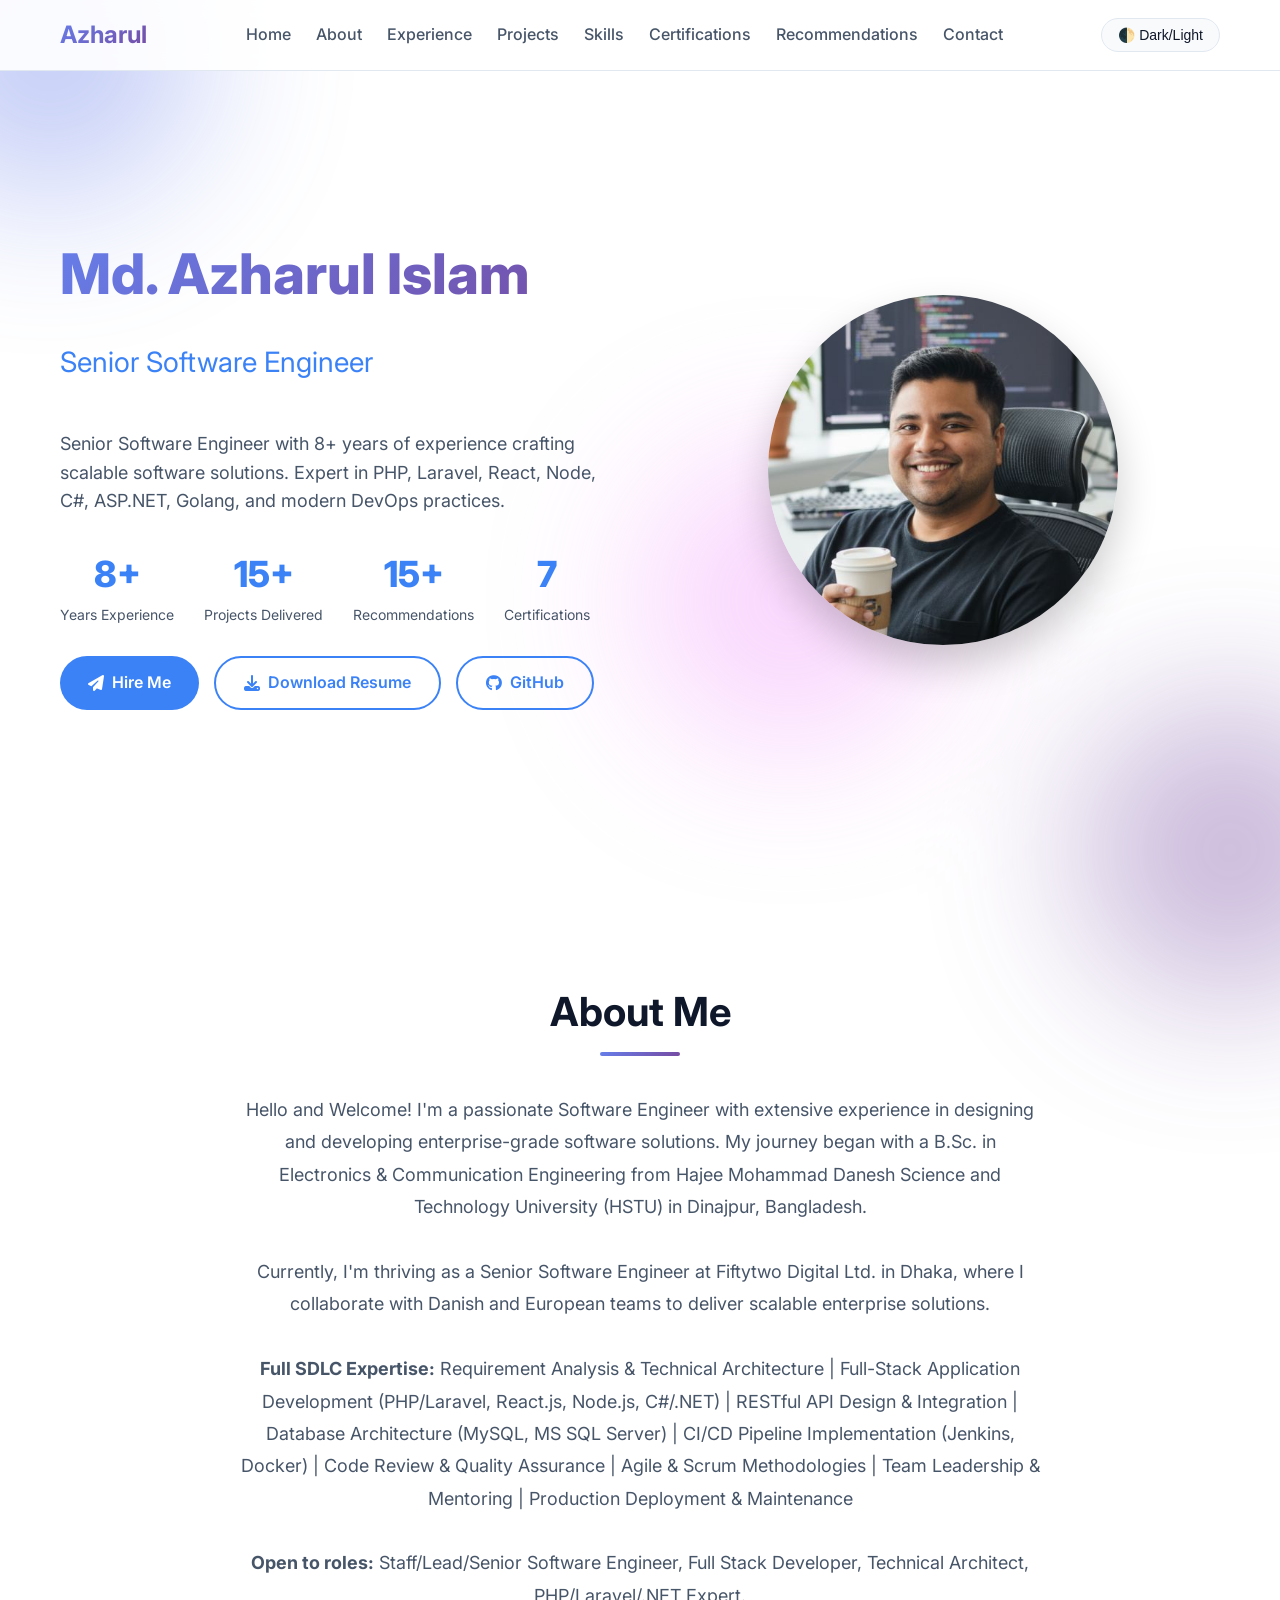
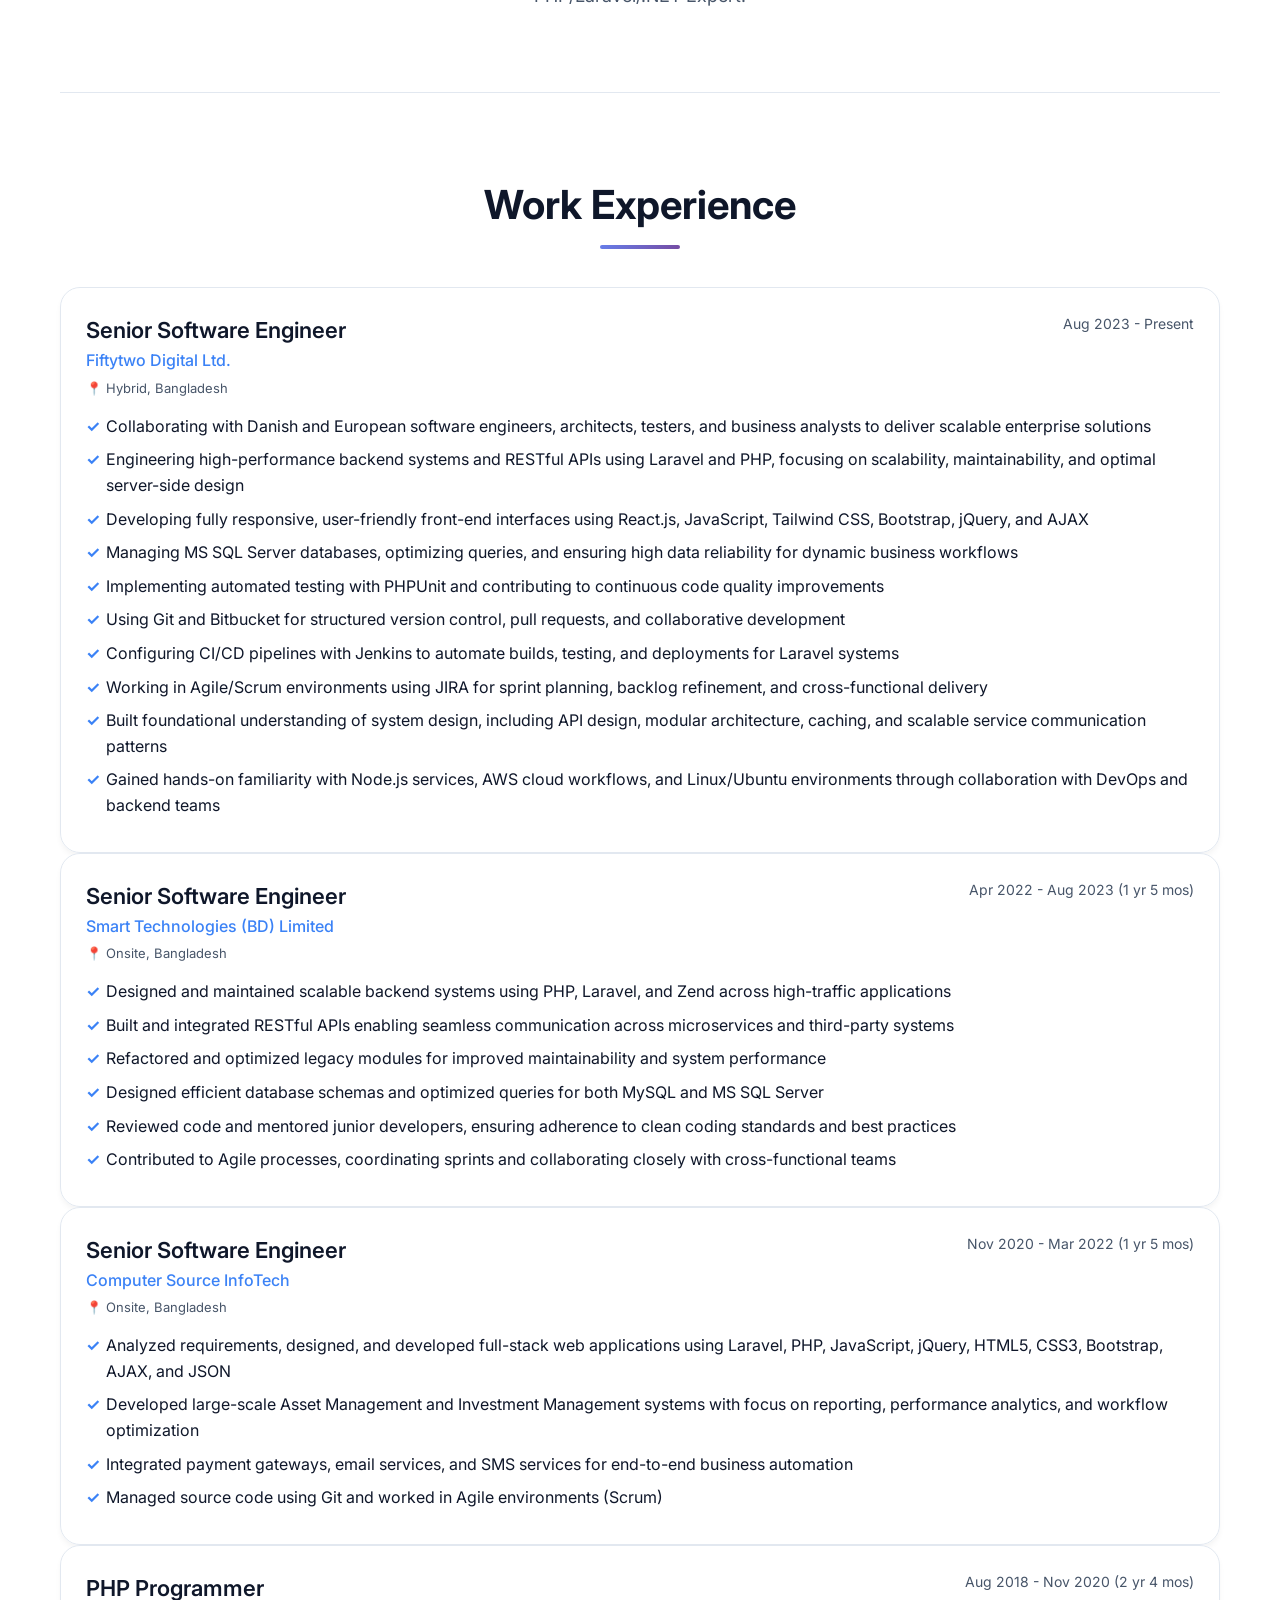
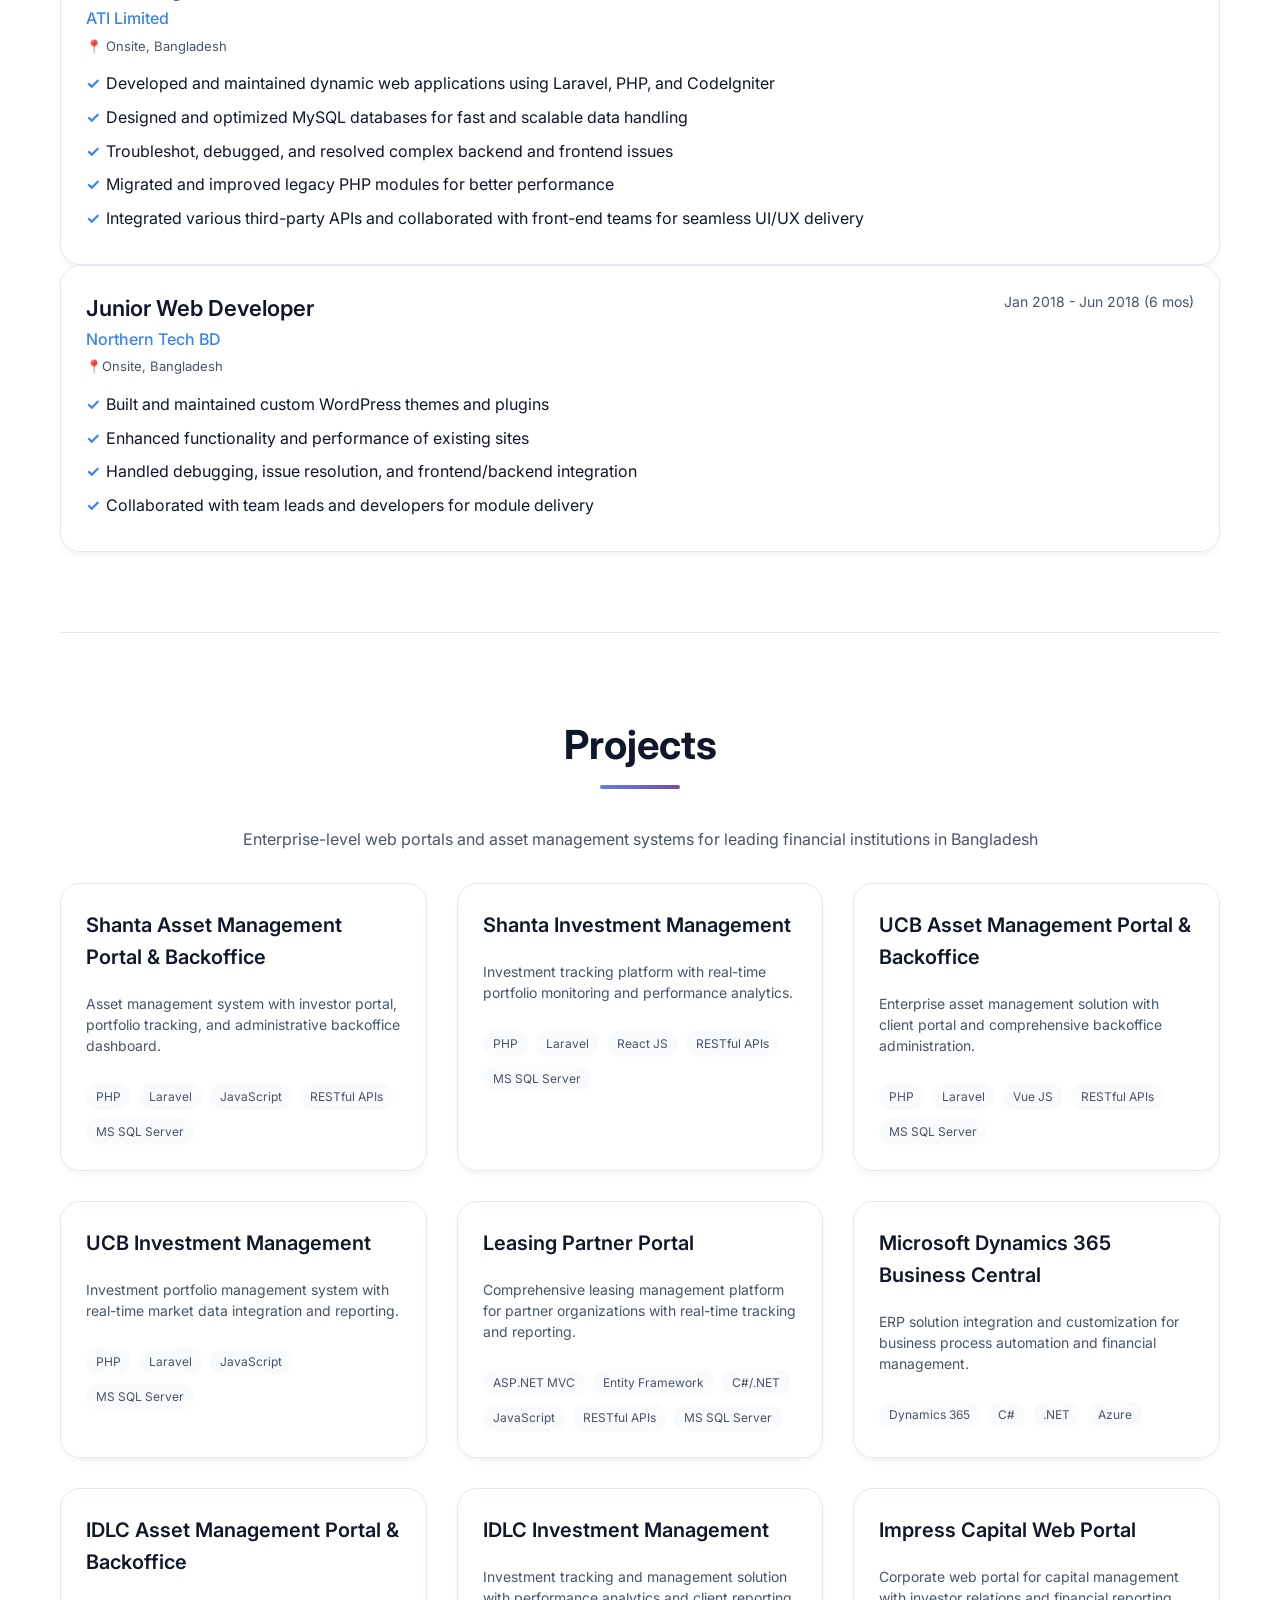
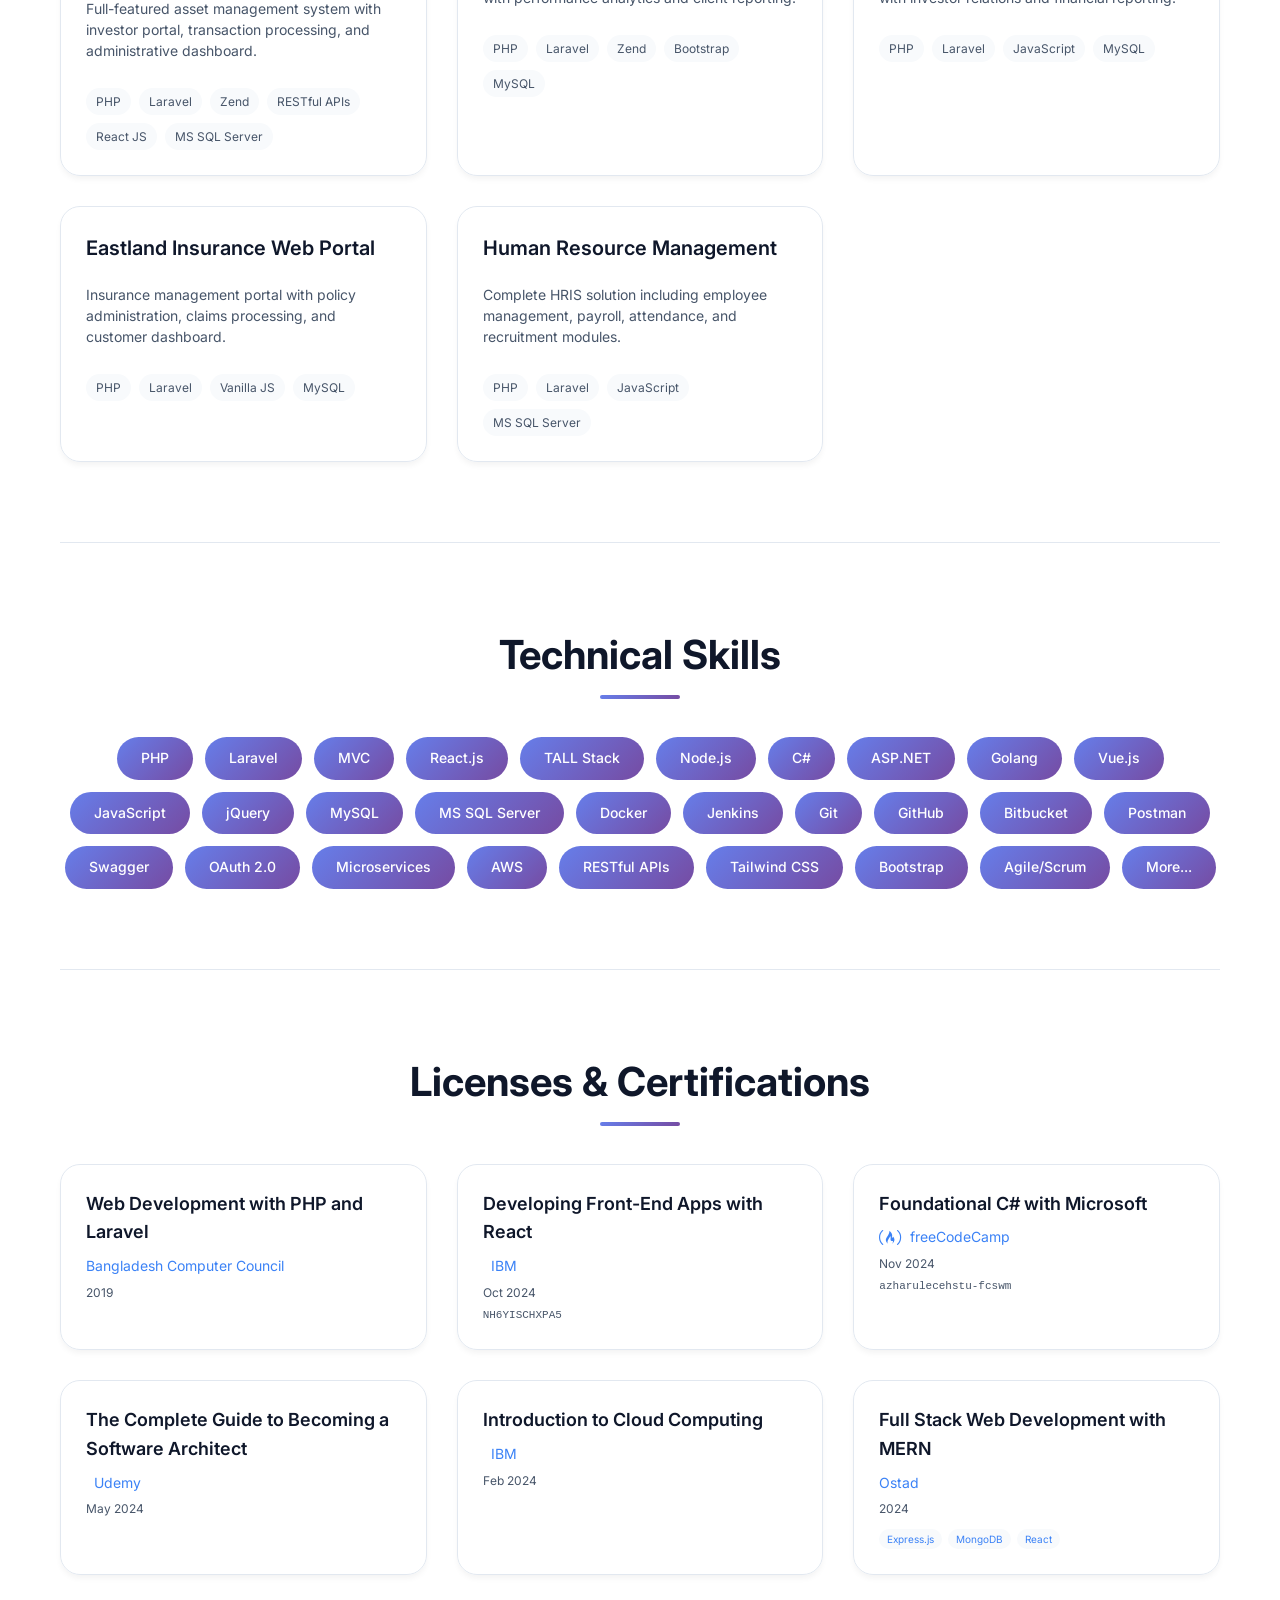
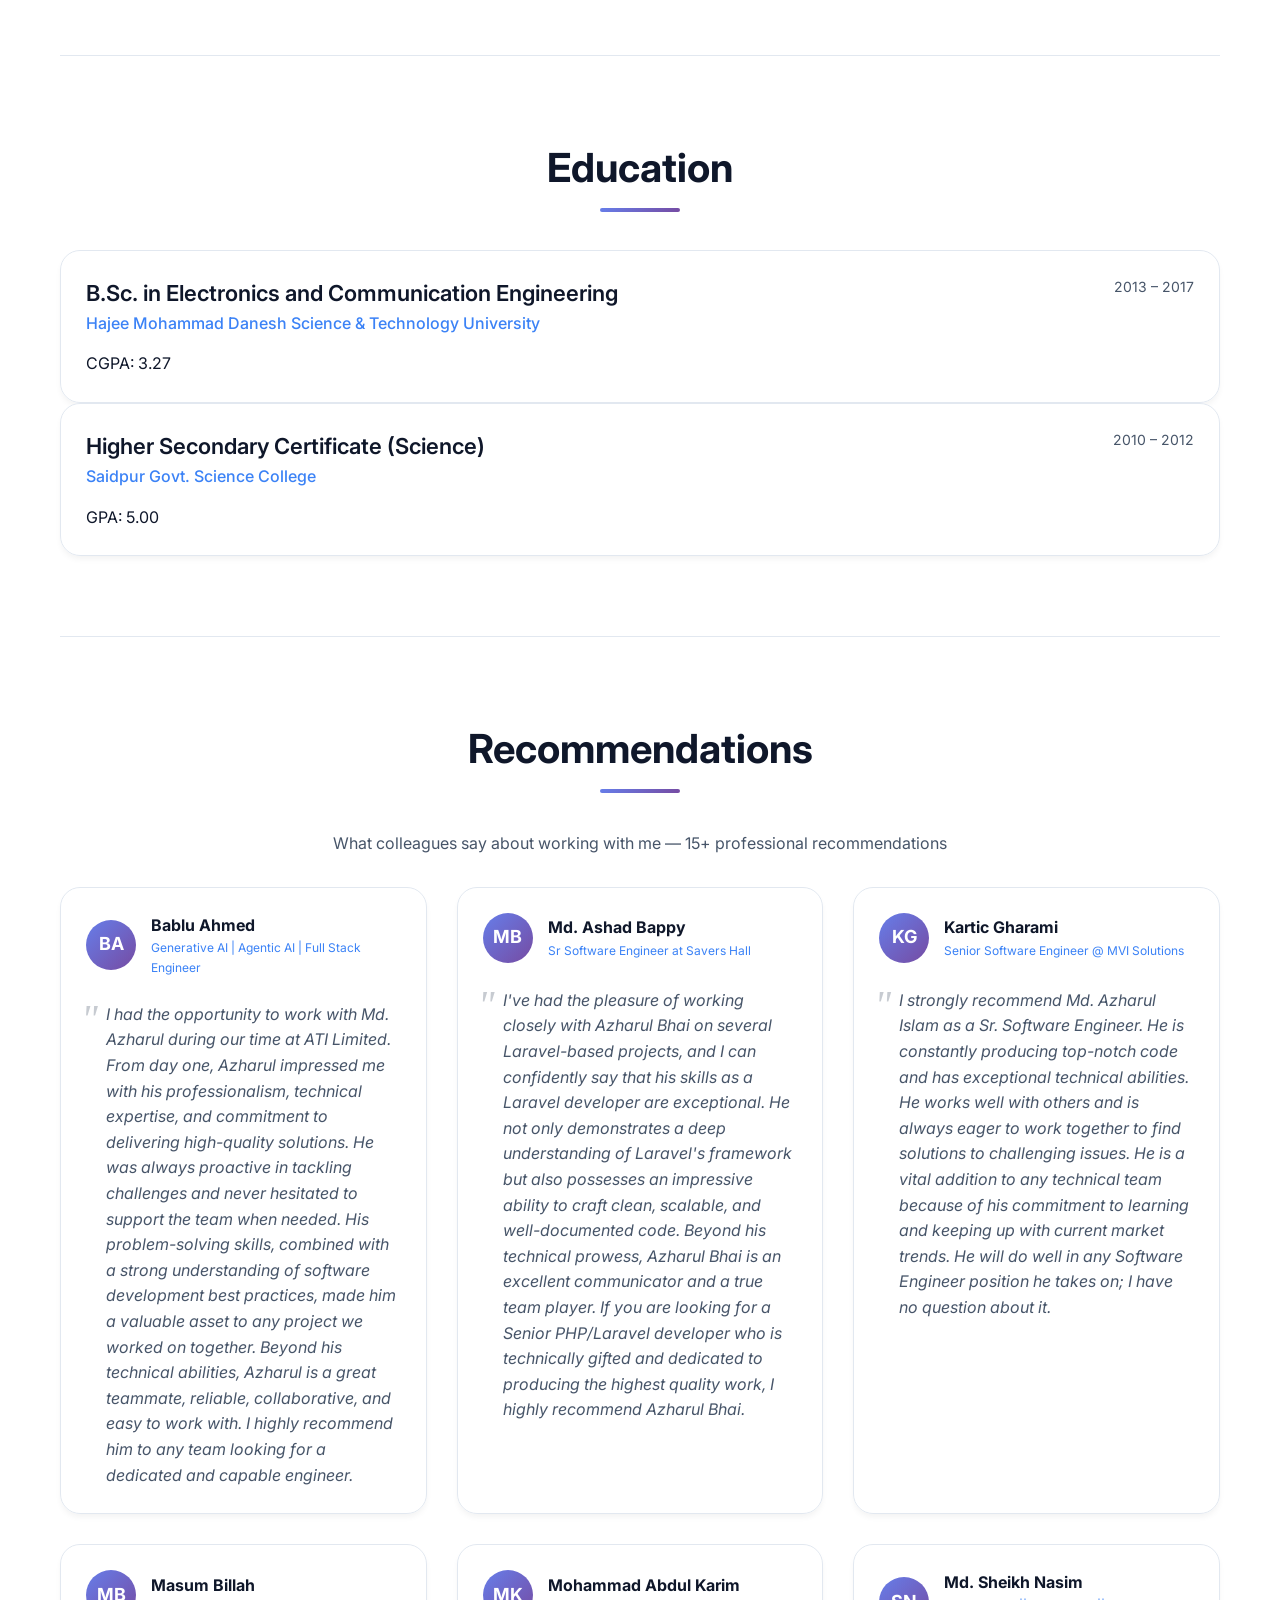
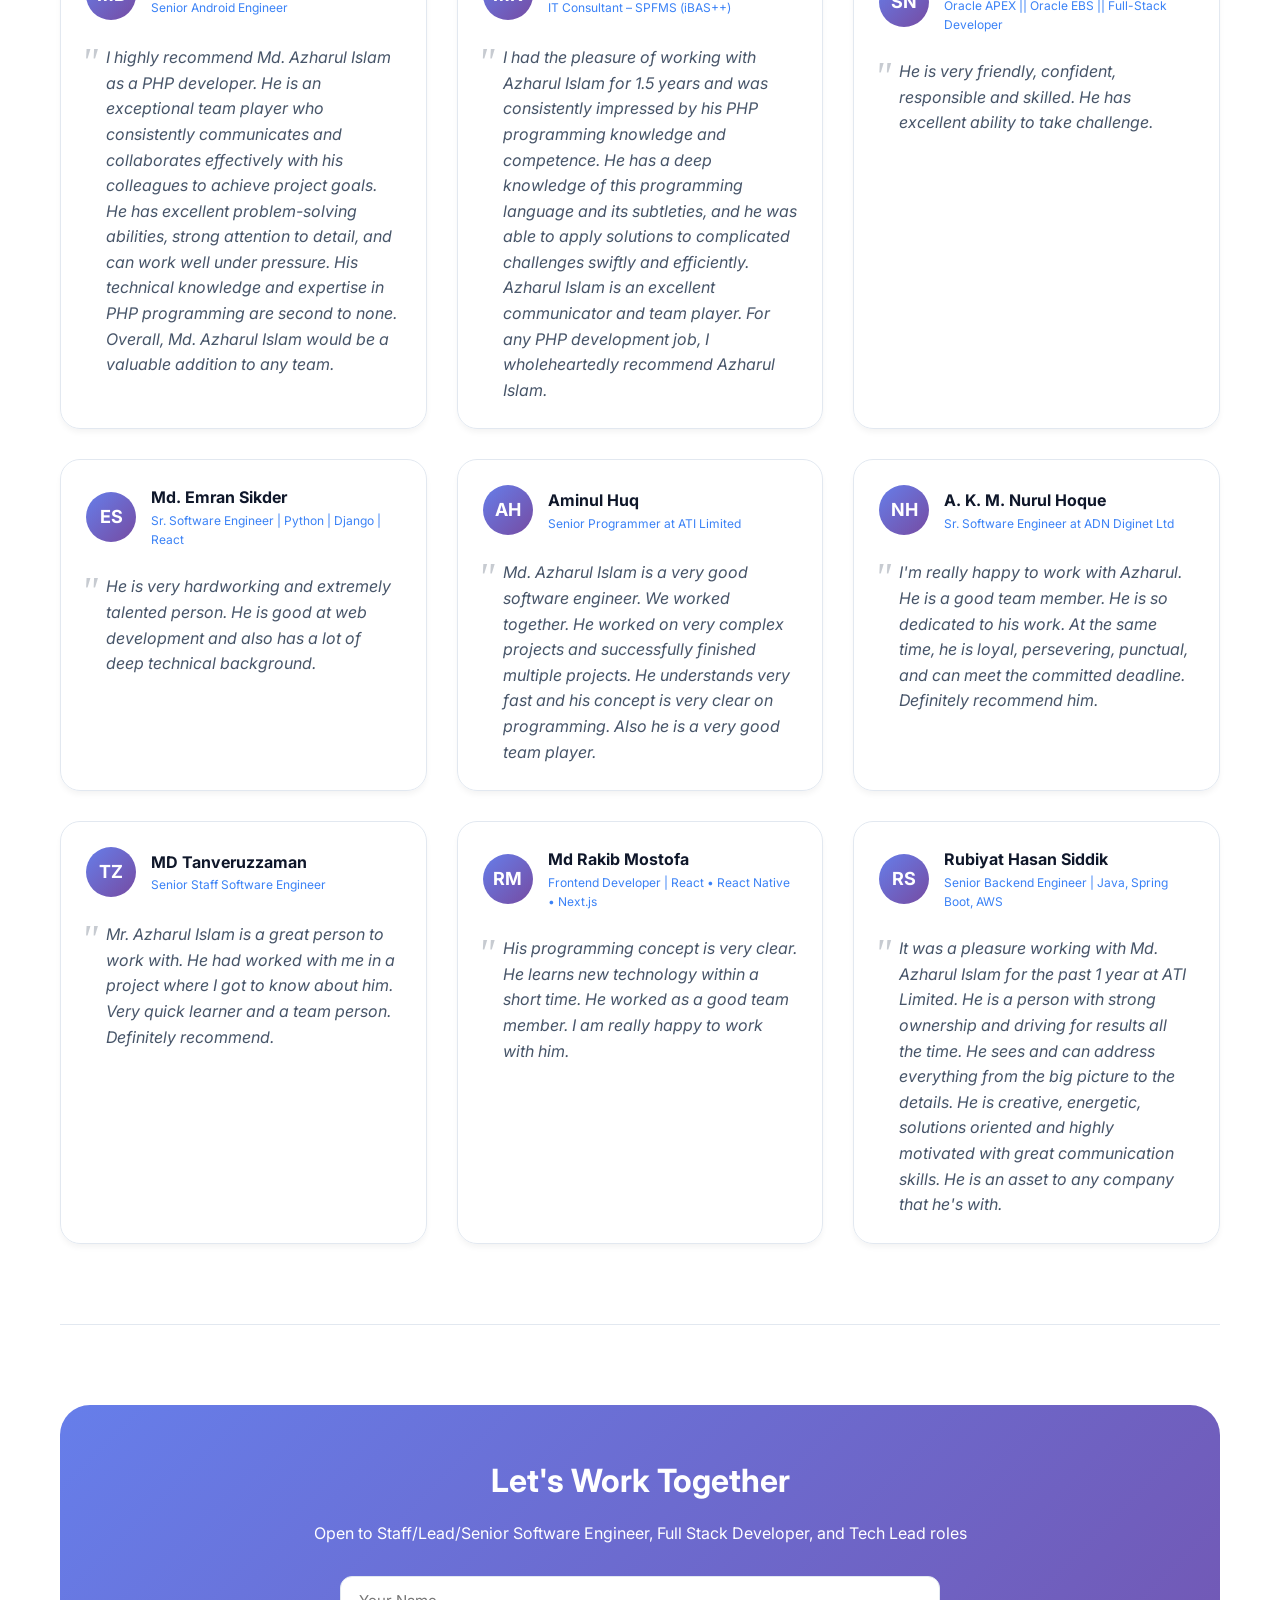
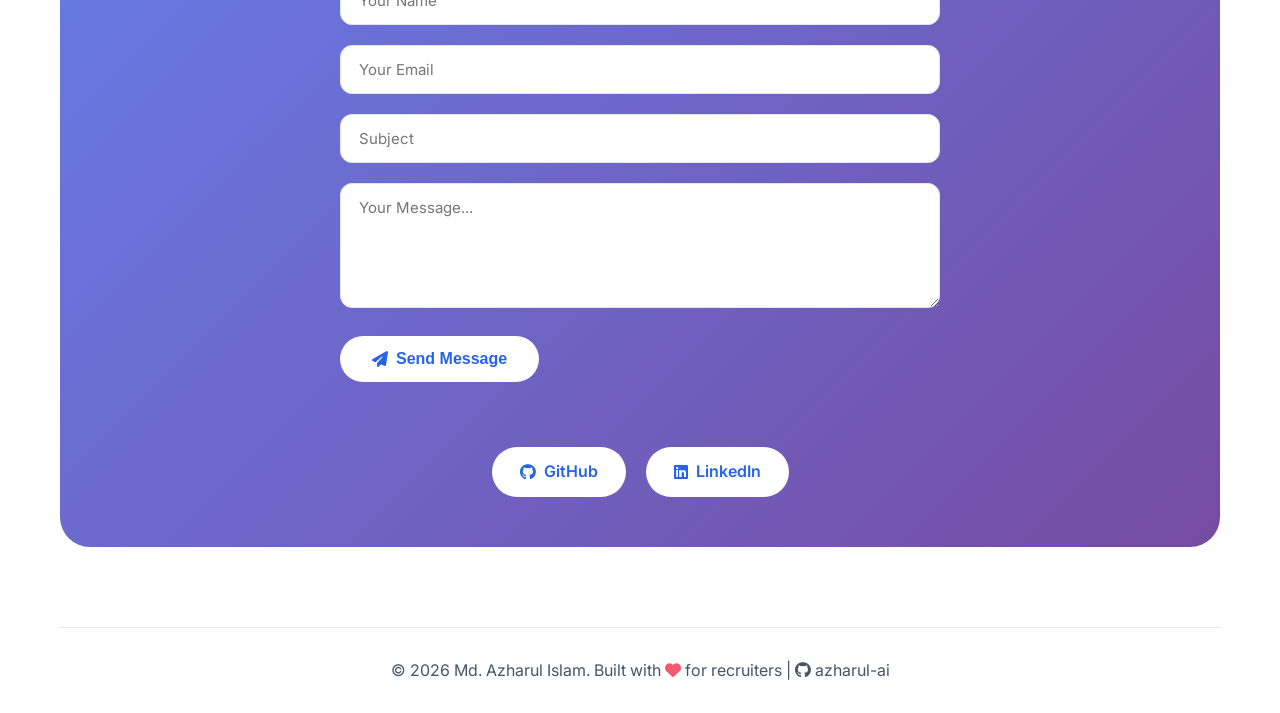
==== index.html @ 5092b9af "contact form added" ====
<!DOCTYPE html>
<html lang="en">
<head>
    <meta charset="UTF-8">
    <meta name="viewport" content="width=device-width, initial-scale=1.0">
    <meta name="description" content="Md. Azharul Islam - Senior Software Engineer Portfolio. 8+ years experience in PHP, Laravel, React, Node.js, C#, ASP.NET, Golang">
    <meta name="author" content="Md. Azharul Islam">
    <meta name="keywords" content="Senior Software Engineer, PHP, Laravel, React, Full Stack Developer, Dhaka, Bangladesh, C#, ASP.NET, Golang">
    <title>Md. Azharul Islam | Senior Software Engineer | 8+ Years Experience</title>

    <!-- Google tag (gtag.js) -->
    <script async src="https://www.googletagmanager.com/gtag/js?id=G-3KF1Z0ENSP"></script>
    <script>
        window.dataLayer = window.dataLayer || [];
        function gtag(){dataLayer.push(arguments);}
        gtag('js', new Date());

        gtag('config', 'G-3KF1Z0ENSP');
    </script>

    <link href="https://fonts.googleapis.com/css2?family=Inter:wght@300;400;500;600;700;800&display=swap" rel="stylesheet">
    <link rel="stylesheet" href="https://cdnjs.cloudflare.com/ajax/libs/font-awesome/6.4.0/css/all.min.css">
    <style>
        * {
            margin: 0;
            padding: 0;
            box-sizing: border-box;
        }

        html {
            scroll-behavior: smooth;
        }

        :root {
            --bg-primary: #ffffff;
            --bg-secondary: #f8fafc;
            --text-primary: #0f172a;
            --text-secondary: #475569;
            --accent: #3b82f6;
            --accent-glow: rgba(59,130,246,0.3);
            --accent-dark: #2563eb;
            --border: #e2e8f0;
            --card-bg: rgba(255,255,255,0.9);
            --shadow-sm: 0 4px 6px -1px rgba(0,0,0,0.05);
            --shadow-md: 0 10px 25px -5px rgba(0,0,0,0.08);
            --shadow-lg: 0 20px 40px -12px rgba(0,0,0,0.1);
            --gradient-1: linear-gradient(135deg, #667eea 0%, #764ba2 100%);
            --gradient-2: linear-gradient(135deg, #f093fb 0%, #f5576c 100%);
            --gradient-3: linear-gradient(135deg, #4facfe 0%, #00f2fe 100%);
        }

        [data-theme="dark"] {
            --bg-primary: #0f172a;
            --bg-secondary: #1e293b;
            --text-primary: #f1f5f9;
            --text-secondary: #94a3b8;
            --accent: #60a5fa;
            --accent-dark: #3b82f6;
            --border: #334155;
            --card-bg: rgba(30,41,59,0.95);
            --shadow-sm: 0 4px 6px -1px rgba(0,0,0,0.2);
            --shadow-md: 0 10px 25px -5px rgba(0,0,0,0.3);
        }

        body {
            font-family: 'Inter', sans-serif;
            background: var(--bg-primary);
            color: var(--text-primary);
            line-height: 1.6;
            transition: all 0.3s ease;
        }

        /* Animated Background */
        .animated-bg {
            position: fixed;
            top: 0;
            left: 0;
            width: 100%;
            height: 100%;
            z-index: -1;
            opacity: 0.4;
        }

        .animated-bg span {
            position: absolute;
            width: 300px;
            height: 300px;
            border-radius: 50%;
            filter: blur(80px);
            animation: float 20s infinite;
        }

        @keyframes float {
            0%, 100% { transform: translate(0, 0) scale(1); }
            33% { transform: translate(30px, -30px) scale(1.1); }
            66% { transform: translate(-20px, 20px) scale(0.9); }
        }

        .animated-bg span:nth-child(1) { background: #667eea; top: -100px; left: -100px; animation-delay: 0s; }
        .animated-bg span:nth-child(2) { background: #764ba2; bottom: -100px; right: -100px; animation-delay: 5s; }
        .animated-bg span:nth-child(3) { background: #f093fb; top: 50%; left: 50%; animation-delay: 10s; }

        /* Navigation */
        .navbar {
            position: fixed;
            top: 0;
            left: 0;
            width: 100%;
            background: var(--card-bg);
            backdrop-filter: blur(10px);
            border-bottom: 1px solid var(--border);
            z-index: 1000;
            padding: 1rem 0;
            transition: all 0.3s;
        }

        .nav-container {
            max-width: 1200px;
            margin: 0 auto;
            padding: 0 20px;
            display: flex;
            justify-content: space-between;
            align-items: center;
            flex-wrap: wrap;
            gap: 15px;
        }

        .logo {
            font-size: 1.5rem;
            font-weight: 700;
            background: var(--gradient-1);
            -webkit-background-clip: text;
            background-clip: text;
            color: transparent;
        }

        .nav-links {
            display: flex;
            gap: 25px;
            flex-wrap: wrap;
        }

        .nav-links a {
            color: var(--text-secondary);
            text-decoration: none;
            font-weight: 500;
            transition: color 0.3s;
        }

        .nav-links a:hover {
            color: var(--accent);
        }

        .theme-toggle {
            background: var(--bg-secondary);
            border: 1px solid var(--border);
            border-radius: 50px;
            padding: 8px 16px;
            cursor: pointer;
            font-size: 14px;
            font-weight: 500;
            color: var(--text-primary);
            transition: all 0.3s;
        }

        .container {
            max-width: 1200px;
            margin: 0 auto;
            padding: 0 20px;
        }

        /* Hero Section */
        .hero {
            min-height: 100vh;
            display: flex;
            align-items: center;
            padding: 100px 0 60px;
        }

        .hero-content {
            display: grid;
            grid-template-columns: 1fr 1fr;
            gap: 50px;
            align-items: center;
        }

        .hero-text h1 {
            font-size: 56px;
            font-weight: 800;
            margin-bottom: 20px;
            background: var(--gradient-1);
            -webkit-background-clip: text;
            background-clip: text;
            color: transparent;
        }

        .typed-text {
            font-size: 28px;
            color: var(--accent);
            margin-bottom: 20px;
            min-height: 70px;
        }

        .hero-description {
            font-size: 18px;
            color: var(--text-secondary);
            margin-bottom: 30px;
        }

        .hero-stats {
            display: flex;
            gap: 30px;
            margin-bottom: 30px;
            flex-wrap: wrap;
        }

        .stat {
            text-align: center;
        }

        .stat-number {
            font-size: 36px;
            font-weight: 800;
            color: var(--accent);
        }

        .stat-label {
            font-size: 14px;
            color: var(--text-secondary);
        }

        .hero-buttons {
            display: flex;
            gap: 15px;
            flex-wrap: wrap;
        }

        .btn-primary {
            background: var(--accent);
            color: white;
            padding: 12px 28px;
            border-radius: 40px;
            text-decoration: none;
            font-weight: 600;
            transition: all 0.3s;
            display: inline-flex;
            align-items: center;
            gap: 8px;
        }

        .btn-primary:hover {
            background: var(--accent-dark);
            transform: translateY(-2px);
            box-shadow: 0 10px 25px var(--accent-glow);
        }

        .btn-outline {
            border: 2px solid var(--accent);
            color: var(--accent);
            padding: 12px 28px;
            border-radius: 40px;
            text-decoration: none;
            font-weight: 600;
            transition: all 0.3s;
            display: inline-flex;
            align-items: center;
            gap: 8px;
            background: transparent;
        }

        .btn-outline:hover {
            background: var(--accent);
            color: white;
            transform: translateY(-2px);
        }

        .hero-image {
            position: relative;
        }

        .profile-circle {
            width: 350px;
            height: 350px;
            border-radius: 50%;
            margin: 0 auto;
            animation: pulse 3s infinite;
            box-shadow: 0 20px 40px rgba(0,0,0,0.2);
            overflow: hidden;
            position: relative;
        }

        .profile-circle img {
            width: 100%;
            height: 500px;
            object-fit: cover;
            object-position: center;
            transition: transform 0.3s ease;
        }

        .profile-circle img:hover {
            transform: scale(1.02);
        }

        @keyframes pulse {
            0%, 100% { transform: scale(1); box-shadow: 0 20px 40px rgba(0,0,0,0.2); }
            50% { transform: scale(1.02); box-shadow: 0 30px 50px var(--accent-glow); }
        }

        /* Section Styles */
        .section {
            padding: 80px 0;
            border-bottom: 1px solid var(--border);
        }

        .section-title {
            font-size: 40px;
            font-weight: 700;
            margin-bottom: 50px;
            text-align: center;
            position: relative;
        }

        .section-title::after {
            content: '';
            position: absolute;
            bottom: -12px;
            left: 50%;
            transform: translateX(-50%);
            width: 80px;
            height: 4px;
            background: var(--gradient-1);
            border-radius: 2px;
        }

        /* Cards */
        .experience-item, .project-card, .cert-card, .testimonial-card {
            background: var(--card-bg);
            backdrop-filter: blur(10px);
            border: 1px solid var(--border);
            border-radius: 20px;
            padding: 25px;
            transition: all 0.3s;
            box-shadow: var(--shadow-sm);
        }

        .experience-item:hover, .project-card:hover, .testimonial-card:hover, .cert-card:hover {
            transform: translateY(-5px);
            box-shadow: var(--shadow-lg);
            border-color: var(--accent);
        }

        .exp-header {
            display: flex;
            justify-content: space-between;
            flex-wrap: wrap;
            margin-bottom: 15px;
        }

        .exp-title {
            font-size: 22px;
            font-weight: 600;
        }

        .exp-company {
            color: var(--accent);
            font-weight: 500;
        }

        .exp-date {
            color: var(--text-secondary);
            font-size: 14px;
        }

        .exp-location {
            color: var(--text-secondary);
            font-size: 13px;
            margin-top: 4px;
        }

        .exp-duties {
            list-style: none;
            margin-top: 15px;
        }

        .exp-duties li {
            margin-bottom: 8px;
            padding-left: 20px;
            position: relative;
        }

        .exp-duties li::before {
            content: '✓';
            position: absolute;
            left: 0;
            color: var(--accent);
            font-weight: bold;
        }

        .projects-grid, .testimonials-grid, .cert-grid {
            display: grid;
            grid-template-columns: repeat(auto-fill, minmax(350px, 1fr));
            gap: 30px;
        }

        .project-title {
            font-size: 20px;
            font-weight: 600;
            margin-bottom: 12px;
        }

        .project-description {
            font-size: 14px;
            color: var(--text-secondary);
            line-height: 1.5;
            margin-top: 8px;
            margin-bottom: 12px;
        }

        .project-card {
            display: flex;
            flex-direction: column;
            transition: all 0.3s ease;
        }

        .project-card:hover .project-title {
            color: var(--accent);
        }

        .project-skills {
            display: flex;
            flex-wrap: wrap;
            gap: 8px;
            margin-top: 15px;
        }

        .skill-tag {
            background: var(--bg-secondary);
            color: var(--text-secondary);
            padding: 4px 10px;
            border-radius: 15px;
            font-size: 12px;
        }

        .skills-cloud {
            display: flex;
            flex-wrap: wrap;
            gap: 12px;
            justify-content: center;
        }

        .skill-badge {
            background: var(--gradient-1);
            color: white;
            padding: 10px 24px;
            border-radius: 40px;
            font-size: 14px;
            font-weight: 500;
            transition: all 0.3s;
            cursor: default;
        }

        .skill-badge:hover {
            transform: scale(1.05);
            box-shadow: 0 5px 15px var(--accent-glow);
        }

        /* Testimonial with Avatar */
        .testimonial-card {
            display: flex;
            flex-direction: column;
        }

        .testimonial-avatar {
            display: flex;
            align-items: center;
            gap: 15px;
            margin-bottom: 15px;
        }

        .avatar-circle {
            width: 50px;
            height: 50px;
            background: var(--gradient-1);
            border-radius: 50%;
            display: flex;
            align-items: center;
            justify-content: center;
            font-weight: bold;
            font-size: 18px;
            color: white;
        }

        .avatar-info {
            flex: 1;
        }

        .testimonial-author {
            font-weight: 700;
            font-size: 16px;
        }

        .testimonial-title {
            font-size: 12px;
            color: var(--accent);
        }

        .testimonial-relationship {
            font-size: 11px;
            color: var(--text-secondary);
            margin-top: 2px;
        }

        .testimonial-text {
            font-style: italic;
            color: var(--text-secondary);
            line-height: 1.6;
            margin-top: 10px;
            position: relative;
            padding-left: 20px;
        }

        .testimonial-text::before {
            content: '"';
            font-size: 40px;
            position: absolute;
            left: -5px;
            top: -15px;
            opacity: 0.3;
            font-family: serif;
        }

        .cert-title {
            font-weight: 600;
            font-size: 18px;
            margin-bottom: 8px;
        }

        .cert-issuer {
            color: var(--accent);
            font-size: 14px;
            display: flex;
            align-items: center;
            gap: 8px;
            margin-bottom: 5px;
        }

        .cert-issuer i {
            font-size: 20px;
        }

        .cert-date {
            color: var(--text-secondary);
            font-size: 12px;
            margin-top: 5px;
        }

        .cert-id {
            color: var(--text-secondary);
            font-size: 11px;
            margin-top: 5px;
            font-family: monospace;
        }

        .cert-skills {
            display: flex;
            flex-wrap: wrap;
            gap: 6px;
            margin-top: 10px;
        }

        .cert-skill-tag {
            background: var(--bg-secondary);
            color: var(--accent);
            padding: 2px 8px;
            border-radius: 12px;
            font-size: 10px;
        }

        /* About Text */
        .about-text {
            max-width: 800px;
            margin: 0 auto;
            text-align: center;
            color: var(--text-secondary);
            font-size: 18px;
            line-height: 1.8;
        }

        /* Contact Section */
        .contact-section {
            text-align: center;
            background: var(--gradient-1);
            border-radius: 30px;
            padding: 50px;
            color: white;
        }

        .contact-section h2 {
            font-size: 32px;
            margin-bottom: 15px;
        }

        .contact-buttons {
            display: flex;
            justify-content: center;
            gap: 20px;
            flex-wrap: wrap;
            margin-top: 30px;
        }

        .contact-btn {
            background: white;
            color: var(--accent-dark);
            padding: 12px 28px;
            border-radius: 40px;
            text-decoration: none;
            font-weight: 600;
            transition: all 0.3s;
            display: inline-flex;
            align-items: center;
            gap: 8px;
        }

        .contact-btn:hover {
            transform: translateY(-3px);
            box-shadow: 0 10px 25px rgba(0,0,0,0.2);
        }

        /* Contact Form Styles */
        .contact-form {
            max-width: 600px;
            margin: 30px auto 0;
            text-align: left;
        }

        .form-group {
            margin-bottom: 20px;
        }

        .form-group input,
        .form-group textarea {
            width: 100%;
            padding: 14px 18px;
            background: var(--bg-primary);
            border: 1px solid var(--border);
            border-radius: 12px;
            color: var(--text-primary);
            font-family: inherit;
            font-size: 15px;
            transition: all 0.3s ease;
        }

        .form-group input:focus,
        .form-group textarea:focus {
            outline: none;
            border-color: var(--accent);
            box-shadow: 0 0 0 3px var(--accent-glow);
        }

        .submit-btn {
            background: white;
            color: var(--accent-dark);
            padding: 14px 32px;
            border-radius: 40px;
            border: none;
            font-weight: 600;
            font-size: 16px;
            cursor: pointer;
            transition: all 0.3s;
            display: inline-flex;
            align-items: center;
            gap: 8px;
        }

        .submit-btn:hover {
            transform: translateY(-2px);
            box-shadow: 0 5px 15px rgba(0,0,0,0.2);
        }

        .submit-btn:disabled {
            opacity: 0.6;
            cursor: not-allowed;
            transform: none;
        }

        .form-status {
            margin-top: 15px;
            padding: 10px;
            border-radius: 8px;
            font-size: 14px;
            text-align: center;
        }

        .form-status.success {
            background: rgba(34, 197, 94, 0.1);
            color: #22c55e;
            border: 1px solid #22c55e;
        }

        .form-status.error {
            background: rgba(239, 68, 68, 0.1);
            color: #ef4444;
            border: 1px solid #ef4444;
        }

        /* Footer */
        .footer {
            text-align: center;
            padding: 30px 0;
            color: var(--text-secondary);
        }

        /* Responsive */
        @media (max-width: 768px) {
            .hero-content {
                grid-template-columns: 1fr;
                text-align: center;
            }
            .hero-text h1 {
                font-size: 36px;
            }
            .typed-text {
                font-size: 22px;
            }
            .hero-stats {
                justify-content: center;
            }
            .hero-buttons {
                justify-content: center;
            }
            .profile-circle {
                width: 250px;
                height: 250px;
                font-size: 70px;
            }
            .section-title {
                font-size: 32px;
            }
            .nav-links {
                display: none;
            }
        }

        @media print {
            .navbar, .theme-toggle, .hero-buttons, .contact-buttons, .animated-bg {
                display: none;
            }
        }
    </style>
</head>
<body>
    <div class="animated-bg">
        <span></span>
        <span></span>
        <span></span>
    </div>

    <!-- Navigation -->
    <nav class="navbar">
        <div class="nav-container">
            <div class="logo">Azharul</div>
            <div class="nav-links">
                <a href="#home">Home</a>
                <a href="#about">About</a>
                <a href="#experience">Experience</a>
                <a href="#projects">Projects</a>
                <a href="#skills">Skills</a>
                <a href="#certifications">Certifications</a>
                <a href="#recommendations">Recommendations</a>
                <a href="#contact">Contact</a>
            </div>
            <button class="theme-toggle" onclick="toggleTheme()">🌓 Dark/Light</button>
        </div>
    </nav>

    <div class="container">
        <!-- Hero Section -->
        <section id="home" class="hero">
            <div class="hero-content">
                <div class="hero-text">
                    <h1>Md. Azharul Islam</h1>
                    <div class="typed-text" id="typed-text"></div>
                    <p class="hero-description">Senior Software Engineer with 8+ years of experience crafting scalable software solutions. Expert in PHP, Laravel, React, Node, C#, ASP.NET, Golang, and modern DevOps practices.</p>
                    <div class="hero-stats">
                        <div class="stat">
                            <div class="stat-number">8+</div>
                            <div class="stat-label">Years Experience</div>
                        </div>
                        <div class="stat">
                            <div class="stat-number">15+</div>
                            <div class="stat-label">Projects Delivered</div>
                        </div>
                        <div class="stat">
                            <div class="stat-number">15+</div>
                            <div class="stat-label">Recommendations</div>
                        </div>
                        <div class="stat">
                            <div class="stat-number">7</div>
                            <div class="stat-label">Certifications</div>
                        </div>
                    </div>
                    <div class="hero-buttons">
                        <a href="#contact" class="btn-primary"><i class="fas fa-paper-plane"></i> Hire Me</a>
                        <a href="#" class="btn-outline" id="resume-btn"><i class="fas fa-download"></i> Download Resume</a>
                        <a href="https://github.com/azharul-ai" target="_blank" class="btn-outline"><i class="fab fa-github"></i> GitHub</a>
                    </div>
                </div>
                <div class="hero-image">
                    <div class="profile-circle">
                        <img src="images/profile.jpg" onerror="this.onerror=null; this.parentElement.innerHTML='AI'; this.parentElement.style.background='var(--gradient-1)'; this.parentElement.style.display='flex'; this.parentElement.style.alignItems='center'; this.parentElement.style.justifyContent='center'; this.parentElement.style.fontSize='100px'; this.parentElement.style.fontWeight='bold';" alt="Md. Azharul Islam - Senior Software Engineer">
                    </div>
                </div>
            </div>
        </section>

        <!-- About Section -->
        <!-- About Section -->
        <section id="about" class="section">
            <h2 class="section-title">About Me</h2>
            <div class="about-text">
                <p>Hello and Welcome! I'm a passionate Software Engineer with extensive experience in designing and developing enterprise-grade software solutions. My journey began with a B.Sc. in Electronics & Communication Engineering from Hajee Mohammad Danesh Science and Technology University (HSTU) in Dinajpur, Bangladesh.</p>
                <br>
                <p>Currently, I'm thriving as a Senior Software Engineer at Fiftytwo Digital Ltd. in Dhaka, where I collaborate with Danish and European teams to deliver scalable enterprise solutions.</p>
                <br>
                <p><strong>Full SDLC Expertise:</strong> Requirement Analysis & Technical Architecture | Full-Stack Application Development (PHP/Laravel, React.js, Node.js, C#/.NET) | RESTful API Design & Integration | Database Architecture (MySQL, MS SQL Server) | CI/CD Pipeline Implementation (Jenkins, Docker) | Code Review & Quality Assurance | Agile & Scrum Methodologies | Team Leadership & Mentoring | Production Deployment & Maintenance</p>
                <br>
                <p><strong>Open to roles:</strong> Staff/Lead/Senior Software Engineer, Full Stack Developer, Technical Architect, PHP/Laravel/.NET Expert.</p>
            </div>
        </section>

        <!-- Experience Section - UPDATED WITH DETAILED DESCRIPTIONS -->
        <section id="experience" class="section">
            <h2 class="section-title">Work Experience</h2>
            
            <div class="experience-item">
                <div class="exp-header">
                    <div>
                        <div class="exp-title">Senior Software Engineer</div>
                        <div class="exp-company">Fiftytwo Digital Ltd.</div>
                        <div class="exp-location">📍 Hybrid, Bangladesh</div>
                    </div>
                    <div class="exp-date">Aug 2023 - Present</div>
                </div>
                <ul class="exp-duties">
                    <li>Collaborating with Danish and European software engineers, architects, testers, and business analysts to deliver scalable enterprise solutions</li>
                    <li>Engineering high-performance backend systems and RESTful APIs using Laravel and PHP, focusing on scalability, maintainability, and optimal server-side design</li>
                    <li>Developing fully responsive, user-friendly front-end interfaces using React.js, JavaScript, Tailwind CSS, Bootstrap, jQuery, and AJAX</li>
                    <li>Managing MS SQL Server databases, optimizing queries, and ensuring high data reliability for dynamic business workflows</li>
                    <li>Implementing automated testing with PHPUnit and contributing to continuous code quality improvements</li>
                    <li>Using Git and Bitbucket for structured version control, pull requests, and collaborative development</li>
                    <li>Configuring CI/CD pipelines with Jenkins to automate builds, testing, and deployments for Laravel systems</li>
                    <li>Working in Agile/Scrum environments using JIRA for sprint planning, backlog refinement, and cross-functional delivery</li>
                    <li>Built foundational understanding of system design, including API design, modular architecture, caching, and scalable service communication patterns</li>
                    <li>Gained hands-on familiarity with Node.js services, AWS cloud workflows, and Linux/Ubuntu environments through collaboration with DevOps and backend teams</li>
                </ul>
            </div>

            <div class="experience-item">
                <div class="exp-header">
                    <div>
                        <div class="exp-title">Senior Software Engineer</div>
                        <div class="exp-company">Smart Technologies (BD) Limited</div>
                        <div class="exp-location">📍 Onsite, Bangladesh</div>
                    </div>
                    <div class="exp-date">Apr 2022 - Aug 2023 (1 yr 5 mos)</div>
                </div>
                <ul class="exp-duties">
                    <li>Designed and maintained scalable backend systems using PHP, Laravel, and Zend across high-traffic applications</li>
                    <li>Built and integrated RESTful APIs enabling seamless communication across microservices and third-party systems</li>
                    <li>Refactored and optimized legacy modules for improved maintainability and system performance</li>
                    <li>Designed efficient database schemas and optimized queries for both MySQL and MS SQL Server</li>
                    <li>Reviewed code and mentored junior developers, ensuring adherence to clean coding standards and best practices</li>
                    <li>Contributed to Agile processes, coordinating sprints and collaborating closely with cross-functional teams</li>
                </ul>
            </div>

            <div class="experience-item">
                <div class="exp-header">
                    <div>
                        <div class="exp-title">Senior Software Engineer</div>
                        <div class="exp-company">Computer Source InfoTech</div>
                        <div class="exp-location">📍 Onsite, Bangladesh</div>
                    </div>
                    <div class="exp-date">Nov 2020 - Mar 2022 (1 yr 5 mos)</div>
                </div>
                <ul class="exp-duties">
                    <li>Analyzed requirements, designed, and developed full-stack web applications using Laravel, PHP, JavaScript, jQuery, HTML5, CSS3, Bootstrap, AJAX, and JSON</li>
                    <li>Developed large-scale Asset Management and Investment Management systems with focus on reporting, performance analytics, and workflow optimization</li>
                    <li>Integrated payment gateways, email services, and SMS services for end-to-end business automation</li>
                    <li>Managed source code using Git and worked in Agile environments (Scrum)</li>
                </ul>
            </div>

            <div class="experience-item">
                <div class="exp-header">
                    <div>
                        <div class="exp-title">PHP Programmer</div>
                        <div class="exp-company">ATI Limited</div>
                        <div class="exp-location">📍 Onsite, Bangladesh</div>
                    </div>
                    <div class="exp-date">Aug 2018 - Nov 2020 (2 yr 4 mos)</div>
                </div>
                <ul class="exp-duties">
                    <li>Developed and maintained dynamic web applications using Laravel, PHP, and CodeIgniter</li>
                    <li>Designed and optimized MySQL databases for fast and scalable data handling</li>
                    <li>Troubleshot, debugged, and resolved complex backend and frontend issues</li>
                    <li>Migrated and improved legacy PHP modules for better performance</li>
                    <li>Integrated various third-party APIs and collaborated with front-end teams for seamless UI/UX delivery</li>
                </ul>
            </div>

            <div class="experience-item">
                <div class="exp-header">
                    <div>
                        <div class="exp-title">Junior Web Developer</div>
                        <div class="exp-company">Northern Tech BD</div>
                        <div class="exp-location">📍Onsite, Bangladesh</div>
                    </div>
                    <div class="exp-date">Jan 2018 - Jun 2018 (6 mos)</div>
                </div>
                <ul class="exp-duties">
                    <li>Built and maintained custom WordPress themes and plugins</li>
                    <li>Enhanced functionality and performance of existing sites</li>
                    <li>Handled debugging, issue resolution, and frontend/backend integration</li>
                    <li>Collaborated with team leads and developers for module delivery</li>
                </ul>
            </div>
        </section>

        <!-- Projects Section -->
        <!-- Projects Section - UPDATED WITH ENTERPRISE PROJECTS -->
        <section id="projects" class="section">
            <h2 class="section-title">Projects</h2>
            <p style="text-align: center; margin-bottom: 30px; max-width: 800px; margin-left: auto; margin-right: auto; color: var(--text-secondary);">
                Enterprise-level web portals and asset management systems for leading financial institutions in Bangladesh
            </p>
            <div class="projects-grid">               

                <!-- Shanta Asset Management Portal and Backoffice -->
                <div class="project-card">
                    <div class="project-title">Shanta Asset Management Portal & Backoffice</div>
                    <div class="project-description">Asset management system with investor portal, portfolio tracking, and administrative backoffice dashboard.</div>
                    <div class="project-skills">
                        <span class="skill-tag">PHP</span>
                        <span class="skill-tag">Laravel</span>
                        <span class="skill-tag">JavaScript</span>
                        <span class="skill-tag">RESTful APIs</span>
                        <span class="skill-tag">MS SQL Server</span>
                    </div>
                </div>

                <!-- Shanta Investment Management -->
                <div class="project-card">
                    <div class="project-title">Shanta Investment Management</div>
                    <div class="project-description">Investment tracking platform with real-time portfolio monitoring and performance analytics.</div>
                    <div class="project-skills">
                        <span class="skill-tag">PHP</span>
                        <span class="skill-tag">Laravel</span>
                        <span class="skill-tag">React JS</span>
                        <span class="skill-tag">RESTful APIs</span>
                        <span class="skill-tag">MS SQL Server</span>
                    </div>
                </div>

                <!-- UCB Asset Management Portal and Backoffice -->
                <div class="project-card">
                    <div class="project-title">UCB Asset Management Portal & Backoffice</div>
                    <div class="project-description">Enterprise asset management solution with client portal and comprehensive backoffice administration.</div>
                    <div class="project-skills">
                        <span class="skill-tag">PHP</span>
                        <span class="skill-tag">Laravel</span>
                        <span class="skill-tag">Vue JS</span>
                        <span class="skill-tag">RESTful APIs</span>
                        <span class="skill-tag">MS SQL Server</span>
                    </div>
                </div>

                <!-- UCB Investment Management -->
                <div class="project-card">
                    <div class="project-title">UCB Investment Management</div>
                    <div class="project-description">Investment portfolio management system with real-time market data integration and reporting.</div>
                    <div class="project-skills">
                        <span class="skill-tag">PHP</span>
                        <span class="skill-tag">Laravel</span>
                        <span class="skill-tag">JavaScript</span>
                        <span class="skill-tag">MS SQL Server</span>
                    </div>
                </div>

                <!-- Leasing Partner Portal -->
                <div class="project-card">
                    <div class="project-title">Leasing Partner Portal</div>
                    <div class="project-description">Comprehensive leasing management platform for partner organizations with real-time tracking and reporting.</div>
                    <div class="project-skills">
                        <span class="skill-tag">ASP.NET MVC</span>
                        <span class="skill-tag">Entity Framework</span>
                        <span class="skill-tag">C#/.NET</span>
                        <span class="skill-tag">JavaScript</span>
                        <span class="skill-tag">RESTful APIs</span>
                        <span class="skill-tag">MS SQL Server</span>
                    </div>
                </div>

                <!-- Microsoft Dynamics 365 Business Central -->
                <div class="project-card">
                    <div class="project-title">Microsoft Dynamics 365 Business Central</div>
                    <div class="project-description">ERP solution integration and customization for business process automation and financial management.</div>
                    <div class="project-skills">
                        <span class="skill-tag">Dynamics 365</span>
                        <span class="skill-tag">C#</span>
                        <span class="skill-tag">.NET</span>
                        <span class="skill-tag">Azure</span>
                    </div>
                </div>

                <!-- IDLC Asset Management Portal and Backoffice -->
                <div class="project-card">
                    <div class="project-title">IDLC Asset Management Portal & Backoffice</div>
                    <div class="project-description">Full-featured asset management system with investor portal, transaction processing, and administrative dashboard.</div>
                    <div class="project-skills">
                        <span class="skill-tag">PHP</span>
                        <span class="skill-tag">Laravel</span>
                        <span class="skill-tag">Zend</span>
                        <span class="skill-tag">RESTful APIs</span>
                        <span class="skill-tag">React JS</span>
                        <span class="skill-tag">MS SQL Server</span>
                    </div>
                </div>

                <!-- IDLC Investment Management -->
                <div class="project-card">
                    <div class="project-title">IDLC Investment Management</div>
                    <div class="project-description">Investment tracking and management solution with performance analytics and client reporting.</div>
                    <div class="project-skills">
                        <span class="skill-tag">PHP</span>
                        <span class="skill-tag">Laravel</span>
                        <span class="skill-tag">Zend</span>
                        <span class="skill-tag">Bootstrap</span>
                        <span class="skill-tag">MySQL</span>
                    </div>
                </div>

                <!-- Impress Capital Web Portal -->
                <div class="project-card">
                    <div class="project-title">Impress Capital Web Portal</div>
                    <div class="project-description">Corporate web portal for capital management with investor relations and financial reporting.</div>
                    <div class="project-skills">
                        <span class="skill-tag">PHP</span>
                        <span class="skill-tag">Laravel</span>
                        <span class="skill-tag">JavaScript</span>
                        <span class="skill-tag">MySQL</span>
                    </div>
                </div>

                <!-- Eastland Insurance Web Portal -->
                <div class="project-card">
                    <div class="project-title">Eastland Insurance Web Portal</div>
                    <div class="project-description">Insurance management portal with policy administration, claims processing, and customer dashboard.</div>
                    <div class="project-skills">
                        <span class="skill-tag">PHP</span>
                        <span class="skill-tag">Laravel</span>
                        <span class="skill-tag">Vanilla JS</span>
                        <span class="skill-tag">MySQL</span>
                    </div>
                </div>

                <!-- Human Resource Management -->
                <div class="project-card">
                    <div class="project-title">Human Resource Management</div>
                    <div class="project-description">Complete HRIS solution including employee management, payroll, attendance, and recruitment modules.</div>
                    <div class="project-skills">
                        <span class="skill-tag">PHP</span>
                        <span class="skill-tag">Laravel</span>
                        <span class="skill-tag">JavaScript</span>
                        <span class="skill-tag">MS SQL Server</span>
                    </div>
                </div>
            </div>
        </section>

        <!-- Skills Section -->
        <section id="skills" class="section">
            <h2 class="section-title">Technical Skills</h2>
            <div class="skills-cloud">
                <span class="skill-badge">PHP</span><span class="skill-badge">Laravel</span><span class="skill-badge">MVC</span>
                <span class="skill-badge">React.js</span><span class="skill-badge">TALL Stack</span>
                <span class="skill-badge">Node.js</span><span class="skill-badge">C#</span><span class="skill-badge">ASP.NET</span>
                <span class="skill-badge">Golang</span><span class="skill-badge">Vue.js</span><span class="skill-badge">JavaScript</span>
                <span class="skill-badge">jQuery</span><span class="skill-badge">MySQL</span><span class="skill-badge">MS SQL Server</span>
                <span class="skill-badge">Docker</span><span class="skill-badge">Jenkins</span><span class="skill-badge">Git</span>
                <span class="skill-badge">GitHub</span><span class="skill-badge">Bitbucket</span><span class="skill-badge">Postman</span>
                <span class="skill-badge">Swagger</span><span class="skill-badge">OAuth 2.0</span><span class="skill-badge">Microservices</span>
                <span class="skill-badge">AWS</span><span class="skill-badge">RESTful APIs</span><span class="skill-badge">Tailwind CSS</span>
                <span class="skill-badge">Bootstrap</span><span class="skill-badge">Agile/Scrum</span><span class="skill-badge">More...</span>
            </div>
        </section>

        <!-- Certifications Section -->
        <section id="certifications" class="section">
            <h2 class="section-title">Licenses & Certifications</h2>
            <div class="cert-grid">
                <div class="cert-card"><div class="cert-title">Web Development with PHP and Laravel</div><div class="cert-issuer">Bangladesh Computer Council</div><div class="cert-date">2019</div></div>
                <div class="cert-card"><div class="cert-title">Developing Front-End Apps with React</div><div class="cert-issuer"><i class="fab fa-ibm"></i> IBM</div><div class="cert-date">Oct 2024</div><div class="cert-id">NH6YISCHXPA5</div></div>
                <div class="cert-card"><div class="cert-title">Foundational C# with Microsoft</div><div class="cert-issuer"><i class="fab fa-free-code-camp"></i> freeCodeCamp</div><div class="cert-date">Nov 2024</div><div class="cert-id">azharulecehstu-fcswm</div></div>
                <div class="cert-card"><div class="cert-title">The Complete Guide to Becoming a Software Architect</div><div class="cert-issuer"><i class="fab fa-udemy"></i> Udemy</div><div class="cert-date">May 2024</div></div>
                <div class="cert-card"><div class="cert-title">Introduction to Cloud Computing</div><div class="cert-issuer"><i class="fab fa-ibm"></i> IBM</div><div class="cert-date">Feb 2024</div></div>
                <div class="cert-card"><div class="cert-title">Full Stack Web Development with MERN</div><div class="cert-issuer">Ostad</div><div class="cert-date">2024</div><div class="cert-skills"><span class="cert-skill-tag">Express.js</span><span class="cert-skill-tag">MongoDB</span><span class="cert-skill-tag">React</span></div></div>
            </div>
        </section>

        <!-- Education Section -->
        <section class="section">
            <h2 class="section-title">Education</h2>
            <div class="experience-item">
                <div class="exp-header"><div><div class="exp-title">B.Sc. in Electronics and Communication Engineering</div><div class="exp-company">Hajee Mohammad Danesh Science & Technology University</div></div><div class="exp-date">2013 – 2017</div></div>
                <div>CGPA: 3.27</div>
            </div>
            <div class="experience-item">
                <div class="exp-header"><div><div class="exp-title">Higher Secondary Certificate (Science)</div><div class="exp-company">Saidpur Govt. Science College</div></div><div class="exp-date">2010 – 2012</div></div>
                <div>GPA: 5.00</div>
            </div>
        </section>

        <!-- Recommendations Section - FULL CONTENT WITH AVATARS -->
        <section id="recommendations" class="section">
            <h2 class="section-title">Recommendations</h2>
            <p style="text-align: center; margin-bottom: 30px; color: var(--text-secondary);">What colleagues say about working with me — 15+ professional recommendations</p>
            <div class="testimonials-grid">
                <!-- Bablu Ahmed -->
                <div class="testimonial-card">
                    <div class="testimonial-avatar">
                        <div class="avatar-circle">BA</div>
                        <div class="avatar-info">
                            <div class="testimonial-author">Bablu Ahmed</div>
                            <div class="testimonial-title">Generative AI | Agentic AI | Full Stack Engineer</div>
                        </div>
                    </div>
                    <div class="testimonial-text">I had the opportunity to work with Md. Azharul during our time at ATI Limited. From day one, Azharul impressed me with his professionalism, technical expertise, and commitment to delivering high-quality solutions. He was always proactive in tackling challenges and never hesitated to support the team when needed. His problem-solving skills, combined with a strong understanding of software development best practices, made him a valuable asset to any project we worked on together. Beyond his technical abilities, Azharul is a great teammate, reliable, collaborative, and easy to work with. I highly recommend him to any team looking for a dedicated and capable engineer.</div>
                </div>
                <!-- Md. Ashad Bappy -->
                <div class="testimonial-card">
                    <div class="testimonial-avatar">
                        <div class="avatar-circle">MB</div>
                        <div class="avatar-info">
                            <div class="testimonial-author">Md. Ashad Bappy</div>
                            <div class="testimonial-title">Sr Software Engineer at Savers Hall</div>
                        </div>
                    </div>
                    <div class="testimonial-text">I've had the pleasure of working closely with Azharul Bhai on several Laravel-based projects, and I can confidently say that his skills as a Laravel developer are exceptional. He not only demonstrates a deep understanding of Laravel's framework but also possesses an impressive ability to craft clean, scalable, and well-documented code. Beyond his technical prowess, Azharul Bhai is an excellent communicator and a true team player. If you are looking for a Senior PHP/Laravel developer who is technically gifted and dedicated to producing the highest quality work, I highly recommend Azharul Bhai.</div>
                </div>
                <!-- Kartic Gharami -->
                <div class="testimonial-card">
                    <div class="testimonial-avatar">
                        <div class="avatar-circle">KG</div>
                        <div class="avatar-info">
                            <div class="testimonial-author">Kartic Gharami</div>
                            <div class="testimonial-title">Senior Software Engineer @ MVI Solutions</div>
                        </div>
                    </div>
                    <div class="testimonial-text">I strongly recommend Md. Azharul Islam as a Sr. Software Engineer. He is constantly producing top-notch code and has exceptional technical abilities. He works well with others and is always eager to work together to find solutions to challenging issues. He is a vital addition to any technical team because of his commitment to learning and keeping up with current market trends. He will do well in any Software Engineer position he takes on; I have no question about it.</div>
                </div>
                <!-- Masum Billah -->
                <div class="testimonial-card">
                    <div class="testimonial-avatar">
                        <div class="avatar-circle">MB</div>
                        <div class="avatar-info">
                            <div class="testimonial-author">Masum Billah</div>
                            <div class="testimonial-title">Senior Android Engineer</div>
                        </div>
                    </div>
                    <div class="testimonial-text">I highly recommend Md. Azharul Islam as a PHP developer. He is an exceptional team player who consistently communicates and collaborates effectively with his colleagues to achieve project goals. He has excellent problem-solving abilities, strong attention to detail, and can work well under pressure. His technical knowledge and expertise in PHP programming are second to none. Overall, Md. Azharul Islam would be a valuable addition to any team.</div>
                </div>
                <!-- Mohammad Abdul Karim -->
                <div class="testimonial-card">
                    <div class="testimonial-avatar">
                        <div class="avatar-circle">MK</div>
                        <div class="avatar-info">
                            <div class="testimonial-author">Mohammad Abdul Karim</div>
                            <div class="testimonial-title">IT Consultant – SPFMS (iBAS++)</div>
                        </div>
                    </div>
                    <div class="testimonial-text">I had the pleasure of working with Azharul Islam for 1.5 years and was consistently impressed by his PHP programming knowledge and competence. He has a deep knowledge of this programming language and its subtleties, and he was able to apply solutions to complicated challenges swiftly and efficiently. Azharul Islam is an excellent communicator and team player. For any PHP development job, I wholeheartedly recommend Azharul Islam.</div>
                </div>
                <!-- Md. Sheikh Nasim -->
                <div class="testimonial-card">
                    <div class="testimonial-avatar">
                        <div class="avatar-circle">SN</div>
                        <div class="avatar-info">
                            <div class="testimonial-author">Md. Sheikh Nasim</div>
                            <div class="testimonial-title">Oracle APEX || Oracle EBS || Full-Stack Developer</div>
                        </div>
                    </div>
                    <div class="testimonial-text">He is very friendly, confident, responsible and skilled. He has excellent ability to take challenge.</div>
                </div>
                <!-- Md. Emran Sikder -->
                <div class="testimonial-card">
                    <div class="testimonial-avatar">
                        <div class="avatar-circle">ES</div>
                        <div class="avatar-info">
                            <div class="testimonial-author">Md. Emran Sikder</div>
                            <div class="testimonial-title">Sr. Software Engineer | Python | Django | React</div>
                        </div>
                    </div>
                    <div class="testimonial-text">He is very hardworking and extremely talented person. He is good at web development and also has a lot of deep technical background.</div>
                </div>
                <!-- Aminul Huq -->
                <div class="testimonial-card">
                    <div class="testimonial-avatar">
                        <div class="avatar-circle">AH</div>
                        <div class="avatar-info">
                            <div class="testimonial-author">Aminul Huq</div>
                            <div class="testimonial-title">Senior Programmer at ATI Limited</div>
                        </div>
                    </div>
                    <div class="testimonial-text">Md. Azharul Islam is a very good software engineer. We worked together. He worked on very complex projects and successfully finished multiple projects. He understands very fast and his concept is very clear on programming. Also he is a very good team player.</div>
                </div>
                <!-- A. K. M. Nurul Hoque -->
                <div class="testimonial-card">
                    <div class="testimonial-avatar">
                        <div class="avatar-circle">NH</div>
                        <div class="avatar-info">
                            <div class="testimonial-author">A. K. M. Nurul Hoque</div>
                            <div class="testimonial-title">Sr. Software Engineer at ADN Diginet Ltd</div>
                        </div>
                    </div>
                    <div class="testimonial-text">I'm really happy to work with Azharul. He is a good team member. He is so dedicated to his work. At the same time, he is loyal, persevering, punctual, and can meet the committed deadline. Definitely recommend him.</div>
                </div>
                <!-- MD Tanveruzzaman -->
                <div class="testimonial-card">
                    <div class="testimonial-avatar">
                        <div class="avatar-circle">TZ</div>
                        <div class="avatar-info">
                            <div class="testimonial-author">MD Tanveruzzaman</div>
                            <div class="testimonial-title">Senior Staff Software Engineer</div>
                        </div>
                    </div>
                    <div class="testimonial-text">Mr. Azharul Islam is a great person to work with. He had worked with me in a project where I got to know about him. Very quick learner and a team person. Definitely recommend.</div>
                </div>
                <!-- Md Rakib Mostofa -->
                <div class="testimonial-card">
                    <div class="testimonial-avatar">
                        <div class="avatar-circle">RM</div>
                        <div class="avatar-info">
                            <div class="testimonial-author">Md Rakib Mostofa</div>
                            <div class="testimonial-title">Frontend Developer | React • React Native • Next.js</div>
                        </div>
                    </div>
                    <div class="testimonial-text">His programming concept is very clear. He learns new technology within a short time. He worked as a good team member. I am really happy to work with him.</div>
                </div>
                <!-- Rubiyat Hasan Siddik -->
                <div class="testimonial-card">
                    <div class="testimonial-avatar">
                        <div class="avatar-circle">RS</div>
                        <div class="avatar-info">
                            <div class="testimonial-author">Rubiyat Hasan Siddik</div>
                            <div class="testimonial-title">Senior Backend Engineer | Java, Spring Boot, AWS</div>
                        </div>
                    </div>
                    <div class="testimonial-text">It was a pleasure working with Md. Azharul Islam for the past 1 year at ATI Limited. He is a person with strong ownership and driving for results all the time. He sees and can address everything from the big picture to the details. He is creative, energetic, solutions oriented and highly motivated with great communication skills. He is an asset to any company that he's with.</div>
                </div>
            </div>
        </section>

        <!-- Contact Section with Working Form -->
        <section id="contact" class="section">
            <div class="contact-section">
                <h2>Let's Work Together</h2>
                <p>Open to Staff/Lead/Senior Software Engineer, Full Stack Developer, and Tech Lead roles</p>
                
                <!-- Contact Form -->
                <form id="contact-form" action="https://formspree.io/f/xeevpqda" method="POST" class="contact-form">
                    <!-- Formspree required hidden input -->
                    <input type="hidden" name="_subject" value="New Portfolio Message from Azharul's Site">
                    
                    <!-- Optional: Redirect after success -->
                    <input type="hidden" name="_next" value="https://azharul-ai.github.io?success=true">
                    
                    <div class="form-group">
                        <input type="text" name="name" placeholder="Your Name" required>
                    </div>
                    <div class="form-group">
                        <input type="email" name="email" placeholder="Your Email" required>
                    </div>
                    <div class="form-group">
                        <input type="text" name="_subject" placeholder="Subject" required>
                    </div>
                    <div class="form-group">
                        <textarea name="message" rows="5" placeholder="Your Message..." required></textarea>
                    </div>
                    <button type="submit" class="submit-btn" id="submit-btn">
                        <i class="fas fa-paper-plane"></i> Send Message
                    </button>
                    <div id="form-status" class="form-status"></div>
                </form>
                
                <div class="contact-buttons">
                    <a href="https://github.com/azharul-ai" target="_blank" class="contact-btn"><i class="fab fa-github"></i> GitHub</a>
                    <a href="https://www.linkedin.com/in/imazi/" target="_blank" class="contact-btn"><i class="fab fa-linkedin"></i> LinkedIn</a>
                </div>
            </div>
        </section>
    </div>

    <footer class="footer">
        <p>© 2026 Md. Azharul Islam. Built with <i class="fas fa-heart" style="color: #f5576c;"></i> for recruiters | <i class="fab fa-github"></i> azharul-ai</p>
    </footer>

    <script>
        // Typing Animation
        const titles = ["Senior Software Engineer", "PHP & Laravel Expert", "React & Node.js Developer", "Full Stack Architect"];
        let idx = 0, charIdx = 0, isDeleting = false;
        const typedEl = document.getElementById('typed-text');
        function typeEffect() {
            const current = titles[idx];
            if (isDeleting) { typedEl.textContent = current.substring(0, charIdx - 1); charIdx--; }
            else { typedEl.textContent = current.substring(0, charIdx + 1); charIdx++; }
            if (!isDeleting && charIdx === current.length) { isDeleting = true; setTimeout(typeEffect, 2000); return; }
            if (isDeleting && charIdx === 0) { isDeleting = false; idx = (idx + 1) % titles.length; setTimeout(typeEffect, 500); return; }
            setTimeout(typeEffect, isDeleting ? 50 : 100);
        }
        typeEffect();

        function toggleTheme() {
            const html = document.documentElement;
            const current = html.getAttribute('data-theme');
            if (current === 'dark') { html.removeAttribute('data-theme'); localStorage.setItem('theme', 'light'); }
            else { html.setAttribute('data-theme', 'dark'); localStorage.setItem('theme', 'dark'); }
        }
        if (localStorage.getItem('theme') === 'dark') document.documentElement.setAttribute('data-theme', 'dark');

        document.querySelectorAll('.nav-links a').forEach(anchor => {
            anchor.addEventListener('click', function(e) {
                e.preventDefault();
                const target = document.querySelector(this.getAttribute('href'));
                if (target) target.scrollIntoView({ behavior: 'smooth' });
            });
        });
        document.getElementById('resume-btn')?.addEventListener('click', (e) => { e.preventDefault(); alert('📄 Resume PDF available upon request. Connect on LinkedIn!'); });
        document.getElementById('email-btn')?.addEventListener('click', (e) => { e.preventDefault(); alert('📧 Reach me at: azharul.ece.hstu@gmail.com'); });
    </script>

    <script>
        // Contact Form AJAX Submission
        const contactForm = document.getElementById('contact-form');
        const formStatus = document.getElementById('form-status');
        const submitBtn = document.getElementById('submit-btn');

        if (contactForm) {
            contactForm.addEventListener('submit', async (e) => {
                e.preventDefault();
                
                // Show loading state
                submitBtn.disabled = true;
                submitBtn.innerHTML = '<i class="fas fa-spinner fa-spin"></i> Sending...';
                formStatus.innerHTML = '';
                
                // Collect form data
                const formData = new FormData(contactForm);
                
                try {
                    const response = await fetch(contactForm.action, {
                        method: 'POST',
                        body: formData,
                        headers: {
                            'Accept': 'application/json'
                        }
                    });
                    
                    if (response.ok) {
                        // Success
                        formStatus.innerHTML = '✅ Message sent successfully! I\'ll get back to you soon.';
                        formStatus.className = 'form-status success';
                        contactForm.reset();
                        
                        // Optional: Track with Google Analytics
                        if (typeof gtag !== 'undefined') {
                            gtag('event', 'form_submit', {
                                'event_category': 'contact',
                                'event_label': 'portfolio_contact'
                            });
                        }
                    } else {
                        // Error
                        const errorData = await response.json();
                        throw new Error(errorData.error || 'Something went wrong');
                    }
                } catch (error) {
                    formStatus.innerHTML = '❌ Oops! Something went wrong. Please email me directly at azharul.cehstu@gmail.com';
                    formStatus.className = 'form-status error';
                    console.error('Form submission error:', error);
                } finally {
                    // Reset button
                    submitBtn.disabled = false;
                    submitBtn.innerHTML = '<i class="fas fa-paper-plane"></i> Send Message';
                    
                    // Auto-hide status after 5 seconds
                    setTimeout(() => {
                        formStatus.innerHTML = '';
                        formStatus.className = 'form-status';
                    }, 5000);
                }
            });
        }
    </script>
</body>
</html>
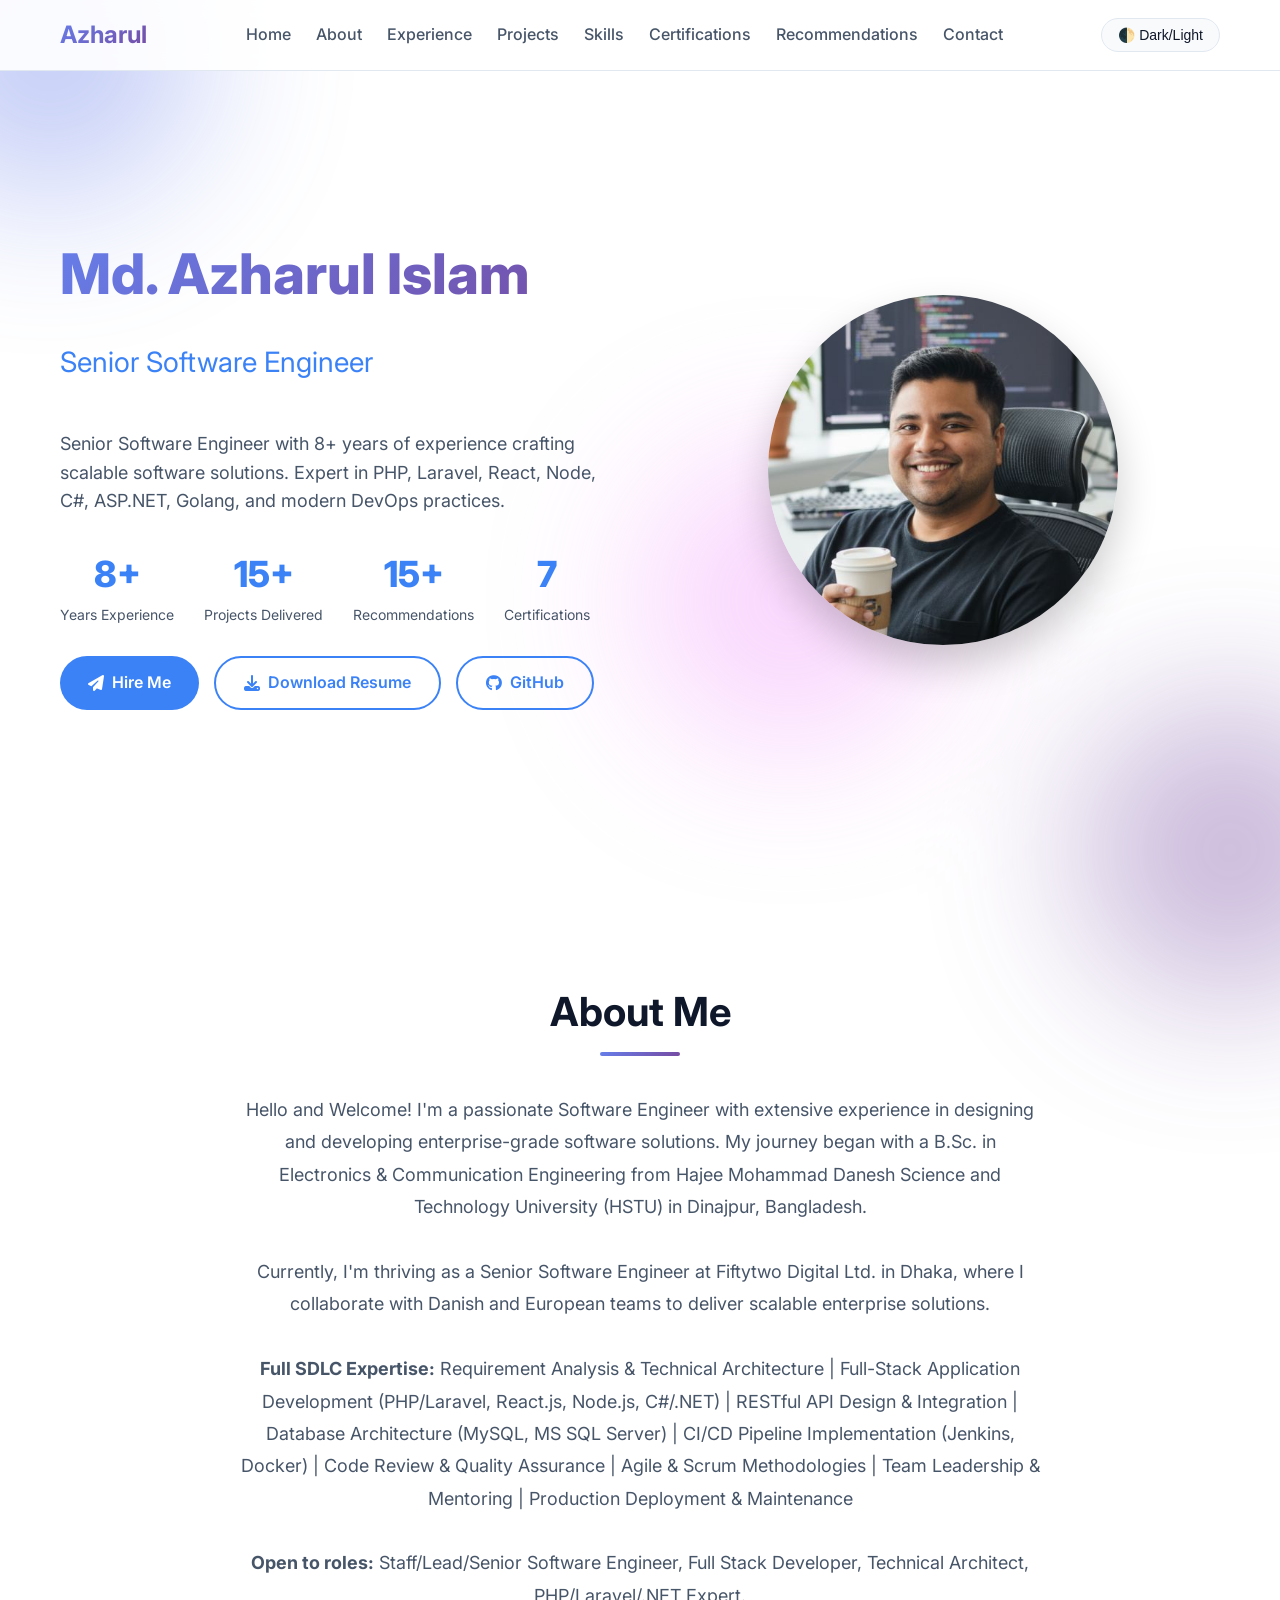
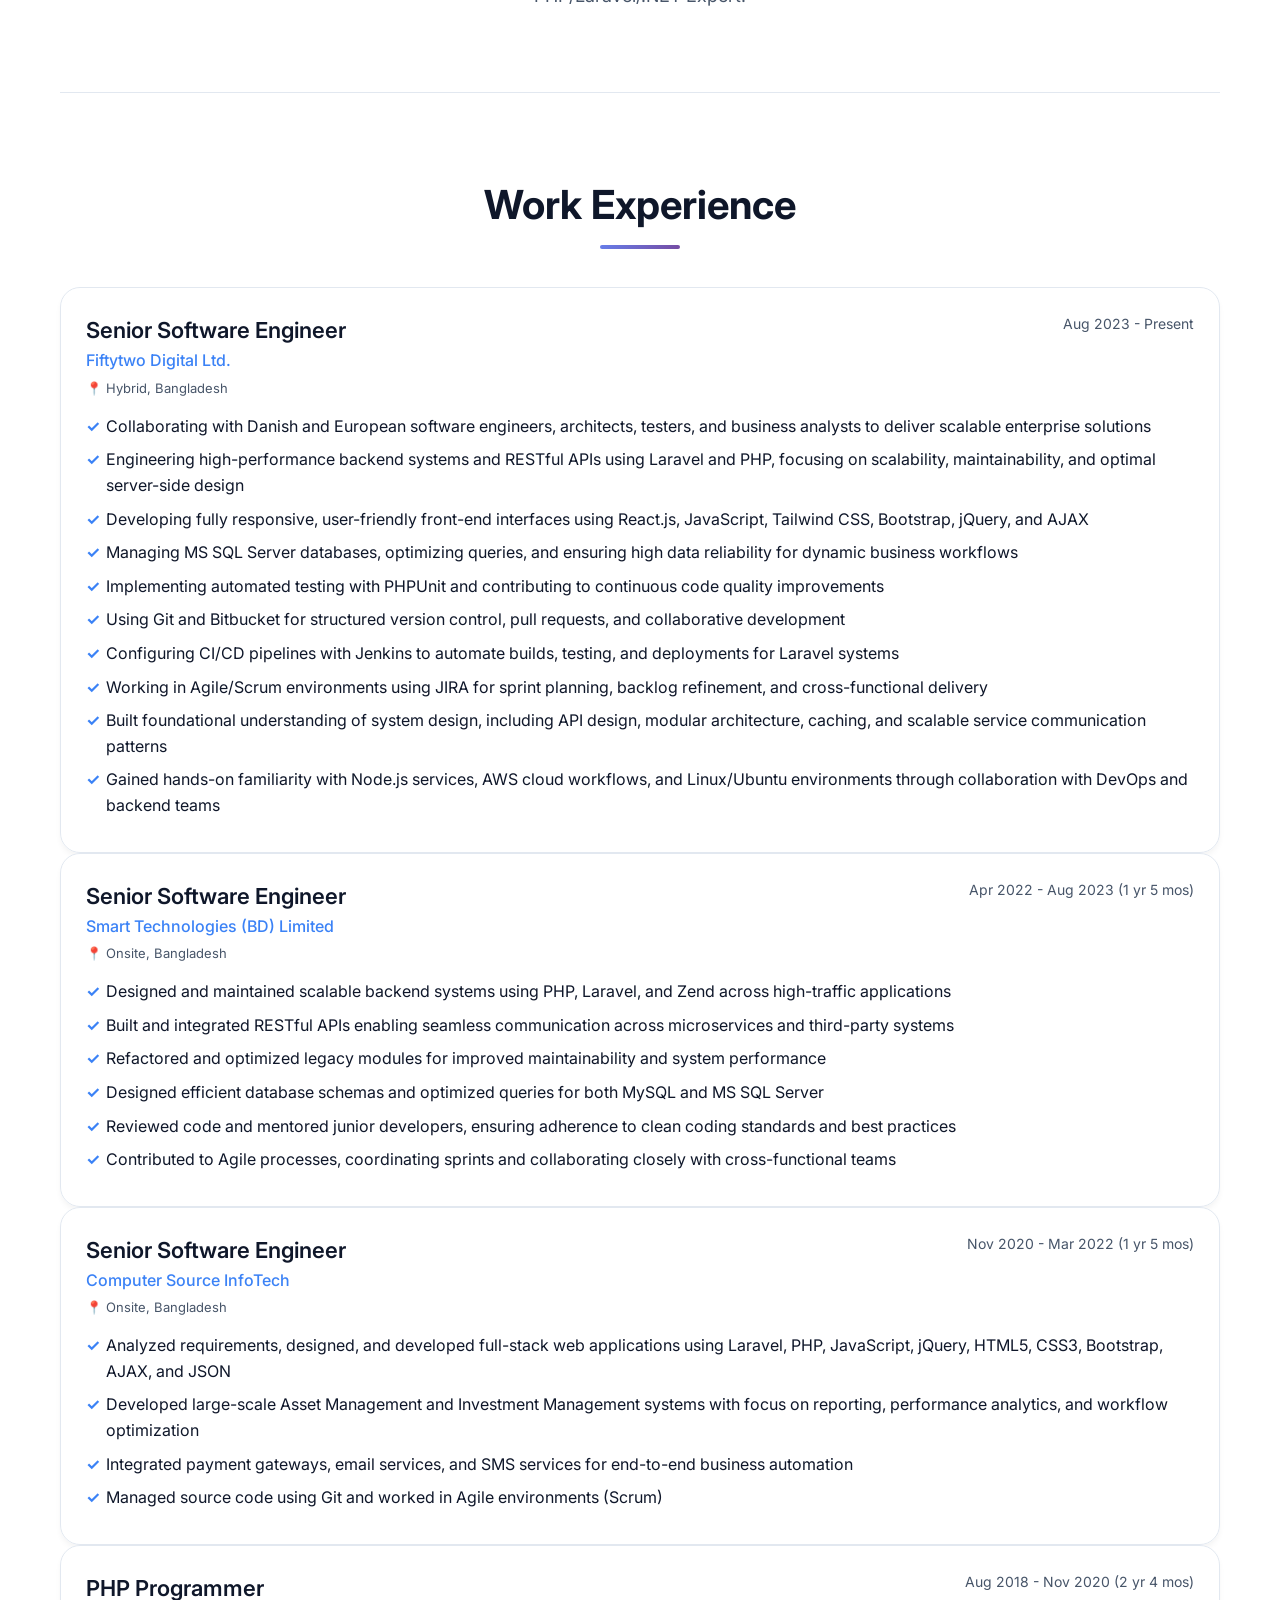
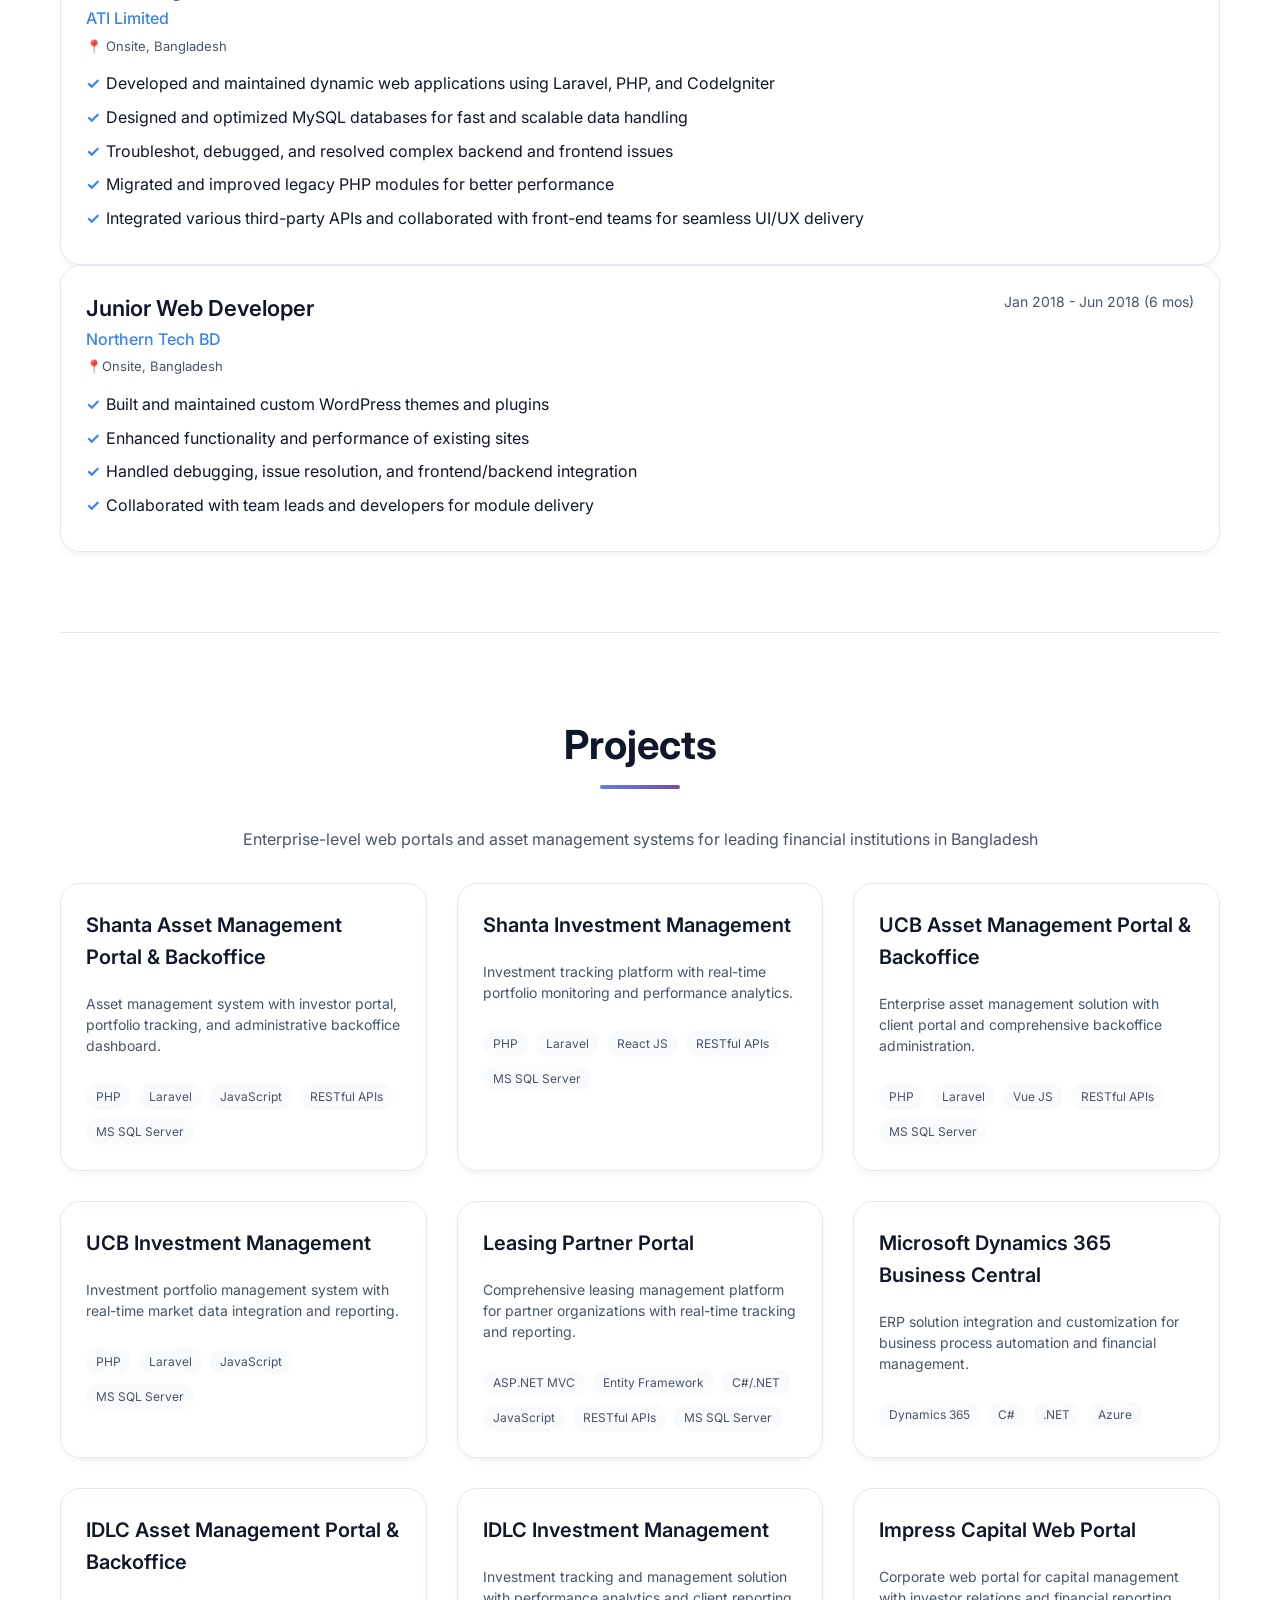
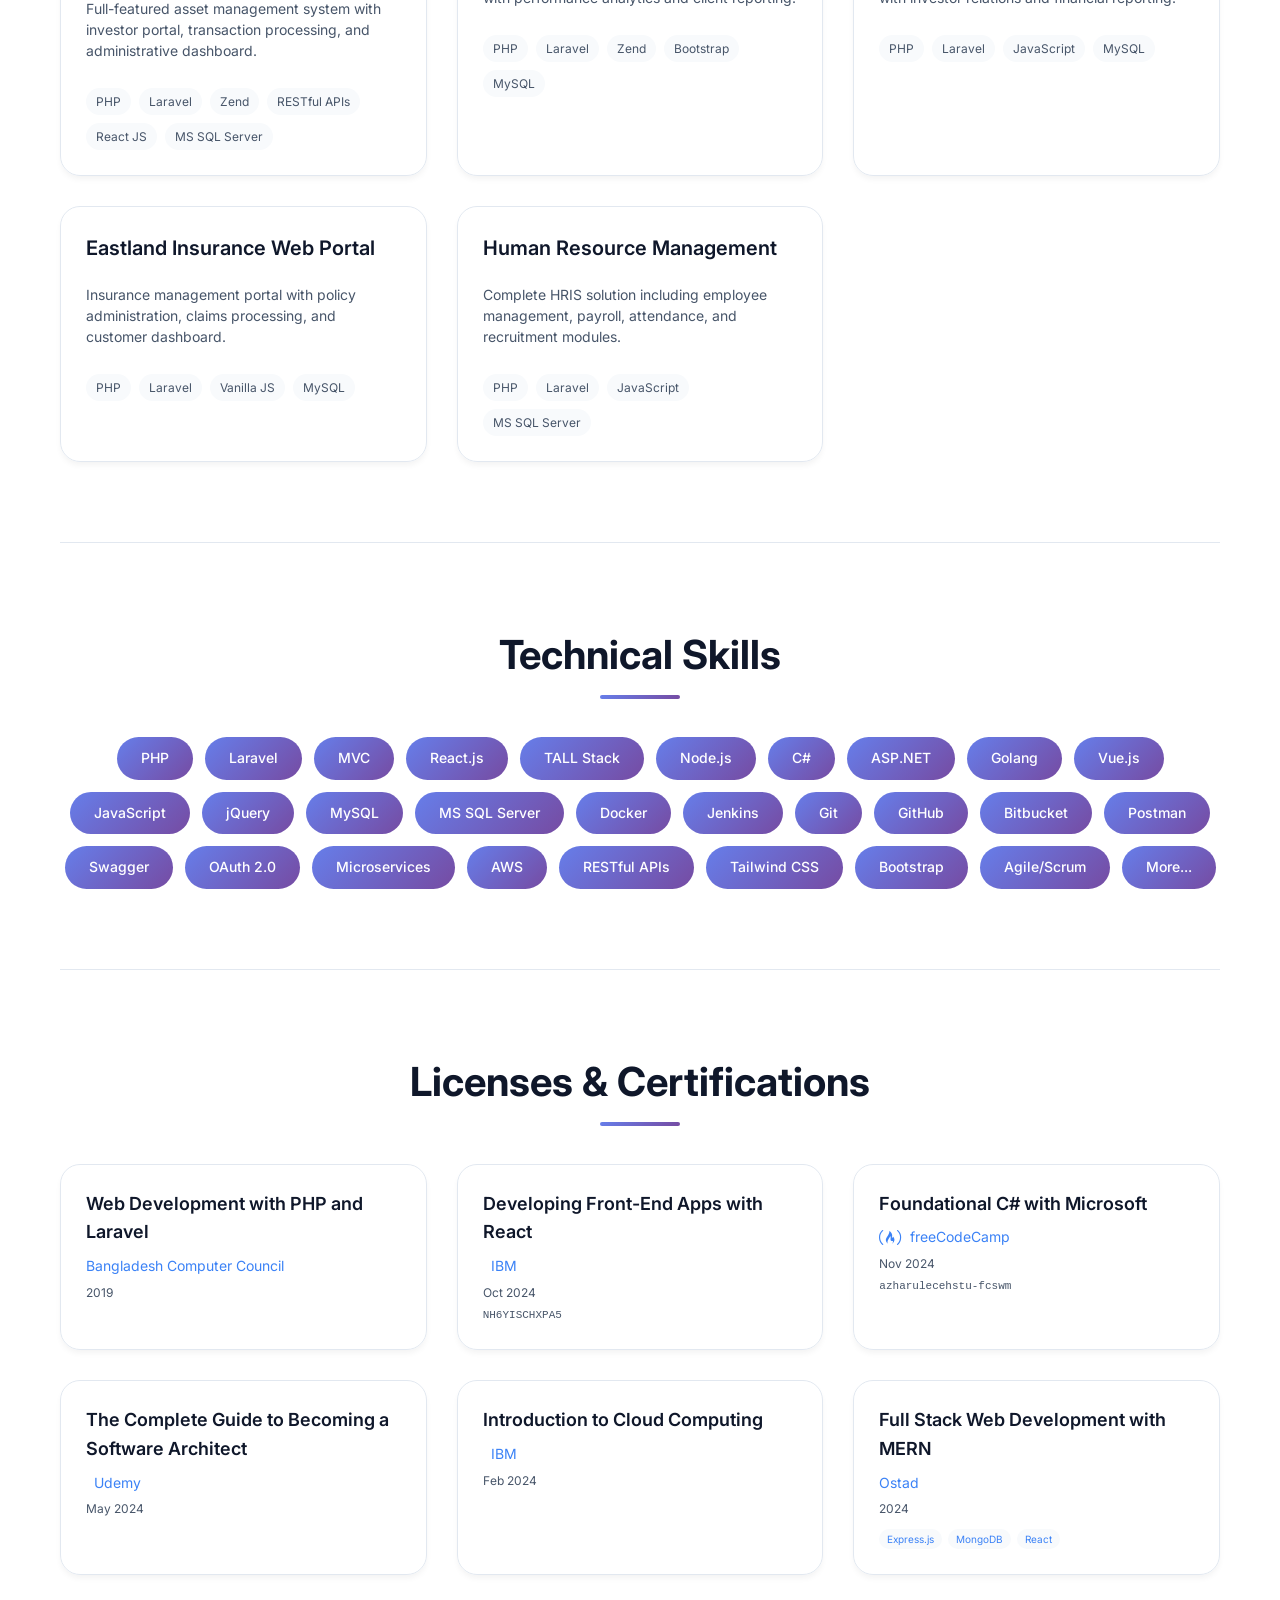
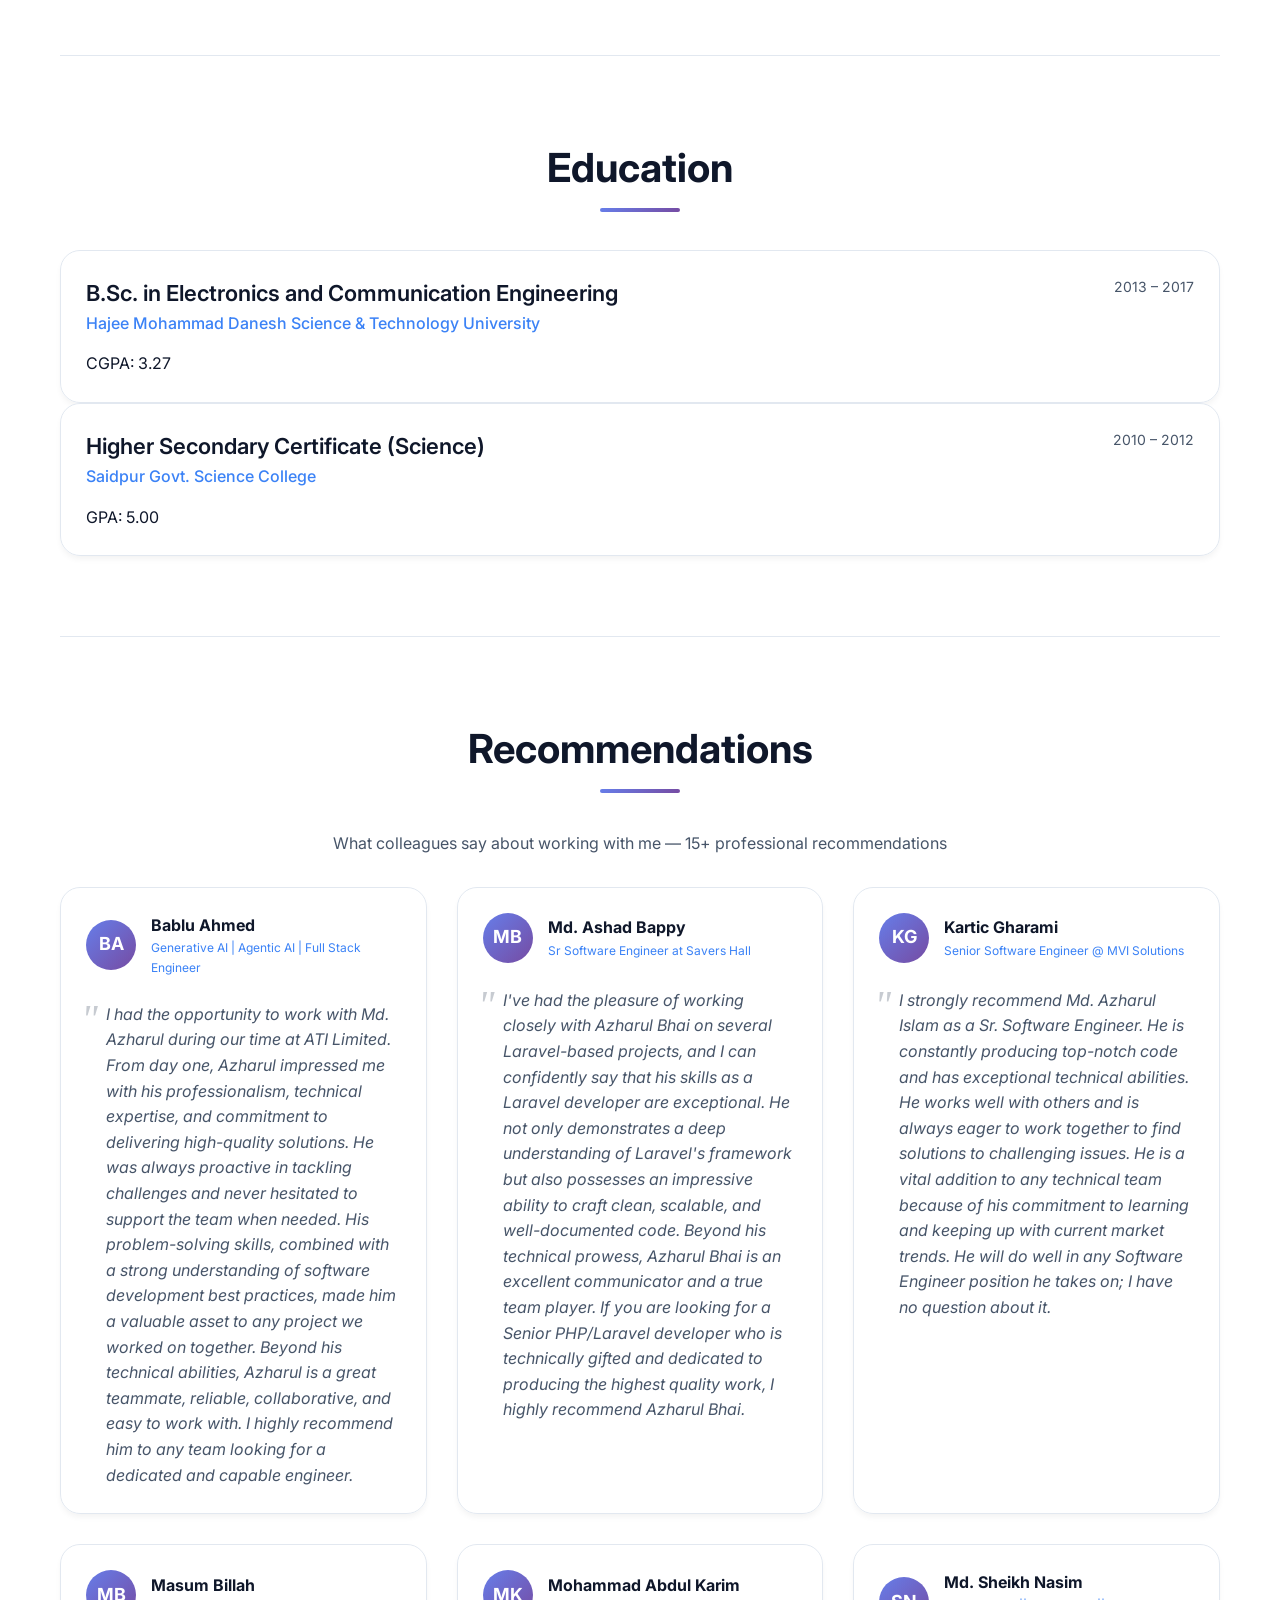
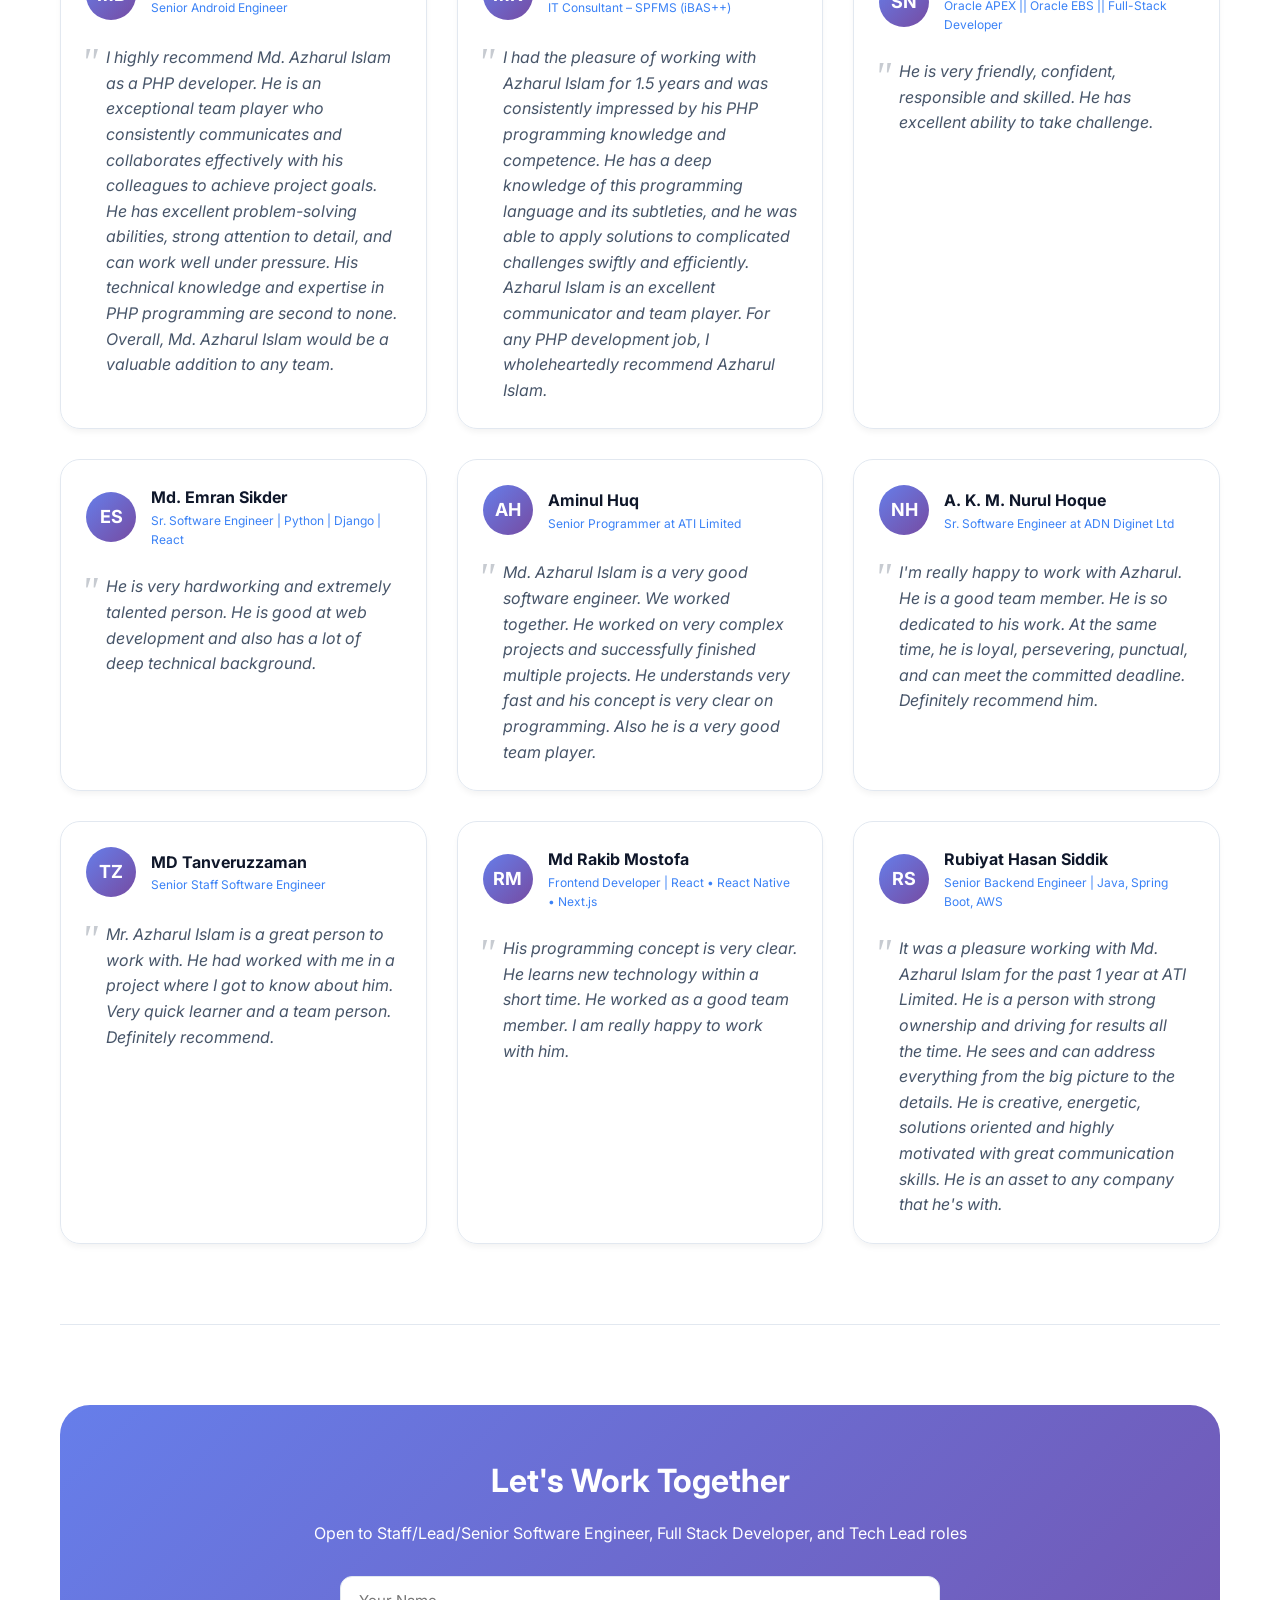
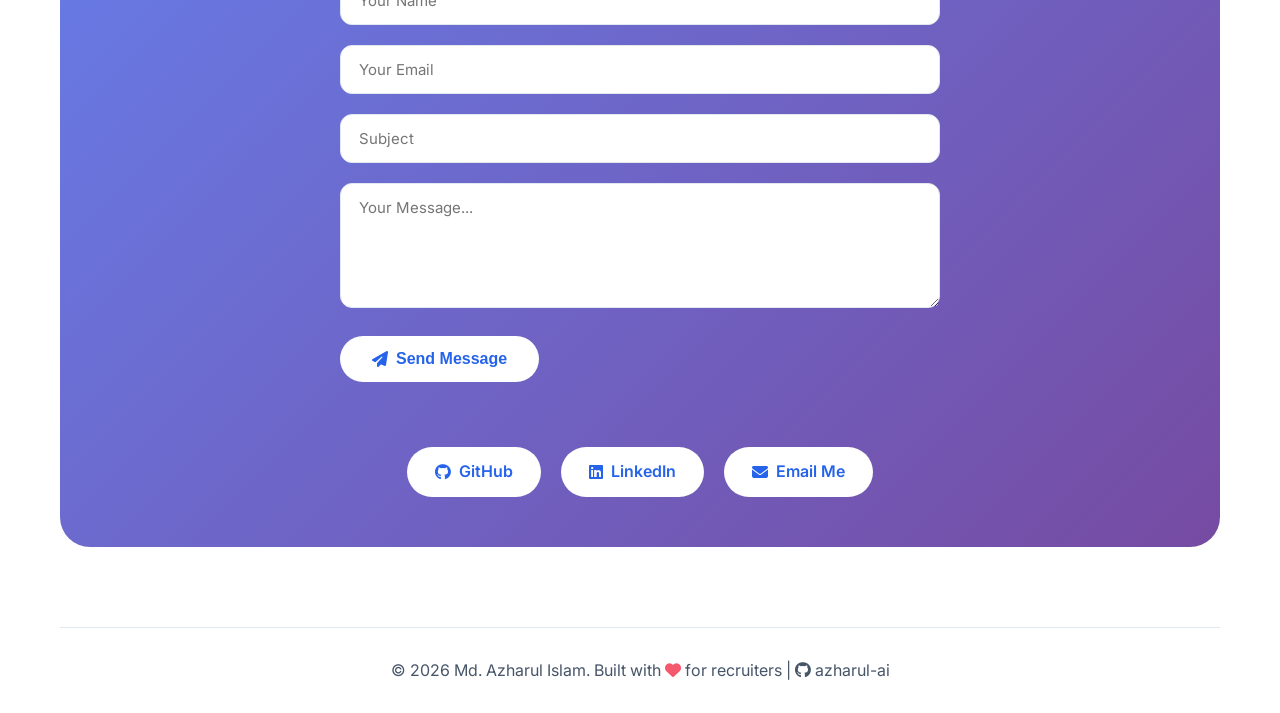
==== commit 4cbbcda0: "feat: event tracking implement" ====
--- a/index.html
+++ b/index.html
@@ -20,733 +20,7 @@
 
     <link href="https://fonts.googleapis.com/css2?family=Inter:wght@300;400;500;600;700;800&display=swap" rel="stylesheet">
     <link rel="stylesheet" href="https://cdnjs.cloudflare.com/ajax/libs/font-awesome/6.4.0/css/all.min.css">
-    <style>
-        * {
-            margin: 0;
-            padding: 0;
-            box-sizing: border-box;
-        }
-
-        html {
-            scroll-behavior: smooth;
-        }
-
-        :root {
-            --bg-primary: #ffffff;
-            --bg-secondary: #f8fafc;
-            --text-primary: #0f172a;
-            --text-secondary: #475569;
-            --accent: #3b82f6;
-            --accent-glow: rgba(59,130,246,0.3);
-            --accent-dark: #2563eb;
-            --border: #e2e8f0;
-            --card-bg: rgba(255,255,255,0.9);
-            --shadow-sm: 0 4px 6px -1px rgba(0,0,0,0.05);
-            --shadow-md: 0 10px 25px -5px rgba(0,0,0,0.08);
-            --shadow-lg: 0 20px 40px -12px rgba(0,0,0,0.1);
-            --gradient-1: linear-gradient(135deg, #667eea 0%, #764ba2 100%);
-            --gradient-2: linear-gradient(135deg, #f093fb 0%, #f5576c 100%);
-            --gradient-3: linear-gradient(135deg, #4facfe 0%, #00f2fe 100%);
-        }
-
-        [data-theme="dark"] {
-            --bg-primary: #0f172a;
-            --bg-secondary: #1e293b;
-            --text-primary: #f1f5f9;
-            --text-secondary: #94a3b8;
-            --accent: #60a5fa;
-            --accent-dark: #3b82f6;
-            --border: #334155;
-            --card-bg: rgba(30,41,59,0.95);
-            --shadow-sm: 0 4px 6px -1px rgba(0,0,0,0.2);
-            --shadow-md: 0 10px 25px -5px rgba(0,0,0,0.3);
-        }
-
-        body {
-            font-family: 'Inter', sans-serif;
-            background: var(--bg-primary);
-            color: var(--text-primary);
-            line-height: 1.6;
-            transition: all 0.3s ease;
-        }
-
-        /* Animated Background */
-        .animated-bg {
-            position: fixed;
-            top: 0;
-            left: 0;
-            width: 100%;
-            height: 100%;
-            z-index: -1;
-            opacity: 0.4;
-        }
-
-        .animated-bg span {
-            position: absolute;
-            width: 300px;
-            height: 300px;
-            border-radius: 50%;
-            filter: blur(80px);
-            animation: float 20s infinite;
-        }
-
-        @keyframes float {
-            0%, 100% { transform: translate(0, 0) scale(1); }
-            33% { transform: translate(30px, -30px) scale(1.1); }
-            66% { transform: translate(-20px, 20px) scale(0.9); }
-        }
-
-        .animated-bg span:nth-child(1) { background: #667eea; top: -100px; left: -100px; animation-delay: 0s; }
-        .animated-bg span:nth-child(2) { background: #764ba2; bottom: -100px; right: -100px; animation-delay: 5s; }
-        .animated-bg span:nth-child(3) { background: #f093fb; top: 50%; left: 50%; animation-delay: 10s; }
-
-        /* Navigation */
-        .navbar {
-            position: fixed;
-            top: 0;
-            left: 0;
-            width: 100%;
-            background: var(--card-bg);
-            backdrop-filter: blur(10px);
-            border-bottom: 1px solid var(--border);
-            z-index: 1000;
-            padding: 1rem 0;
-            transition: all 0.3s;
-        }
-
-        .nav-container {
-            max-width: 1200px;
-            margin: 0 auto;
-            padding: 0 20px;
-            display: flex;
-            justify-content: space-between;
-            align-items: center;
-            flex-wrap: wrap;
-            gap: 15px;
-        }
-
-        .logo {
-            font-size: 1.5rem;
-            font-weight: 700;
-            background: var(--gradient-1);
-            -webkit-background-clip: text;
-            background-clip: text;
-            color: transparent;
-        }
-
-        .nav-links {
-            display: flex;
-            gap: 25px;
-            flex-wrap: wrap;
-        }
-
-        .nav-links a {
-            color: var(--text-secondary);
-            text-decoration: none;
-            font-weight: 500;
-            transition: color 0.3s;
-        }
-
-        .nav-links a:hover {
-            color: var(--accent);
-        }
-
-        .theme-toggle {
-            background: var(--bg-secondary);
-            border: 1px solid var(--border);
-            border-radius: 50px;
-            padding: 8px 16px;
-            cursor: pointer;
-            font-size: 14px;
-            font-weight: 500;
-            color: var(--text-primary);
-            transition: all 0.3s;
-        }
-
-        .container {
-            max-width: 1200px;
-            margin: 0 auto;
-            padding: 0 20px;
-        }
-
-        /* Hero Section */
-        .hero {
-            min-height: 100vh;
-            display: flex;
-            align-items: center;
-            padding: 100px 0 60px;
-        }
-
-        .hero-content {
-            display: grid;
-            grid-template-columns: 1fr 1fr;
-            gap: 50px;
-            align-items: center;
-        }
-
-        .hero-text h1 {
-            font-size: 56px;
-            font-weight: 800;
-            margin-bottom: 20px;
-            background: var(--gradient-1);
-            -webkit-background-clip: text;
-            background-clip: text;
-            color: transparent;
-        }
-
-        .typed-text {
-            font-size: 28px;
-            color: var(--accent);
-            margin-bottom: 20px;
-            min-height: 70px;
-        }
-
-        .hero-description {
-            font-size: 18px;
-            color: var(--text-secondary);
-            margin-bottom: 30px;
-        }
-
-        .hero-stats {
-            display: flex;
-            gap: 30px;
-            margin-bottom: 30px;
-            flex-wrap: wrap;
-        }
-
-        .stat {
-            text-align: center;
-        }
-
-        .stat-number {
-            font-size: 36px;
-            font-weight: 800;
-            color: var(--accent);
-        }
-
-        .stat-label {
-            font-size: 14px;
-            color: var(--text-secondary);
-        }
-
-        .hero-buttons {
-            display: flex;
-            gap: 15px;
-            flex-wrap: wrap;
-        }
-
-        .btn-primary {
-            background: var(--accent);
-            color: white;
-            padding: 12px 28px;
-            border-radius: 40px;
-            text-decoration: none;
-            font-weight: 600;
-            transition: all 0.3s;
-            display: inline-flex;
-            align-items: center;
-            gap: 8px;
-        }
-
-        .btn-primary:hover {
-            background: var(--accent-dark);
-            transform: translateY(-2px);
-            box-shadow: 0 10px 25px var(--accent-glow);
-        }
-
-        .btn-outline {
-            border: 2px solid var(--accent);
-            color: var(--accent);
-            padding: 12px 28px;
-            border-radius: 40px;
-            text-decoration: none;
-            font-weight: 600;
-            transition: all 0.3s;
-            display: inline-flex;
-            align-items: center;
-            gap: 8px;
-            background: transparent;
-        }
-
-        .btn-outline:hover {
-            background: var(--accent);
-            color: white;
-            transform: translateY(-2px);
-        }
-
-        .hero-image {
-            position: relative;
-        }
-
-        .profile-circle {
-            width: 350px;
-            height: 350px;
-            border-radius: 50%;
-            margin: 0 auto;
-            animation: pulse 3s infinite;
-            box-shadow: 0 20px 40px rgba(0,0,0,0.2);
-            overflow: hidden;
-            position: relative;
-        }
-
-        .profile-circle img {
-            width: 100%;
-            height: 500px;
-            object-fit: cover;
-            object-position: center;
-            transition: transform 0.3s ease;
-        }
-
-        .profile-circle img:hover {
-            transform: scale(1.02);
-        }
-
-        @keyframes pulse {
-            0%, 100% { transform: scale(1); box-shadow: 0 20px 40px rgba(0,0,0,0.2); }
-            50% { transform: scale(1.02); box-shadow: 0 30px 50px var(--accent-glow); }
-        }
-
-        /* Section Styles */
-        .section {
-            padding: 80px 0;
-            border-bottom: 1px solid var(--border);
-        }
-
-        .section-title {
-            font-size: 40px;
-            font-weight: 700;
-            margin-bottom: 50px;
-            text-align: center;
-            position: relative;
-        }
-
-        .section-title::after {
-            content: '';
-            position: absolute;
-            bottom: -12px;
-            left: 50%;
-            transform: translateX(-50%);
-            width: 80px;
-            height: 4px;
-            background: var(--gradient-1);
-            border-radius: 2px;
-        }
-
-        /* Cards */
-        .experience-item, .project-card, .cert-card, .testimonial-card {
-            background: var(--card-bg);
-            backdrop-filter: blur(10px);
-            border: 1px solid var(--border);
-            border-radius: 20px;
-            padding: 25px;
-            transition: all 0.3s;
-            box-shadow: var(--shadow-sm);
-        }
-
-        .experience-item:hover, .project-card:hover, .testimonial-card:hover, .cert-card:hover {
-            transform: translateY(-5px);
-            box-shadow: var(--shadow-lg);
-            border-color: var(--accent);
-        }
-
-        .exp-header {
-            display: flex;
-            justify-content: space-between;
-            flex-wrap: wrap;
-            margin-bottom: 15px;
-        }
-
-        .exp-title {
-            font-size: 22px;
-            font-weight: 600;
-        }
-
-        .exp-company {
-            color: var(--accent);
-            font-weight: 500;
-        }
-
-        .exp-date {
-            color: var(--text-secondary);
-            font-size: 14px;
-        }
-
-        .exp-location {
-            color: var(--text-secondary);
-            font-size: 13px;
-            margin-top: 4px;
-        }
-
-        .exp-duties {
-            list-style: none;
-            margin-top: 15px;
-        }
-
-        .exp-duties li {
-            margin-bottom: 8px;
-            padding-left: 20px;
-            position: relative;
-        }
-
-        .exp-duties li::before {
-            content: '✓';
-            position: absolute;
-            left: 0;
-            color: var(--accent);
-            font-weight: bold;
-        }
-
-        .projects-grid, .testimonials-grid, .cert-grid {
-            display: grid;
-            grid-template-columns: repeat(auto-fill, minmax(350px, 1fr));
-            gap: 30px;
-        }
-
-        .project-title {
-            font-size: 20px;
-            font-weight: 600;
-            margin-bottom: 12px;
-        }
-
-        .project-description {
-            font-size: 14px;
-            color: var(--text-secondary);
-            line-height: 1.5;
-            margin-top: 8px;
-            margin-bottom: 12px;
-        }
-
-        .project-card {
-            display: flex;
-            flex-direction: column;
-            transition: all 0.3s ease;
-        }
-
-        .project-card:hover .project-title {
-            color: var(--accent);
-        }
-
-        .project-skills {
-            display: flex;
-            flex-wrap: wrap;
-            gap: 8px;
-            margin-top: 15px;
-        }
-
-        .skill-tag {
-            background: var(--bg-secondary);
-            color: var(--text-secondary);
-            padding: 4px 10px;
-            border-radius: 15px;
-            font-size: 12px;
-        }
-
-        .skills-cloud {
-            display: flex;
-            flex-wrap: wrap;
-            gap: 12px;
-            justify-content: center;
-        }
-
-        .skill-badge {
-            background: var(--gradient-1);
-            color: white;
-            padding: 10px 24px;
-            border-radius: 40px;
-            font-size: 14px;
-            font-weight: 500;
-            transition: all 0.3s;
-            cursor: default;
-        }
-
-        .skill-badge:hover {
-            transform: scale(1.05);
-            box-shadow: 0 5px 15px var(--accent-glow);
-        }
-
-        /* Testimonial with Avatar */
-        .testimonial-card {
-            display: flex;
-            flex-direction: column;
-        }
-
-        .testimonial-avatar {
-            display: flex;
-            align-items: center;
-            gap: 15px;
-            margin-bottom: 15px;
-        }
-
-        .avatar-circle {
-            width: 50px;
-            height: 50px;
-            background: var(--gradient-1);
-            border-radius: 50%;
-            display: flex;
-            align-items: center;
-            justify-content: center;
-            font-weight: bold;
-            font-size: 18px;
-            color: white;
-        }
-
-        .avatar-info {
-            flex: 1;
-        }
-
-        .testimonial-author {
-            font-weight: 700;
-            font-size: 16px;
-        }
-
-        .testimonial-title {
-            font-size: 12px;
-            color: var(--accent);
-        }
-
-        .testimonial-relationship {
-            font-size: 11px;
-            color: var(--text-secondary);
-            margin-top: 2px;
-        }
-
-        .testimonial-text {
-            font-style: italic;
-            color: var(--text-secondary);
-            line-height: 1.6;
-            margin-top: 10px;
-            position: relative;
-            padding-left: 20px;
-        }
-
-        .testimonial-text::before {
-            content: '"';
-            font-size: 40px;
-            position: absolute;
-            left: -5px;
-            top: -15px;
-            opacity: 0.3;
-            font-family: serif;
-        }
-
-        .cert-title {
-            font-weight: 600;
-            font-size: 18px;
-            margin-bottom: 8px;
-        }
-
-        .cert-issuer {
-            color: var(--accent);
-            font-size: 14px;
-            display: flex;
-            align-items: center;
-            gap: 8px;
-            margin-bottom: 5px;
-        }
-
-        .cert-issuer i {
-            font-size: 20px;
-        }
-
-        .cert-date {
-            color: var(--text-secondary);
-            font-size: 12px;
-            margin-top: 5px;
-        }
-
-        .cert-id {
-            color: var(--text-secondary);
-            font-size: 11px;
-            margin-top: 5px;
-            font-family: monospace;
-        }
-
-        .cert-skills {
-            display: flex;
-            flex-wrap: wrap;
-            gap: 6px;
-            margin-top: 10px;
-        }
-
-        .cert-skill-tag {
-            background: var(--bg-secondary);
-            color: var(--accent);
-            padding: 2px 8px;
-            border-radius: 12px;
-            font-size: 10px;
-        }
-
-        /* About Text */
-        .about-text {
-            max-width: 800px;
-            margin: 0 auto;
-            text-align: center;
-            color: var(--text-secondary);
-            font-size: 18px;
-            line-height: 1.8;
-        }
-
-        /* Contact Section */
-        .contact-section {
-            text-align: center;
-            background: var(--gradient-1);
-            border-radius: 30px;
-            padding: 50px;
-            color: white;
-        }
-
-        .contact-section h2 {
-            font-size: 32px;
-            margin-bottom: 15px;
-        }
-
-        .contact-buttons {
-            display: flex;
-            justify-content: center;
-            gap: 20px;
-            flex-wrap: wrap;
-            margin-top: 30px;
-        }
-
-        .contact-btn {
-            background: white;
-            color: var(--accent-dark);
-            padding: 12px 28px;
-            border-radius: 40px;
-            text-decoration: none;
-            font-weight: 600;
-            transition: all 0.3s;
-            display: inline-flex;
-            align-items: center;
-            gap: 8px;
-        }
-
-        .contact-btn:hover {
-            transform: translateY(-3px);
-            box-shadow: 0 10px 25px rgba(0,0,0,0.2);
-        }
-
-        /* Contact Form Styles */
-        .contact-form {
-            max-width: 600px;
-            margin: 30px auto 0;
-            text-align: left;
-        }
-
-        .form-group {
-            margin-bottom: 20px;
-        }
-
-        .form-group input,
-        .form-group textarea {
-            width: 100%;
-            padding: 14px 18px;
-            background: var(--bg-primary);
-            border: 1px solid var(--border);
-            border-radius: 12px;
-            color: var(--text-primary);
-            font-family: inherit;
-            font-size: 15px;
-            transition: all 0.3s ease;
-        }
-
-        .form-group input:focus,
-        .form-group textarea:focus {
-            outline: none;
-            border-color: var(--accent);
-            box-shadow: 0 0 0 3px var(--accent-glow);
-        }
-
-        .submit-btn {
-            background: white;
-            color: var(--accent-dark);
-            padding: 14px 32px;
-            border-radius: 40px;
-            border: none;
-            font-weight: 600;
-            font-size: 16px;
-            cursor: pointer;
-            transition: all 0.3s;
-            display: inline-flex;
-            align-items: center;
-            gap: 8px;
-        }
-
-        .submit-btn:hover {
-            transform: translateY(-2px);
-            box-shadow: 0 5px 15px rgba(0,0,0,0.2);
-        }
-
-        .submit-btn:disabled {
-            opacity: 0.6;
-            cursor: not-allowed;
-            transform: none;
-        }
-
-        .form-status {
-            margin-top: 15px;
-            padding: 10px;
-            border-radius: 8px;
-            font-size: 14px;
-            text-align: center;
-        }
-
-        .form-status.success {
-            background: rgba(34, 197, 94, 0.1);
-            color: #22c55e;
-            border: 1px solid #22c55e;
-        }
-
-        .form-status.error {
-            background: rgba(239, 68, 68, 0.1);
-            color: #ef4444;
-            border: 1px solid #ef4444;
-        }
-
-        /* Footer */
-        .footer {
-            text-align: center;
-            padding: 30px 0;
-            color: var(--text-secondary);
-        }
-
-        /* Responsive */
-        @media (max-width: 768px) {
-            .hero-content {
-                grid-template-columns: 1fr;
-                text-align: center;
-            }
-            .hero-text h1 {
-                font-size: 36px;
-            }
-            .typed-text {
-                font-size: 22px;
-            }
-            .hero-stats {
-                justify-content: center;
-            }
-            .hero-buttons {
-                justify-content: center;
-            }
-            .profile-circle {
-                width: 250px;
-                height: 250px;
-                font-size: 70px;
-            }
-            .section-title {
-                font-size: 32px;
-            }
-            .nav-links {
-                display: none;
-            }
-        }
-
-        @media print {
-            .navbar, .theme-toggle, .hero-buttons, .contact-buttons, .animated-bg {
-                display: none;
-            }
-        }
-    </style>
+    <link rel="stylesheet" href="css/style.css">
 </head>
 <body>
     <div class="animated-bg">
@@ -1296,6 +570,7 @@
                 <div class="contact-buttons">
                     <a href="https://github.com/azharul-ai" target="_blank" class="contact-btn"><i class="fab fa-github"></i> GitHub</a>
                     <a href="https://www.linkedin.com/in/imazi/" target="_blank" class="contact-btn"><i class="fab fa-linkedin"></i> LinkedIn</a>
+                     <a href="#" class="contact-btn" id="email-btn"><i class="fas fa-envelope"></i> Email Me</a>
                 </div>
             </div>
         </section>
@@ -1305,102 +580,7 @@
         <p>© 2026 Md. Azharul Islam. Built with <i class="fas fa-heart" style="color: #f5576c;"></i> for recruiters | <i class="fab fa-github"></i> azharul-ai</p>
     </footer>
 
-    <script>
-        // Typing Animation
-        const titles = ["Senior Software Engineer", "PHP & Laravel Expert", "React & Node.js Developer", "Full Stack Architect"];
-        let idx = 0, charIdx = 0, isDeleting = false;
-        const typedEl = document.getElementById('typed-text');
-        function typeEffect() {
-            const current = titles[idx];
-            if (isDeleting) { typedEl.textContent = current.substring(0, charIdx - 1); charIdx--; }
-            else { typedEl.textContent = current.substring(0, charIdx + 1); charIdx++; }
-            if (!isDeleting && charIdx === current.length) { isDeleting = true; setTimeout(typeEffect, 2000); return; }
-            if (isDeleting && charIdx === 0) { isDeleting = false; idx = (idx + 1) % titles.length; setTimeout(typeEffect, 500); return; }
-            setTimeout(typeEffect, isDeleting ? 50 : 100);
-        }
-        typeEffect();
-
-        function toggleTheme() {
-            const html = document.documentElement;
-            const current = html.getAttribute('data-theme');
-            if (current === 'dark') { html.removeAttribute('data-theme'); localStorage.setItem('theme', 'light'); }
-            else { html.setAttribute('data-theme', 'dark'); localStorage.setItem('theme', 'dark'); }
-        }
-        if (localStorage.getItem('theme') === 'dark') document.documentElement.setAttribute('data-theme', 'dark');
-
-        document.querySelectorAll('.nav-links a').forEach(anchor => {
-            anchor.addEventListener('click', function(e) {
-                e.preventDefault();
-                const target = document.querySelector(this.getAttribute('href'));
-                if (target) target.scrollIntoView({ behavior: 'smooth' });
-            });
-        });
-        document.getElementById('resume-btn')?.addEventListener('click', (e) => { e.preventDefault(); alert('📄 Resume PDF available upon request. Connect on LinkedIn!'); });
-        document.getElementById('email-btn')?.addEventListener('click', (e) => { e.preventDefault(); alert('📧 Reach me at: azharul.ece.hstu@gmail.com'); });
-    </script>
-
-    <script>
-        // Contact Form AJAX Submission
-        const contactForm = document.getElementById('contact-form');
-        const formStatus = document.getElementById('form-status');
-        const submitBtn = document.getElementById('submit-btn');
-
-        if (contactForm) {
-            contactForm.addEventListener('submit', async (e) => {
-                e.preventDefault();
-                
-                // Show loading state
-                submitBtn.disabled = true;
-                submitBtn.innerHTML = '<i class="fas fa-spinner fa-spin"></i> Sending...';
-                formStatus.innerHTML = '';
-                
-                // Collect form data
-                const formData = new FormData(contactForm);
-                
-                try {
-                    const response = await fetch(contactForm.action, {
-                        method: 'POST',
-                        body: formData,
-                        headers: {
-                            'Accept': 'application/json'
-                        }
-                    });
-                    
-                    if (response.ok) {
-                        // Success
-                        formStatus.innerHTML = '✅ Message sent successfully! I\'ll get back to you soon.';
-                        formStatus.className = 'form-status success';
-                        contactForm.reset();
-                        
-                        // Optional: Track with Google Analytics
-                        if (typeof gtag !== 'undefined') {
-                            gtag('event', 'form_submit', {
-                                'event_category': 'contact',
-                                'event_label': 'portfolio_contact'
-                            });
-                        }
-                    } else {
-                        // Error
-                        const errorData = await response.json();
-                        throw new Error(errorData.error || 'Something went wrong');
-                    }
-                } catch (error) {
-                    formStatus.innerHTML = '❌ Oops! Something went wrong. Please email me directly at azharul.cehstu@gmail.com';
-                    formStatus.className = 'form-status error';
-                    console.error('Form submission error:', error);
-                } finally {
-                    // Reset button
-                    submitBtn.disabled = false;
-                    submitBtn.innerHTML = '<i class="fas fa-paper-plane"></i> Send Message';
-                    
-                    // Auto-hide status after 5 seconds
-                    setTimeout(() => {
-                        formStatus.innerHTML = '';
-                        formStatus.className = 'form-status';
-                    }, 5000);
-                }
-            });
-        }
-    </script>
+    <script src="js/script.js"></script>
+    
 </body>
 </html>
--- a/css/style.css
+++ b/css/style.css
@@ -0,0 +1,726 @@
+
+* {
+    margin: 0;
+    padding: 0;
+    box-sizing: border-box;
+}
+
+html {
+    scroll-behavior: smooth;
+}
+
+:root {
+    --bg-primary: #ffffff;
+    --bg-secondary: #f8fafc;
+    --text-primary: #0f172a;
+    --text-secondary: #475569;
+    --accent: #3b82f6;
+    --accent-glow: rgba(59,130,246,0.3);
+    --accent-dark: #2563eb;
+    --border: #e2e8f0;
+    --card-bg: rgba(255,255,255,0.9);
+    --shadow-sm: 0 4px 6px -1px rgba(0,0,0,0.05);
+    --shadow-md: 0 10px 25px -5px rgba(0,0,0,0.08);
+    --shadow-lg: 0 20px 40px -12px rgba(0,0,0,0.1);
+    --gradient-1: linear-gradient(135deg, #667eea 0%, #764ba2 100%);
+    --gradient-2: linear-gradient(135deg, #f093fb 0%, #f5576c 100%);
+    --gradient-3: linear-gradient(135deg, #4facfe 0%, #00f2fe 100%);
+}
+
+[data-theme="dark"] {
+    --bg-primary: #0f172a;
+    --bg-secondary: #1e293b;
+    --text-primary: #f1f5f9;
+    --text-secondary: #94a3b8;
+    --accent: #60a5fa;
+    --accent-dark: #3b82f6;
+    --border: #334155;
+    --card-bg: rgba(30,41,59,0.95);
+    --shadow-sm: 0 4px 6px -1px rgba(0,0,0,0.2);
+    --shadow-md: 0 10px 25px -5px rgba(0,0,0,0.3);
+}
+
+body {
+    font-family: 'Inter', sans-serif;
+    background: var(--bg-primary);
+    color: var(--text-primary);
+    line-height: 1.6;
+    transition: all 0.3s ease;
+}
+
+/* Animated Background */
+.animated-bg {
+    position: fixed;
+    top: 0;
+    left: 0;
+    width: 100%;
+    height: 100%;
+    z-index: -1;
+    opacity: 0.4;
+}
+
+.animated-bg span {
+    position: absolute;
+    width: 300px;
+    height: 300px;
+    border-radius: 50%;
+    filter: blur(80px);
+    animation: float 20s infinite;
+}
+
+@keyframes float {
+    0%, 100% { transform: translate(0, 0) scale(1); }
+    33% { transform: translate(30px, -30px) scale(1.1); }
+    66% { transform: translate(-20px, 20px) scale(0.9); }
+}
+
+.animated-bg span:nth-child(1) { background: #667eea; top: -100px; left: -100px; animation-delay: 0s; }
+.animated-bg span:nth-child(2) { background: #764ba2; bottom: -100px; right: -100px; animation-delay: 5s; }
+.animated-bg span:nth-child(3) { background: #f093fb; top: 50%; left: 50%; animation-delay: 10s; }
+
+/* Navigation */
+.navbar {
+    position: fixed;
+    top: 0;
+    left: 0;
+    width: 100%;
+    background: var(--card-bg);
+    backdrop-filter: blur(10px);
+    border-bottom: 1px solid var(--border);
+    z-index: 1000;
+    padding: 1rem 0;
+    transition: all 0.3s;
+}
+
+.nav-container {
+    max-width: 1200px;
+    margin: 0 auto;
+    padding: 0 20px;
+    display: flex;
+    justify-content: space-between;
+    align-items: center;
+    flex-wrap: wrap;
+    gap: 15px;
+}
+
+.logo {
+    font-size: 1.5rem;
+    font-weight: 700;
+    background: var(--gradient-1);
+    -webkit-background-clip: text;
+    background-clip: text;
+    color: transparent;
+}
+
+.nav-links {
+    display: flex;
+    gap: 25px;
+    flex-wrap: wrap;
+}
+
+.nav-links a {
+    color: var(--text-secondary);
+    text-decoration: none;
+    font-weight: 500;
+    transition: color 0.3s;
+}
+
+.nav-links a:hover {
+    color: var(--accent);
+}
+
+.theme-toggle {
+    background: var(--bg-secondary);
+    border: 1px solid var(--border);
+    border-radius: 50px;
+    padding: 8px 16px;
+    cursor: pointer;
+    font-size: 14px;
+    font-weight: 500;
+    color: var(--text-primary);
+    transition: all 0.3s;
+}
+
+.container {
+    max-width: 1200px;
+    margin: 0 auto;
+    padding: 0 20px;
+}
+
+/* Hero Section */
+.hero {
+    min-height: 100vh;
+    display: flex;
+    align-items: center;
+    padding: 100px 0 60px;
+}
+
+.hero-content {
+    display: grid;
+    grid-template-columns: 1fr 1fr;
+    gap: 50px;
+    align-items: center;
+}
+
+.hero-text h1 {
+    font-size: 56px;
+    font-weight: 800;
+    margin-bottom: 20px;
+    background: var(--gradient-1);
+    -webkit-background-clip: text;
+    background-clip: text;
+    color: transparent;
+}
+
+.typed-text {
+    font-size: 28px;
+    color: var(--accent);
+    margin-bottom: 20px;
+    min-height: 70px;
+}
+
+.hero-description {
+    font-size: 18px;
+    color: var(--text-secondary);
+    margin-bottom: 30px;
+}
+
+.hero-stats {
+    display: flex;
+    gap: 30px;
+    margin-bottom: 30px;
+    flex-wrap: wrap;
+}
+
+.stat {
+    text-align: center;
+}
+
+.stat-number {
+    font-size: 36px;
+    font-weight: 800;
+    color: var(--accent);
+}
+
+.stat-label {
+    font-size: 14px;
+    color: var(--text-secondary);
+}
+
+.hero-buttons {
+    display: flex;
+    gap: 15px;
+    flex-wrap: wrap;
+}
+
+.btn-primary {
+    background: var(--accent);
+    color: white;
+    padding: 12px 28px;
+    border-radius: 40px;
+    text-decoration: none;
+    font-weight: 600;
+    transition: all 0.3s;
+    display: inline-flex;
+    align-items: center;
+    gap: 8px;
+}
+
+.btn-primary:hover {
+    background: var(--accent-dark);
+    transform: translateY(-2px);
+    box-shadow: 0 10px 25px var(--accent-glow);
+}
+
+.btn-outline {
+    border: 2px solid var(--accent);
+    color: var(--accent);
+    padding: 12px 28px;
+    border-radius: 40px;
+    text-decoration: none;
+    font-weight: 600;
+    transition: all 0.3s;
+    display: inline-flex;
+    align-items: center;
+    gap: 8px;
+    background: transparent;
+}
+
+.btn-outline:hover {
+    background: var(--accent);
+    color: white;
+    transform: translateY(-2px);
+}
+
+.hero-image {
+    position: relative;
+}
+
+.profile-circle {
+    width: 350px;
+    height: 350px;
+    border-radius: 50%;
+    margin: 0 auto;
+    animation: pulse 3s infinite;
+    box-shadow: 0 20px 40px rgba(0,0,0,0.2);
+    overflow: hidden;
+    position: relative;
+}
+
+.profile-circle img {
+    width: 100%;
+    height: 500px;
+    object-fit: cover;
+    object-position: center;
+    transition: transform 0.3s ease;
+}
+
+.profile-circle img:hover {
+    transform: scale(1.02);
+}
+
+@keyframes pulse {
+    0%, 100% { transform: scale(1); box-shadow: 0 20px 40px rgba(0,0,0,0.2); }
+    50% { transform: scale(1.02); box-shadow: 0 30px 50px var(--accent-glow); }
+}
+
+/* Section Styles */
+.section {
+    padding: 80px 0;
+    border-bottom: 1px solid var(--border);
+}
+
+.section-title {
+    font-size: 40px;
+    font-weight: 700;
+    margin-bottom: 50px;
+    text-align: center;
+    position: relative;
+}
+
+.section-title::after {
+    content: '';
+    position: absolute;
+    bottom: -12px;
+    left: 50%;
+    transform: translateX(-50%);
+    width: 80px;
+    height: 4px;
+    background: var(--gradient-1);
+    border-radius: 2px;
+}
+
+/* Cards */
+.experience-item, .project-card, .cert-card, .testimonial-card {
+    background: var(--card-bg);
+    backdrop-filter: blur(10px);
+    border: 1px solid var(--border);
+    border-radius: 20px;
+    padding: 25px;
+    transition: all 0.3s;
+    box-shadow: var(--shadow-sm);
+}
+
+.experience-item:hover, .project-card:hover, .testimonial-card:hover, .cert-card:hover {
+    transform: translateY(-5px);
+    box-shadow: var(--shadow-lg);
+    border-color: var(--accent);
+}
+
+.exp-header {
+    display: flex;
+    justify-content: space-between;
+    flex-wrap: wrap;
+    margin-bottom: 15px;
+}
+
+.exp-title {
+    font-size: 22px;
+    font-weight: 600;
+}
+
+.exp-company {
+    color: var(--accent);
+    font-weight: 500;
+}
+
+.exp-date {
+    color: var(--text-secondary);
+    font-size: 14px;
+}
+
+.exp-location {
+    color: var(--text-secondary);
+    font-size: 13px;
+    margin-top: 4px;
+}
+
+.exp-duties {
+    list-style: none;
+    margin-top: 15px;
+}
+
+.exp-duties li {
+    margin-bottom: 8px;
+    padding-left: 20px;
+    position: relative;
+}
+
+.exp-duties li::before {
+    content: '✓';
+    position: absolute;
+    left: 0;
+    color: var(--accent);
+    font-weight: bold;
+}
+
+.projects-grid, .testimonials-grid, .cert-grid {
+    display: grid;
+    grid-template-columns: repeat(auto-fill, minmax(350px, 1fr));
+    gap: 30px;
+}
+
+.project-title {
+    font-size: 20px;
+    font-weight: 600;
+    margin-bottom: 12px;
+}
+
+.project-description {
+    font-size: 14px;
+    color: var(--text-secondary);
+    line-height: 1.5;
+    margin-top: 8px;
+    margin-bottom: 12px;
+}
+
+.project-card {
+    display: flex;
+    flex-direction: column;
+    transition: all 0.3s ease;
+}
+
+.project-card:hover .project-title {
+    color: var(--accent);
+}
+
+.project-skills {
+    display: flex;
+    flex-wrap: wrap;
+    gap: 8px;
+    margin-top: 15px;
+}
+
+.skill-tag {
+    background: var(--bg-secondary);
+    color: var(--text-secondary);
+    padding: 4px 10px;
+    border-radius: 15px;
+    font-size: 12px;
+}
+
+.skills-cloud {
+    display: flex;
+    flex-wrap: wrap;
+    gap: 12px;
+    justify-content: center;
+}
+
+.skill-badge {
+    background: var(--gradient-1);
+    color: white;
+    padding: 10px 24px;
+    border-radius: 40px;
+    font-size: 14px;
+    font-weight: 500;
+    transition: all 0.3s;
+    cursor: default;
+}
+
+.skill-badge:hover {
+    transform: scale(1.05);
+    box-shadow: 0 5px 15px var(--accent-glow);
+}
+
+/* Testimonial with Avatar */
+.testimonial-card {
+    display: flex;
+    flex-direction: column;
+}
+
+.testimonial-avatar {
+    display: flex;
+    align-items: center;
+    gap: 15px;
+    margin-bottom: 15px;
+}
+
+.avatar-circle {
+    width: 50px;
+    height: 50px;
+    background: var(--gradient-1);
+    border-radius: 50%;
+    display: flex;
+    align-items: center;
+    justify-content: center;
+    font-weight: bold;
+    font-size: 18px;
+    color: white;
+}
+
+.avatar-info {
+    flex: 1;
+}
+
+.testimonial-author {
+    font-weight: 700;
+    font-size: 16px;
+}
+
+.testimonial-title {
+    font-size: 12px;
+    color: var(--accent);
+}
+
+.testimonial-relationship {
+    font-size: 11px;
+    color: var(--text-secondary);
+    margin-top: 2px;
+}
+
+.testimonial-text {
+    font-style: italic;
+    color: var(--text-secondary);
+    line-height: 1.6;
+    margin-top: 10px;
+    position: relative;
+    padding-left: 20px;
+}
+
+.testimonial-text::before {
+    content: '"';
+    font-size: 40px;
+    position: absolute;
+    left: -5px;
+    top: -15px;
+    opacity: 0.3;
+    font-family: serif;
+}
+
+.cert-title {
+    font-weight: 600;
+    font-size: 18px;
+    margin-bottom: 8px;
+}
+
+.cert-issuer {
+    color: var(--accent);
+    font-size: 14px;
+    display: flex;
+    align-items: center;
+    gap: 8px;
+    margin-bottom: 5px;
+}
+
+.cert-issuer i {
+    font-size: 20px;
+}
+
+.cert-date {
+    color: var(--text-secondary);
+    font-size: 12px;
+    margin-top: 5px;
+}
+
+.cert-id {
+    color: var(--text-secondary);
+    font-size: 11px;
+    margin-top: 5px;
+    font-family: monospace;
+}
+
+.cert-skills {
+    display: flex;
+    flex-wrap: wrap;
+    gap: 6px;
+    margin-top: 10px;
+}
+
+.cert-skill-tag {
+    background: var(--bg-secondary);
+    color: var(--accent);
+    padding: 2px 8px;
+    border-radius: 12px;
+    font-size: 10px;
+}
+
+/* About Text */
+.about-text {
+    max-width: 800px;
+    margin: 0 auto;
+    text-align: center;
+    color: var(--text-secondary);
+    font-size: 18px;
+    line-height: 1.8;
+}
+
+/* Contact Section */
+.contact-section {
+    text-align: center;
+    background: var(--gradient-1);
+    border-radius: 30px;
+    padding: 50px;
+    color: white;
+}
+
+.contact-section h2 {
+    font-size: 32px;
+    margin-bottom: 15px;
+}
+
+.contact-buttons {
+    display: flex;
+    justify-content: center;
+    gap: 20px;
+    flex-wrap: wrap;
+    margin-top: 30px;
+}
+
+.contact-btn {
+    background: white;
+    color: var(--accent-dark);
+    padding: 12px 28px;
+    border-radius: 40px;
+    text-decoration: none;
+    font-weight: 600;
+    transition: all 0.3s;
+    display: inline-flex;
+    align-items: center;
+    gap: 8px;
+}
+
+.contact-btn:hover {
+    transform: translateY(-3px);
+    box-shadow: 0 10px 25px rgba(0,0,0,0.2);
+}
+
+/* Contact Form Styles */
+.contact-form {
+    max-width: 600px;
+    margin: 30px auto 0;
+    text-align: left;
+}
+
+.form-group {
+    margin-bottom: 20px;
+}
+
+.form-group input,
+.form-group textarea {
+    width: 100%;
+    padding: 14px 18px;
+    background: var(--bg-primary);
+    border: 1px solid var(--border);
+    border-radius: 12px;
+    color: var(--text-primary);
+    font-family: inherit;
+    font-size: 15px;
+    transition: all 0.3s ease;
+}
+
+.form-group input:focus,
+.form-group textarea:focus {
+    outline: none;
+    border-color: var(--accent);
+    box-shadow: 0 0 0 3px var(--accent-glow);
+}
+
+.submit-btn {
+    background: white;
+    color: var(--accent-dark);
+    padding: 14px 32px;
+    border-radius: 40px;
+    border: none;
+    font-weight: 600;
+    font-size: 16px;
+    cursor: pointer;
+    transition: all 0.3s;
+    display: inline-flex;
+    align-items: center;
+    gap: 8px;
+}
+
+.submit-btn:hover {
+    transform: translateY(-2px);
+    box-shadow: 0 5px 15px rgba(0,0,0,0.2);
+}
+
+.submit-btn:disabled {
+    opacity: 0.6;
+    cursor: not-allowed;
+    transform: none;
+}
+
+.form-status {
+    margin-top: 15px;
+    padding: 10px;
+    border-radius: 8px;
+    font-size: 14px;
+    text-align: center;
+}
+
+.form-status.success {
+    background: rgba(34, 197, 94, 0.1);
+    color: #22c55e;
+    border: 1px solid #22c55e;
+}
+
+.form-status.error {
+    background: rgba(239, 68, 68, 0.1);
+    color: #ef4444;
+    border: 1px solid #ef4444;
+}
+
+/* Footer */
+.footer {
+    text-align: center;
+    padding: 30px 0;
+    color: var(--text-secondary);
+}
+
+/* Responsive */
+@media (max-width: 768px) {
+    .hero-content {
+        grid-template-columns: 1fr;
+        text-align: center;
+    }
+    .hero-text h1 {
+        font-size: 36px;
+    }
+    .typed-text {
+        font-size: 22px;
+    }
+    .hero-stats {
+        justify-content: center;
+    }
+    .hero-buttons {
+        justify-content: center;
+    }
+    .profile-circle {
+        width: 250px;
+        height: 250px;
+        font-size: 70px;
+    }
+    .section-title {
+        font-size: 32px;
+    }
+    .nav-links {
+        display: none;
+    }
+}
+
+@media print {
+    .navbar, .theme-toggle, .hero-buttons, .contact-buttons, .animated-bg {
+        display: none;
+    }
+}
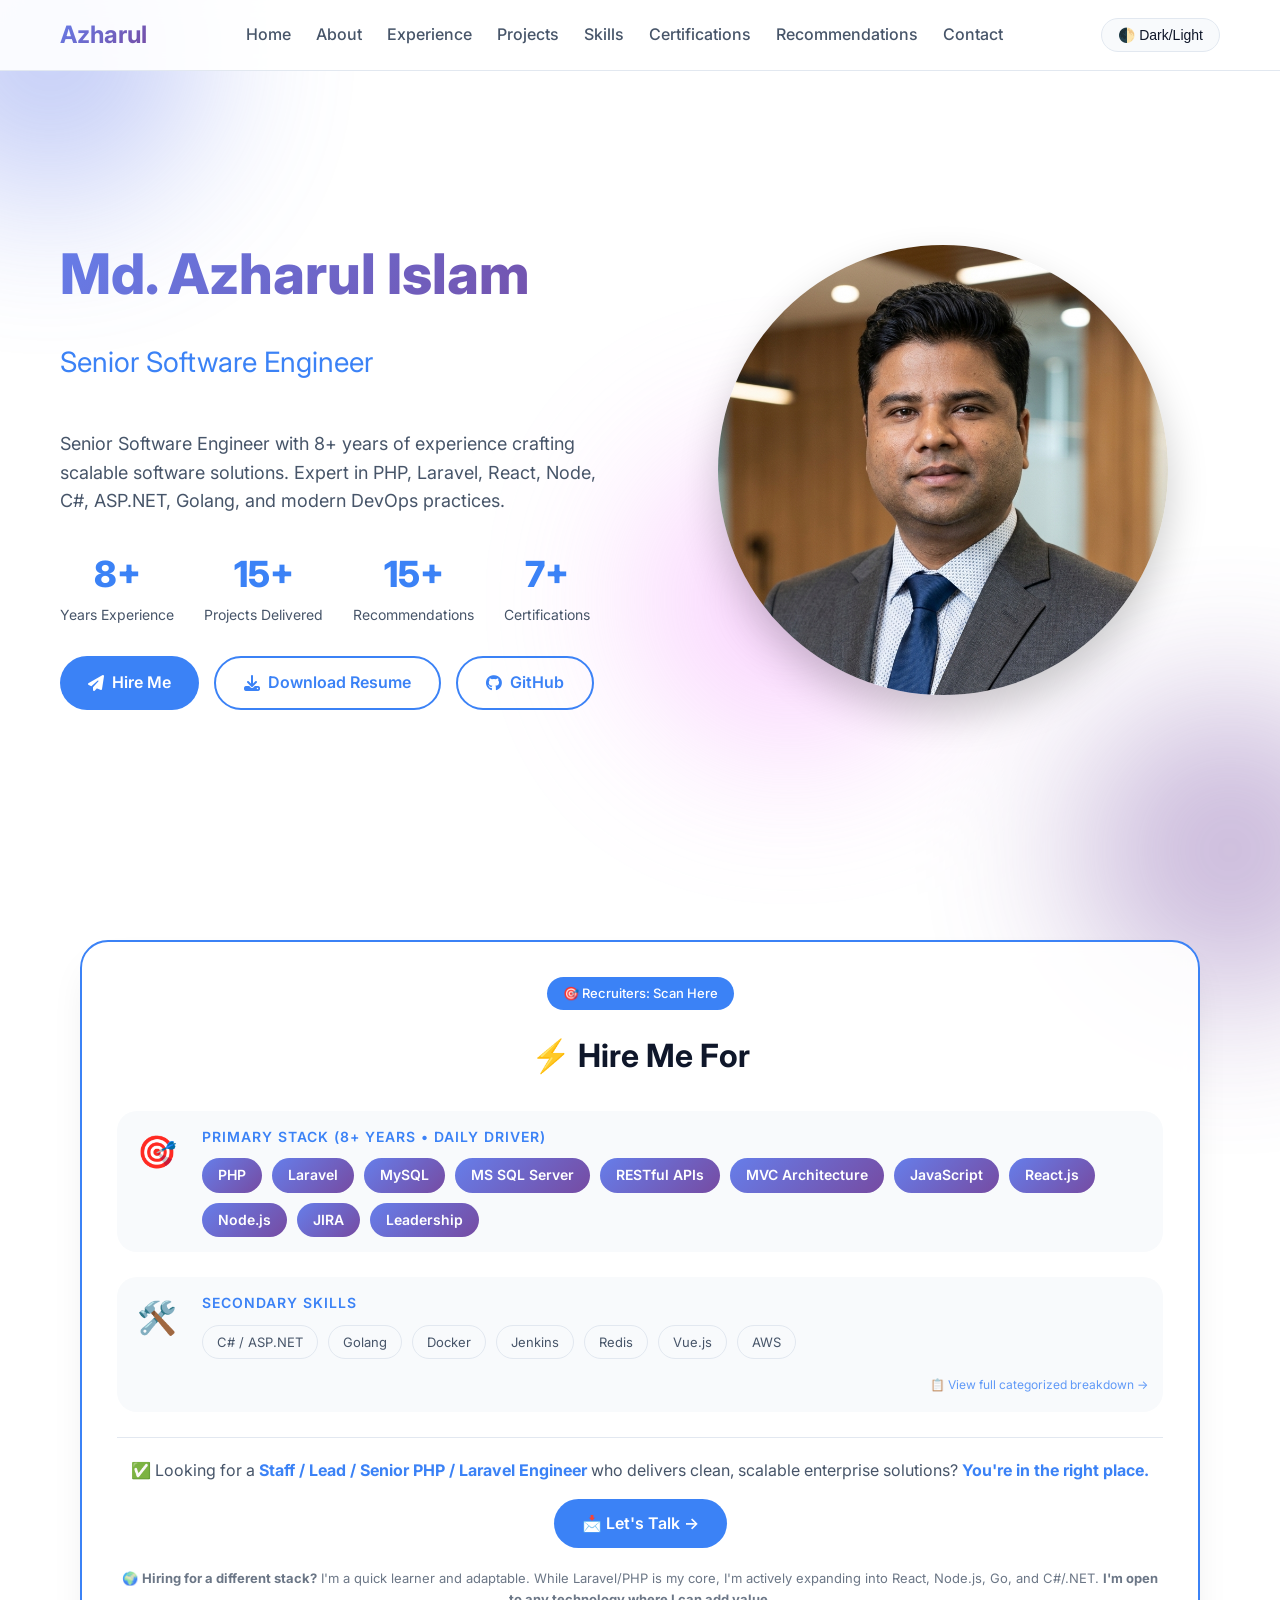
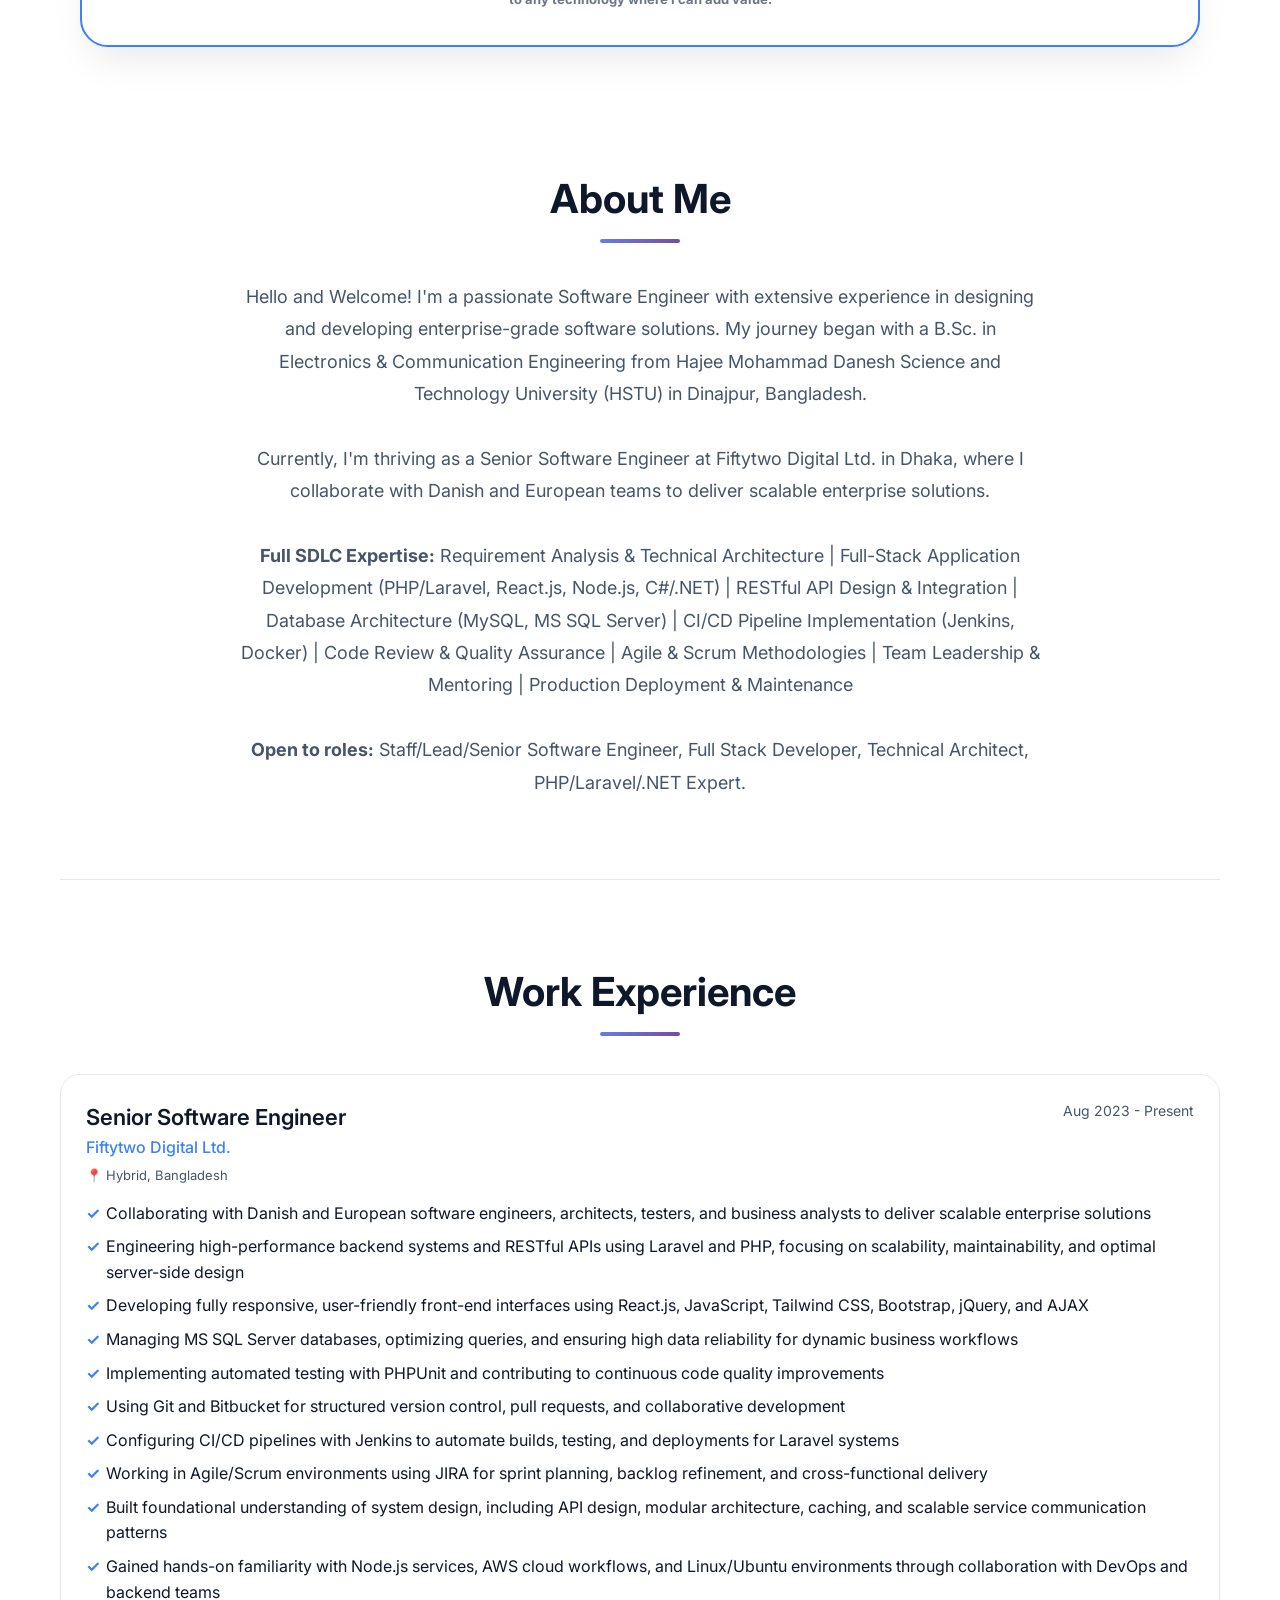
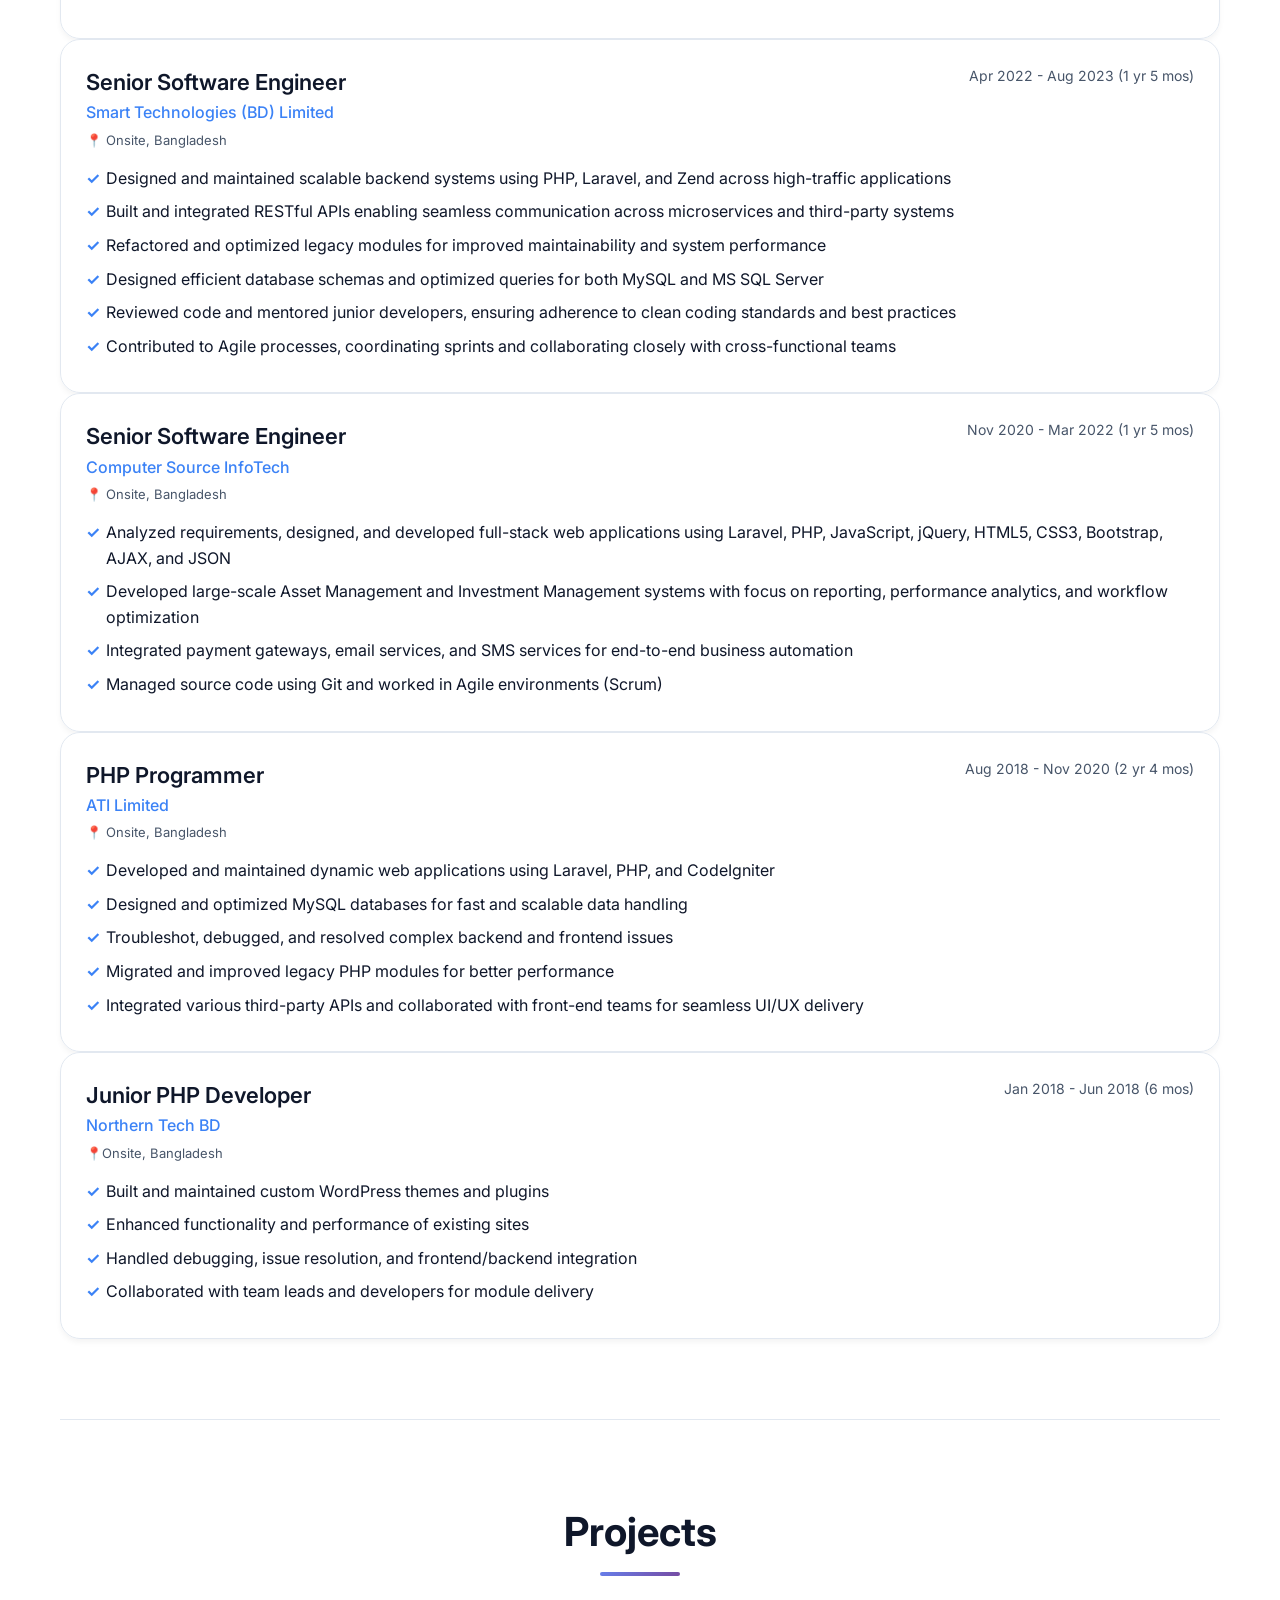
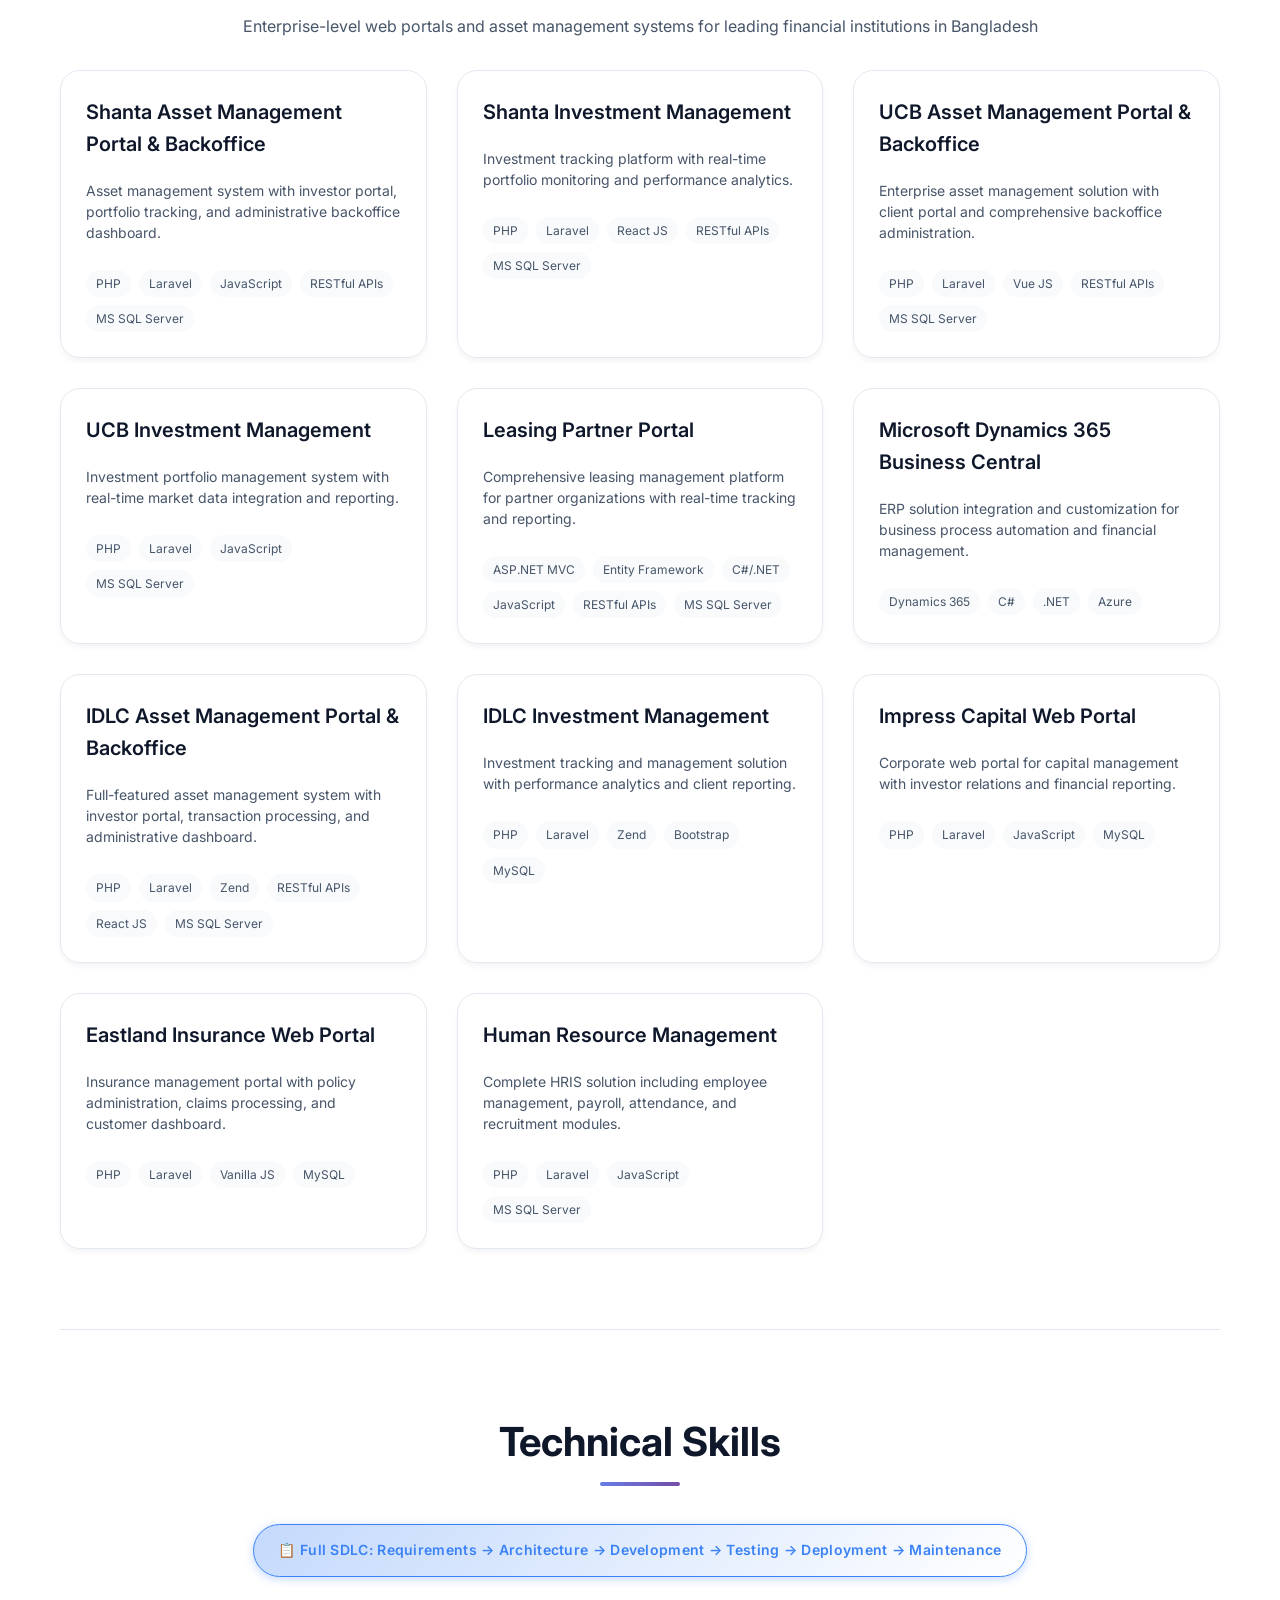
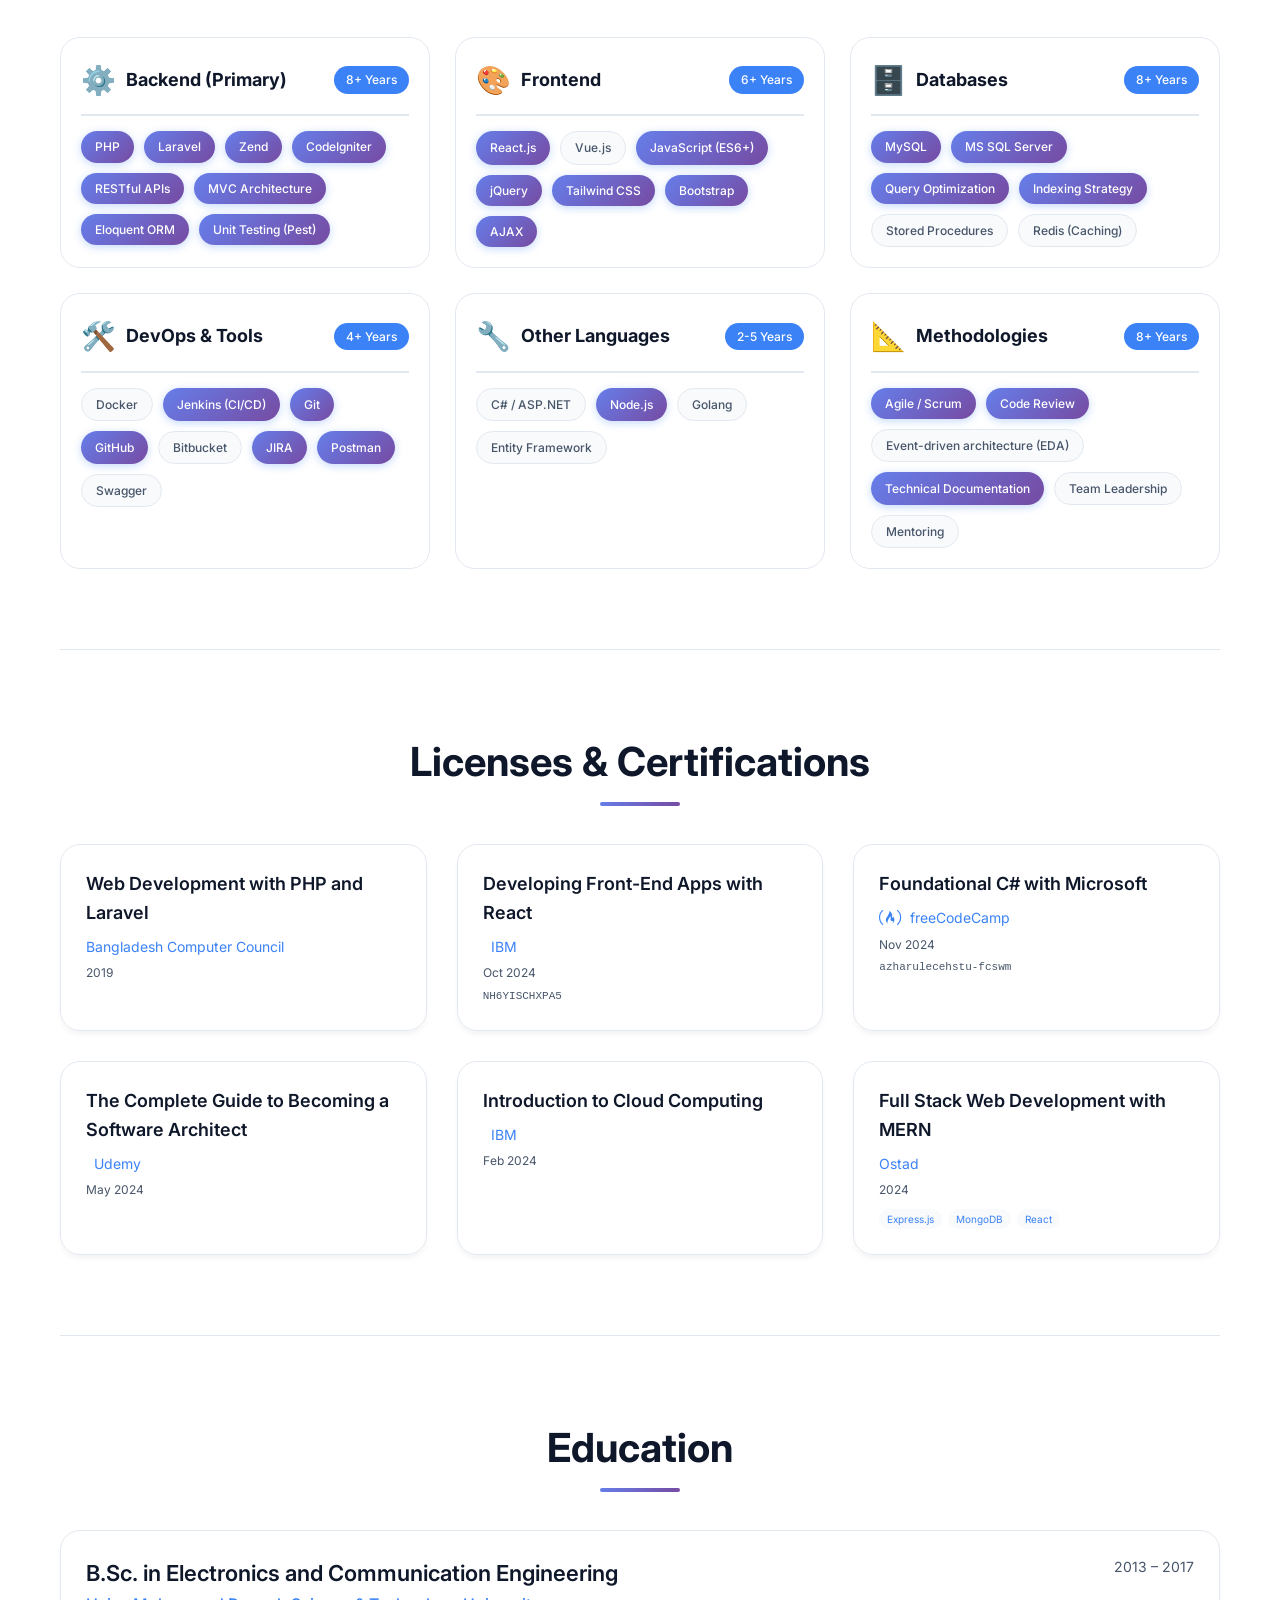
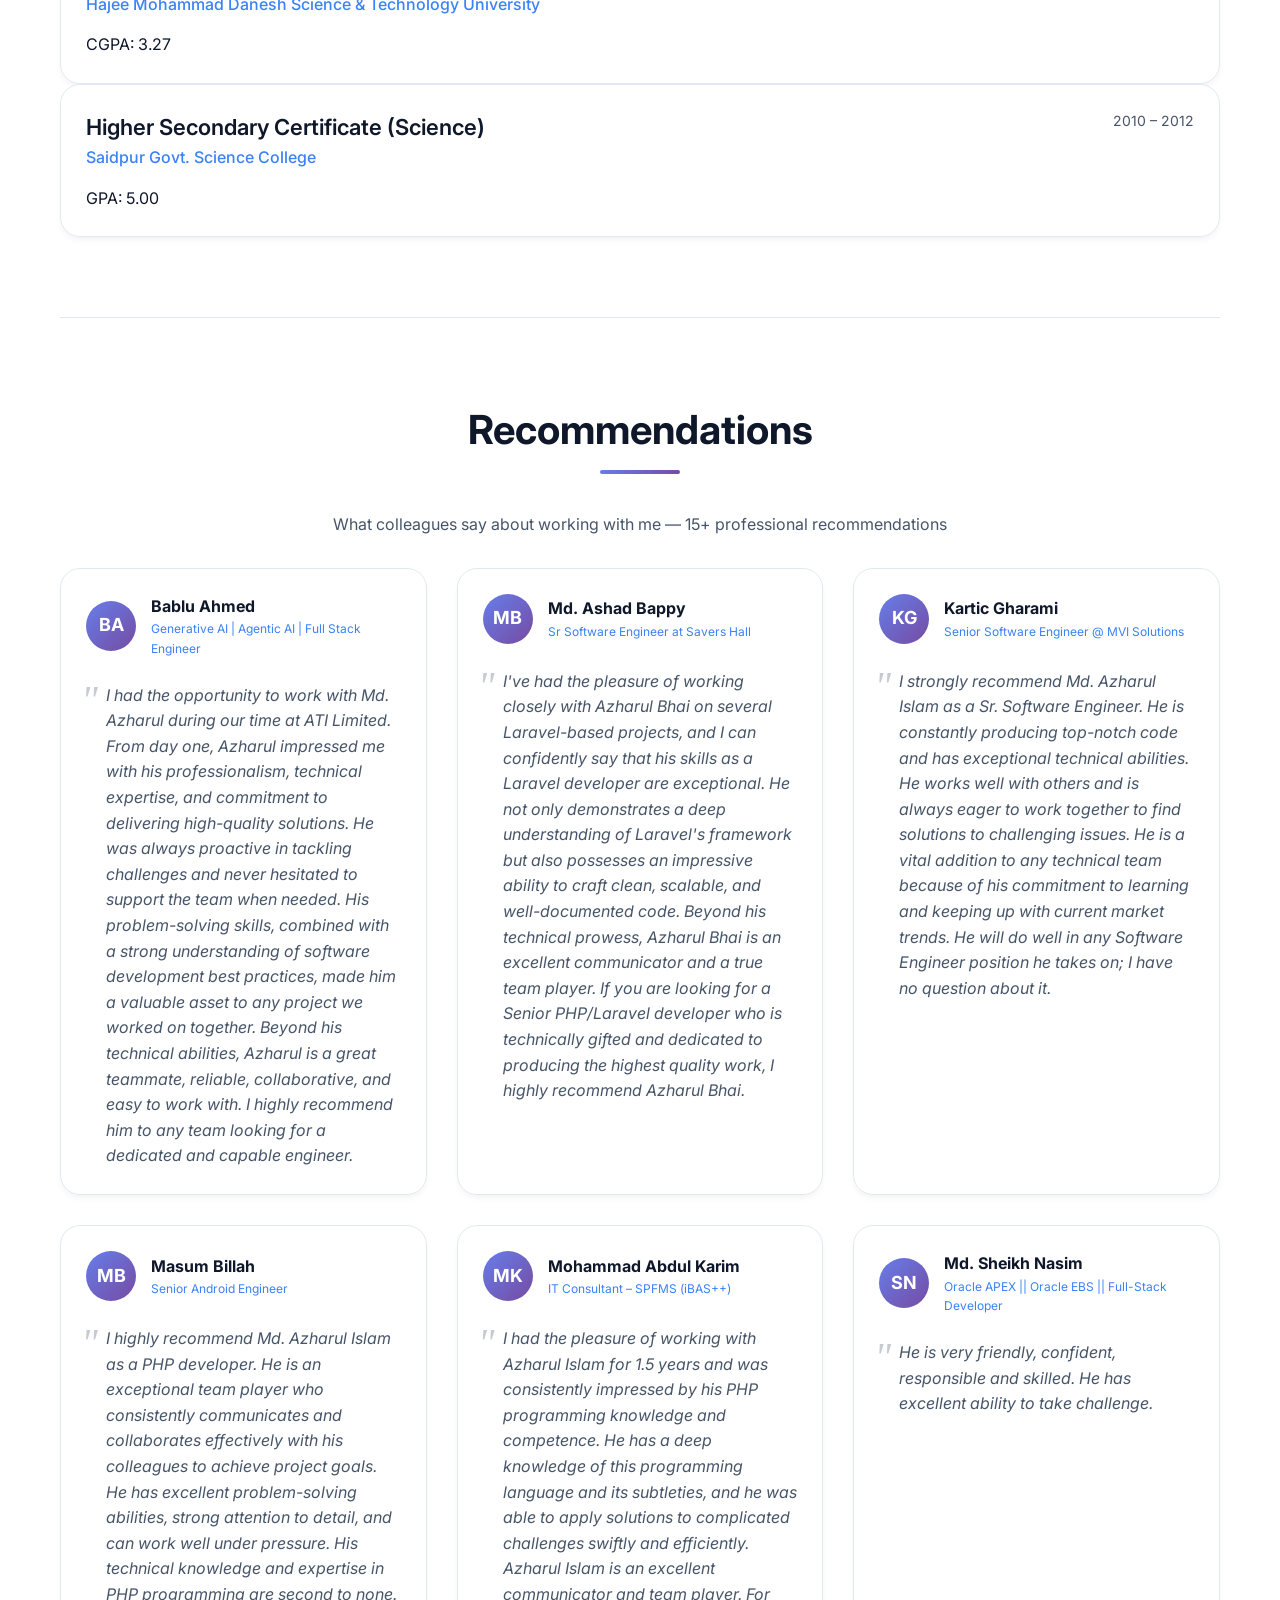
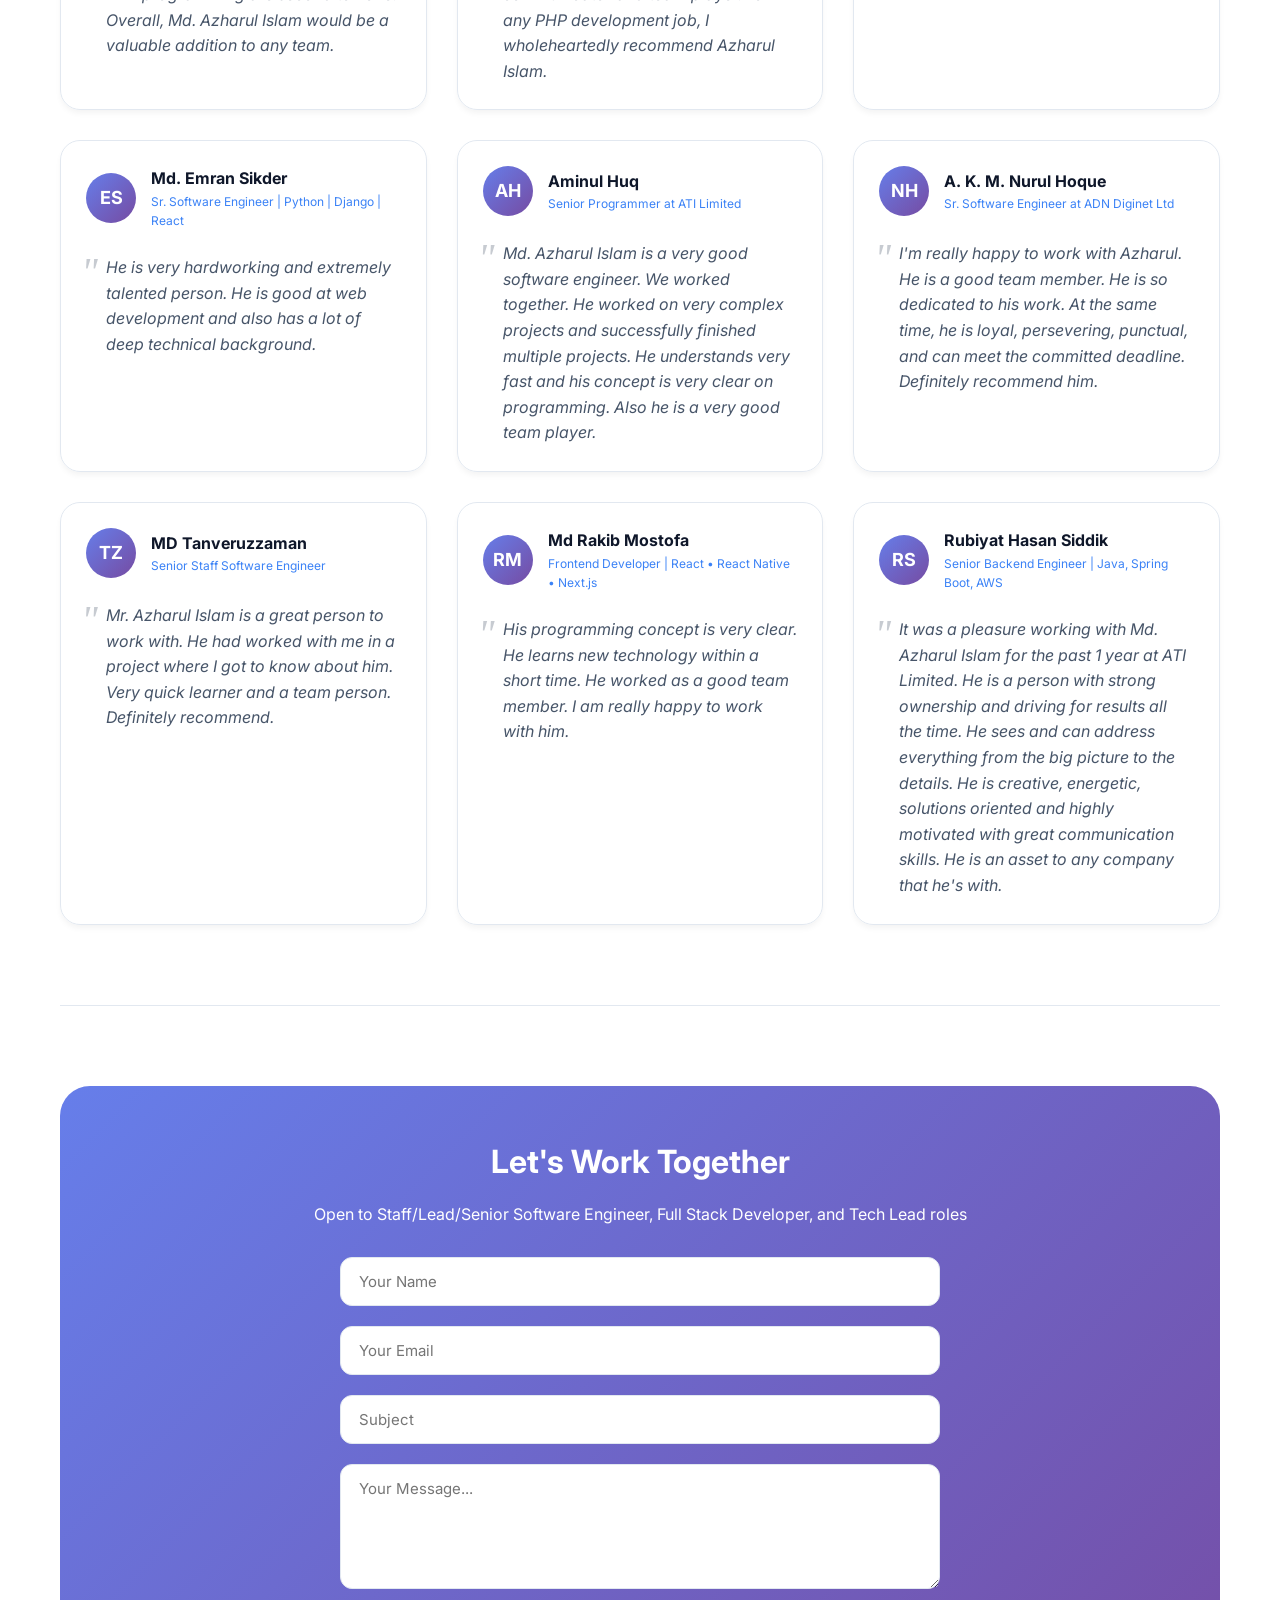
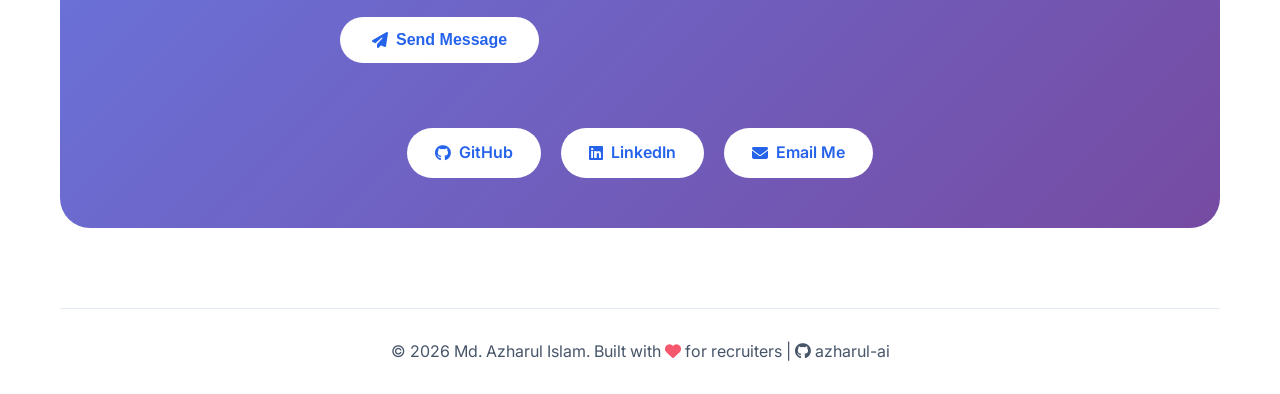
==== commit cd9414c7: "git commit -m "feat: add tech stack match section for recruiters - Add dedicated 'Hire Me For' secti" ====
--- a/index.html
+++ b/index.html
@@ -69,7 +69,7 @@
                             <div class="stat-label">Recommendations</div>
                         </div>
                         <div class="stat">
-                            <div class="stat-number">7</div>
+                            <div class="stat-number">7+</div>
                             <div class="stat-label">Certifications</div>
                         </div>
                     </div>
@@ -81,7 +81,71 @@
                 </div>
                 <div class="hero-image">
                     <div class="profile-circle">
-                        <img src="images/profile.jpg" onerror="this.onerror=null; this.parentElement.innerHTML='AI'; this.parentElement.style.background='var(--gradient-1)'; this.parentElement.style.display='flex'; this.parentElement.style.alignItems='center'; this.parentElement.style.justifyContent='center'; this.parentElement.style.fontSize='100px'; this.parentElement.style.fontWeight='bold';" alt="Md. Azharul Islam - Senior Software Engineer">
+                        <img src="images/profile.png" onerror="this.onerror=null; this.parentElement.innerHTML='AI'; this.parentElement.style.background='var(--gradient-1)'; this.parentElement.style.display='flex'; this.parentElement.style.alignItems='center'; this.parentElement.style.justifyContent='center'; this.parentElement.style.fontSize='100px'; this.parentElement.style.fontWeight='bold';" alt="Md. Azharul Islam - Senior Software Engineer">
+                    </div>
+                </div>
+            </div>
+        </section>
+
+        <!-- Tech Stack Match Section - For Recruiters -->
+        <section id="tech-match" class="tech-match-section">
+            <div class="container">
+                <div class="tech-match-card">
+                    <div class="tech-match-badge">🎯 Recruiters: Scan Here</div>
+                    <h2>⚡ Hire Me For</h2>
+                    
+                    <!-- Primary Stack -->
+                    <div class="primary-stack">
+                        <div class="stack-icon">🎯</div>
+                        <div class="stack-text">
+                            <span class="stack-label">Primary Stack (8+ Years • Daily Driver)</span>
+                            <div class="stack-items">
+                                <span class="primary-badge">PHP</span>
+                                <span class="primary-badge">Laravel</span>
+                                <span class="primary-badge">MySQL</span>
+                                <span class="primary-badge">MS SQL Server</span>
+                                <span class="primary-badge">RESTful APIs</span>
+                                <span class="primary-badge">MVC Architecture</span>
+                                <span class="primary-badge">JavaScript</span>
+                                <span class="primary-badge">React.js</span>
+                                <span class="primary-badge">Node.js</span>
+                                <span class="primary-badge">JIRA</span>
+                                <span class="primary-badge">Leadership</span>
+                            </div>
+                        </div>
+                    </div>
+
+                    <!-- Secondary Stack (WITH ACTUAL SKILLS) -->
+                    <div class="secondary-stack">
+                        <div class="stack-icon">🛠️</div>
+                        <div class="stack-text">
+                            <span class="stack-label">Secondary Skills</span>
+                            <div class="stack-items">
+                                <span class="secondary-badge">C# / ASP.NET</span>
+                                <span class="secondary-badge">Golang</span>
+                                <span class="secondary-badge">Docker</span>
+                                <span class="secondary-badge">Jenkins</span>
+                                <span class="secondary-badge">Redis</span>
+                                <span class="secondary-badge">Vue.js</span>
+                                <span class="secondary-badge">AWS</span>
+                            </div>
+                            <div class="view-details-link">
+                                <a href="#skills" class="details-link">
+                                    📋 View full categorized breakdown →
+                                </a>
+                            </div>
+                        </div>
+                    </div>
+
+                    <!-- CTA Line -->
+                    <div class="cta-line">
+                        <p>✅ Looking for a <strong>Staff / Lead / Senior PHP / Laravel Engineer</strong> who delivers clean, scalable enterprise solutions? <strong>You're in the right place.</strong></p>
+                        <a href="#contact" class="tech-cta-btn">📩 Let's Talk →</a>
+                    </div>
+
+                    <!-- Open to Other Stacks -->
+                    <div class="not-for-me">
+                        <p>🌍 <strong>Hiring for a different stack?</strong> I'm a quick learner and adaptable. While Laravel/PHP is my core, I'm actively expanding into React, Node.js, Go, and C#/.NET. <strong>I'm open to any technology where I can add value.</strong></p>
                     </div>
                 </div>
             </div>
@@ -186,7 +250,7 @@
             <div class="experience-item">
                 <div class="exp-header">
                     <div>
-                        <div class="exp-title">Junior Web Developer</div>
+                        <div class="exp-title">Junior PHP Developer</div>
                         <div class="exp-company">Northern Tech BD</div>
                         <div class="exp-location">📍Onsite, Bangladesh</div>
                     </div>
@@ -352,20 +416,122 @@
             </div>
         </section>
 
-        <!-- Skills Section -->
+        <!-- Skills Section - AI Optimized with Categories -->
         <section id="skills" class="section">
             <h2 class="section-title">Technical Skills</h2>
-            <div class="skills-cloud">
-                <span class="skill-badge">PHP</span><span class="skill-badge">Laravel</span><span class="skill-badge">MVC</span>
-                <span class="skill-badge">React.js</span><span class="skill-badge">TALL Stack</span>
-                <span class="skill-badge">Node.js</span><span class="skill-badge">C#</span><span class="skill-badge">ASP.NET</span>
-                <span class="skill-badge">Golang</span><span class="skill-badge">Vue.js</span><span class="skill-badge">JavaScript</span>
-                <span class="skill-badge">jQuery</span><span class="skill-badge">MySQL</span><span class="skill-badge">MS SQL Server</span>
-                <span class="skill-badge">Docker</span><span class="skill-badge">Jenkins</span><span class="skill-badge">Git</span>
-                <span class="skill-badge">GitHub</span><span class="skill-badge">Bitbucket</span><span class="skill-badge">Postman</span>
-                <span class="skill-badge">Swagger</span><span class="skill-badge">OAuth 2.0</span><span class="skill-badge">Microservices</span>
-                <span class="skill-badge">AWS</span><span class="skill-badge">RESTful APIs</span><span class="skill-badge">Tailwind CSS</span>
-                <span class="skill-badge">Bootstrap</span><span class="skill-badge">Agile/Scrum</span><span class="skill-badge">More...</span>
+            
+            <!-- Full SDLC Expertise Banner (For AI Scanners) -->
+            <div style="text-align: center;">
+                <div class="sdlc-banner">
+                    <span>📋 Full SDLC: Requirements → Architecture → Development → Testing → Deployment → Maintenance</span>
+                </div>
+            </div>
+            
+            <div class="skills-categories">
+                <!-- Backend (Primary) -->
+                <div class="skill-category">
+                    <div class="category-header">
+                        <span class="category-icon">⚙️</span>
+                        <span class="category-title">Backend (Primary)</span>
+                        <span class="category-years">8+ Years</span>
+                    </div>
+                    <div class="category-skills">
+                        <span class="skill-badge-core">PHP</span>
+                        <span class="skill-badge-core">Laravel</span>
+                        <span class="skill-badge-core">Zend</span>
+                        <span class="skill-badge-core">CodeIgniter</span>
+                        <span class="skill-badge-core">RESTful APIs</span>
+                        <span class="skill-badge-core">MVC Architecture</span>
+                        <span class="skill-badge-core">Eloquent ORM</span>
+                        <span class="skill-badge-core">Unit Testing (Pest)</span>
+                    </div>
+                </div>
+                
+                <!-- Frontend (Secondary) -->
+                <div class="skill-category">
+                    <div class="category-header">
+                        <span class="category-icon">🎨</span>
+                        <span class="category-title">Frontend</span>
+                        <span class="category-years">6+ Years</span>
+                    </div>
+                    <div class="category-skills">
+                        <span class="skill-badge-core">React.js</span>
+                        <span class="skill-badge">Vue.js</span>
+                        <span class="skill-badge-core">JavaScript (ES6+)</span>
+                        <span class="skill-badge-core">jQuery</span>
+                        <span class="skill-badge-core">Tailwind CSS</span>
+                        <span class="skill-badge-core">Bootstrap</span>
+                        <span class="skill-badge-core">AJAX</span>
+                    </div>
+                </div>
+                
+                <!-- Databases -->
+                <div class="skill-category">
+                    <div class="category-header">
+                        <span class="category-icon">🗄️</span>
+                        <span class="category-title">Databases</span>
+                        <span class="category-years">8+ Years</span>
+                    </div>
+                    <div class="category-skills">
+                        <span class="skill-badge-core">MySQL</span>
+                        <span class="skill-badge-core">MS SQL Server</span>
+                        <span class="skill-badge-core">Query Optimization</span>
+                        <span class="skill-badge-core">Indexing Strategy</span>
+                        <span class="skill-badge">Stored Procedures</span>
+                        <span class="skill-badge">Redis (Caching)</span>
+                    </div>
+                </div>
+                
+                <!-- DevOps & Tools -->
+                <div class="skill-category">
+                    <div class="category-header">
+                        <span class="category-icon">🛠️</span>
+                        <span class="category-title">DevOps & Tools</span>
+                        <span class="category-years">4+ Years</span>
+                    </div>
+                    <div class="category-skills">
+                        <span class="skill-badge">Docker</span>
+                        <span class="skill-badge-core">Jenkins (CI/CD)</span>
+                        <span class="skill-badge-core">Git</span>
+                        <span class="skill-badge-core">GitHub</span>
+                        <span class="skill-badge">Bitbucket</span>
+                        <span class="skill-badge-core">JIRA</span>
+                        <span class="skill-badge-core">Postman</span>
+                        <span class="skill-badge">Swagger</span>
+                    </div>
+                </div>
+                
+                <!-- Other Languages (Contextual) -->
+                <div class="skill-category">
+                    <div class="category-header">
+                        <span class="category-icon">🔧</span>
+                        <span class="category-title">Other Languages</span>
+                        <span class="category-years">2-5 Years</span>
+                    </div>
+                    <div class="category-skills">
+                        <span class="skill-badge">C# / ASP.NET</span>
+                        <span class="skill-badge-core">Node.js</span>
+                        <span class="skill-badge">Golang</span>
+                        <span class="skill-badge">Entity Framework</span>
+                    </div>
+                </div>
+                
+                <!-- Methodologies -->
+                <div class="skill-category">
+                    <div class="category-header">
+                        <span class="category-icon">📐</span>
+                        <span class="category-title">Methodologies</span>
+                        <span class="category-years">8+ Years</span>
+                    </div>
+                    <div class="category-skills">
+                        <span class="skill-badge-core">Agile / Scrum</span>
+                        <span class="skill-badge-core">Code Review</span>
+                        <span class="skill-badge">Event-driven architecture (EDA)</span>
+                        <span class="skill-badge-core">Technical Documentation</span>
+                        <span class="skill-badge">Team Leadership</span>
+                        <span class="skill-badge">Mentoring</span>
+                    </div>
+                </div>
             </div>
         </section>
 
--- a/css/style.css
+++ b/css/style.css
@@ -257,8 +257,8 @@
 }
 
 .profile-circle {
-    width: 350px;
-    height: 350px;
+    width: 450px;
+    height: 450px;
     border-radius: 50%;
     margin: 0 auto;
     animation: pulse 3s infinite;
@@ -724,3 +724,452 @@
         display: none;
     }
 }
+
+/* Tech Match Section - For Recruiters */
+.tech-match-section {
+    padding: 40px 0;
+}
+
+.tech-match-card {
+    background: var(--card-bg);
+    backdrop-filter: blur(10px);
+    border: 2px solid var(--accent);
+    border-radius: 28px;
+    padding: 35px;
+    text-align: center;
+    box-shadow: var(--shadow-lg);
+    transition: all 0.3s ease;
+}
+
+.tech-match-card:hover {
+    transform: translateY(-3px);
+    box-shadow: 0 20px 40px var(--accent-glow);
+}
+
+.tech-match-badge {
+    display: inline-block;
+    background: var(--accent);
+    color: white;
+    padding: 6px 16px;
+    border-radius: 40px;
+    font-size: 13px;
+    font-weight: 500;
+    margin-bottom: 20px;
+}
+
+.tech-match-card h2 {
+    font-size: 32px;
+    margin-bottom: 30px;
+    color: var(--text-primary);
+}
+
+.primary-stack, .secondary-stack {
+    display: flex;
+    align-items: flex-start;
+    gap: 20px;
+    text-align: left;
+    margin-bottom: 25px;
+    padding: 15px;
+    background: var(--bg-secondary);
+    border-radius: 20px;
+}
+
+.stack-icon {
+    font-size: 32px;
+    min-width: 50px;
+    text-align: center;
+}
+
+.stack-text {
+    flex: 1;
+}
+
+.stack-label {
+    font-weight: 600;
+    font-size: 14px;
+    color: var(--accent);
+    text-transform: uppercase;
+    letter-spacing: 1px;
+    display: block;
+    margin-bottom: 10px;
+}
+
+.stack-items {
+    display: flex;
+    flex-wrap: wrap;
+    gap: 10px;
+}
+
+.primary-badge {
+    background: var(--gradient-1);
+    color: white;
+    padding: 6px 16px;
+    border-radius: 30px;
+    font-size: 14px;
+    font-weight: 600;
+}
+
+.secondary-badge {
+    background: var(--bg-secondary);
+    border: 1px solid var(--border);
+    color: var(--text-secondary);
+    padding: 6px 14px;
+    border-radius: 30px;
+    font-size: 13px;
+}
+
+.cta-line {
+    margin-top: 20px;
+    padding-top: 20px;
+    border-top: 1px solid var(--border);
+}
+
+.cta-line p {
+    margin-bottom: 15px;
+    color: var(--text-secondary);
+}
+
+.cta-line strong {
+    color: var(--accent);
+}
+
+.tech-cta-btn {
+    display: inline-block;
+    background: var(--accent);
+    color: white;
+    padding: 12px 28px;
+    border-radius: 40px;
+    text-decoration: none;
+    font-weight: 600;
+    transition: all 0.3s;
+}
+
+.tech-cta-btn:hover {
+    background: var(--accent-dark);
+    transform: translateY(-2px);
+    box-shadow: 0 8px 20px var(--accent-glow);
+}
+
+.not-for-me {
+    margin-top: 20px;
+    font-size: 13px;
+    color: var(--text-secondary);
+    opacity: 0.8;
+}
+
+/* Mobile Responsive */
+@media (max-width: 768px) {
+    .primary-stack, .secondary-stack {
+        flex-direction: column;
+        align-items: center;
+        text-align: center;
+    }
+    .stack-items {
+        justify-content: center;
+    }
+    .tech-match-card h2 {
+        font-size: 24px;
+    }
+}
+
+/* SDLC Banner */
+.sdlc-banner {
+    text-align: center;
+    background: linear-gradient(135deg, var(--accent-glow), transparent);
+    padding: 12px 20px;
+    border-radius: 50px;
+    margin-bottom: 35px;
+    font-size: 13px;
+    font-weight: 500;
+    color: var(--accent);
+    border: 1px solid var(--accent);
+    display: inline-block;
+    width: auto;
+    margin-left: auto;
+    margin-right: auto;
+}
+
+/* Skills Categories Grid */
+.skills-categories {
+    display: grid;
+    grid-template-columns: repeat(auto-fit, minmax(320px, 1fr));
+    gap: 25px;
+}
+
+.skill-category {
+    background: var(--card-bg);
+    backdrop-filter: blur(5px);
+    border: 1px solid var(--border);
+    border-radius: 20px;
+    padding: 20px;
+    transition: all 0.3s ease;
+}
+
+.skill-category:hover {
+    transform: translateY(-3px);
+    border-color: var(--accent);
+    box-shadow: var(--shadow-md);
+}
+
+.category-header {
+    display: flex;
+    align-items: center;
+    gap: 10px;
+    margin-bottom: 15px;
+    padding-bottom: 12px;
+    border-bottom: 2px solid var(--border);
+    flex-wrap: wrap;
+}
+
+.category-icon {
+    font-size: 28px;
+}
+
+.category-title {
+    font-size: 18px;
+    font-weight: 700;
+    color: var(--text-primary);
+    flex: 1;
+}
+
+.category-years {
+    font-size: 12px;
+    background: var(--accent);
+    color: white;
+    padding: 4px 12px;
+    border-radius: 30px;
+    font-weight: 500;
+}
+
+.category-skills {
+    display: flex;
+    flex-wrap: wrap;
+    gap: 10px;
+}
+
+.category-skills .skill-badge-core,
+.category-skills .skill-badge {
+    padding: 6px 14px;
+    border-radius: 25px;
+    font-size: 12px;
+    font-weight: 500;
+}
+
+.skill-badge-core {
+    background: var(--gradient-1);
+    color: white;
+}
+
+.skill-badge {
+    background: var(--bg-secondary);
+    border: 1px solid var(--border);
+    color: var(--text-secondary);
+}
+
+/* Mobile Responsive */
+@media (max-width: 768px) {
+    .skills-categories {
+        grid-template-columns: 1fr;
+    }
+    .category-header {
+        flex-direction: column;
+        text-align: center;
+    }
+    .category-skills {
+        justify-content: center;
+    }
+    .sdlc-banner {
+        font-size: 11px;
+        text-align: center;
+        width: 100%;
+    }
+}
+
+/* ============================================
+   CENTERED SDLC BANNER
+   ============================================ */
+.sdlc-banner {
+    text-align: center;
+    background: linear-gradient(135deg, var(--accent-glow), transparent);
+    padding: 14px 24px;
+    border-radius: 60px;
+    margin-bottom: 40px;
+    border: 1px solid var(--accent);
+    display: inline-block;
+    width: auto;
+    margin-left: auto;
+    margin-right: auto;
+    box-shadow: 0 2px 10px var(--accent-glow);
+}
+
+.sdlc-banner span {
+    font-size: 14px;
+    font-weight: 600;
+    color: var(--accent);
+    letter-spacing: 0.3px;
+}
+
+/* Mobile responsive for SDLC banner */
+@media (max-width: 768px) {
+    .sdlc-banner {
+        padding: 10px 16px;
+        width: 100%;
+        text-align: center;
+    }
+    .sdlc-banner span {
+        font-size: 11px;
+    }
+}
+
+/* ============================================
+   SECONDARY BADGE STYLES
+   ============================================ */
+.skill-badge-secondary {
+    background: var(--bg-secondary);
+    border: 1px solid var(--border);
+    color: var(--text-secondary);
+    padding: 8px 16px;
+    border-radius: 30px;
+    font-size: 13px;
+    font-weight: 500;
+    transition: all 0.2s ease;
+    display: inline-flex;
+    align-items: center;
+    gap: 6px;
+}
+
+.skill-badge-secondary:hover {
+    transform: translateY(-2px);
+    border-color: var(--accent);
+    color: var(--accent);
+    background: var(--bg-primary);
+    box-shadow: 0 2px 8px var(--accent-glow);
+}
+
+/* ============================================
+   CORE BADGE STYLES (For reference)
+   ============================================ */
+.skill-badge-core {
+    background: var(--gradient-1);
+    color: white;
+    padding: 8px 18px;
+    border-radius: 30px;
+    font-size: 13px;
+    font-weight: 600;
+    box-shadow: 0 2px 8px var(--accent-glow);
+    transition: all 0.2s ease;
+    display: inline-flex;
+    align-items: center;
+    gap: 6px;
+}
+
+.skill-badge-core:hover {
+    transform: translateY(-2px);
+    box-shadow: 0 4px 12px var(--accent-glow);
+}
+
+/* ============================================
+   SKILLS CATEGORIES GRID (Optional but recommended)
+   ============================================ */
+.skills-categories {
+    display: grid;
+    grid-template-columns: repeat(auto-fit, minmax(320px, 1fr));
+    gap: 25px;
+    margin-top: 20px;
+}
+
+.skill-category {
+    background: var(--card-bg);
+    backdrop-filter: blur(5px);
+    border: 1px solid var(--border);
+    border-radius: 20px;
+    padding: 20px;
+    transition: all 0.3s ease;
+}
+
+.skill-category:hover {
+    transform: translateY(-3px);
+    border-color: var(--accent);
+    box-shadow: var(--shadow-md);
+}
+
+.category-header {
+    display: flex;
+    align-items: center;
+    gap: 10px;
+    margin-bottom: 15px;
+    padding-bottom: 12px;
+    border-bottom: 2px solid var(--border);
+    flex-wrap: wrap;
+}
+
+.category-icon {
+    font-size: 28px;
+}
+
+.category-title {
+    font-size: 18px;
+    font-weight: 700;
+    color: var(--text-primary);
+    flex: 1;
+}
+
+.category-years {
+    font-size: 12px;
+    background: var(--accent);
+    color: white;
+    padding: 4px 12px;
+    border-radius: 30px;
+    font-weight: 500;
+}
+
+.category-skills {
+    display: flex;
+    flex-wrap: wrap;
+    gap: 10px;
+}
+
+/* Mobile responsive for categories */
+@media (max-width: 768px) {
+    .skills-categories {
+        grid-template-columns: 1fr;
+    }
+    .category-header {
+        flex-direction: column;
+        text-align: center;
+    }
+    .category-skills {
+        justify-content: center;
+    }
+}
+
+.view-details-link {
+    margin-top: 12px;
+    text-align: right;
+}
+
+.details-link {
+    font-size: 12px;
+    color: var(--accent);
+    text-decoration: none;
+    opacity: 0.8;
+    transition: all 0.3s ease;
+    display: inline-flex;
+    align-items: center;
+    gap: 5px;
+}
+
+.details-link:hover {
+    opacity: 1;
+    transform: translateX(3px);
+}
+
+@media (max-width: 768px) {
+    .view-details-link {
+        text-align: center;
+        margin-top: 10px;
+    }
+    .details-link {
+        font-size: 11px;
+    }
+}
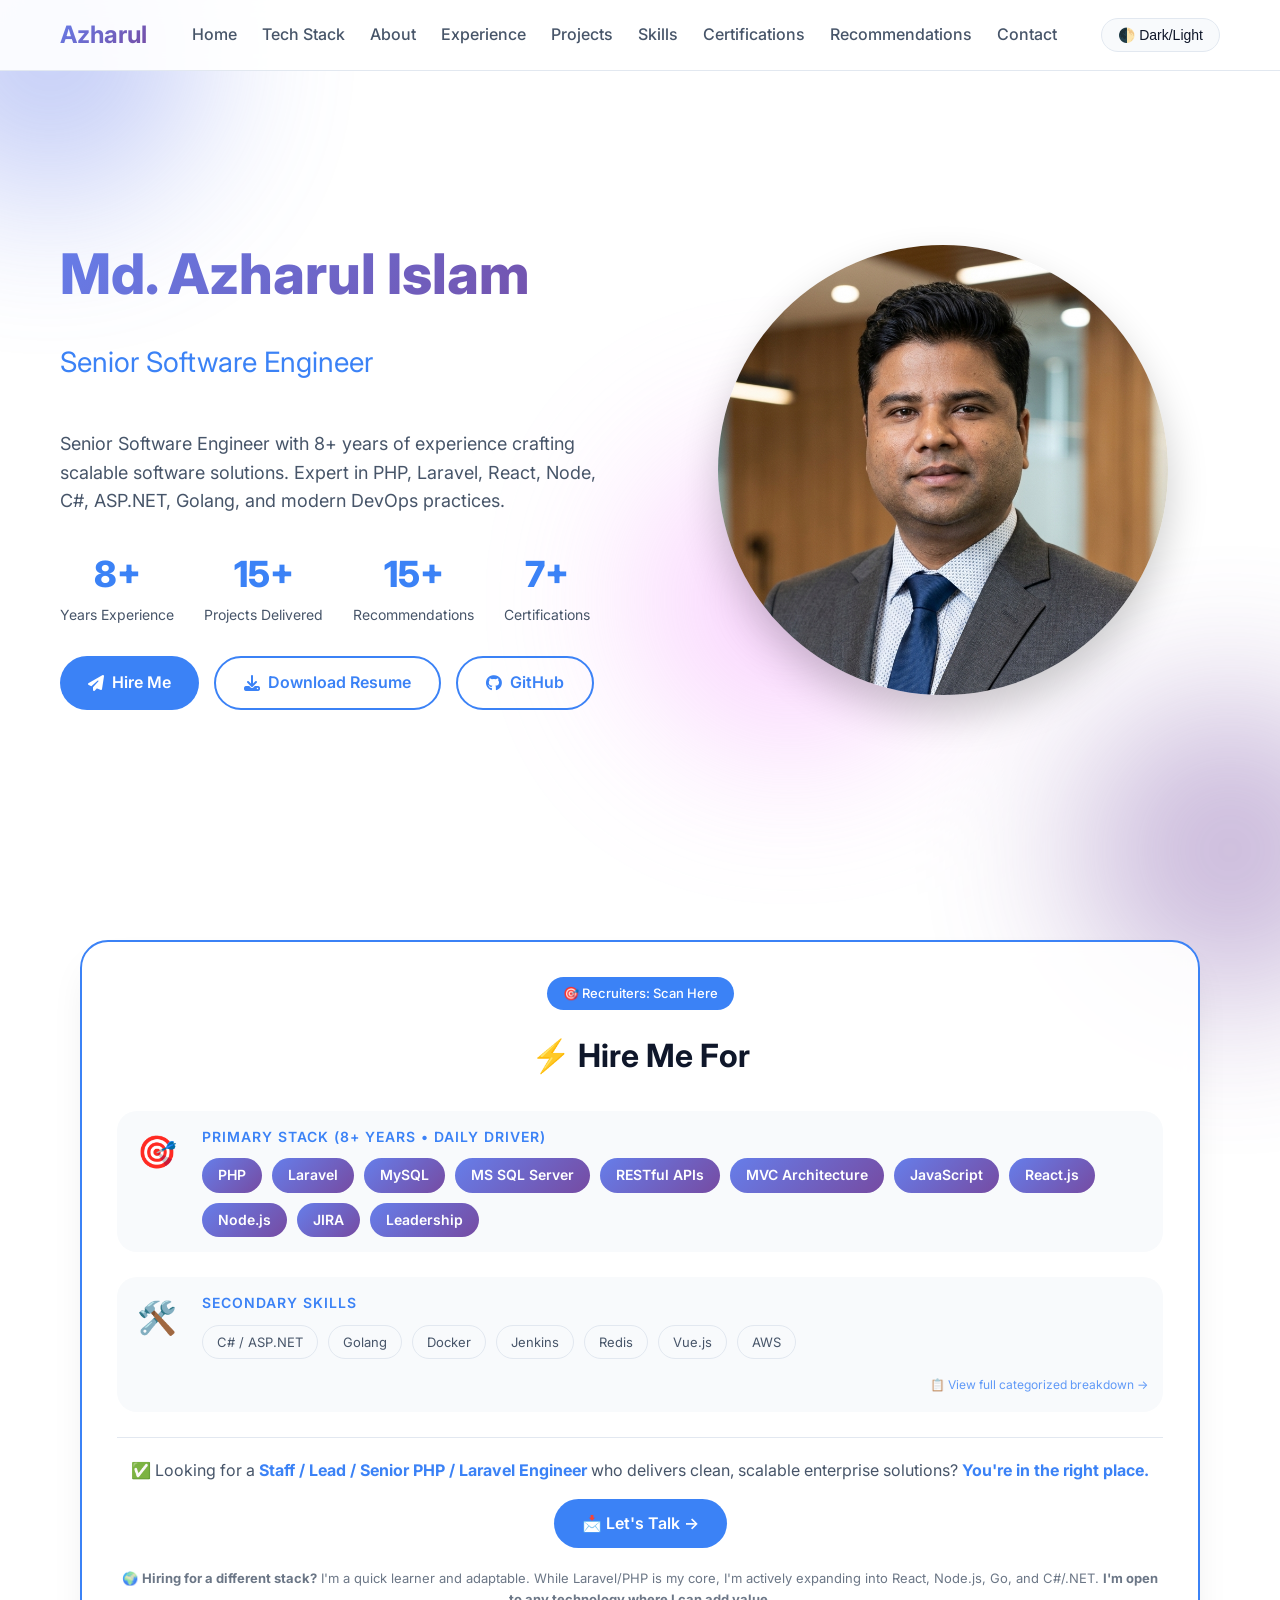
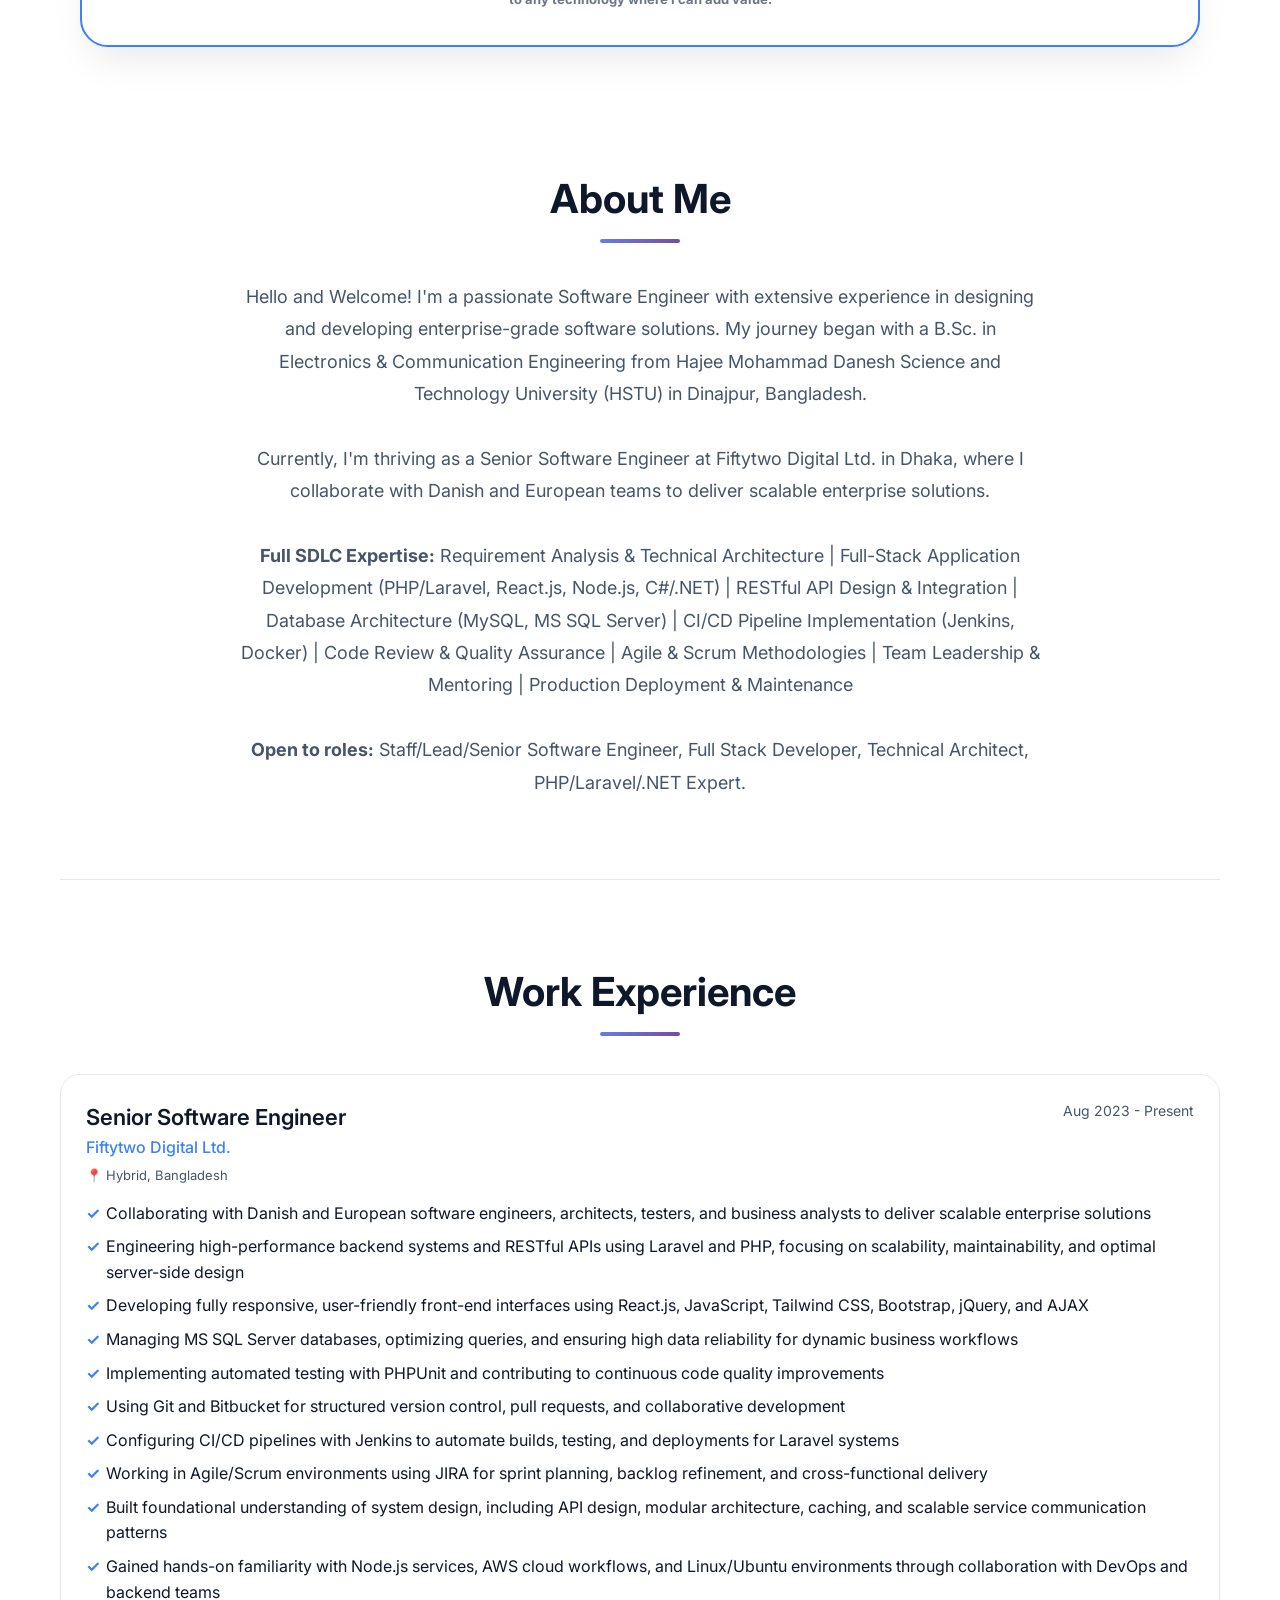
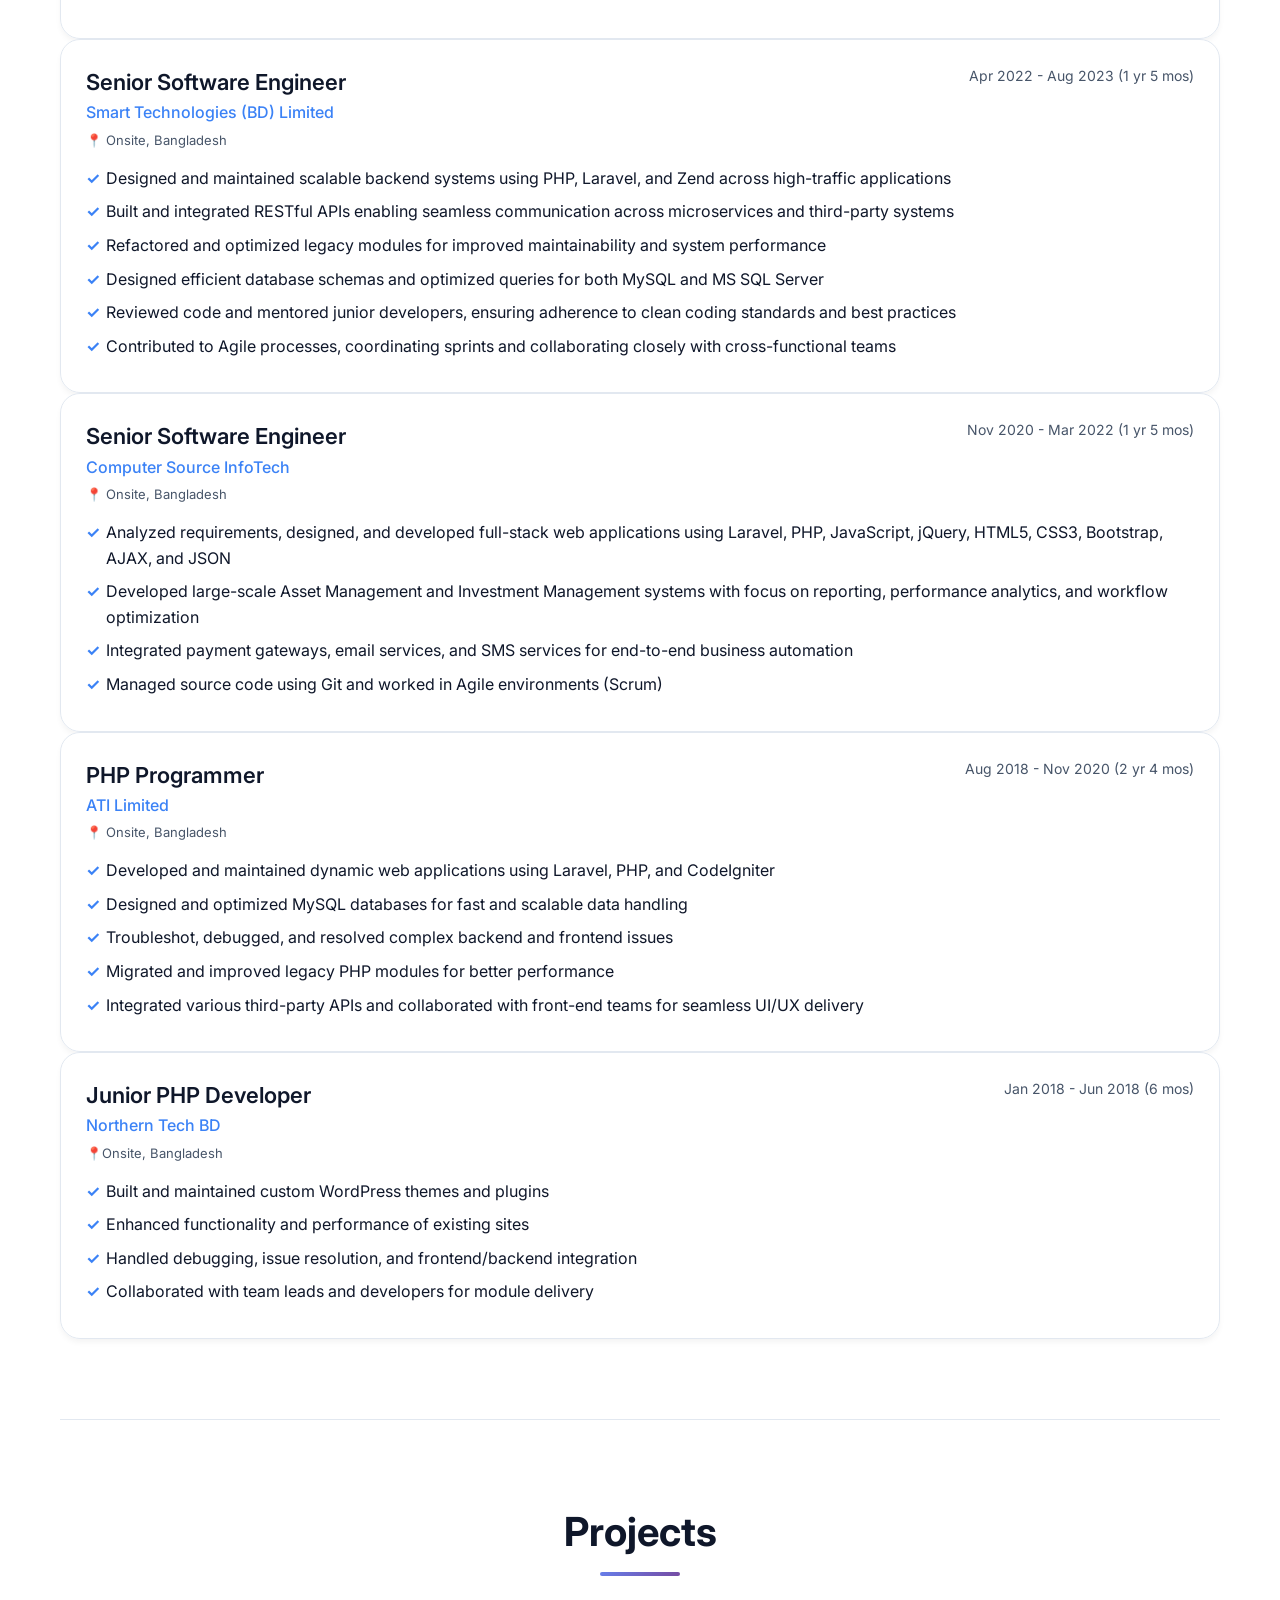
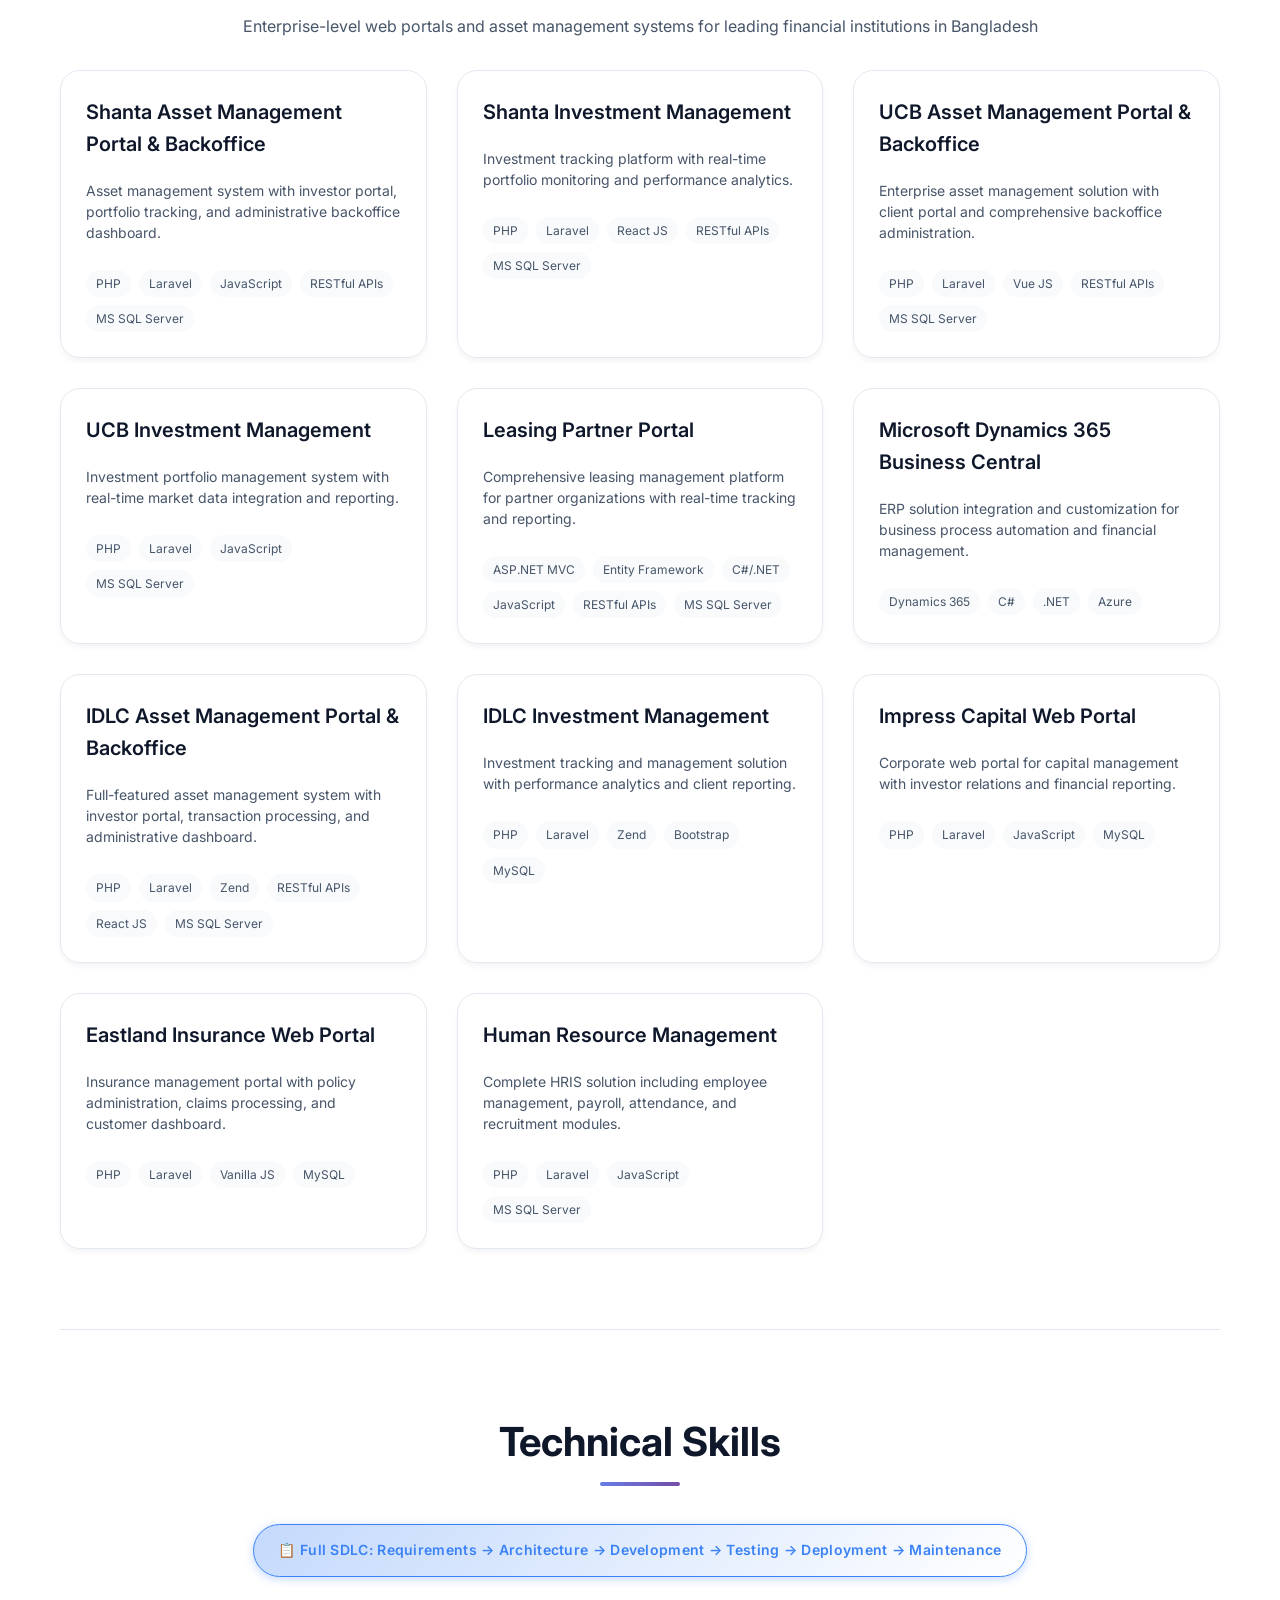
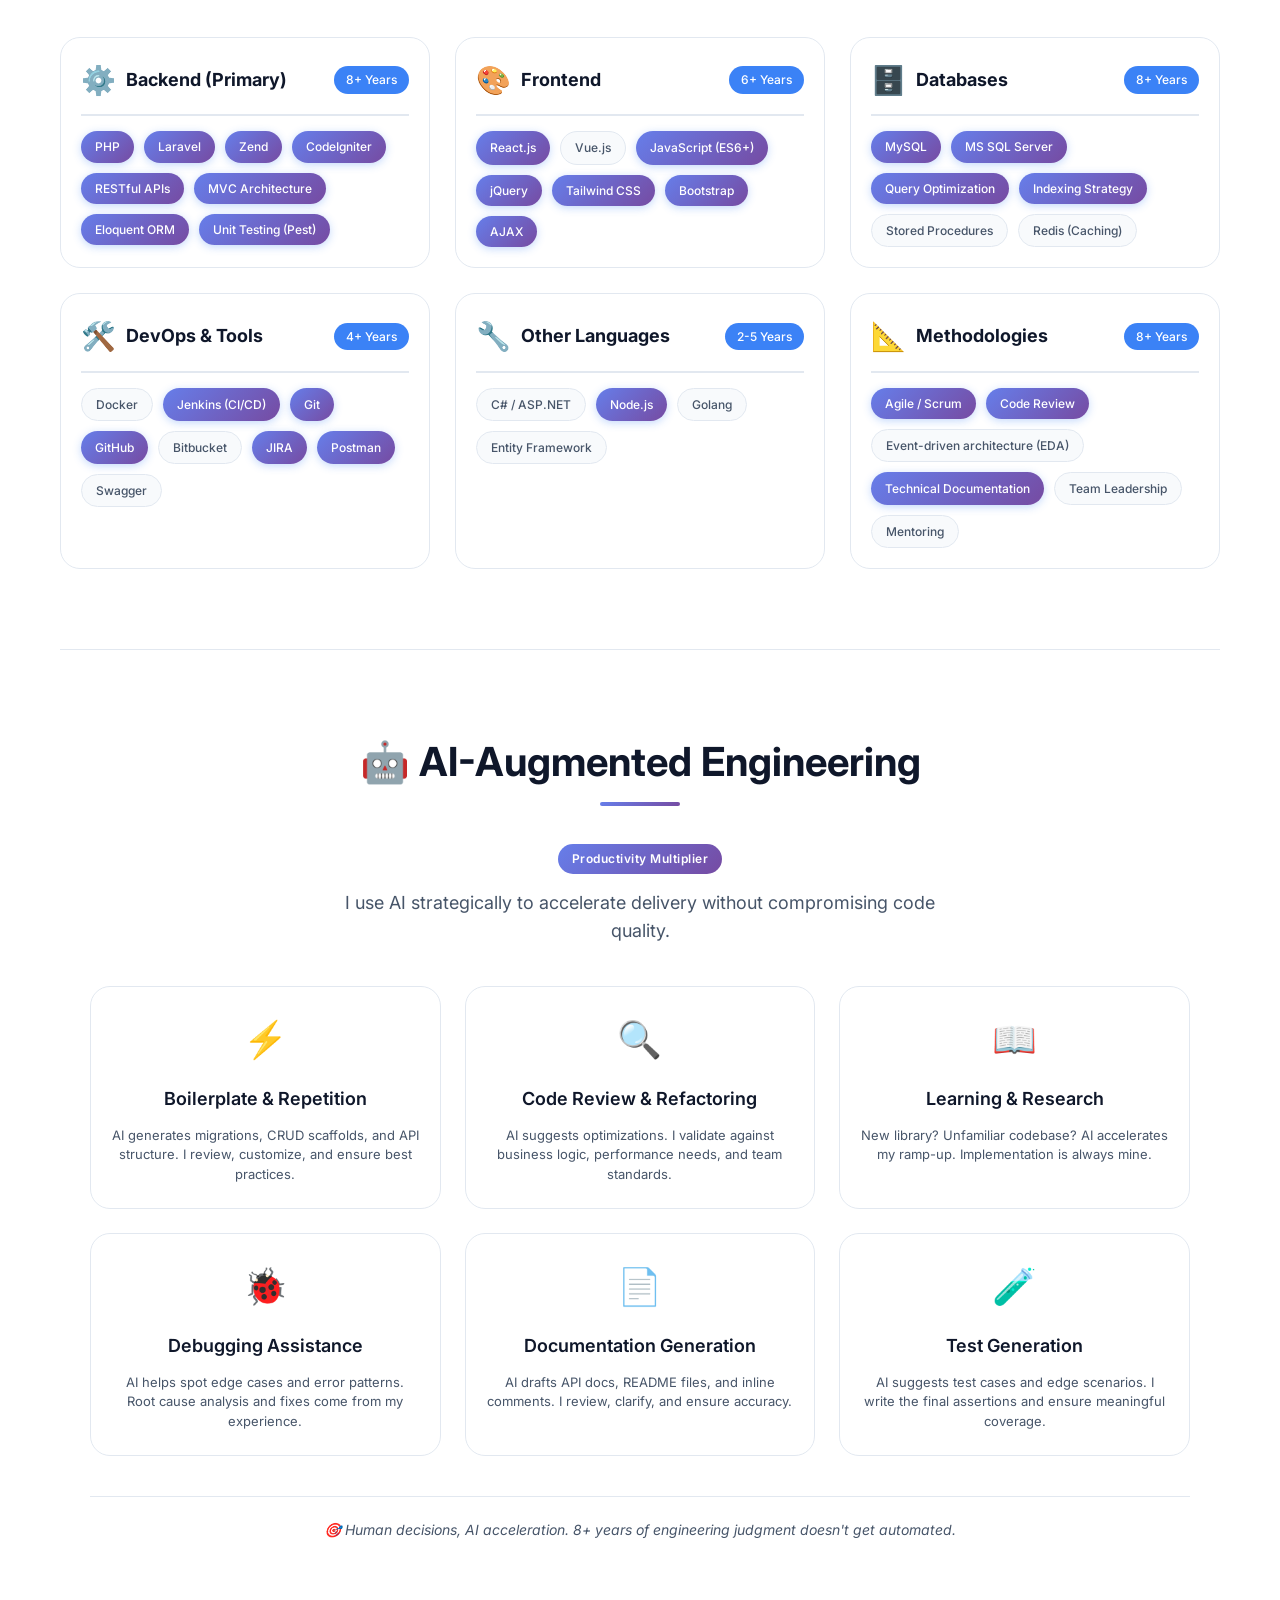
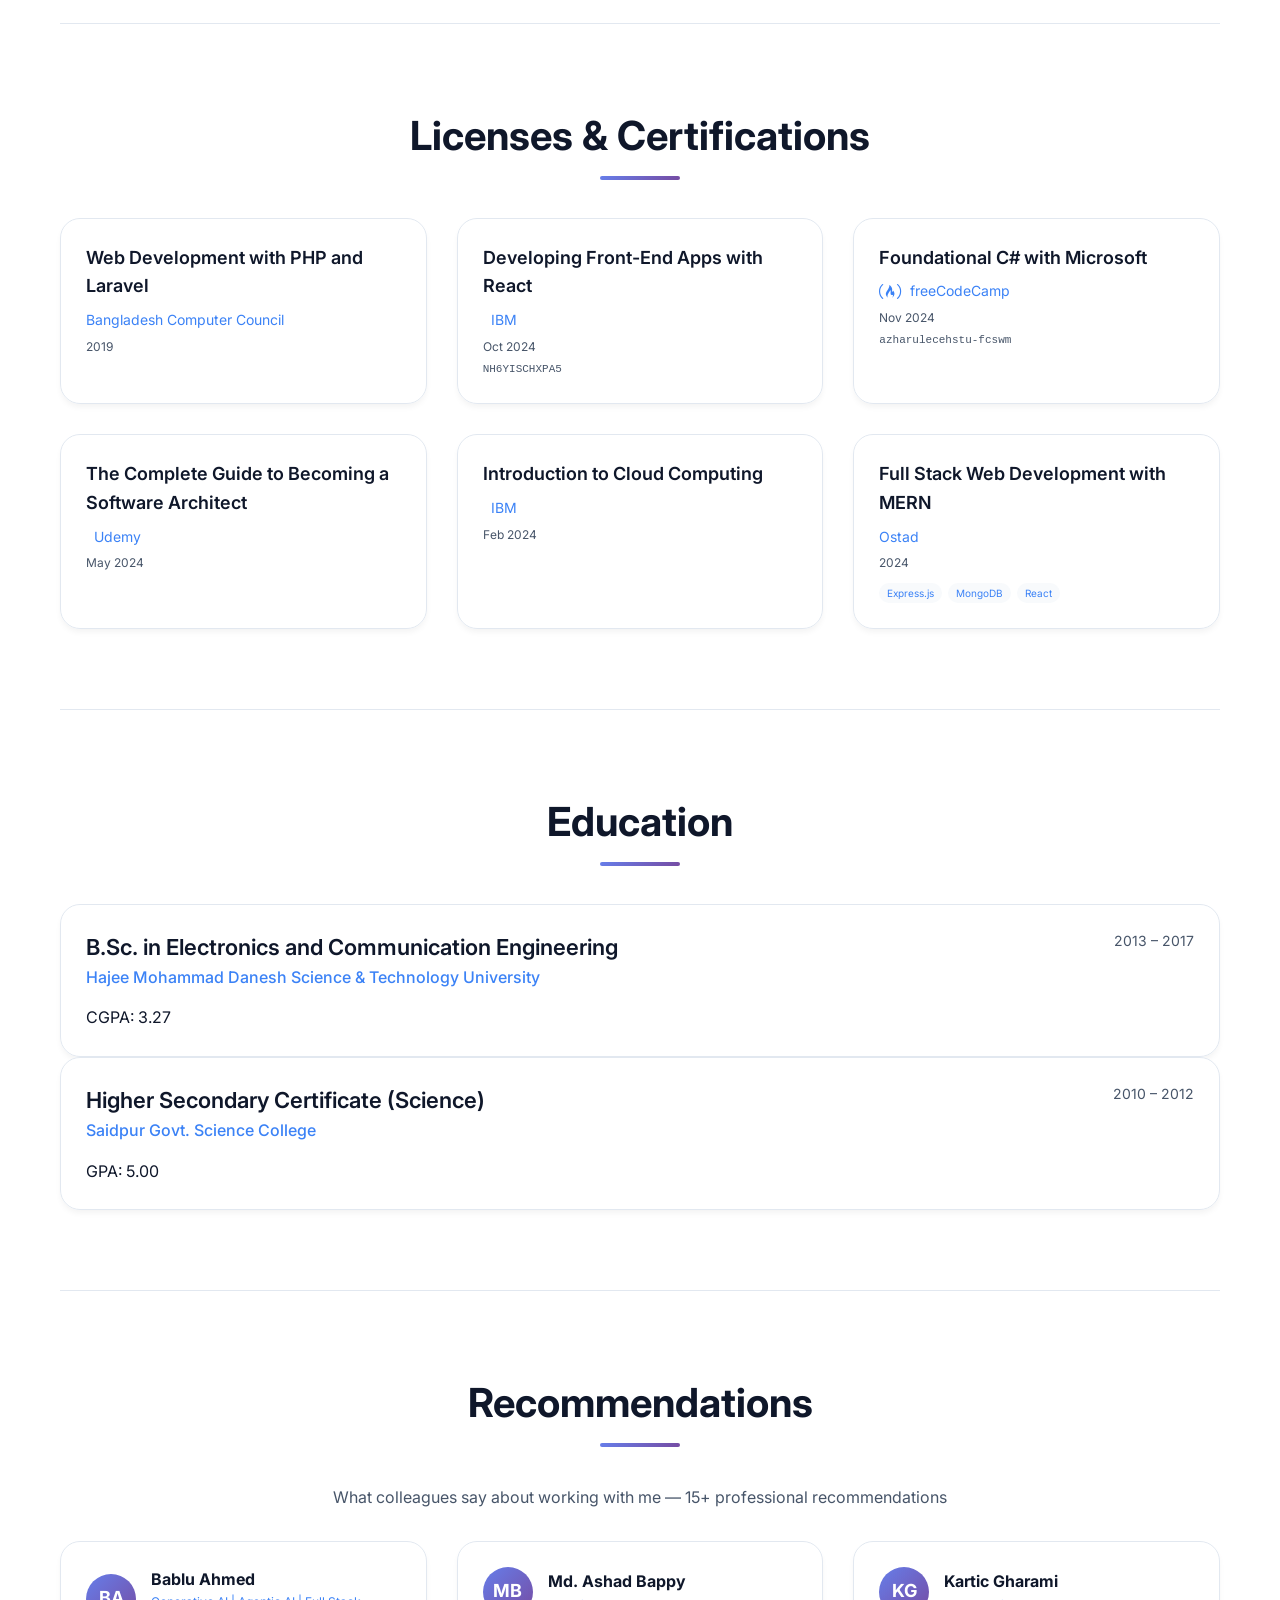
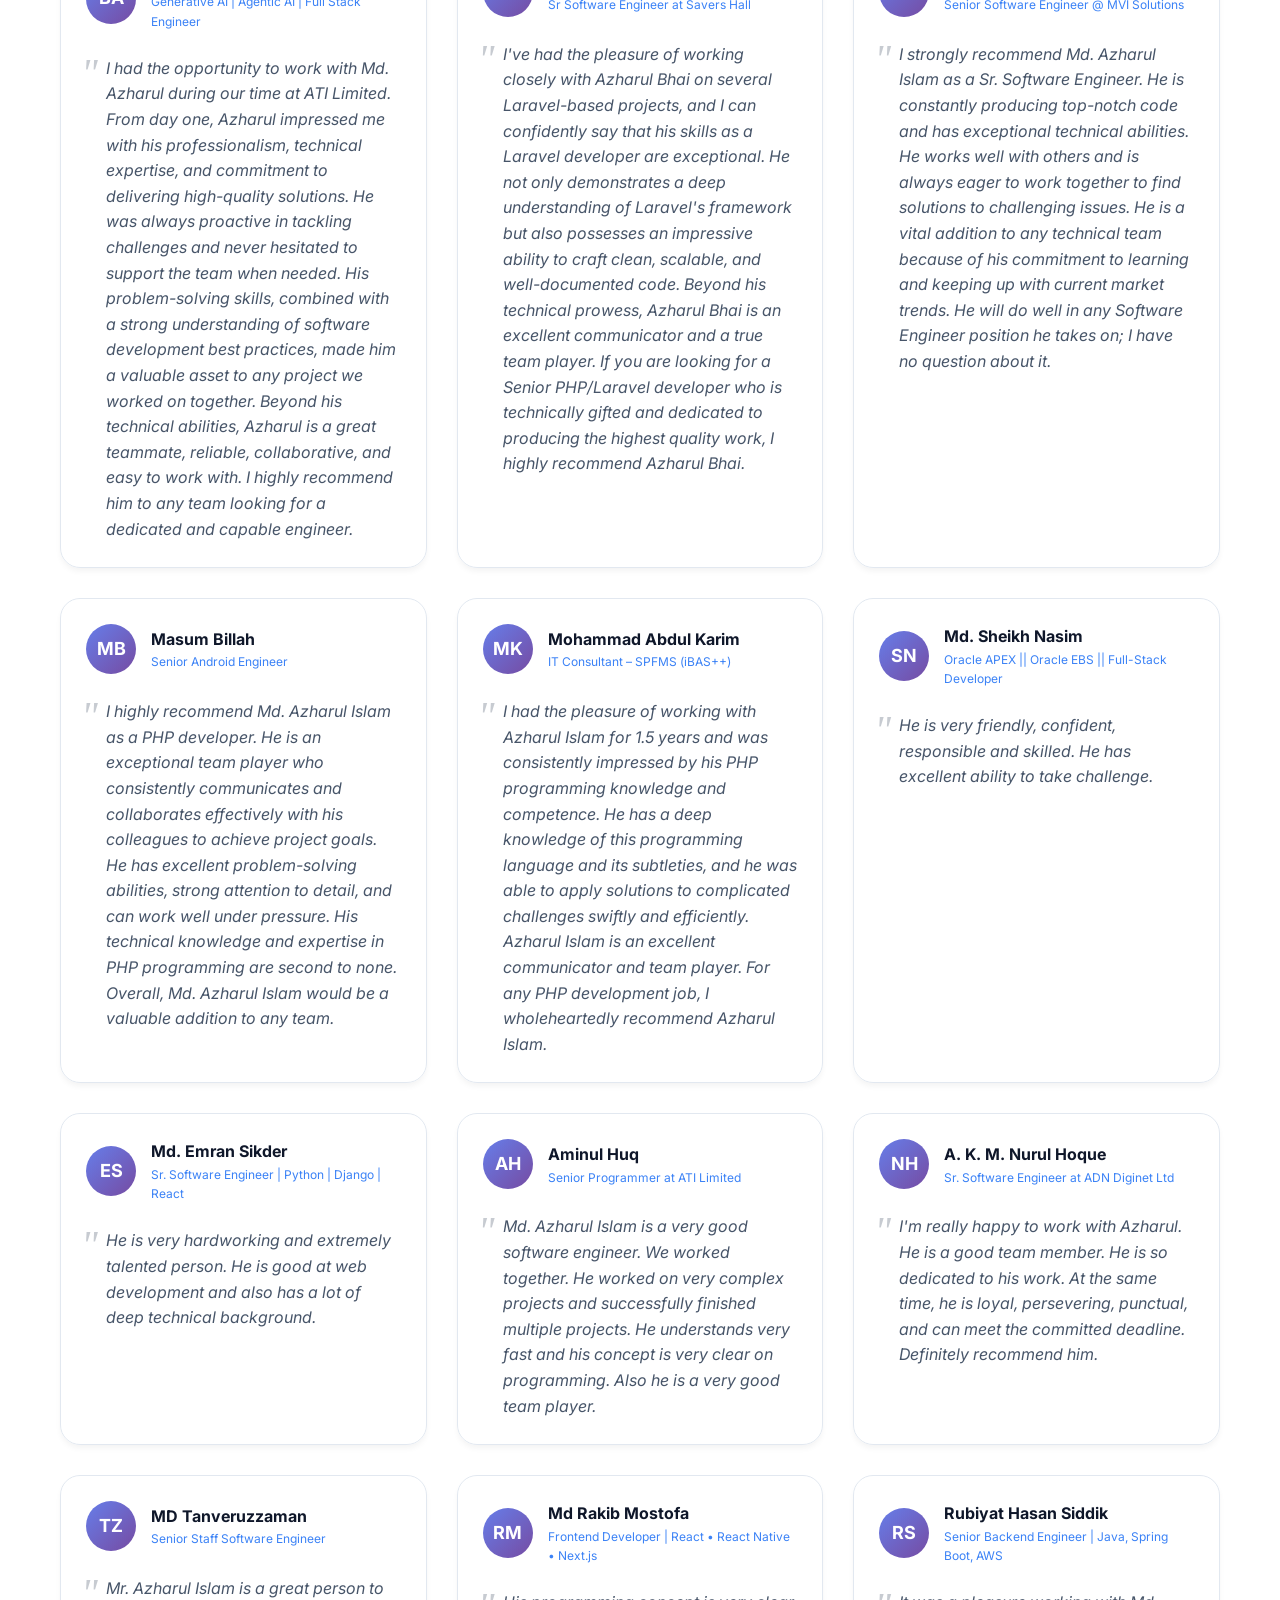
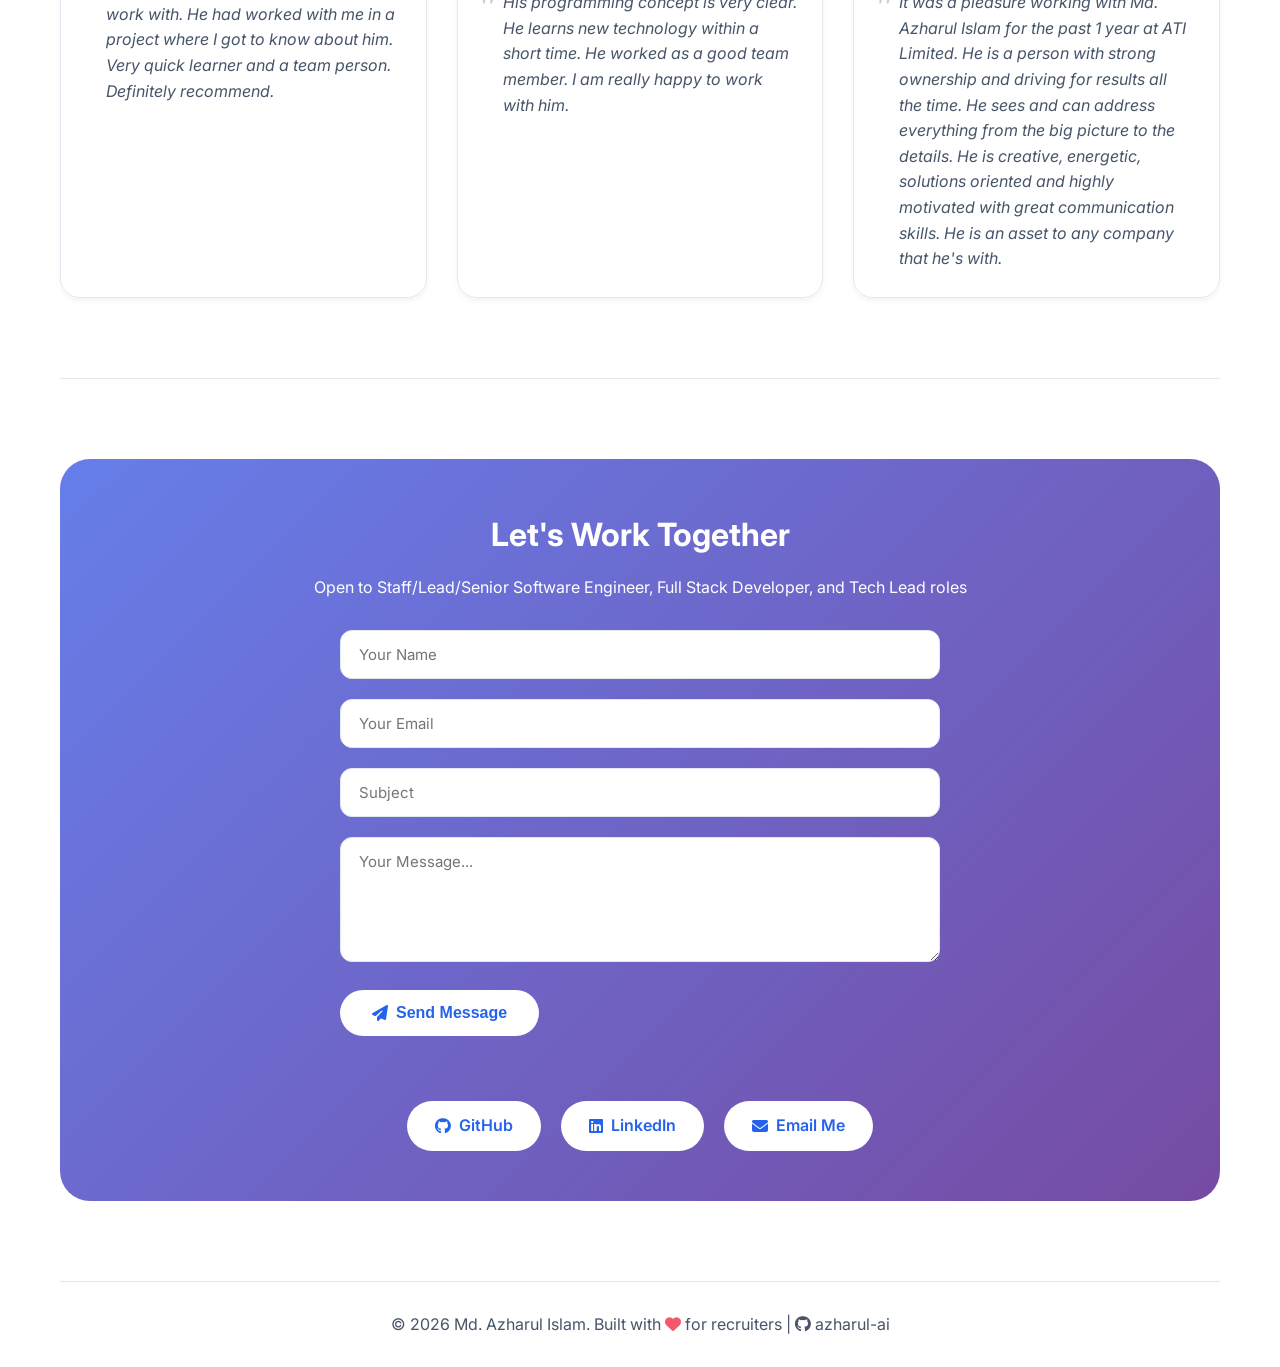
==== commit 152d14c3: "feat: added ai augmented workflow" ====
--- a/index.html
+++ b/index.html
@@ -35,6 +35,7 @@
             <div class="logo">Azharul</div>
             <div class="nav-links">
                 <a href="#home">Home</a>
+                <a href="#tech-match">Tech Stack</a>
                 <a href="#about">About</a>
                 <a href="#experience">Experience</a>
                 <a href="#projects">Projects</a>
@@ -152,7 +153,6 @@
         </section>
 
         <!-- About Section -->
-        <!-- About Section -->
         <section id="about" class="section">
             <h2 class="section-title">About Me</h2>
             <div class="about-text">
@@ -266,7 +266,6 @@
         </section>
 
         <!-- Projects Section -->
-        <!-- Projects Section - UPDATED WITH ENTERPRISE PROJECTS -->
         <section id="projects" class="section">
             <h2 class="section-title">Projects</h2>
             <p style="text-align: center; margin-bottom: 30px; max-width: 800px; margin-left: auto; margin-right: auto; color: var(--text-secondary);">
@@ -531,6 +530,52 @@
                         <span class="skill-badge">Team Leadership</span>
                         <span class="skill-badge">Mentoring</span>
                     </div>
+                </div>
+            </div>
+        </section>
+
+        <!-- AI Augmentation Section -->
+        <section id="ai-augmentation" class="section">
+            <h2 class="section-title">🤖 AI-Augmented Engineering</h2>
+            <div class="ai-container">
+                <div class="ai-header">
+                    <span class="ai-badge">Productivity Multiplier</span>
+                    <p>I use AI strategically to accelerate delivery without compromising code quality.</p>
+                </div>
+                <div class="ai-grid">
+                    <div class="ai-card">
+                        <div class="ai-card-icon">⚡</div>
+                        <h3>Boilerplate & Repetition</h3>
+                        <p>AI generates migrations, CRUD scaffolds, and API structure. I review, customize, and ensure best practices.</p>
+                    </div>
+                    <div class="ai-card">
+                        <div class="ai-card-icon">🔍</div>
+                        <h3>Code Review & Refactoring</h3>
+                        <p>AI suggests optimizations. I validate against business logic, performance needs, and team standards.</p>
+                    </div>
+                    <div class="ai-card">
+                        <div class="ai-card-icon">📖</div>
+                        <h3>Learning & Research</h3>
+                        <p>New library? Unfamiliar codebase? AI accelerates my ramp-up. Implementation is always mine.</p>
+                    </div>
+                    <div class="ai-card">
+                        <div class="ai-card-icon">🐞</div>
+                        <h3>Debugging Assistance</h3>
+                        <p>AI helps spot edge cases and error patterns. Root cause analysis and fixes come from my experience.</p>
+                    </div>
+                    <div class="ai-card">
+                        <div class="ai-card-icon">📄</div>
+                        <h3>Documentation Generation</h3>
+                        <p>AI drafts API docs, README files, and inline comments. I review, clarify, and ensure accuracy.</p>
+                    </div>
+                    <div class="ai-card">
+                        <div class="ai-card-icon">🧪</div>
+                        <h3>Test Generation</h3>
+                        <p>AI suggests test cases and edge scenarios. I write the final assertions and ensure meaningful coverage.</p>
+                    </div>
+                </div>
+                <div class="ai-footer">
+                    <span>🎯 Human decisions, AI acceleration. 8+ years of engineering judgment doesn't get automated.</span>
                 </div>
             </div>
         </section>
--- a/css/style.css
+++ b/css/style.css
@@ -1172,4 +1172,106 @@
     .details-link {
         font-size: 11px;
     }
+}
+
+/* AI Augmentation Section */
+.ai-container {
+    max-width: 1100px;
+    margin: 0 auto;
+}
+
+.ai-header {
+    text-align: center;
+    margin-bottom: 40px;
+}
+
+.ai-badge {
+    display: inline-block;
+    background: var(--gradient-1);
+    color: white;
+    font-size: 12px;
+    font-weight: 600;
+    padding: 5px 14px;
+    border-radius: 30px;
+    margin-bottom: 15px;
+    letter-spacing: 0.5px;
+}
+
+.ai-header p {
+    font-size: 18px;
+    color: var(--text-secondary);
+    max-width: 600px;
+    margin: 0 auto;
+}
+
+.ai-grid {
+    display: grid;
+    grid-template-columns: repeat(auto-fit, minmax(300px, 1fr));
+    gap: 24px;
+    margin-bottom: 40px;
+}
+
+.ai-card {
+    background: var(--card-bg);
+    border: 1px solid var(--border);
+    border-radius: 20px;
+    padding: 24px 20px;
+    text-align: center;
+    transition: all 0.3s ease;
+}
+
+.ai-card:hover {
+    transform: translateY(-4px);
+    border-color: var(--accent);
+    box-shadow: var(--shadow-md);
+}
+
+.ai-card-icon {
+    font-size: 36px;
+    margin-bottom: 16px;
+}
+
+.ai-card h3 {
+    font-size: 18px;
+    font-weight: 600;
+    margin-bottom: 12px;
+    color: var(--text-primary);
+}
+
+.ai-card p {
+    font-size: 13px;
+    color: var(--text-secondary);
+    line-height: 1.5;
+}
+
+.ai-footer {
+    text-align: center;
+    padding-top: 20px;
+    border-top: 1px solid var(--border);
+}
+
+.ai-footer span {
+    font-size: 14px;
+    color: var(--text-secondary);
+    font-style: italic;
+}
+
+/* Mobile */
+@media (max-width: 768px) {
+    .ai-grid {
+        grid-template-columns: 1fr;
+        gap: 16px;
+    }
+    .ai-header p {
+        font-size: 15px;
+    }
+    .ai-card {
+        padding: 18px;
+    }
+}
+
+@media (min-width: 769px) and (max-width: 1024px) {
+    .ai-grid {
+        grid-template-columns: repeat(2, 1fr);
+    }
 }
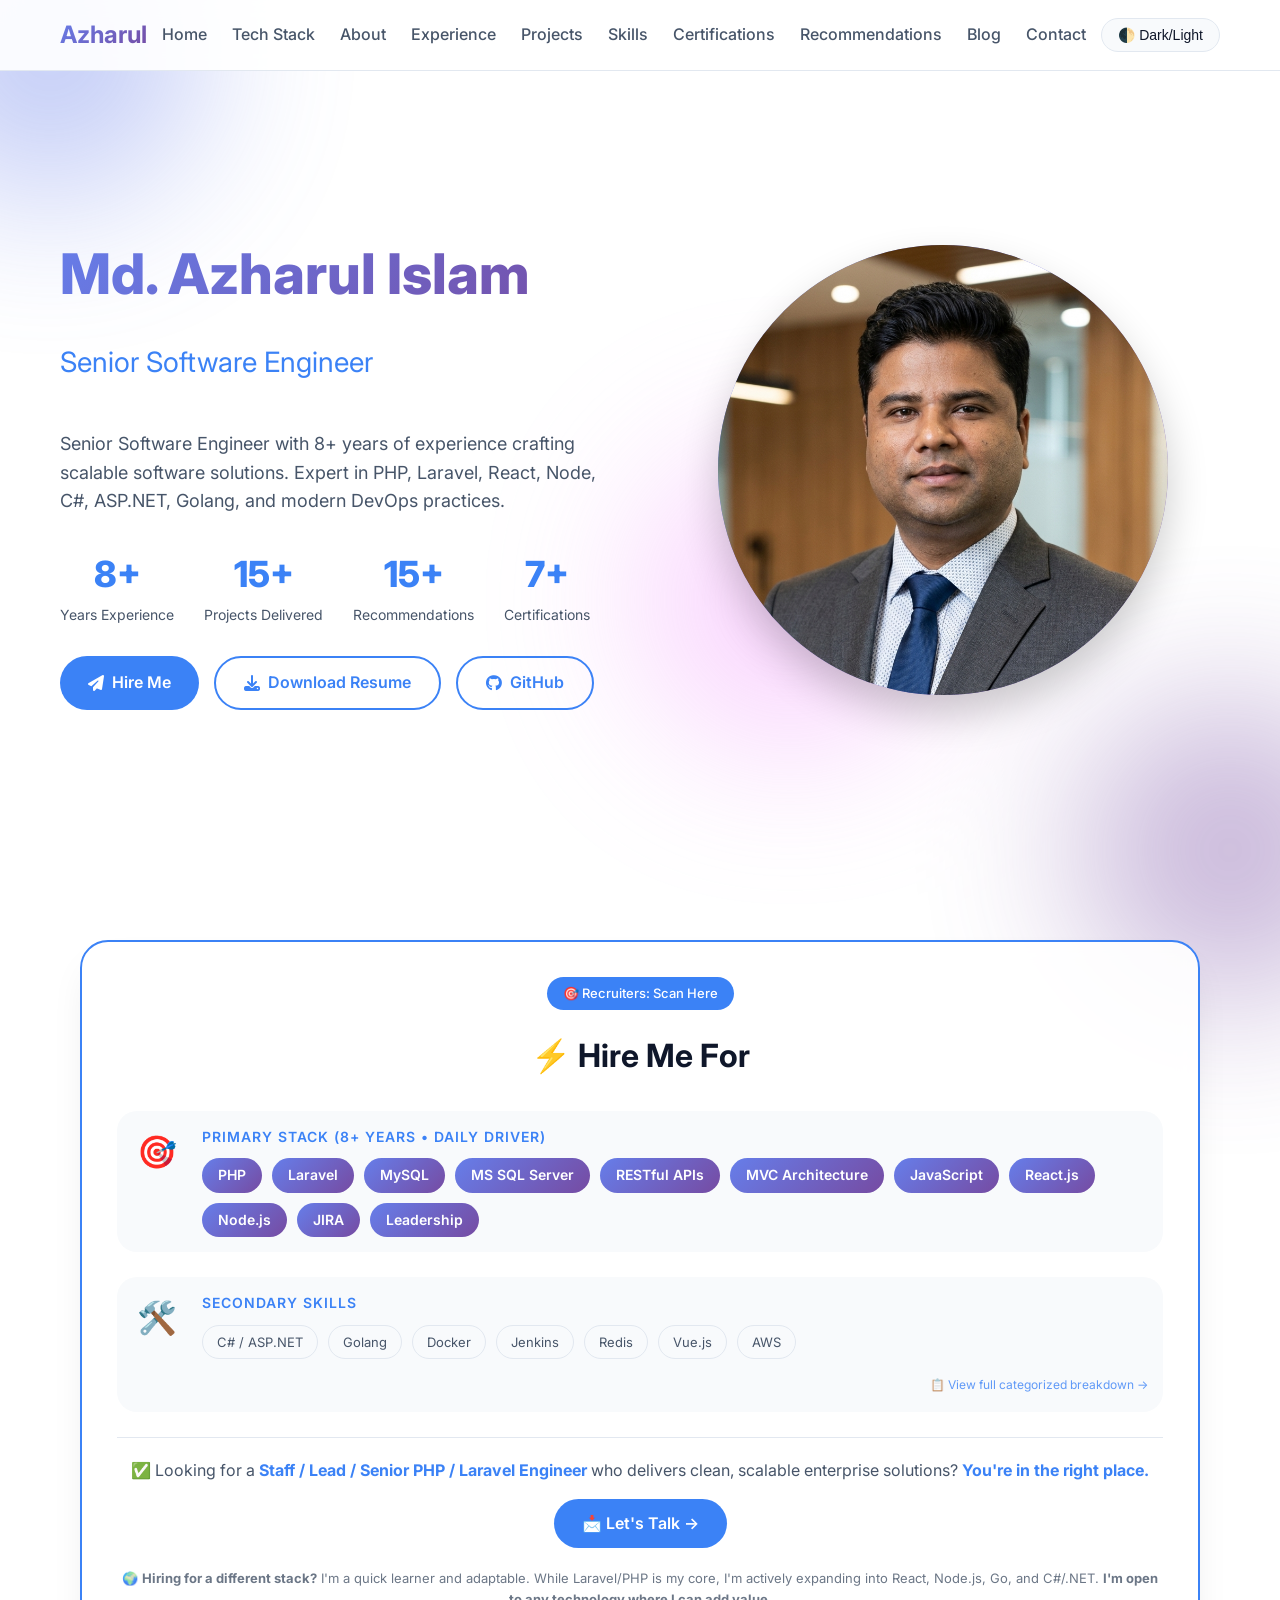
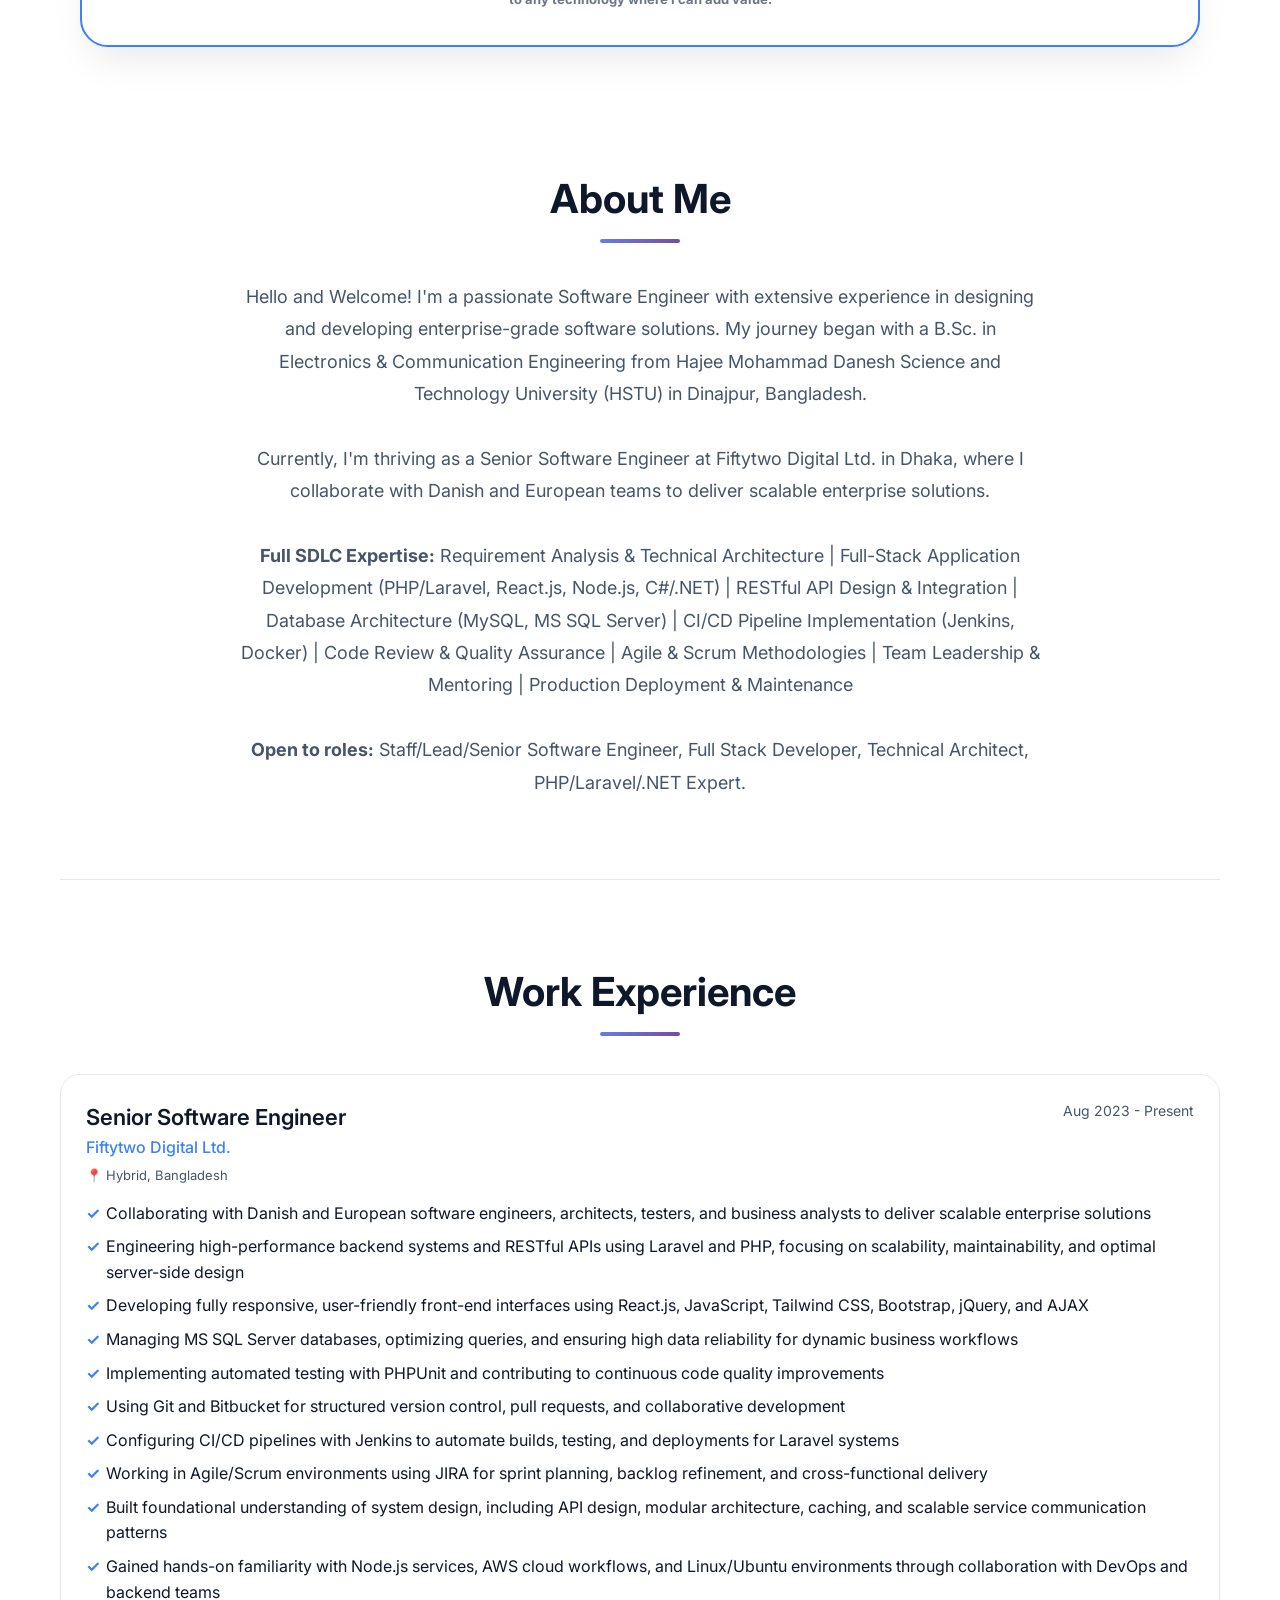
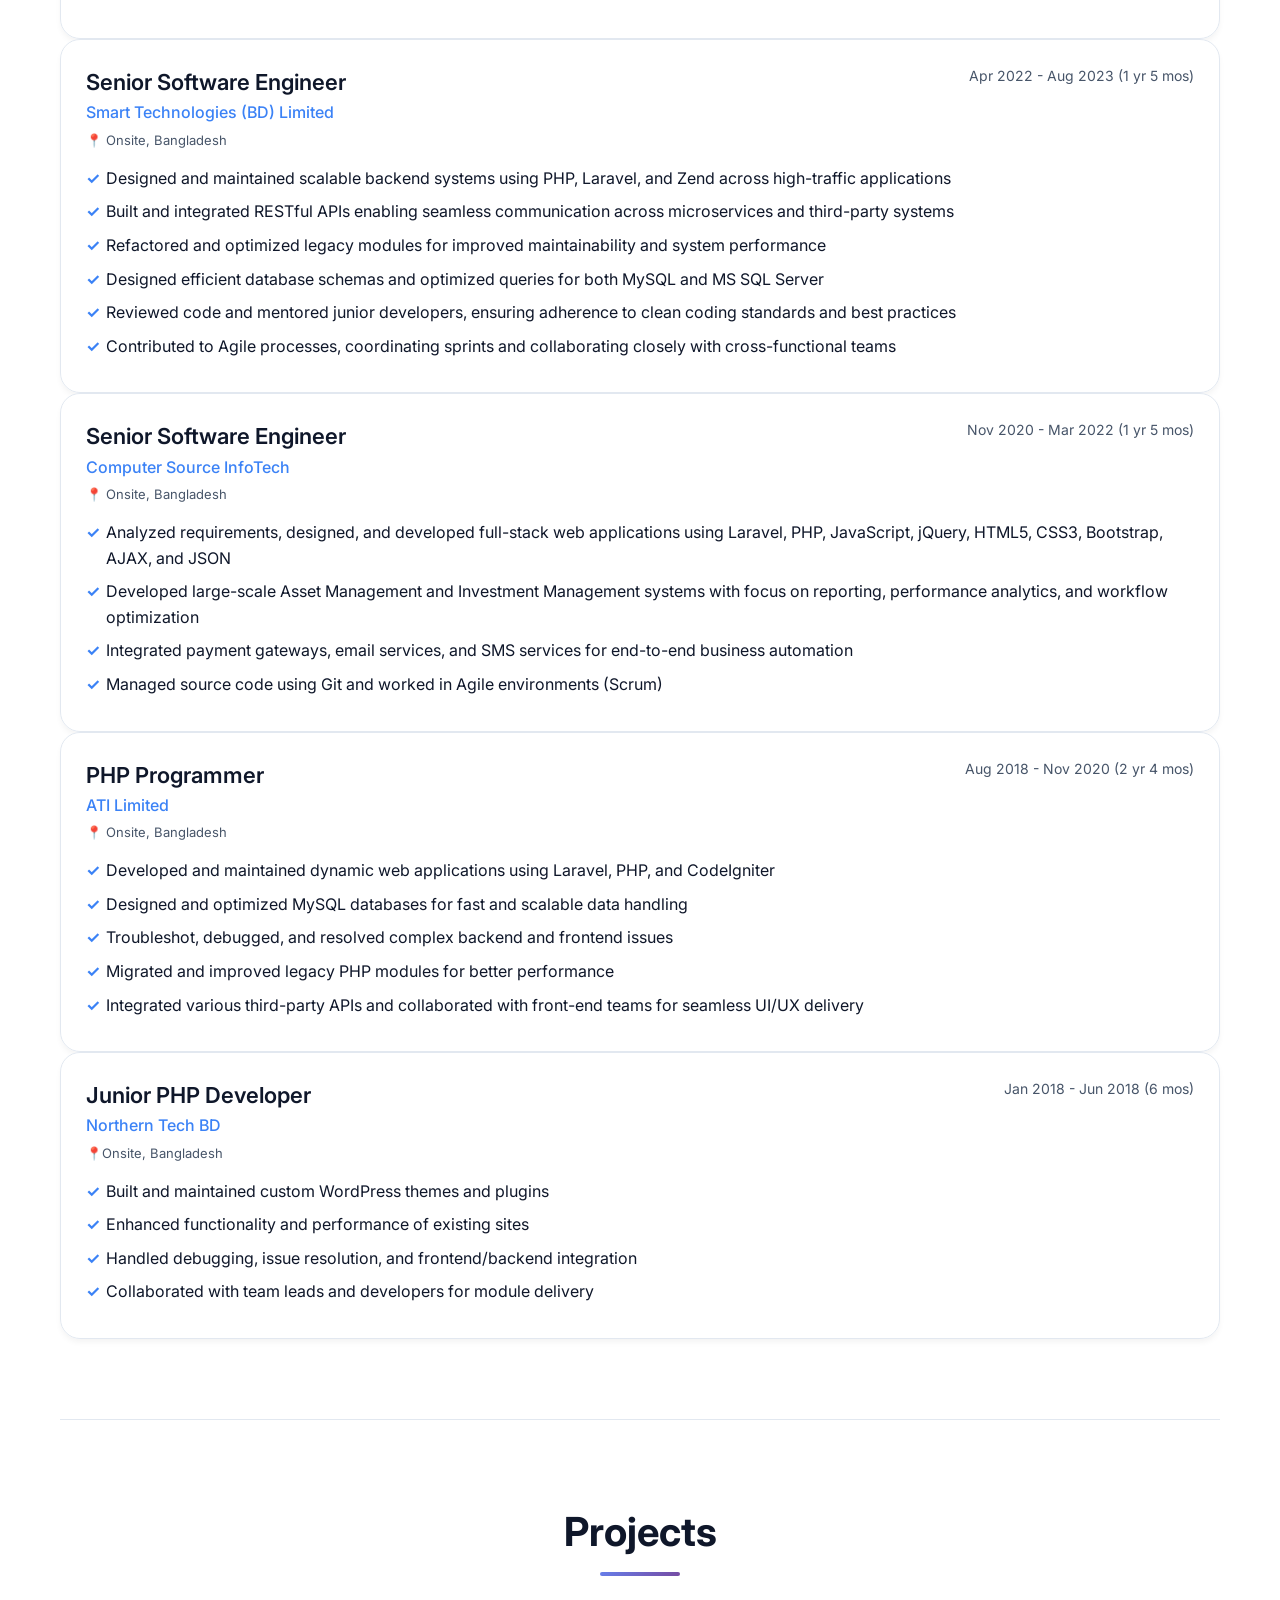
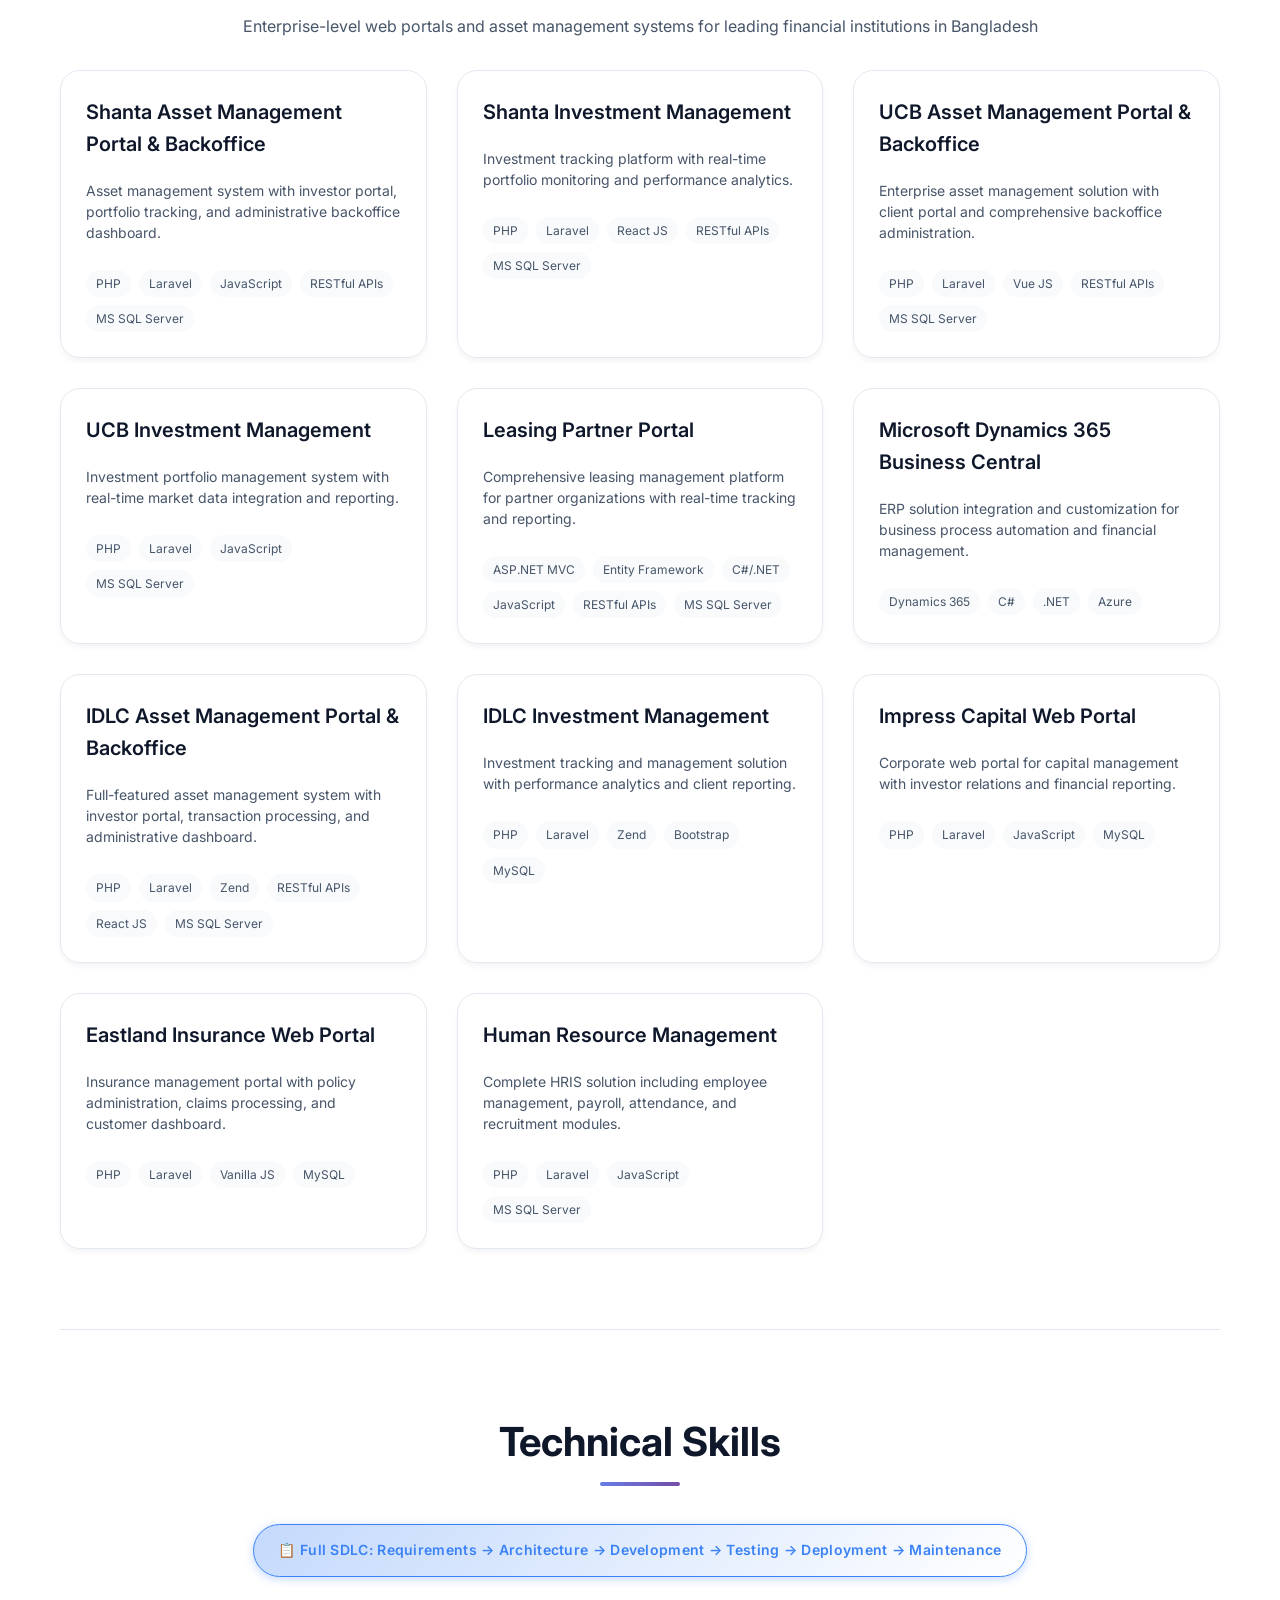
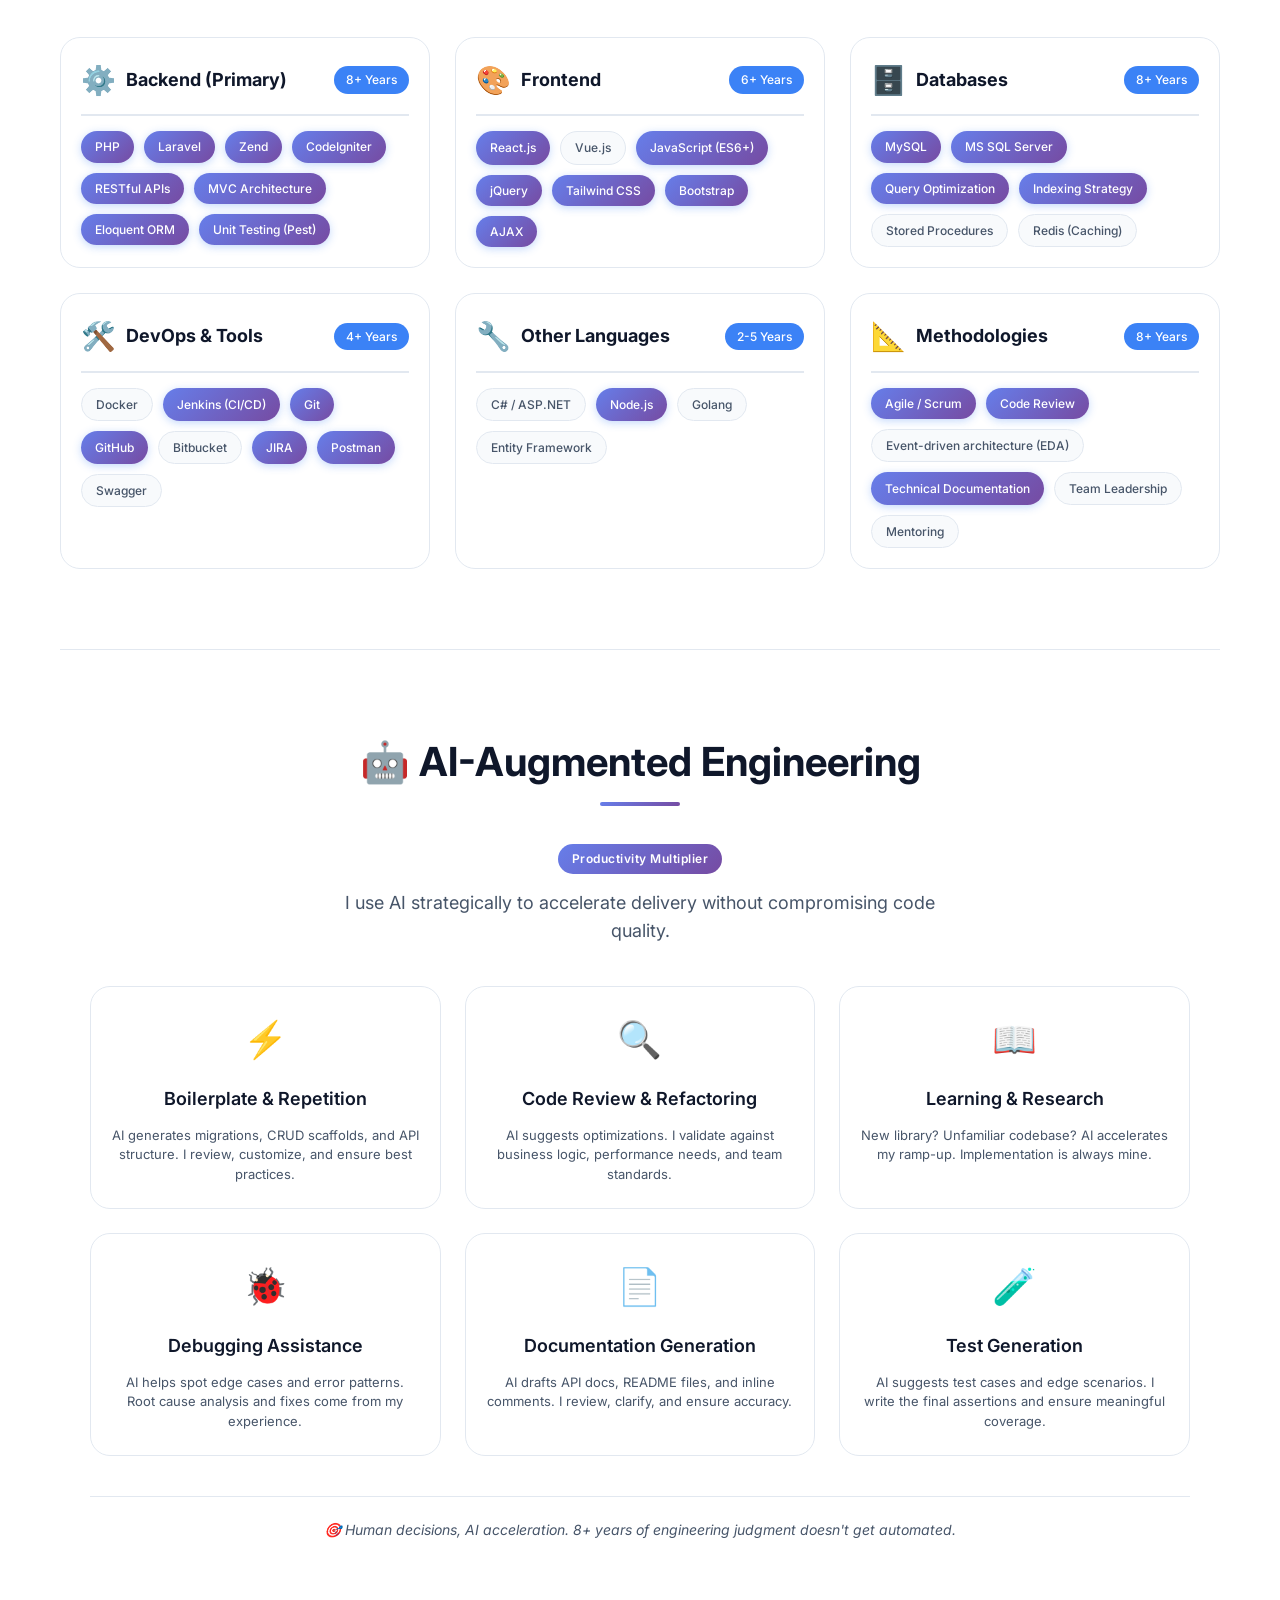
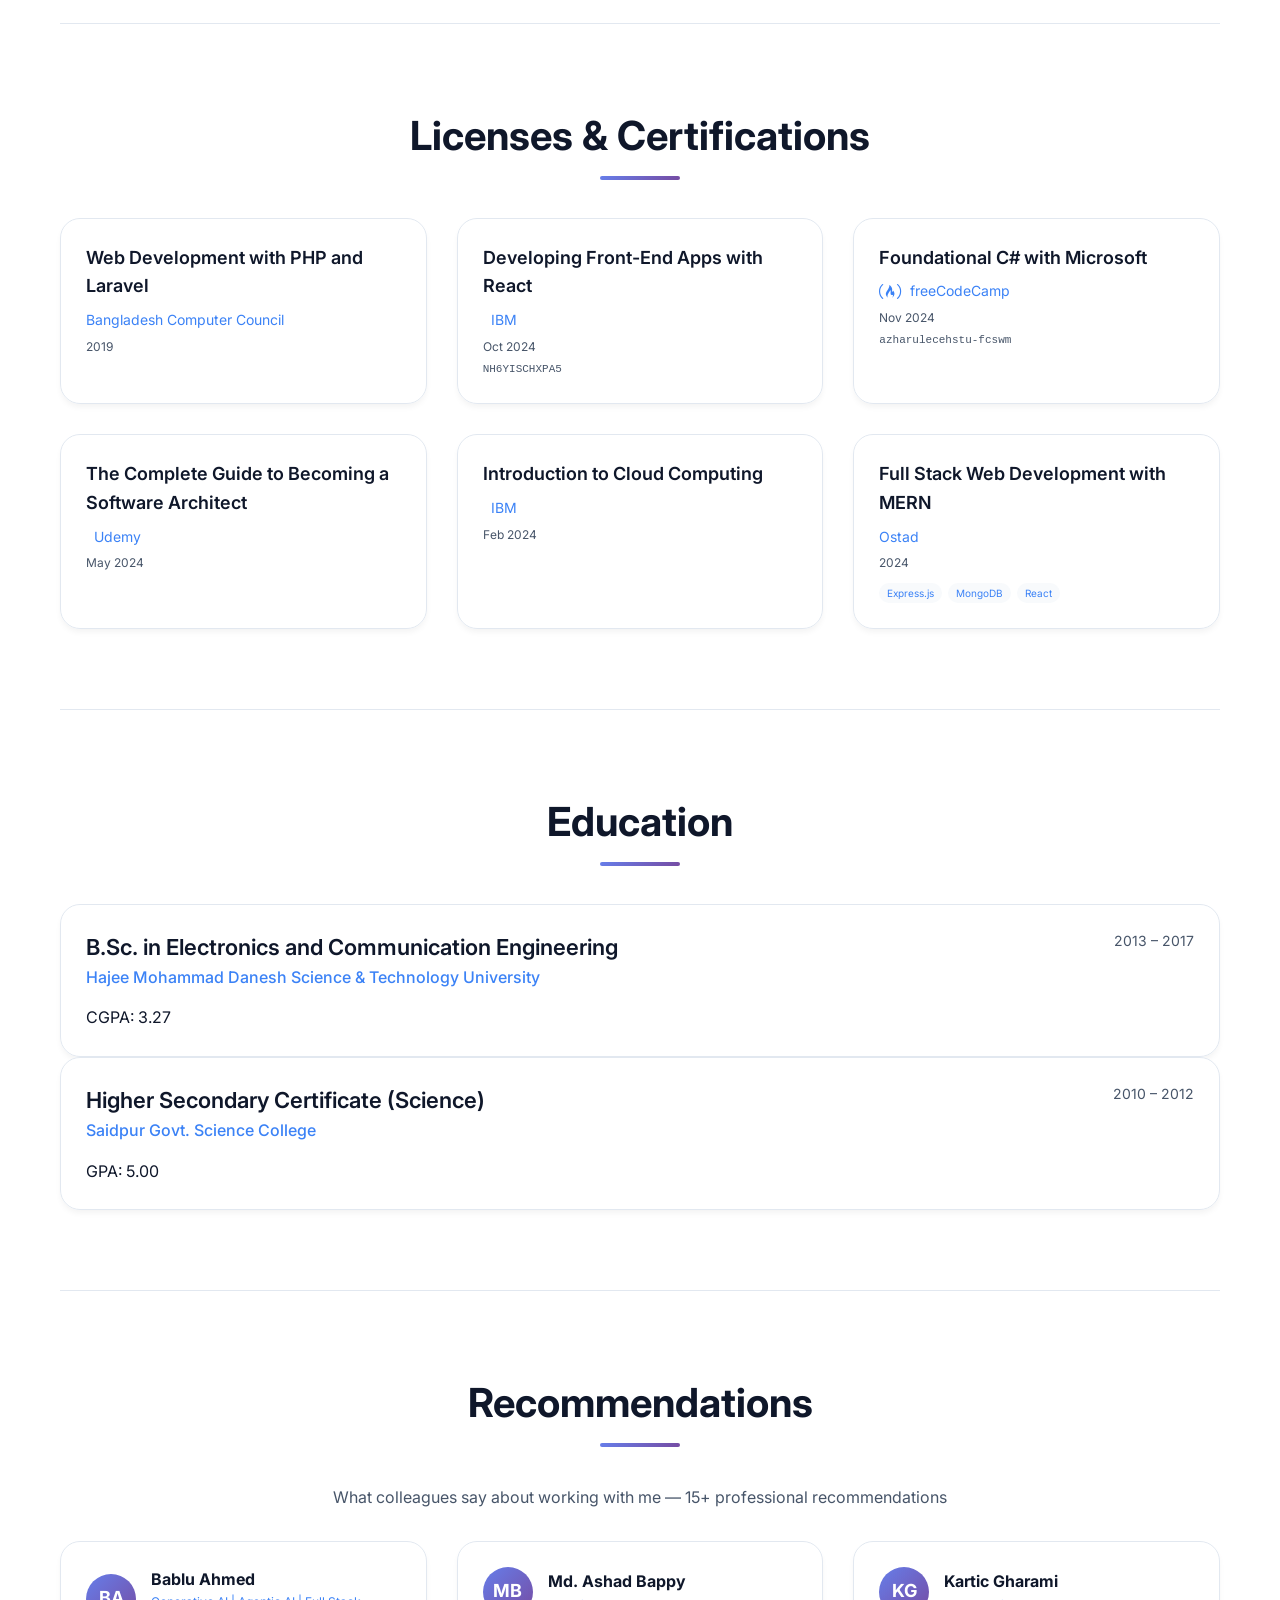
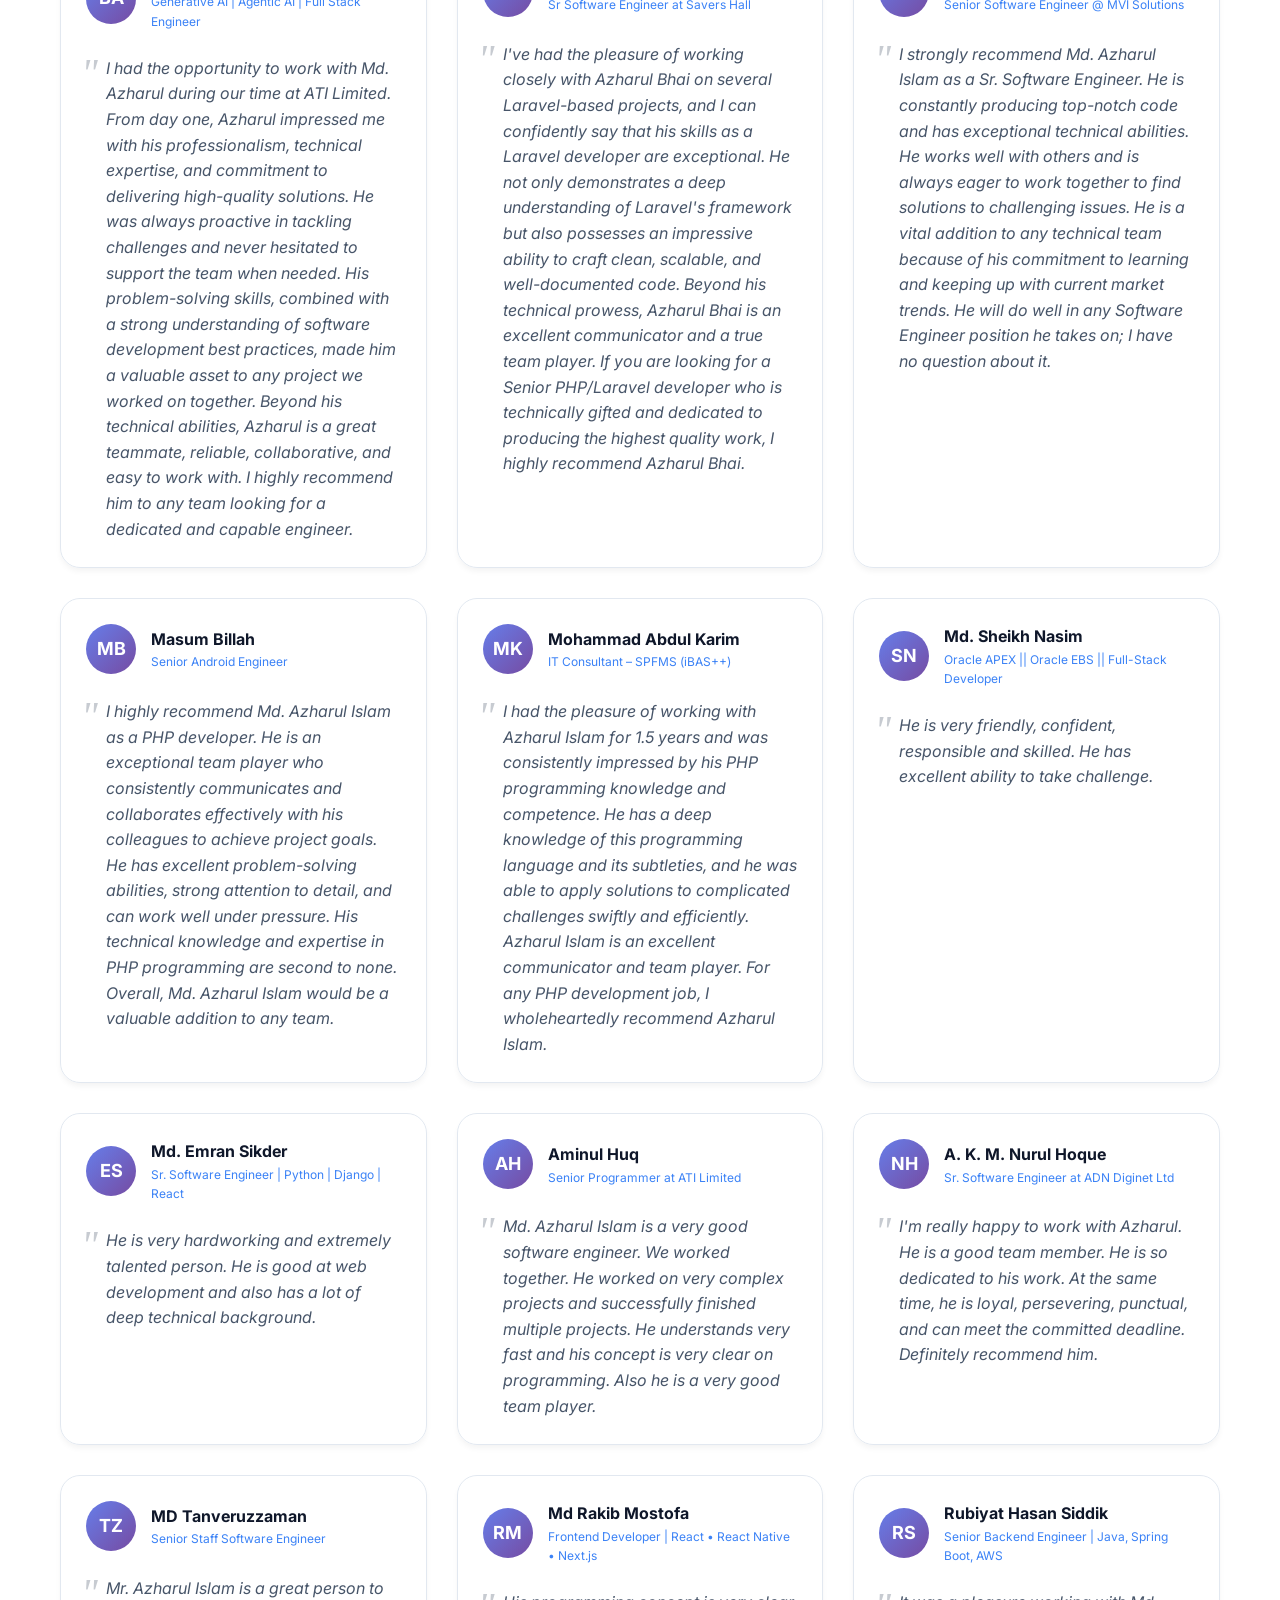
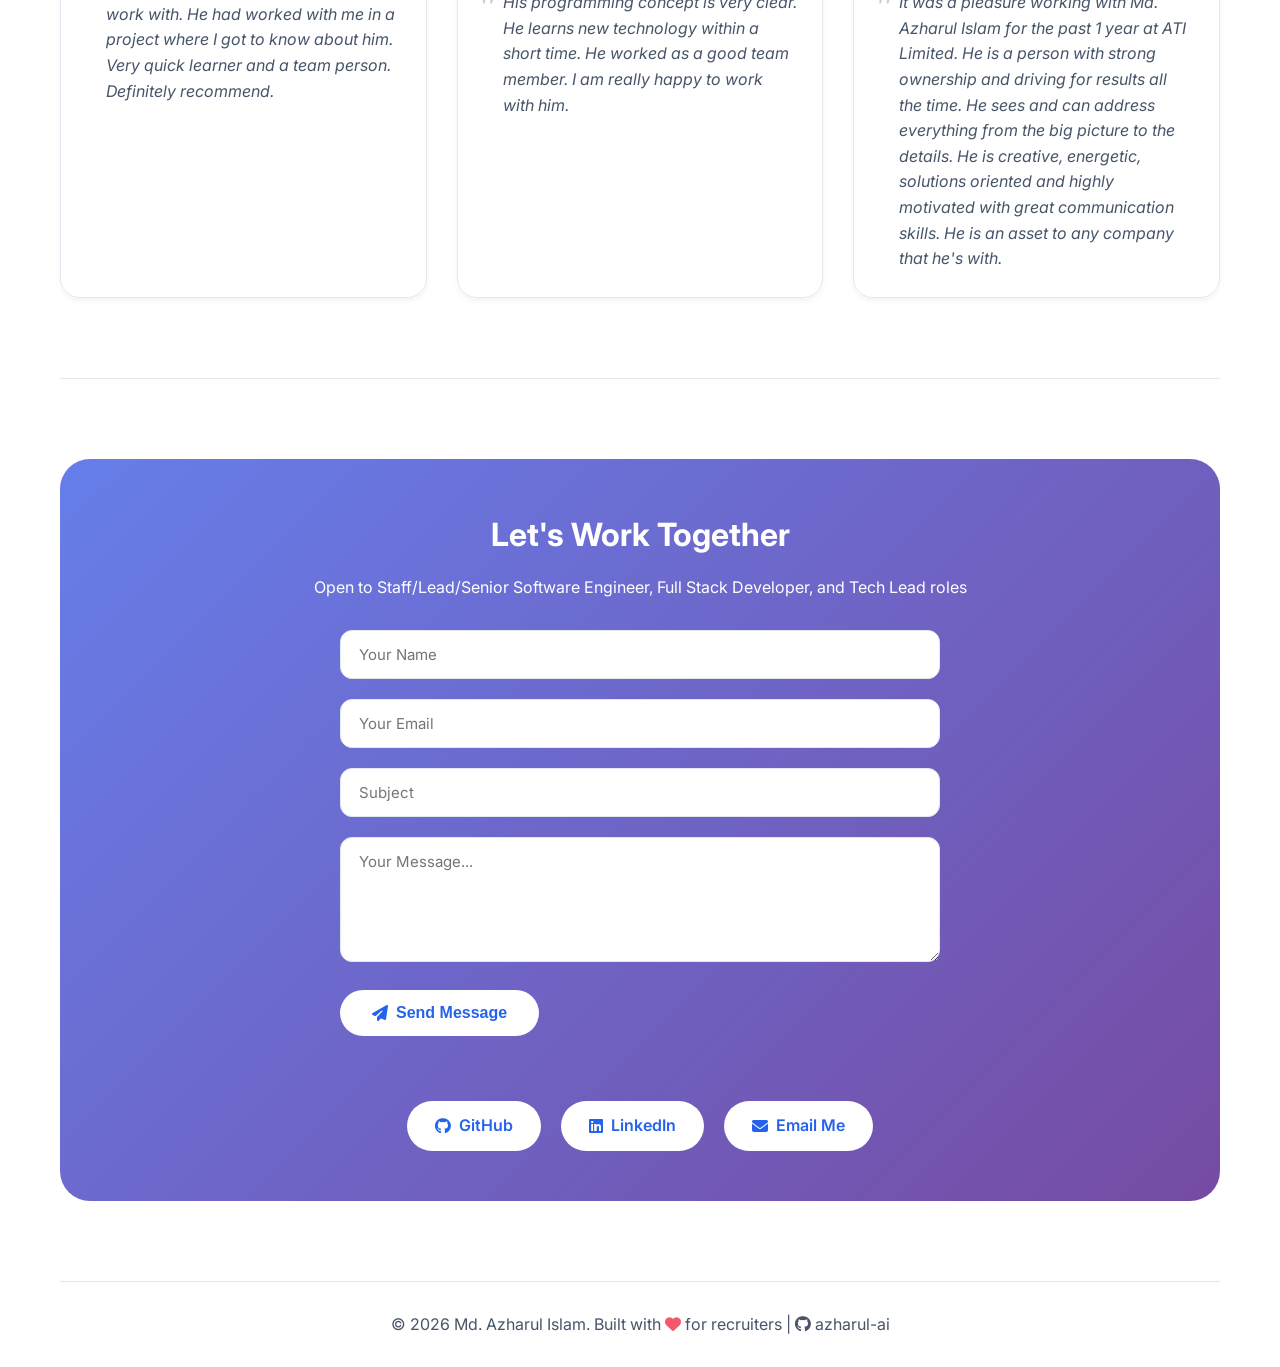
==== commit 001d05cc: "Add blog foundation" ====
--- a/index.html
+++ b/index.html
@@ -6,6 +6,14 @@
     <meta name="description" content="Md. Azharul Islam - Senior Software Engineer Portfolio. 8+ years experience in PHP, Laravel, React, Node.js, C#, ASP.NET, Golang">
     <meta name="author" content="Md. Azharul Islam">
     <meta name="keywords" content="Senior Software Engineer, PHP, Laravel, React, Full Stack Developer, Dhaka, Bangladesh, C#, ASP.NET, Golang">
+    <link rel="canonical" href="https://azharul-ai.github.io/">
+    <link rel="alternate" type="application/rss+xml" title="Md. Azharul Islam - Engineering Notes" href="https://azharul-ai.github.io/feed.xml">
+    <meta property="og:type" content="website">
+    <meta property="og:title" content="Md. Azharul Islam | Senior Software Engineer">
+    <meta property="og:description" content="Portfolio and practical engineering notes about software development, architecture, AI-assisted workflows, and career growth.">
+    <meta property="og:url" content="https://azharul-ai.github.io/">
+    <meta property="og:image" content="https://azharul-ai.github.io/images/profile.png">
+    <meta name="twitter:card" content="summary_large_image">
     <title>Md. Azharul Islam | Senior Software Engineer | 8+ Years Experience</title>
 
     <!-- Google tag (gtag.js) -->
@@ -42,6 +50,7 @@
                 <a href="#skills">Skills</a>
                 <a href="#certifications">Certifications</a>
                 <a href="#recommendations">Recommendations</a>
+                <a href="blog/">Blog</a>
                 <a href="#contact">Contact</a>
             </div>
             <button class="theme-toggle" onclick="toggleTheme()">🌓 Dark/Light</button>
@@ -794,4 +803,4 @@
     <script src="js/script.js"></script>
     
 </body>
-</html>+</html>
--- a/css/style.css
+++ b/css/style.css
@@ -252,7 +252,7 @@
     transform: translateY(-2px);
 }
 
-.hero-image {
+/* .hero-image {
     position: relative;
 }
 
@@ -282,6 +282,60 @@
 @keyframes pulse {
     0%, 100% { transform: scale(1); box-shadow: 0 20px 40px rgba(0,0,0,0.2); }
     50% { transform: scale(1.02); box-shadow: 0 30px 50px var(--accent-glow); }
+} */
+
+/* Hero Image - Responsive Profile Circle */
+.hero-image {
+    position: relative;
+    display: flex;
+    justify-content: center;
+    align-items: center;
+}
+
+.profile-circle {
+    width: 450px;
+    height: 450px;
+    aspect-ratio: 1 / 1; /* Forces perfect square */
+    border-radius: 50%;
+    margin: 0 auto;
+    animation: pulse 3s infinite;
+    box-shadow: 0 20px 40px rgba(0,0,0,0.2);
+    overflow: hidden;
+    position: relative;
+    background: var(--gradient-1);
+}
+
+.profile-circle img {
+    width: 100%;
+    height: 500px;
+    object-fit: cover;
+    object-position: center top; /* Focus on face */
+    transition: transform 0.3s ease;
+}
+
+.profile-circle img:hover {
+    transform: scale(1.02);
+}
+
+/* Mobile Responsive */
+@media (max-width: 768px) {
+    .profile-circle {
+        max-width: 220px;
+        max-height: 220px;
+        box-shadow: 0 10px 25px rgba(0,0,0,0.15);
+    }
+}
+
+@media (max-width: 480px) {
+    .profile-circle {
+        max-width: 350px;
+        max-height: 350px;
+    }
+}
+
+@keyframes pulse {
+    0%, 100% { transform: scale(1); box-shadow: 0 20px 40px rgba(0,0,0,0.2); }
+    50% { transform: scale(1.02); box-shadow: 0 25px 45px var(--accent-glow); }
 }
 
 /* Section Styles */
@@ -707,8 +761,8 @@
         justify-content: center;
     }
     .profile-circle {
-        width: 250px;
-        height: 250px;
+        width: 350px;
+        height: 350px;
         font-size: 70px;
     }
     .section-title {
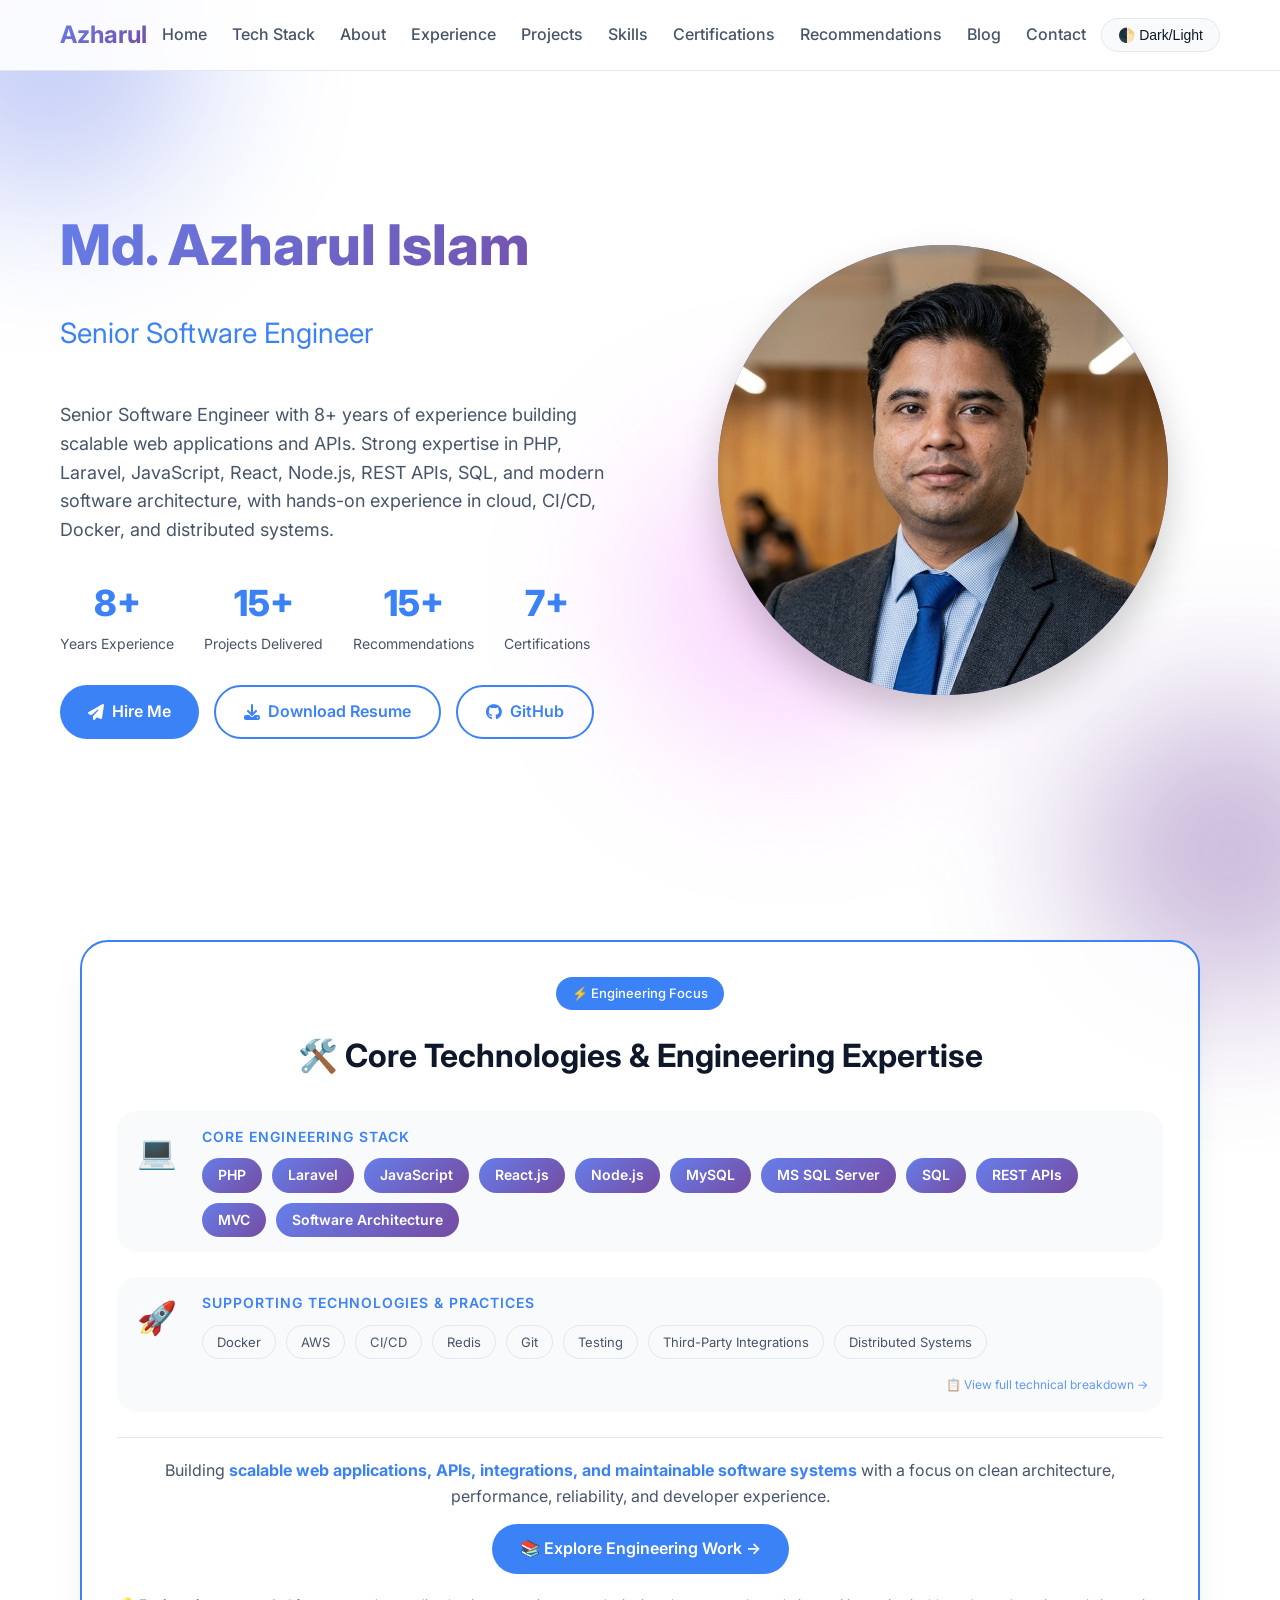
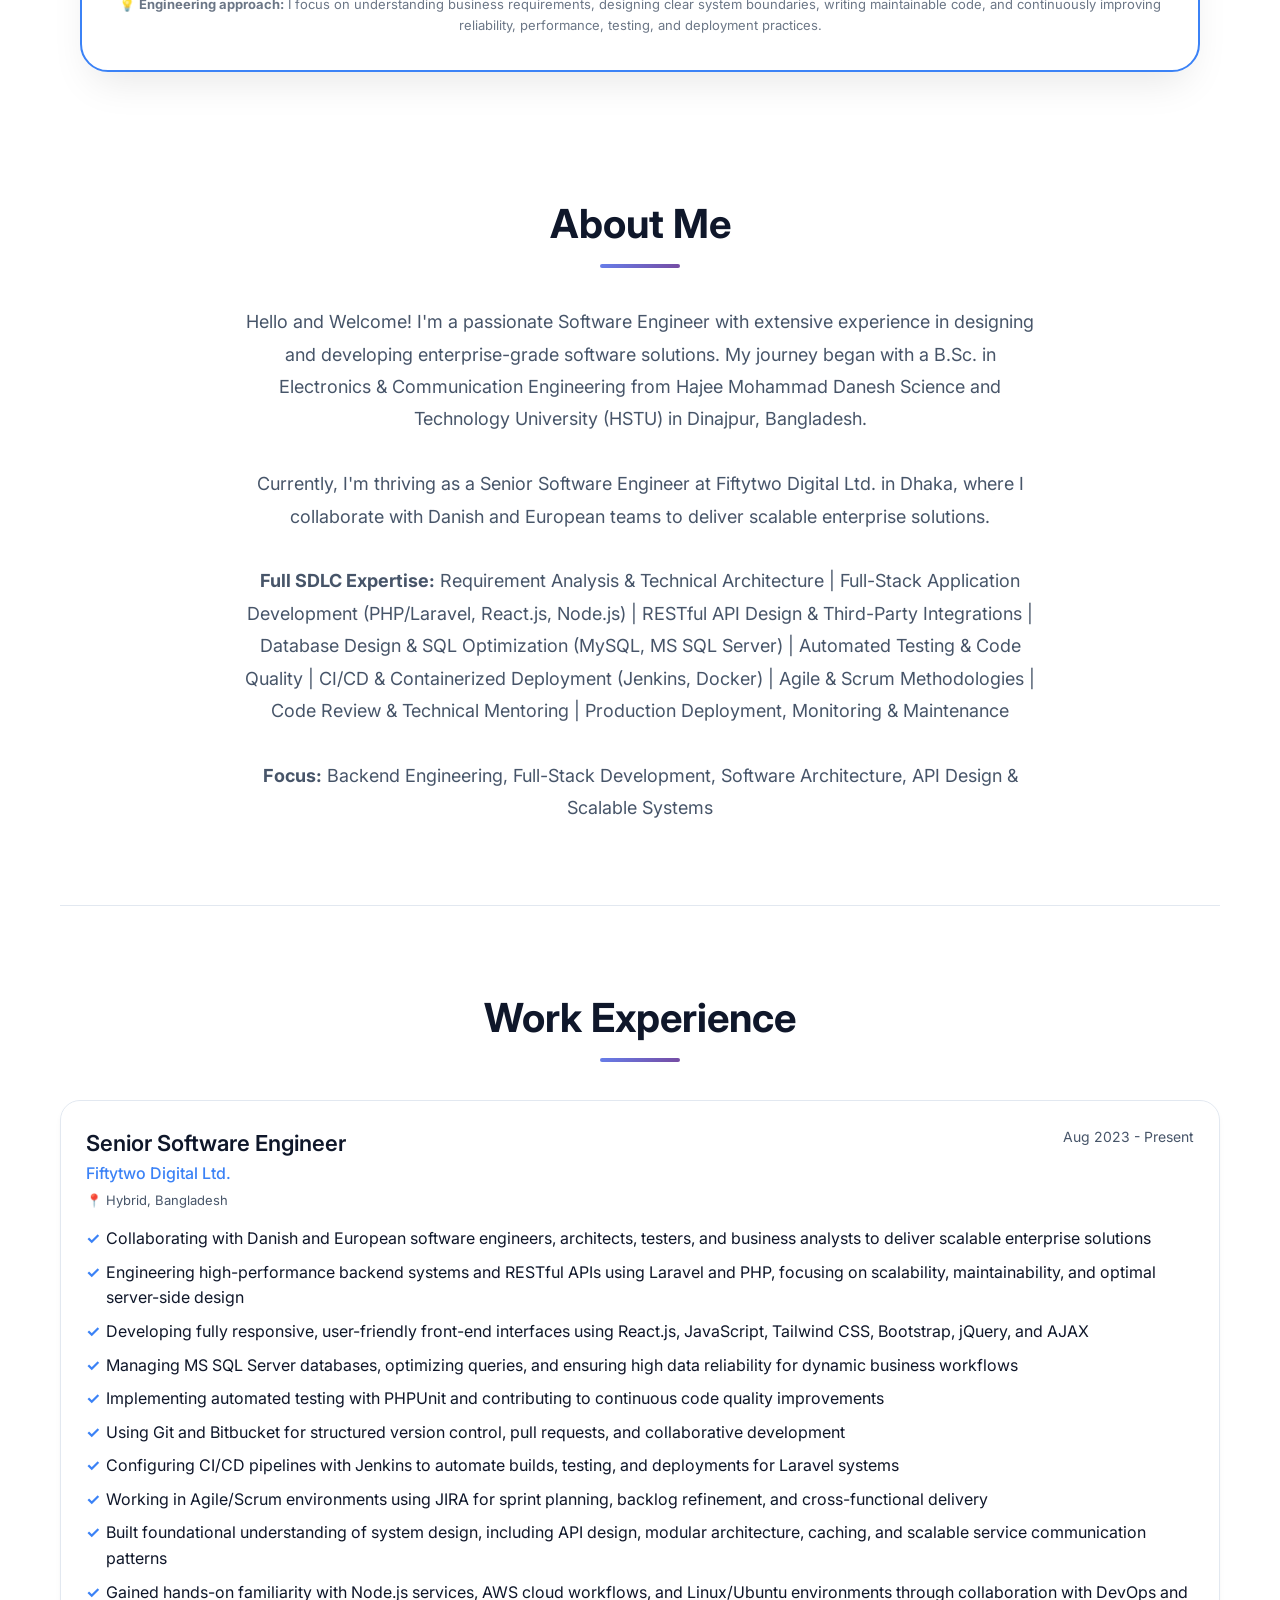
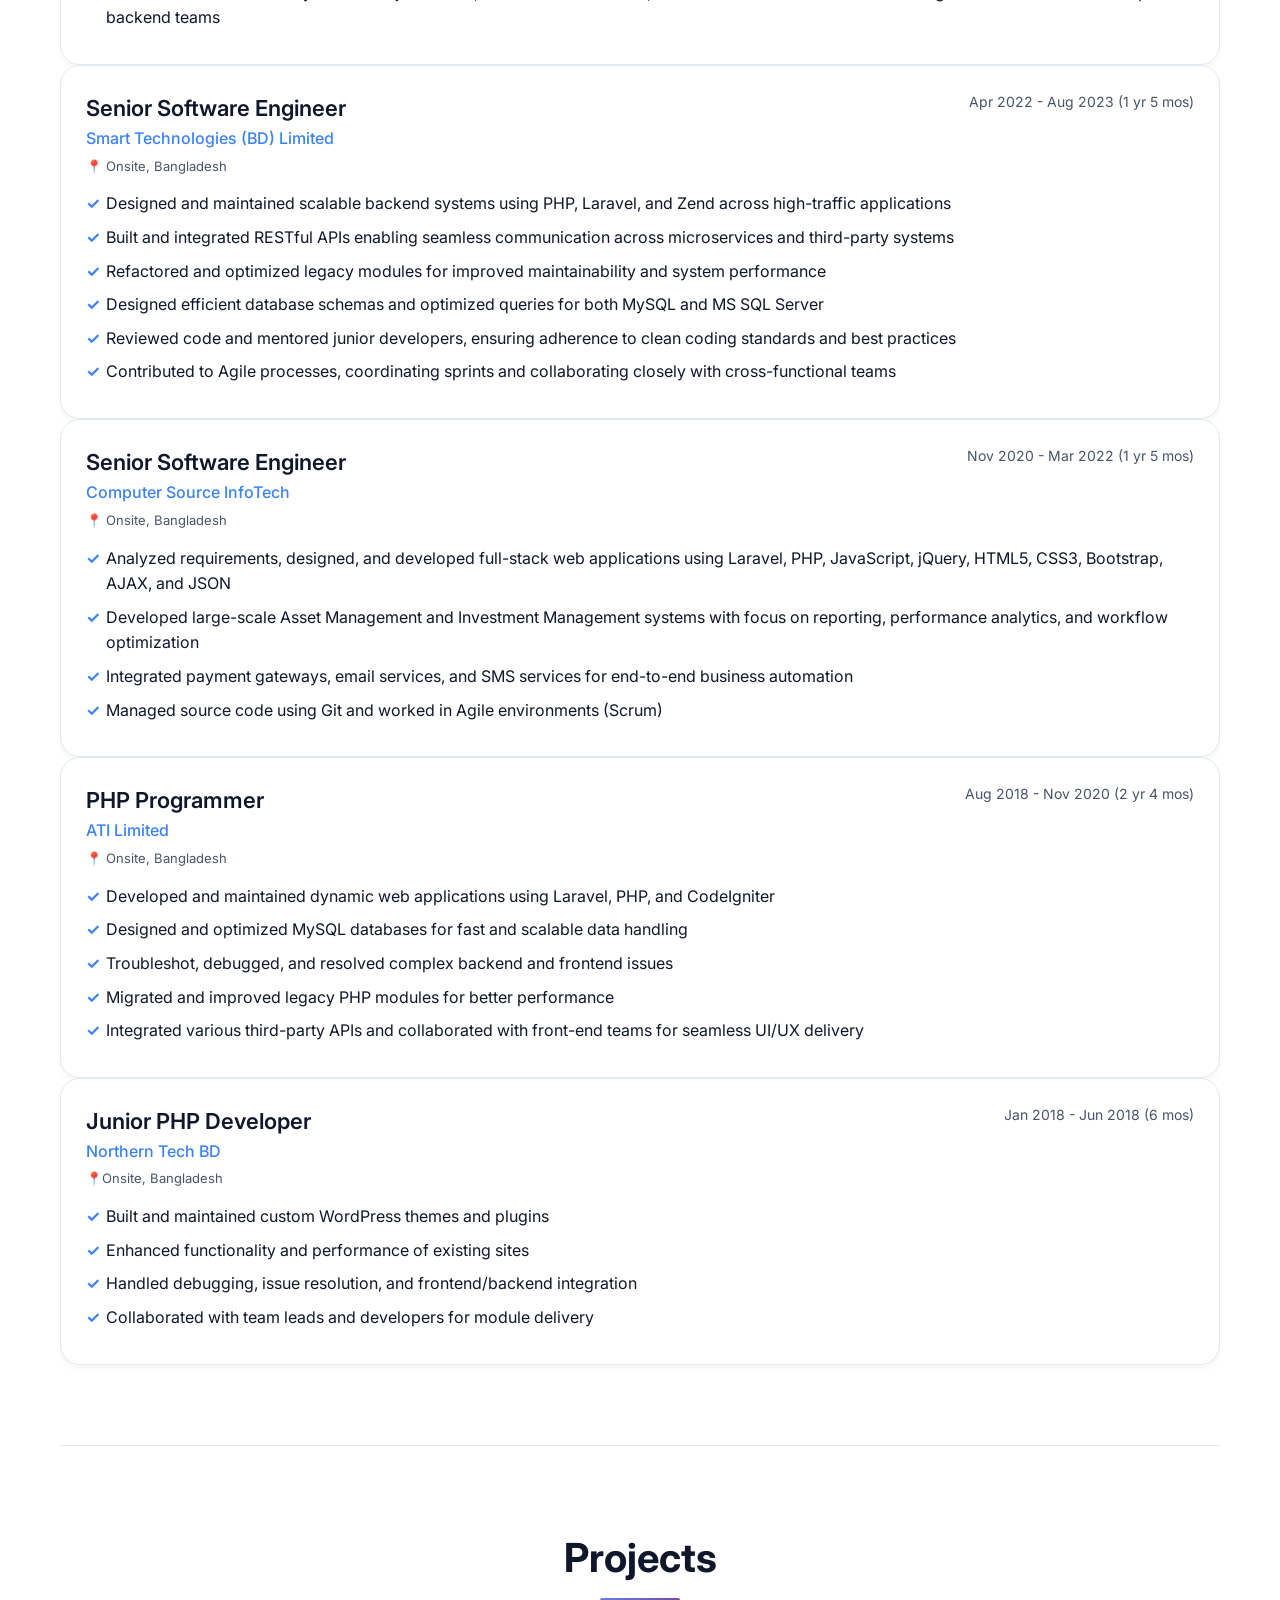
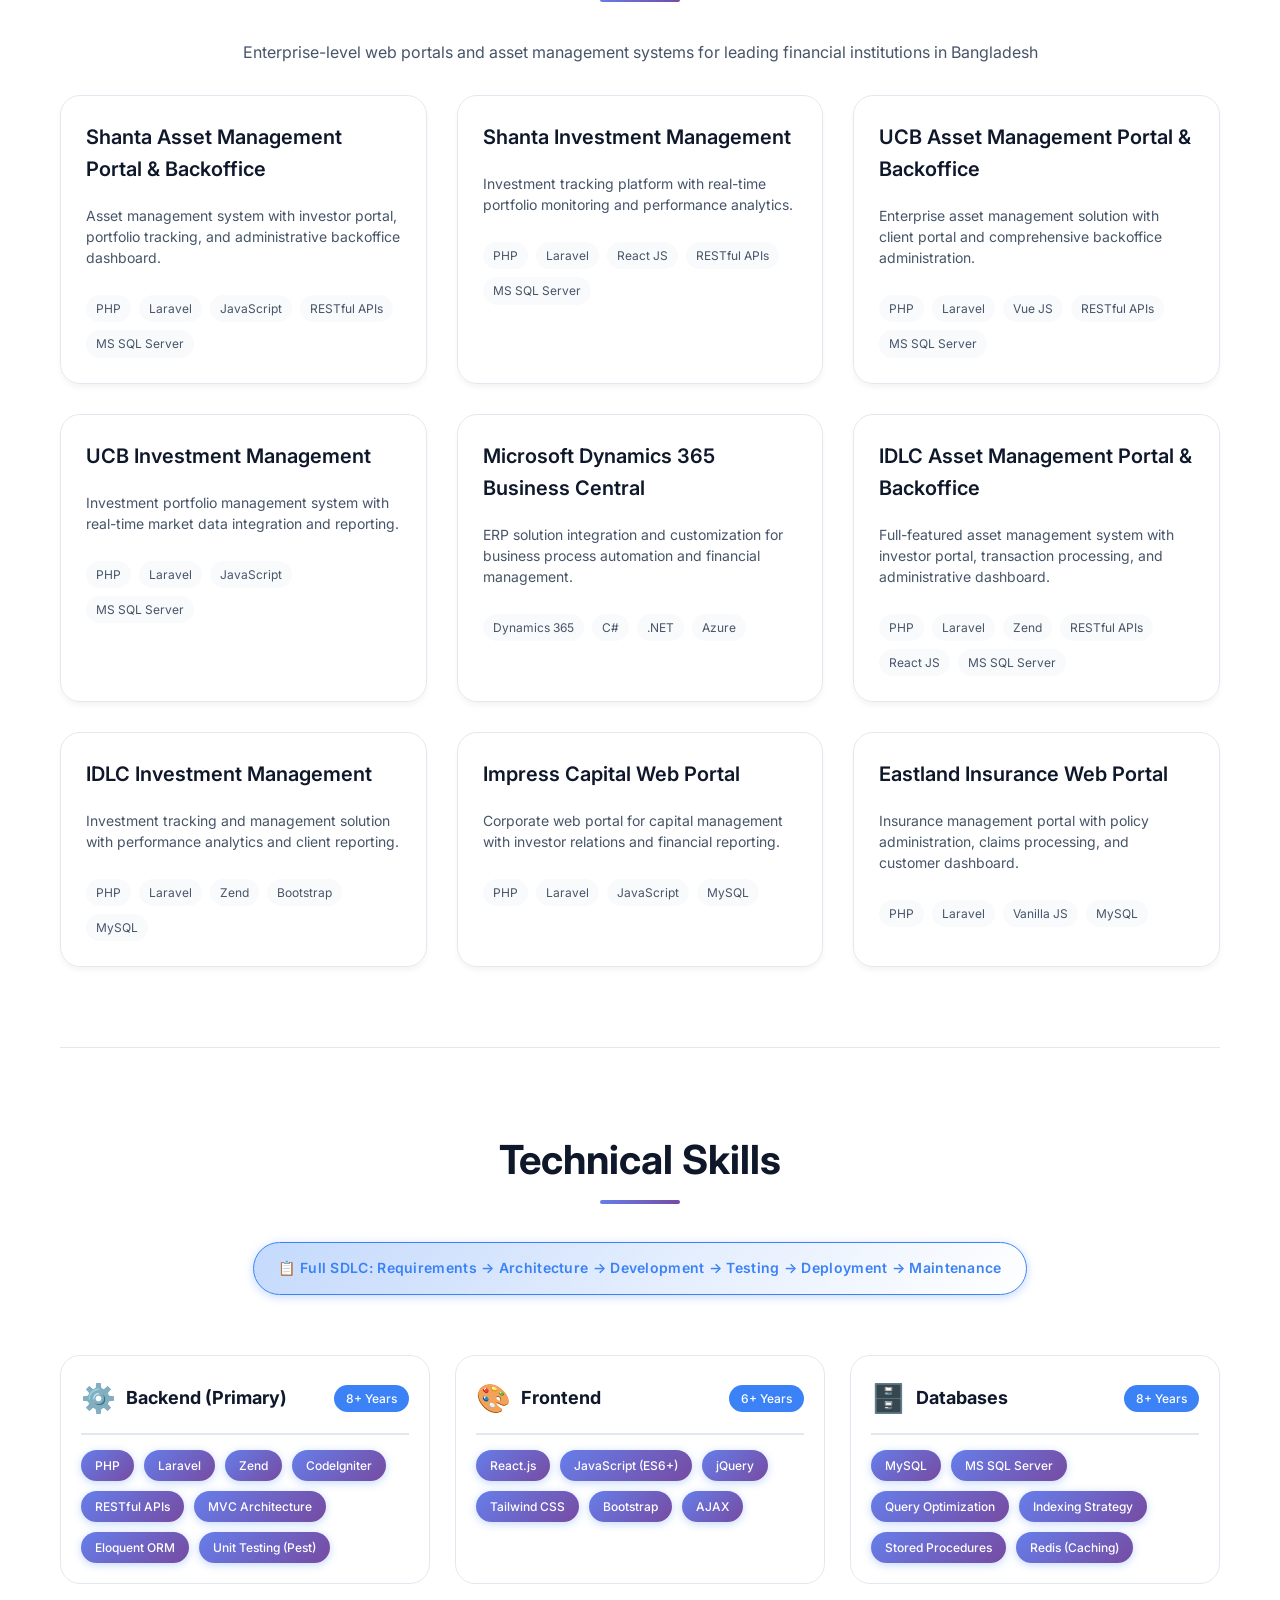
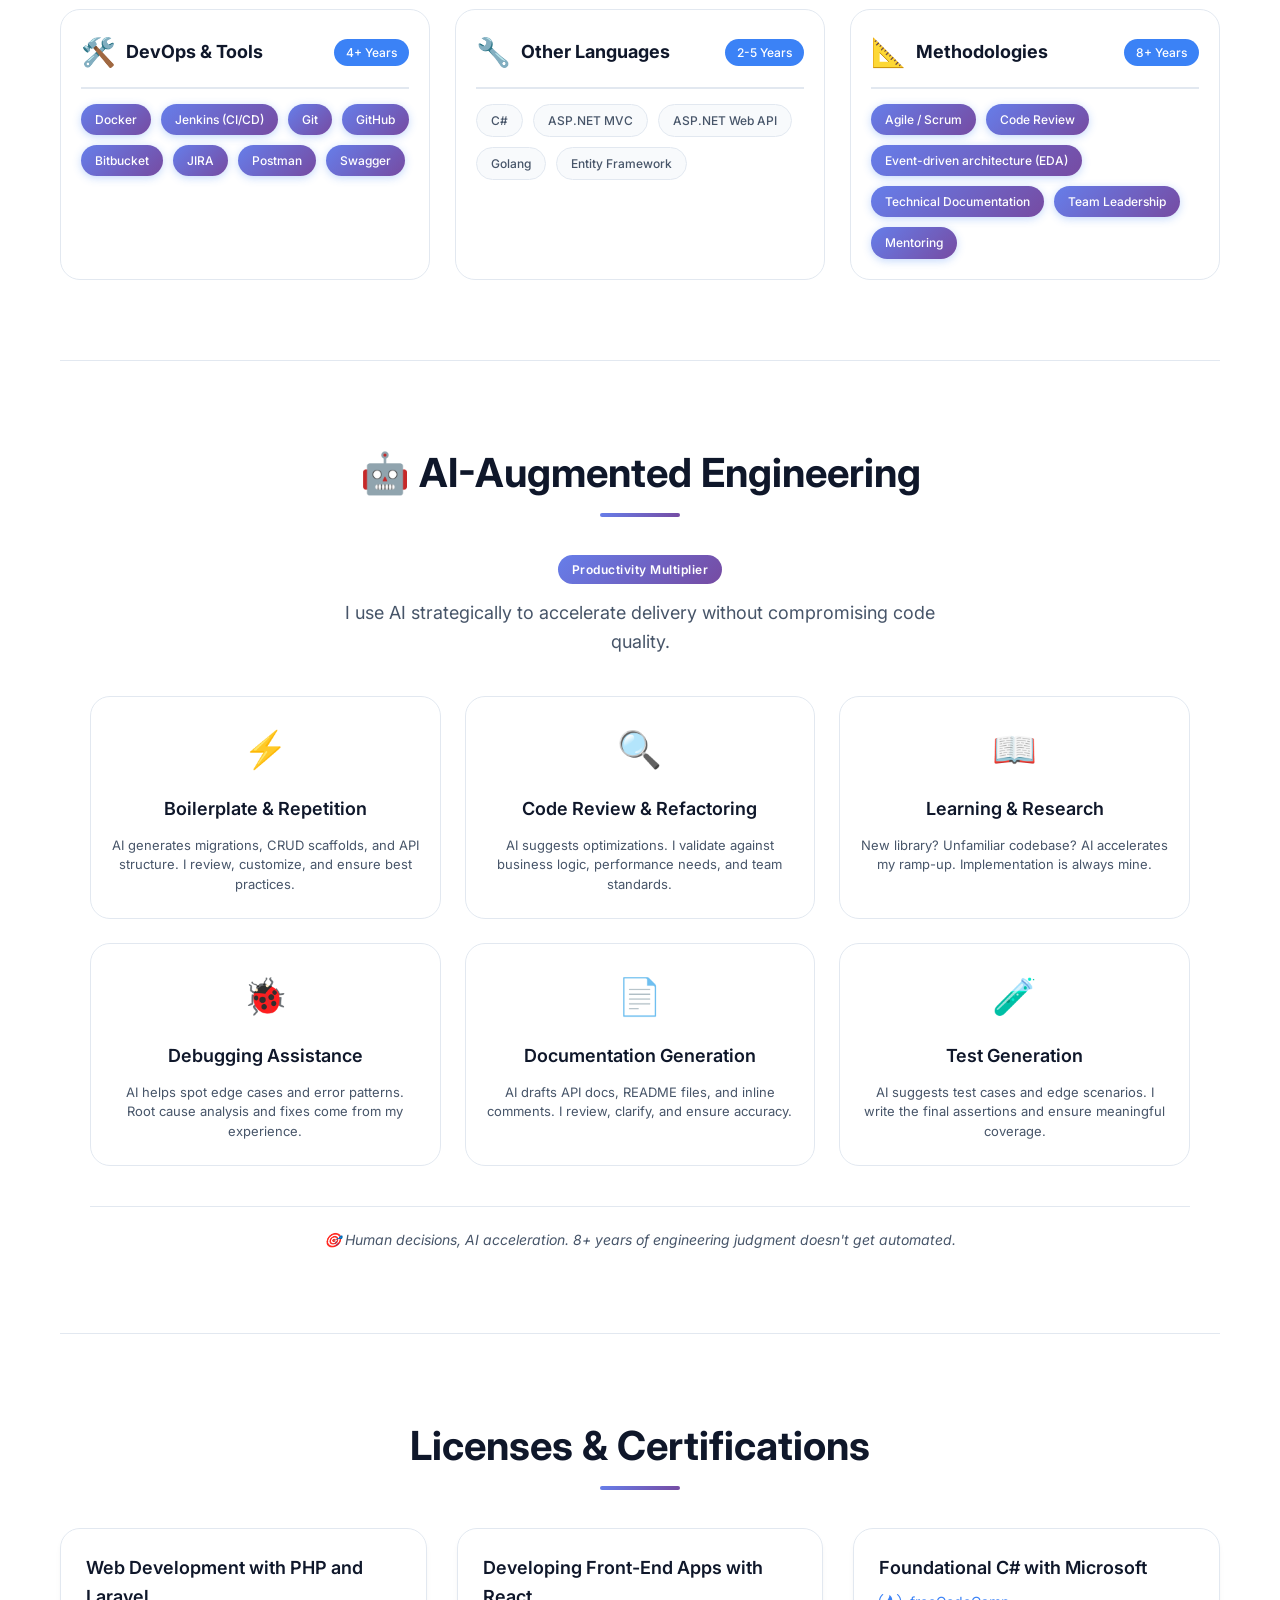
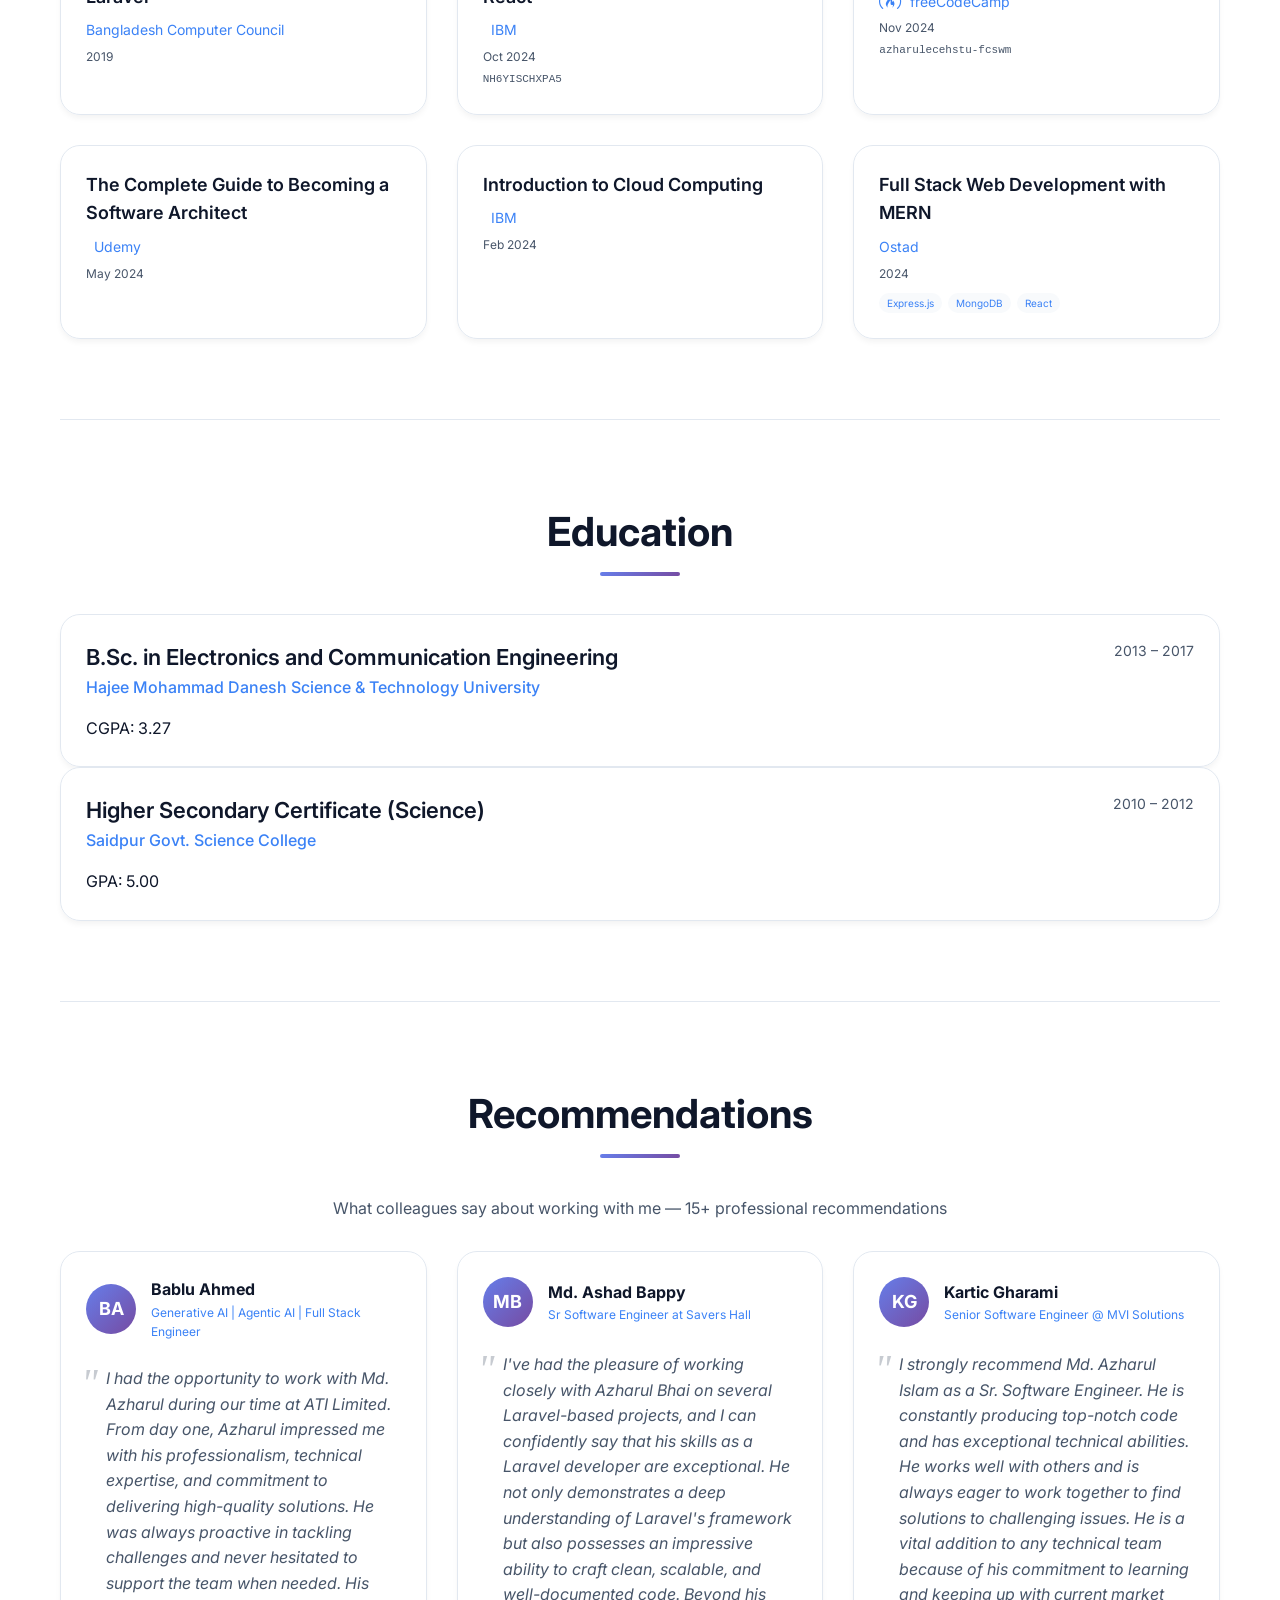
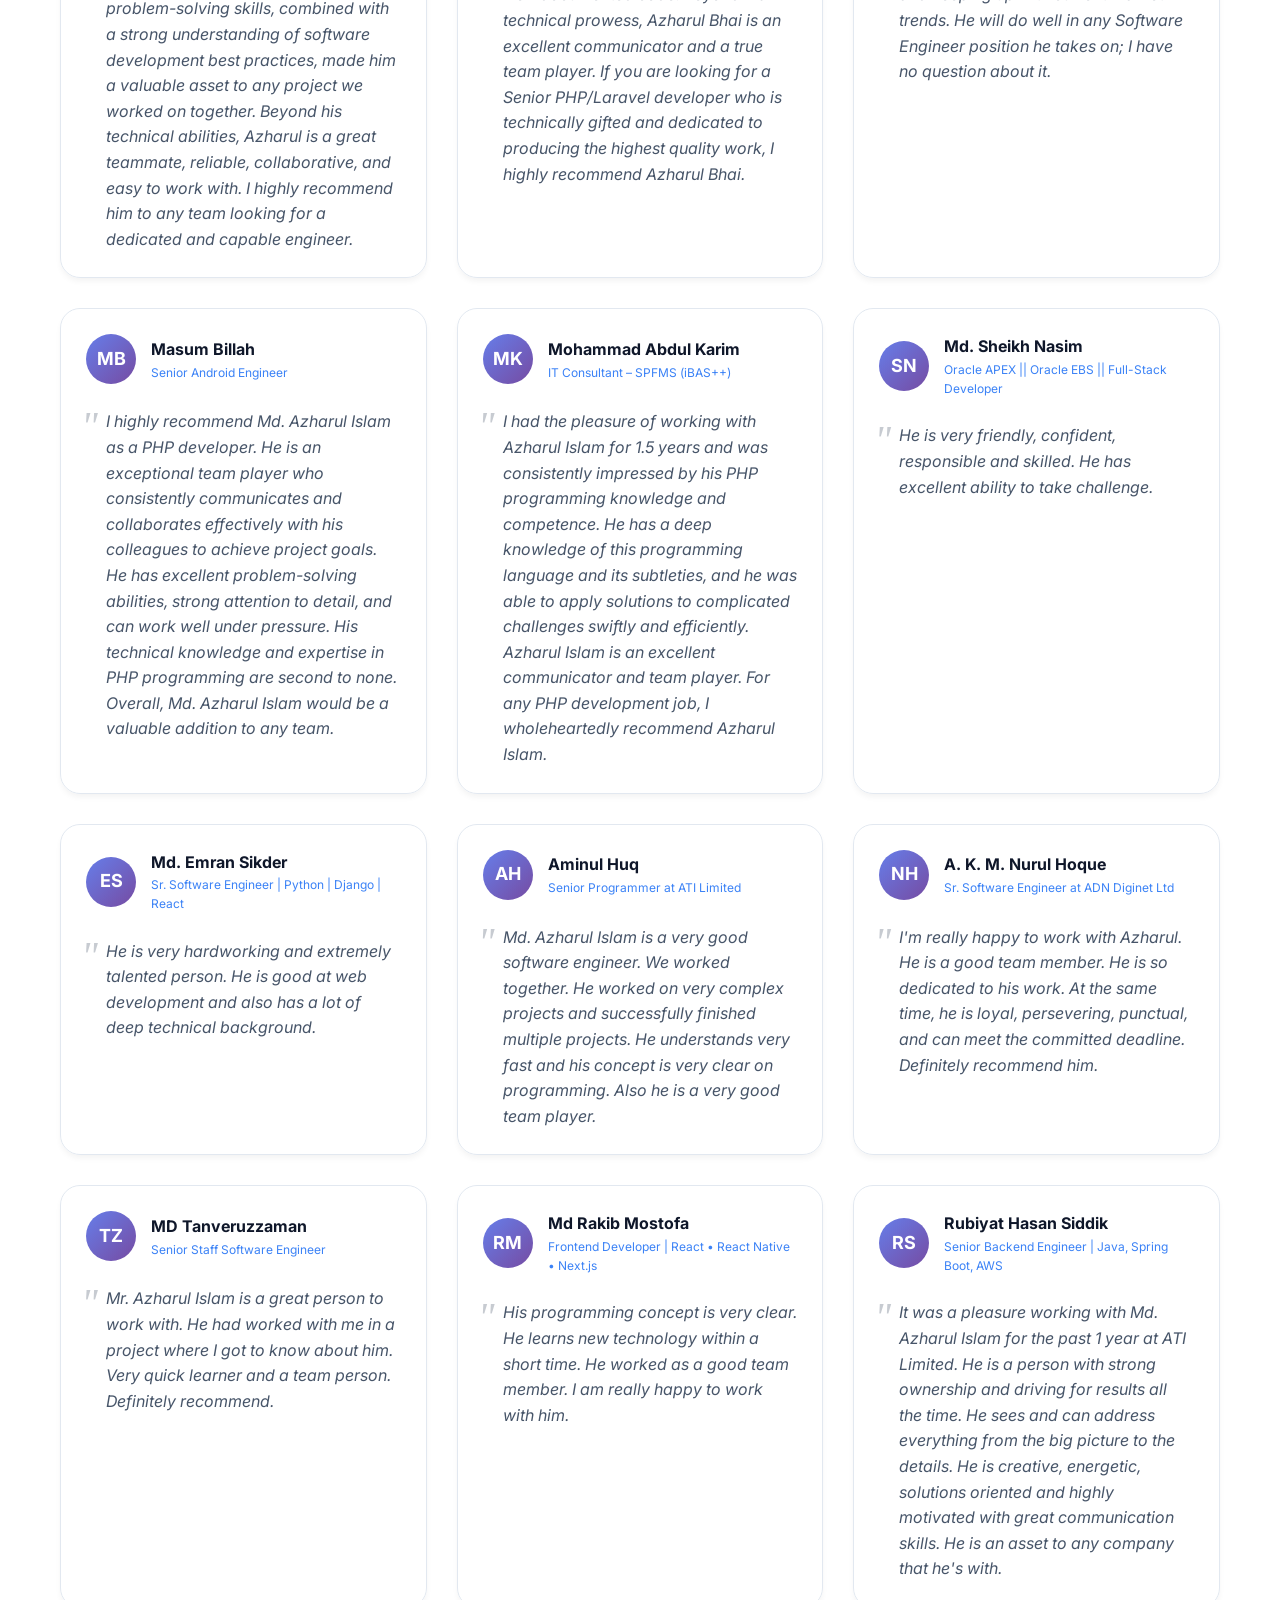
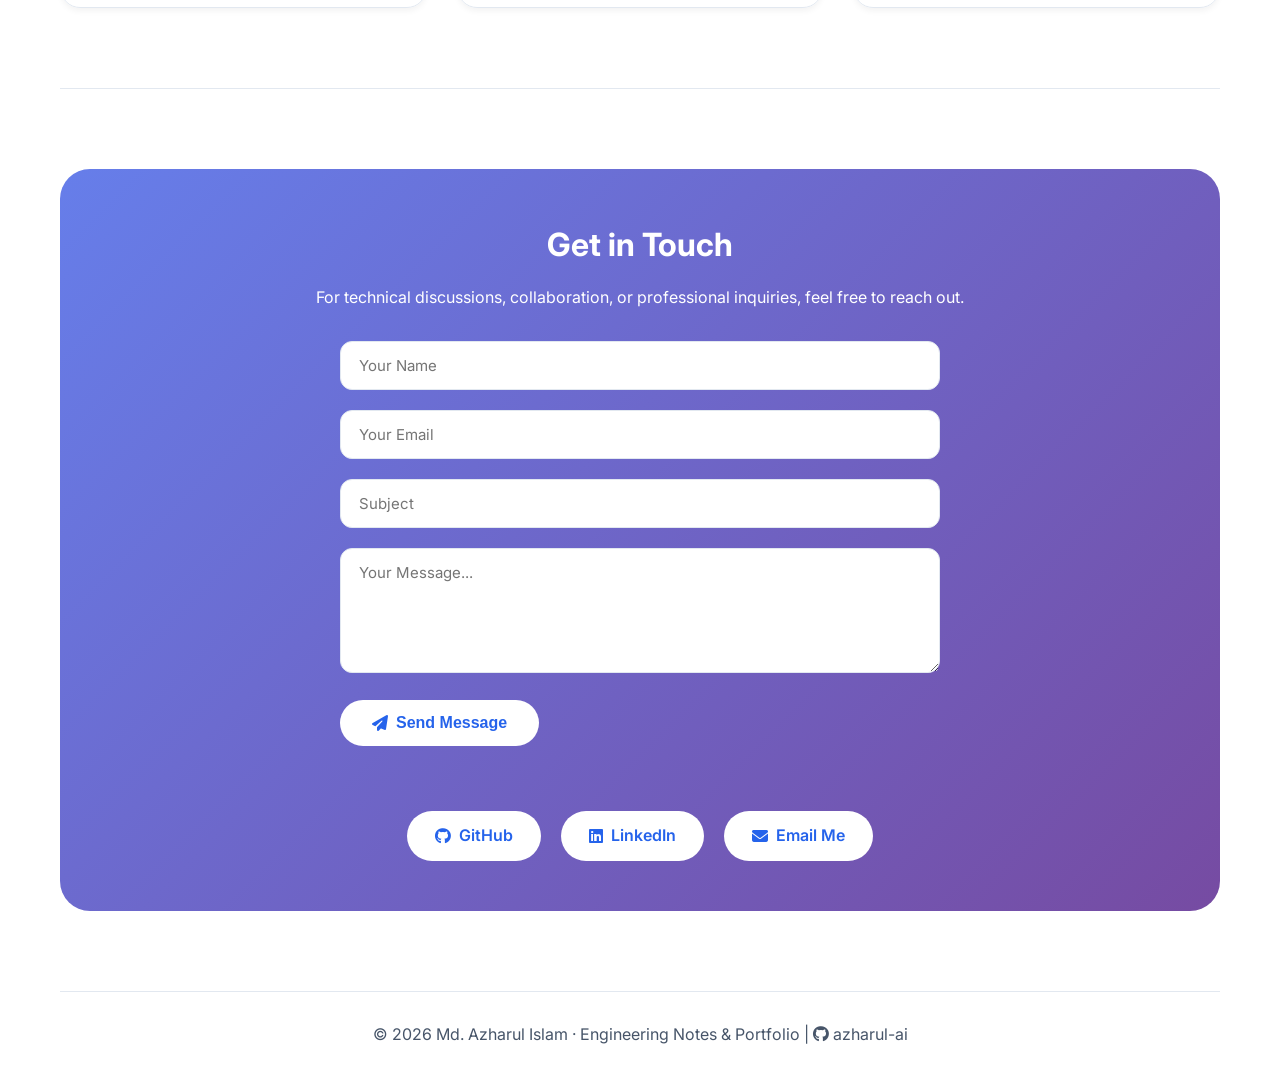
==== commit 46edbcef: "refactor: update portfolio content, stack, and professional positioning" ====
--- a/index.html
+++ b/index.html
@@ -64,7 +64,7 @@
                 <div class="hero-text">
                     <h1>Md. Azharul Islam</h1>
                     <div class="typed-text" id="typed-text"></div>
-                    <p class="hero-description">Senior Software Engineer with 8+ years of experience crafting scalable software solutions. Expert in PHP, Laravel, React, Node, C#, ASP.NET, Golang, and modern DevOps practices.</p>
+                    <p class="hero-description">Senior Software Engineer with 8+ years of experience building scalable web applications and APIs. Strong expertise in PHP, Laravel, JavaScript, React, Node.js, REST APIs, SQL, and modern software architecture, with hands-on experience in cloud, CI/CD, Docker, and distributed systems.</p>
                     <div class="hero-stats">
                         <div class="stat">
                             <div class="stat-number">8+</div>
@@ -91,75 +91,87 @@
                 </div>
                 <div class="hero-image">
                     <div class="profile-circle">
-                        <img src="images/profile.png" onerror="this.onerror=null; this.parentElement.innerHTML='AI'; this.parentElement.style.background='var(--gradient-1)'; this.parentElement.style.display='flex'; this.parentElement.style.alignItems='center'; this.parentElement.style.justifyContent='center'; this.parentElement.style.fontSize='100px'; this.parentElement.style.fontWeight='bold';" alt="Md. Azharul Islam - Senior Software Engineer">
-                    </div>
-                </div>
-            </div>
-        </section>
-
-        <!-- Tech Stack Match Section - For Recruiters -->
+                        <img src="images/phofile-azi.jpg" onerror="this.onerror=null; this.parentElement.innerHTML='AI'; this.parentElement.style.background='var(--gradient-1)'; this.parentElement.style.display='flex'; this.parentElement.style.alignItems='center'; this.parentElement.style.justifyContent='center'; this.parentElement.style.fontSize='100px'; this.parentElement.style.fontWeight='bold';" alt="Md. Azharul Islam - Senior Software Engineer">
+                    </div>
+                </div>
+            </div>
+        </section>        
+
+        <!-- Technical Focus Section -->
         <section id="tech-match" class="tech-match-section">
             <div class="container">
                 <div class="tech-match-card">
-                    <div class="tech-match-badge">🎯 Recruiters: Scan Here</div>
-                    <h2>⚡ Hire Me For</h2>
-                    
-                    <!-- Primary Stack -->
+                    <div class="tech-match-badge">⚡ Engineering Focus</div>
+                    <h2>🛠️ Core Technologies & Engineering Expertise</h2>        
+                    <!-- Core Stack -->
                     <div class="primary-stack">
-                        <div class="stack-icon">🎯</div>
+                        <div class="stack-icon">💻</div>
                         <div class="stack-text">
-                            <span class="stack-label">Primary Stack (8+ Years • Daily Driver)</span>
+                            <span class="stack-label">Core Engineering Stack</span>
                             <div class="stack-items">
                                 <span class="primary-badge">PHP</span>
                                 <span class="primary-badge">Laravel</span>
-                                <span class="primary-badge">MySQL</span>
-                                <span class="primary-badge">MS SQL Server</span>
-                                <span class="primary-badge">RESTful APIs</span>
-                                <span class="primary-badge">MVC Architecture</span>
                                 <span class="primary-badge">JavaScript</span>
                                 <span class="primary-badge">React.js</span>
                                 <span class="primary-badge">Node.js</span>
-                                <span class="primary-badge">JIRA</span>
-                                <span class="primary-badge">Leadership</span>
+                                <span class="primary-badge">MySQL</span>
+                                <span class="primary-badge">MS SQL Server</span>
+                                <span class="primary-badge">SQL</span>
+                                <span class="primary-badge">REST APIs</span>
+                                <span class="primary-badge">MVC</span>
+                                <span class="primary-badge">Software Architecture</span>
                             </div>
                         </div>
                     </div>
 
-                    <!-- Secondary Stack (WITH ACTUAL SKILLS) -->
+                    <!-- Supporting Technologies -->
                     <div class="secondary-stack">
-                        <div class="stack-icon">🛠️</div>
+                        <div class="stack-icon">🚀</div>
                         <div class="stack-text">
-                            <span class="stack-label">Secondary Skills</span>
+                            <span class="stack-label">Supporting Technologies & Practices</span>
                             <div class="stack-items">
-                                <span class="secondary-badge">C# / ASP.NET</span>
-                                <span class="secondary-badge">Golang</span>
                                 <span class="secondary-badge">Docker</span>
-                                <span class="secondary-badge">Jenkins</span>
+                                <span class="secondary-badge">AWS</span>
+                                <span class="secondary-badge">CI/CD</span>
                                 <span class="secondary-badge">Redis</span>
-                                <span class="secondary-badge">Vue.js</span>
-                                <span class="secondary-badge">AWS</span>
+                                <span class="secondary-badge">Git</span>
+                                <span class="secondary-badge">Testing</span>
+                                <span class="secondary-badge">Third-Party Integrations</span>
+                                <span class="secondary-badge">Distributed Systems</span>
                             </div>
                             <div class="view-details-link">
                                 <a href="#skills" class="details-link">
-                                    📋 View full categorized breakdown →
+                                    📋 View full technical breakdown →
                                 </a>
                             </div>
                         </div>
                     </div>
 
-                    <!-- CTA Line -->
+                    <!-- Engineering Focus -->
                     <div class="cta-line">
-                        <p>✅ Looking for a <strong>Staff / Lead / Senior PHP / Laravel Engineer</strong> who delivers clean, scalable enterprise solutions? <strong>You're in the right place.</strong></p>
-                        <a href="#contact" class="tech-cta-btn">📩 Let's Talk →</a>
-                    </div>
-
-                    <!-- Open to Other Stacks -->
+                        <p>
+                            Building <strong>scalable web applications, APIs, integrations,
+                            and maintainable software systems</strong> with a focus on
+                            clean architecture, performance, reliability, and developer experience.
+                        </p>
+                        <a href="#blog" class="tech-cta-btn">📚 Explore Engineering Work →</a>
+                    </div>
+
+                    <!-- Engineering Approach -->
                     <div class="not-for-me">
-                        <p>🌍 <strong>Hiring for a different stack?</strong> I'm a quick learner and adaptable. While Laravel/PHP is my core, I'm actively expanding into React, Node.js, Go, and C#/.NET. <strong>I'm open to any technology where I can add value.</strong></p>
-                    </div>
-                </div>
-            </div>
-        </section>
+                        <p>
+                            💡 <strong>Engineering approach:</strong>
+                            I focus on understanding business requirements, designing clear
+                            system boundaries, writing maintainable code, and continuously
+                            improving reliability, performance, testing, and deployment practices.
+                        </p>
+                    </div>
+                </div>
+            </div>
+        </section>
+
+
+        
 
         <!-- About Section -->
         <section id="about" class="section">
@@ -169,9 +181,9 @@
                 <br>
                 <p>Currently, I'm thriving as a Senior Software Engineer at Fiftytwo Digital Ltd. in Dhaka, where I collaborate with Danish and European teams to deliver scalable enterprise solutions.</p>
                 <br>
-                <p><strong>Full SDLC Expertise:</strong> Requirement Analysis & Technical Architecture | Full-Stack Application Development (PHP/Laravel, React.js, Node.js, C#/.NET) | RESTful API Design & Integration | Database Architecture (MySQL, MS SQL Server) | CI/CD Pipeline Implementation (Jenkins, Docker) | Code Review & Quality Assurance | Agile & Scrum Methodologies | Team Leadership & Mentoring | Production Deployment & Maintenance</p>
+                <p><strong>Full SDLC Expertise:</strong> Requirement Analysis &amp; Technical Architecture | Full-Stack Application Development (PHP/Laravel, React.js, Node.js) | RESTful API Design &amp; Third-Party Integrations | Database Design &amp; SQL Optimization (MySQL, MS SQL Server) | Automated Testing &amp; Code Quality | CI/CD &amp; Containerized Deployment (Jenkins, Docker) | Agile &amp; Scrum Methodologies | Code Review &amp; Technical Mentoring | Production Deployment, Monitoring &amp; Maintenance</p>
                 <br>
-                <p><strong>Open to roles:</strong> Staff/Lead/Senior Software Engineer, Full Stack Developer, Technical Architect, PHP/Laravel/.NET Expert.</p>
+                <p><strong>Focus:</strong> Backend Engineering, Full-Stack Development, Software Architecture, API Design & Scalable Systems</p>
             </div>
         </section>
 
@@ -333,20 +345,6 @@
                     </div>
                 </div>
 
-                <!-- Leasing Partner Portal -->
-                <div class="project-card">
-                    <div class="project-title">Leasing Partner Portal</div>
-                    <div class="project-description">Comprehensive leasing management platform for partner organizations with real-time tracking and reporting.</div>
-                    <div class="project-skills">
-                        <span class="skill-tag">ASP.NET MVC</span>
-                        <span class="skill-tag">Entity Framework</span>
-                        <span class="skill-tag">C#/.NET</span>
-                        <span class="skill-tag">JavaScript</span>
-                        <span class="skill-tag">RESTful APIs</span>
-                        <span class="skill-tag">MS SQL Server</span>
-                    </div>
-                </div>
-
                 <!-- Microsoft Dynamics 365 Business Central -->
                 <div class="project-card">
                     <div class="project-title">Microsoft Dynamics 365 Business Central</div>
@@ -408,19 +406,7 @@
                         <span class="skill-tag">Vanilla JS</span>
                         <span class="skill-tag">MySQL</span>
                     </div>
-                </div>
-
-                <!-- Human Resource Management -->
-                <div class="project-card">
-                    <div class="project-title">Human Resource Management</div>
-                    <div class="project-description">Complete HRIS solution including employee management, payroll, attendance, and recruitment modules.</div>
-                    <div class="project-skills">
-                        <span class="skill-tag">PHP</span>
-                        <span class="skill-tag">Laravel</span>
-                        <span class="skill-tag">JavaScript</span>
-                        <span class="skill-tag">MS SQL Server</span>
-                    </div>
-                </div>
+                </div>                
             </div>
         </section>
 
@@ -464,7 +450,6 @@
                     </div>
                     <div class="category-skills">
                         <span class="skill-badge-core">React.js</span>
-                        <span class="skill-badge">Vue.js</span>
                         <span class="skill-badge-core">JavaScript (ES6+)</span>
                         <span class="skill-badge-core">jQuery</span>
                         <span class="skill-badge-core">Tailwind CSS</span>
@@ -485,8 +470,8 @@
                         <span class="skill-badge-core">MS SQL Server</span>
                         <span class="skill-badge-core">Query Optimization</span>
                         <span class="skill-badge-core">Indexing Strategy</span>
-                        <span class="skill-badge">Stored Procedures</span>
-                        <span class="skill-badge">Redis (Caching)</span>
+                        <span class="skill-badge-core">Stored Procedures</span>
+                        <span class="skill-badge-core">Redis (Caching)</span>
                     </div>
                 </div>
                 
@@ -498,14 +483,14 @@
                         <span class="category-years">4+ Years</span>
                     </div>
                     <div class="category-skills">
-                        <span class="skill-badge">Docker</span>
+                        <span class="skill-badge-core">Docker</span>
                         <span class="skill-badge-core">Jenkins (CI/CD)</span>
                         <span class="skill-badge-core">Git</span>
                         <span class="skill-badge-core">GitHub</span>
-                        <span class="skill-badge">Bitbucket</span>
+                        <span class="skill-badge-core">Bitbucket</span>
                         <span class="skill-badge-core">JIRA</span>
                         <span class="skill-badge-core">Postman</span>
-                        <span class="skill-badge">Swagger</span>
+                        <span class="skill-badge-core">Swagger</span>
                     </div>
                 </div>
                 
@@ -517,8 +502,9 @@
                         <span class="category-years">2-5 Years</span>
                     </div>
                     <div class="category-skills">
-                        <span class="skill-badge">C# / ASP.NET</span>
-                        <span class="skill-badge-core">Node.js</span>
+                        <span class="skill-badge">C#</span>
+                        <span class="skill-badge">ASP.NET MVC</span>
+                        <span class="skill-badge">ASP.NET Web API</span>
                         <span class="skill-badge">Golang</span>
                         <span class="skill-badge">Entity Framework</span>
                     </div>
@@ -534,10 +520,10 @@
                     <div class="category-skills">
                         <span class="skill-badge-core">Agile / Scrum</span>
                         <span class="skill-badge-core">Code Review</span>
-                        <span class="skill-badge">Event-driven architecture (EDA)</span>
+                        <span class="skill-badge-core">Event-driven architecture (EDA)</span>
                         <span class="skill-badge-core">Technical Documentation</span>
-                        <span class="skill-badge">Team Leadership</span>
-                        <span class="skill-badge">Mentoring</span>
+                        <span class="skill-badge-core">Team Leadership</span>
+                        <span class="skill-badge-core">Mentoring</span>
                     </div>
                 </div>
             </div>
@@ -758,8 +744,8 @@
         <!-- Contact Section with Working Form -->
         <section id="contact" class="section">
             <div class="contact-section">
-                <h2>Let's Work Together</h2>
-                <p>Open to Staff/Lead/Senior Software Engineer, Full Stack Developer, and Tech Lead roles</p>
+                <h2>Get in Touch</h2>
+                <p>For technical discussions, collaboration, or professional inquiries, feel free to reach out.</p>
                 
                 <!-- Contact Form -->
                 <form id="contact-form" action="https://formspree.io/f/xeevpqda" method="POST" class="contact-form">
@@ -797,7 +783,7 @@
     </div>
 
     <footer class="footer">
-        <p>© 2026 Md. Azharul Islam. Built with <i class="fas fa-heart" style="color: #f5576c;"></i> for recruiters | <i class="fab fa-github"></i> azharul-ai</p>
+        <p>© 2026 Md. Azharul Islam · Engineering Notes & Portfolio | <i class="fab fa-github"></i> azharul-ai</p>
     </footer>
 
     <script src="js/script.js"></script>
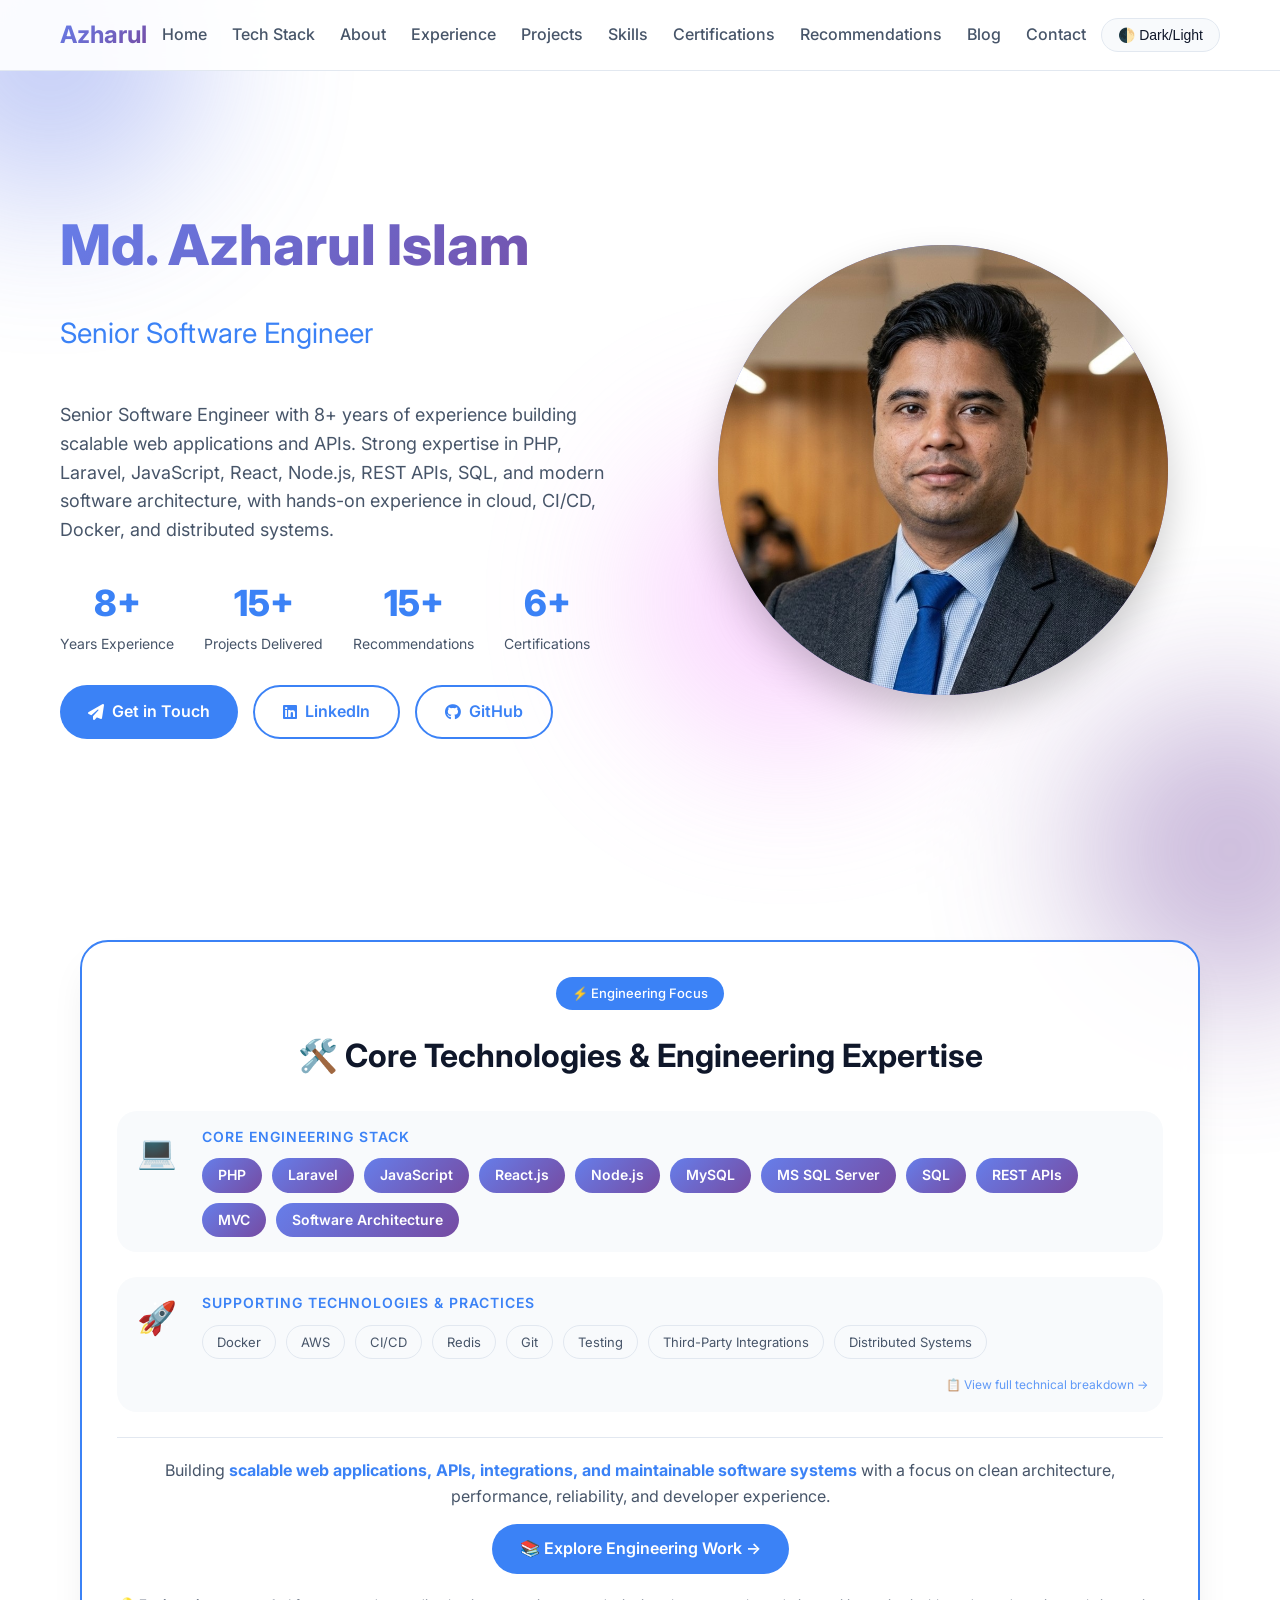
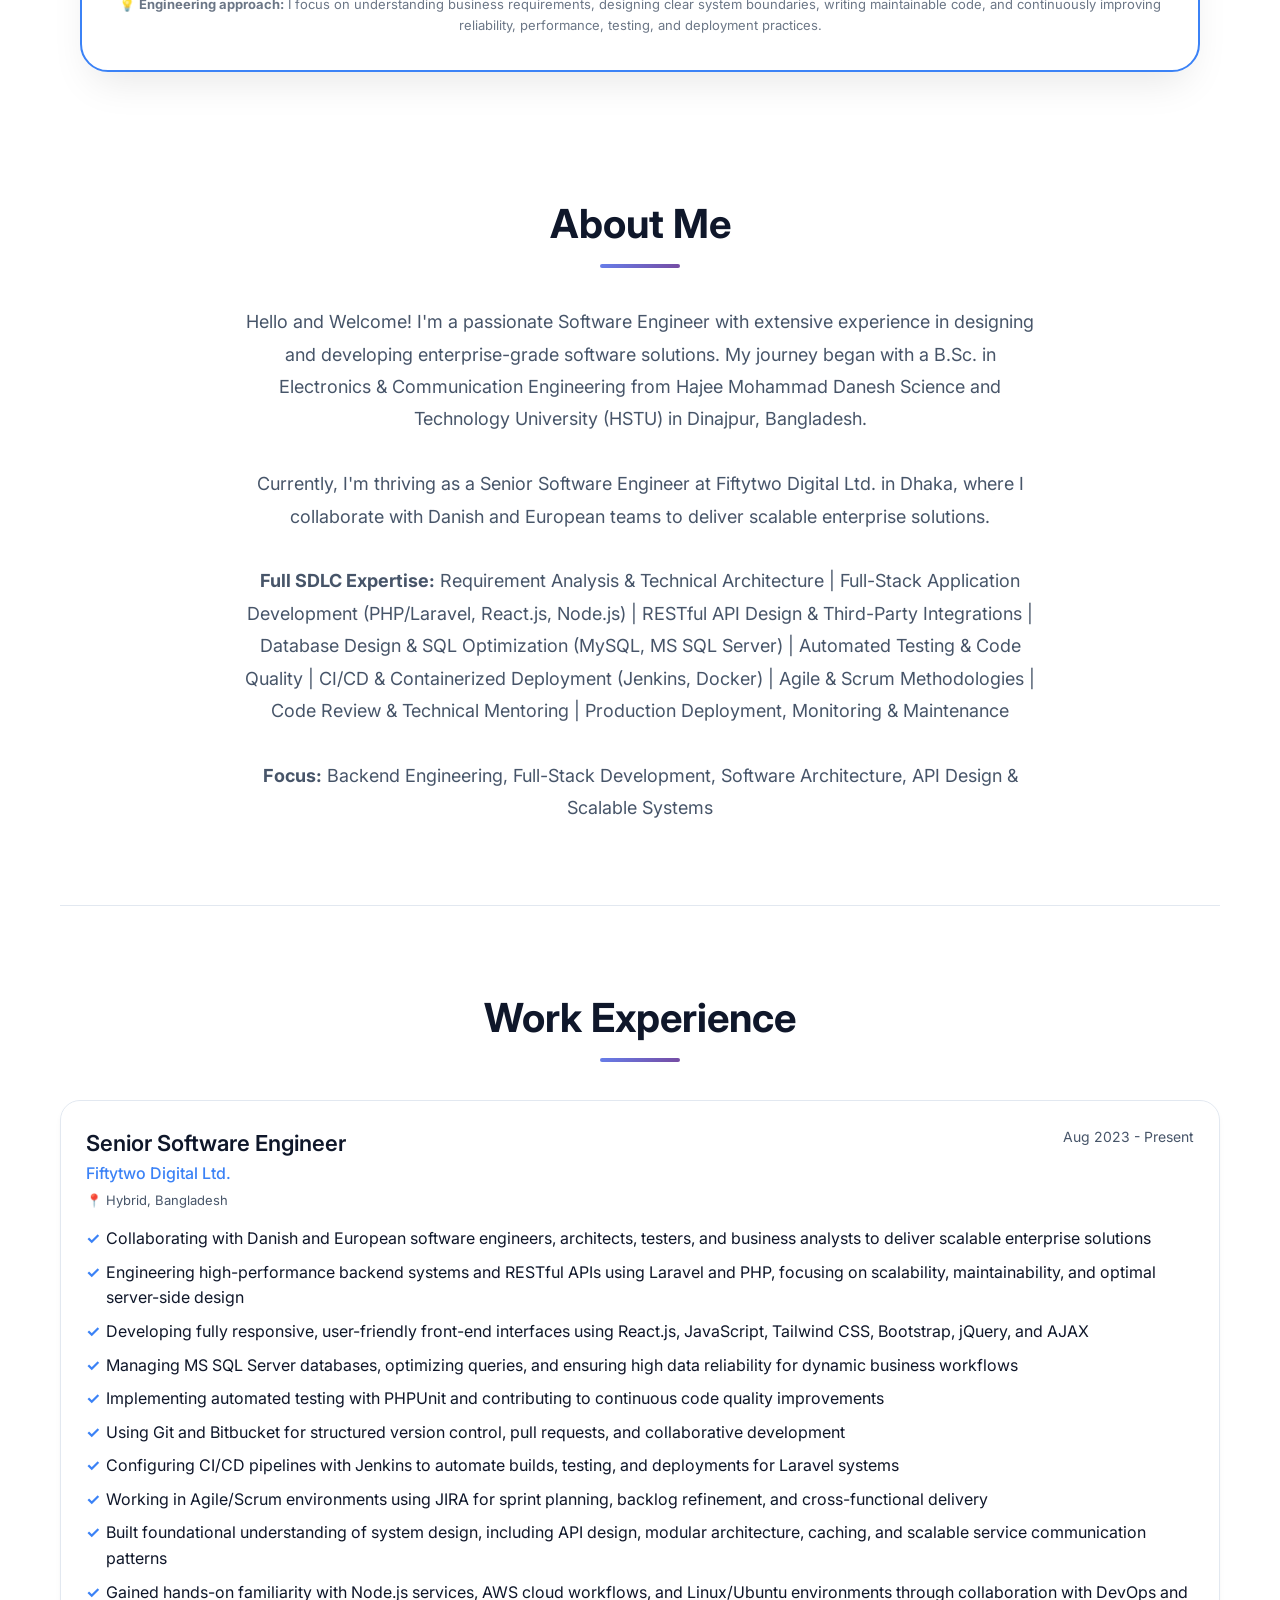
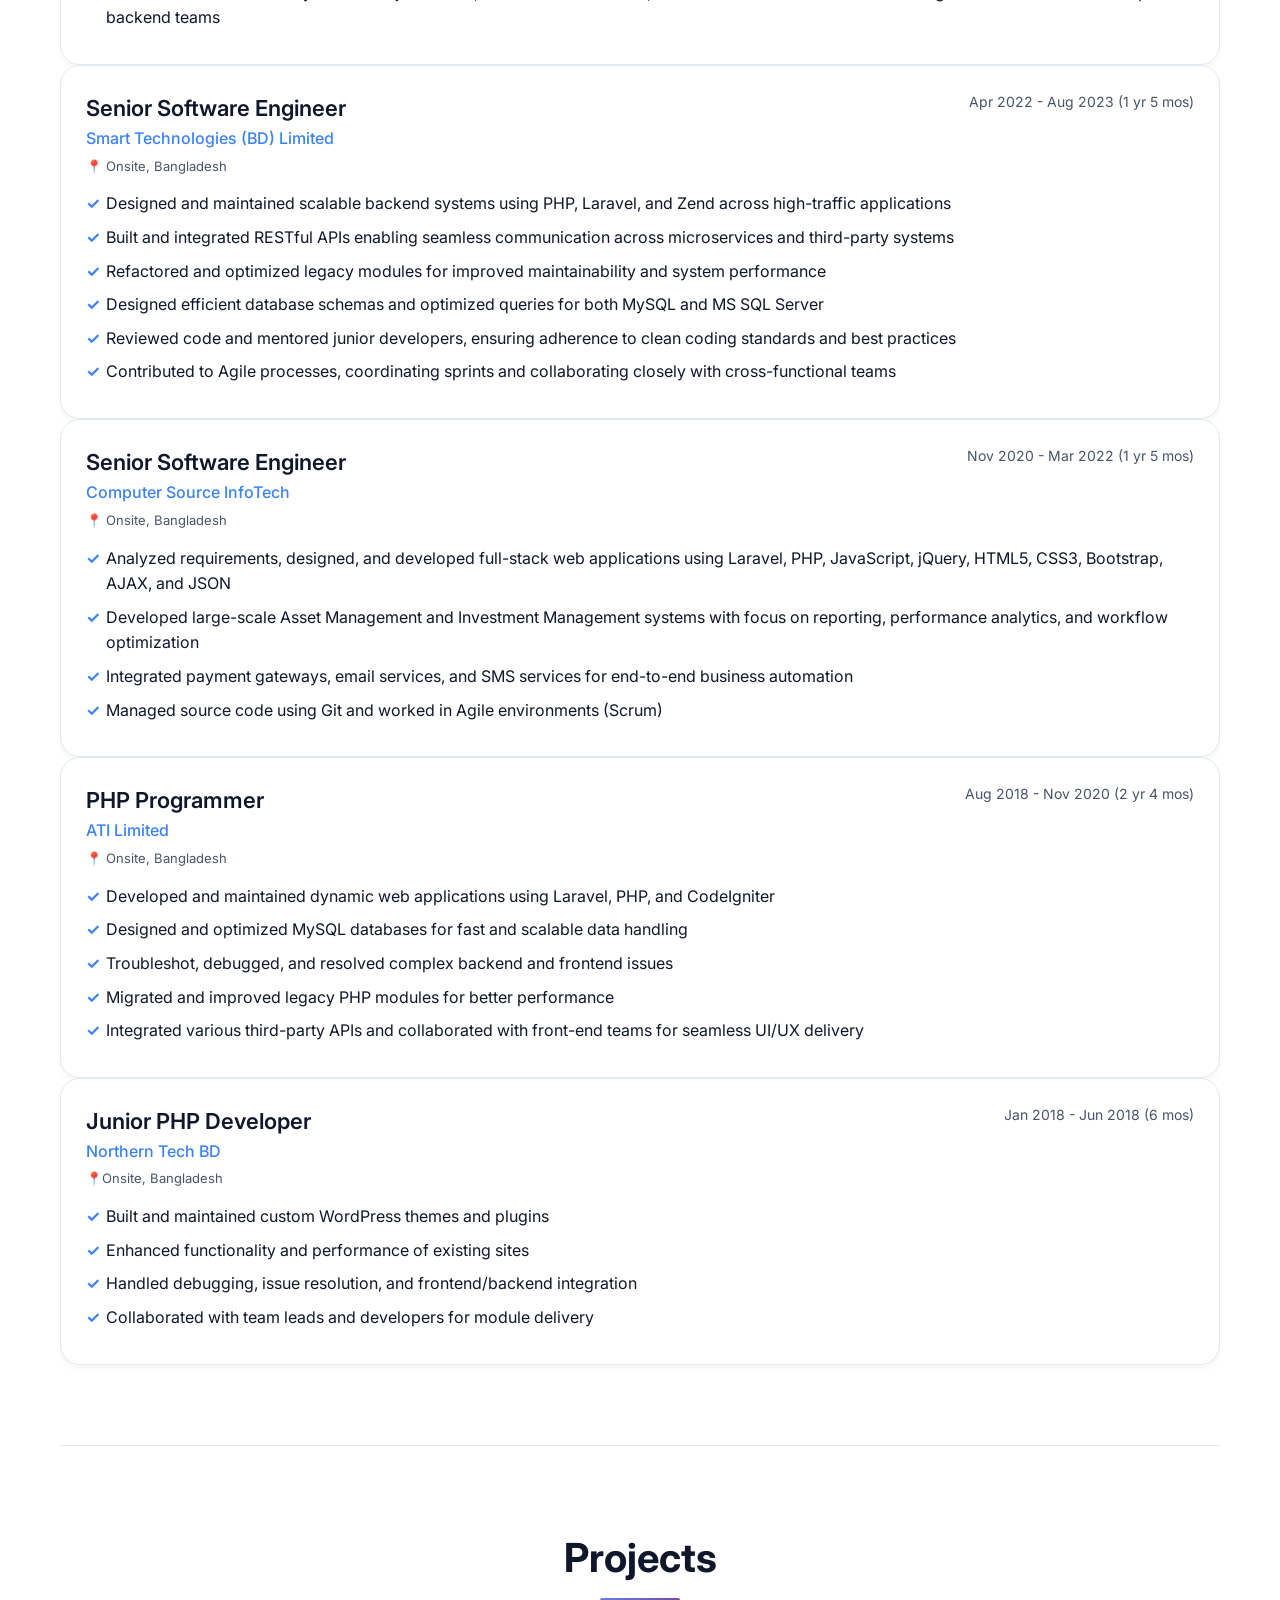
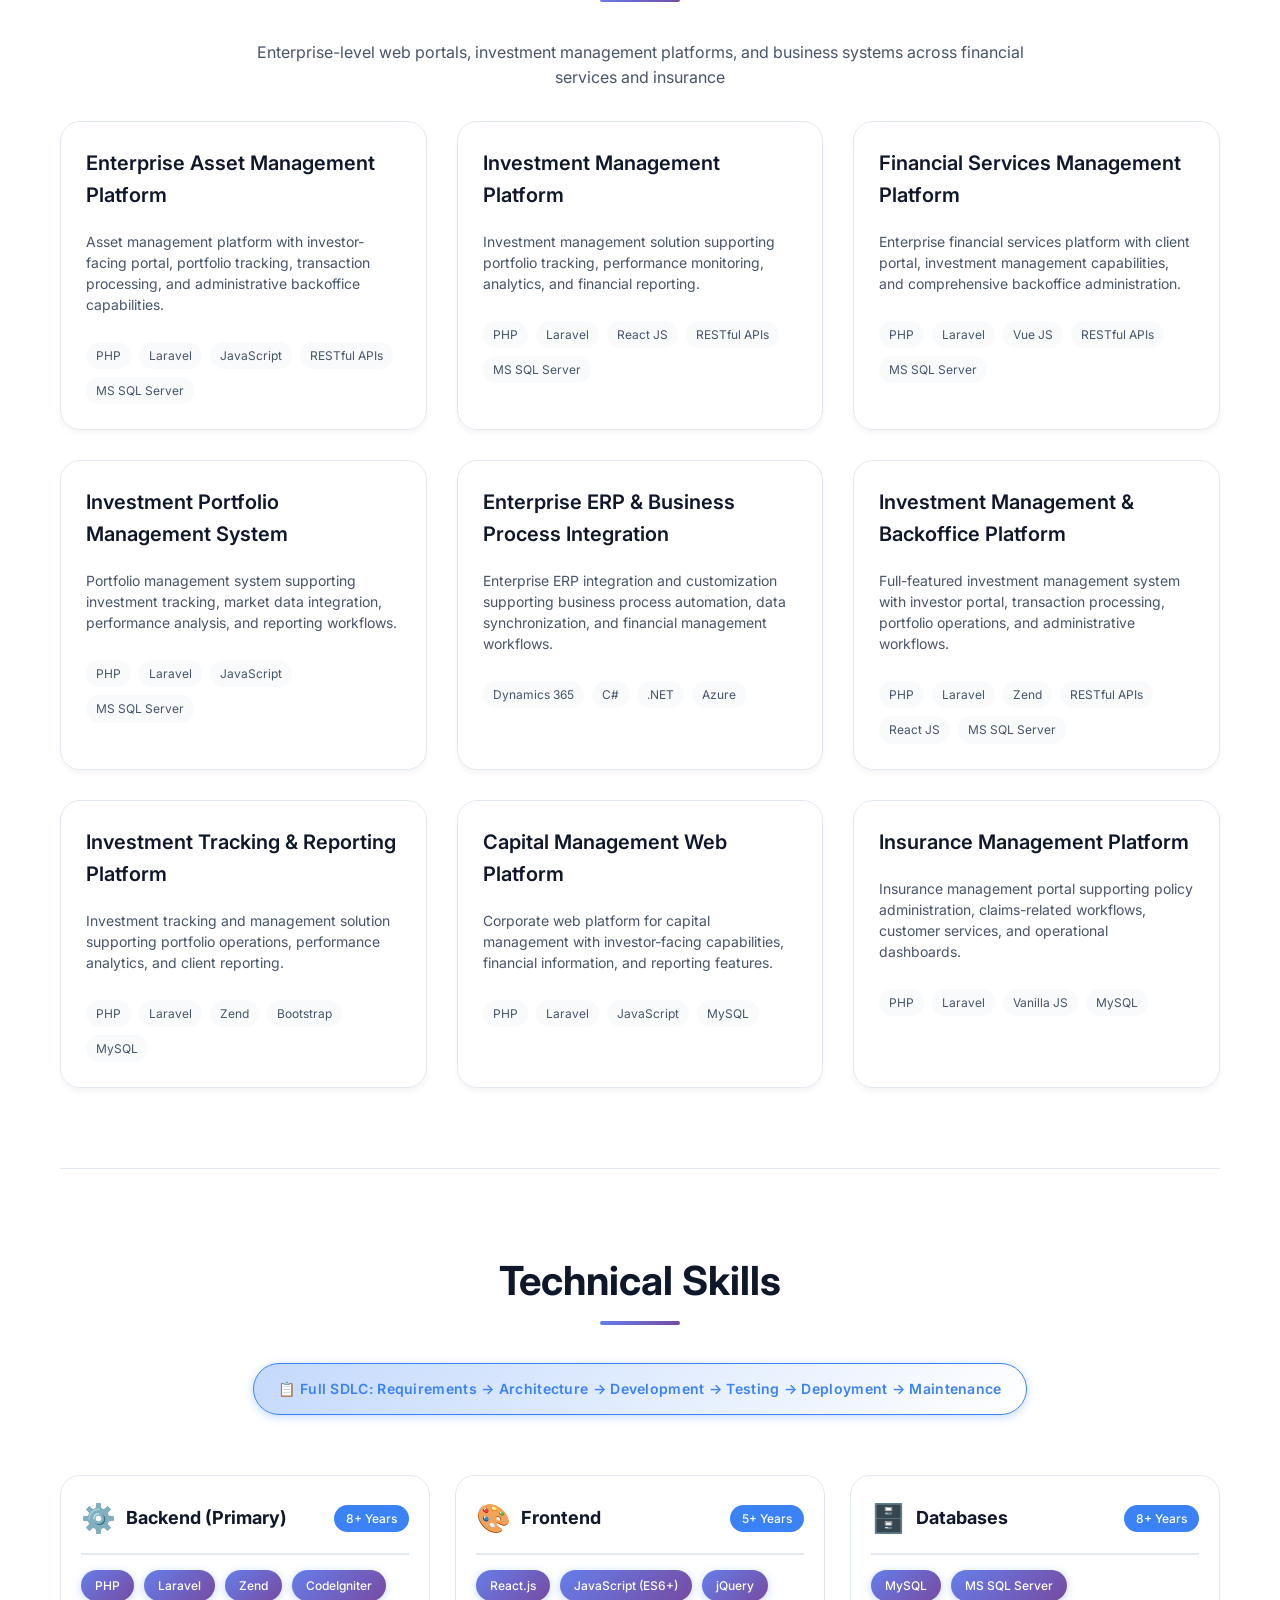
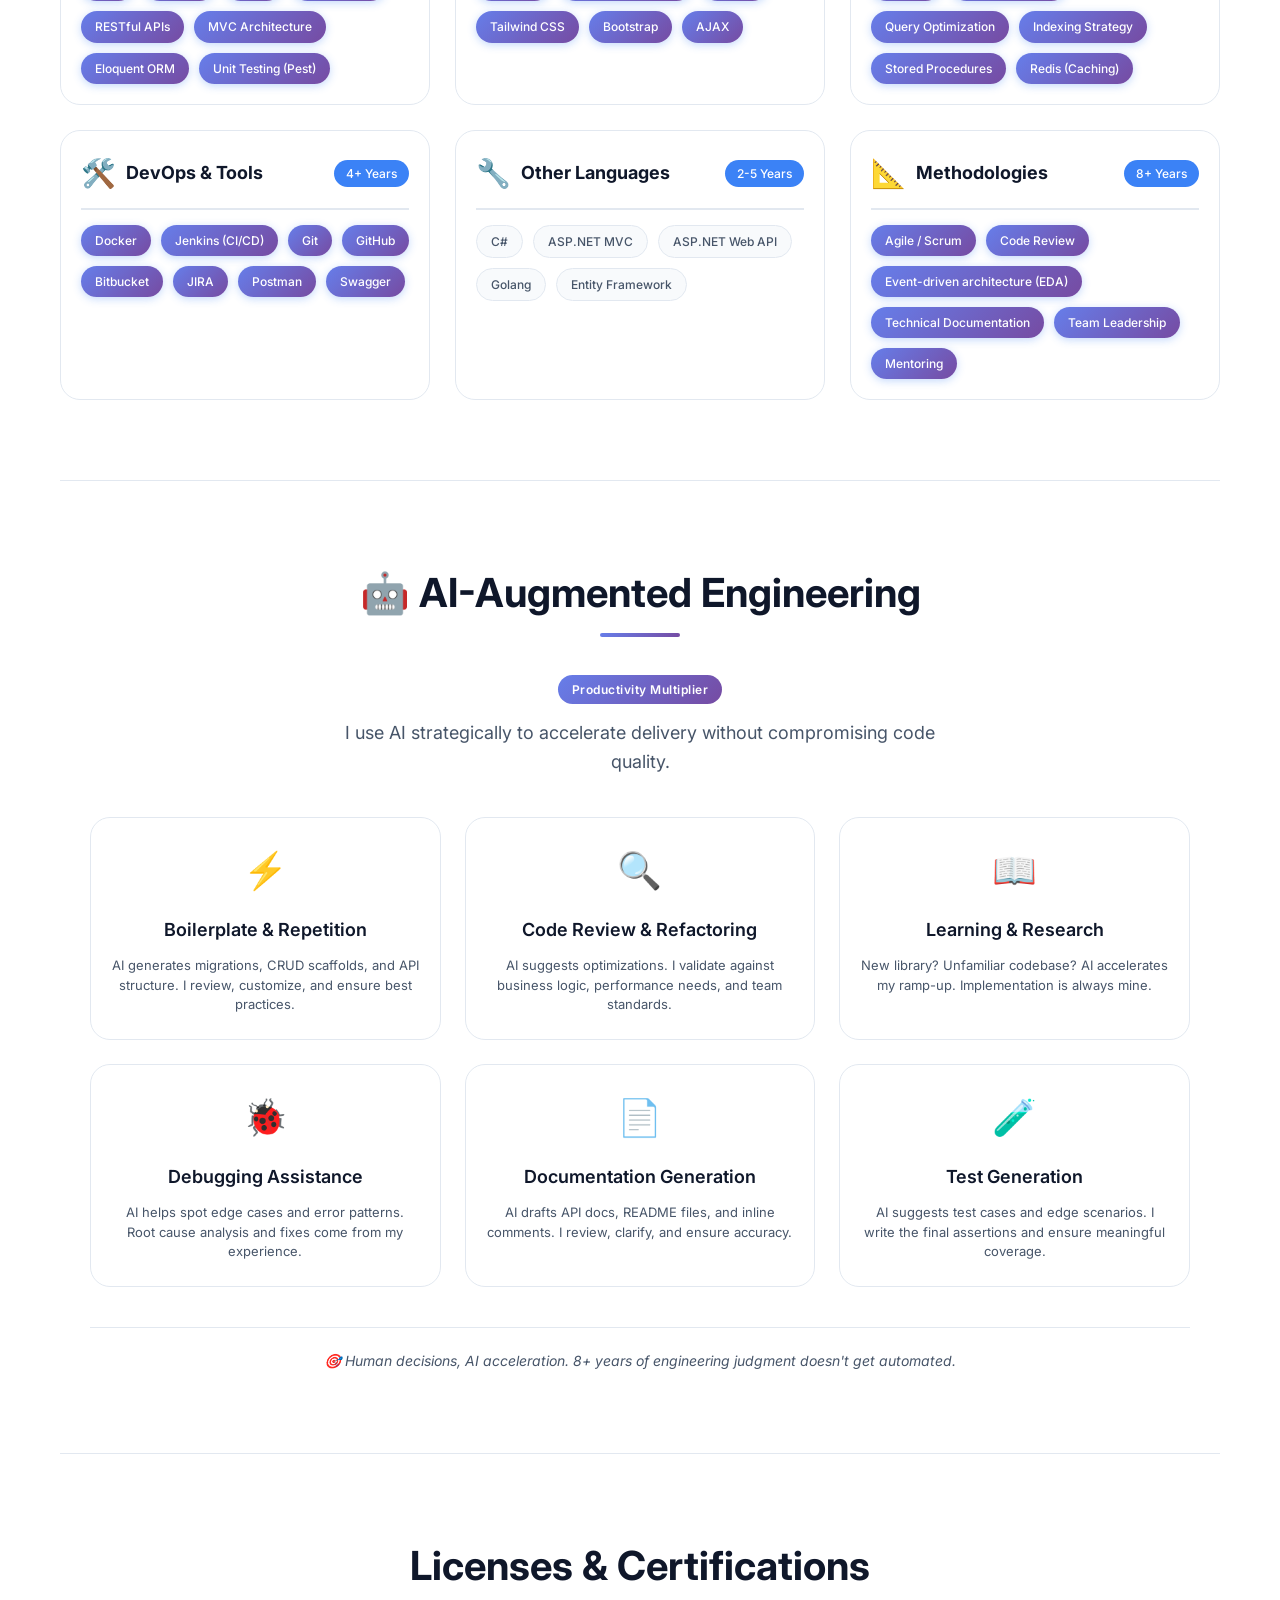
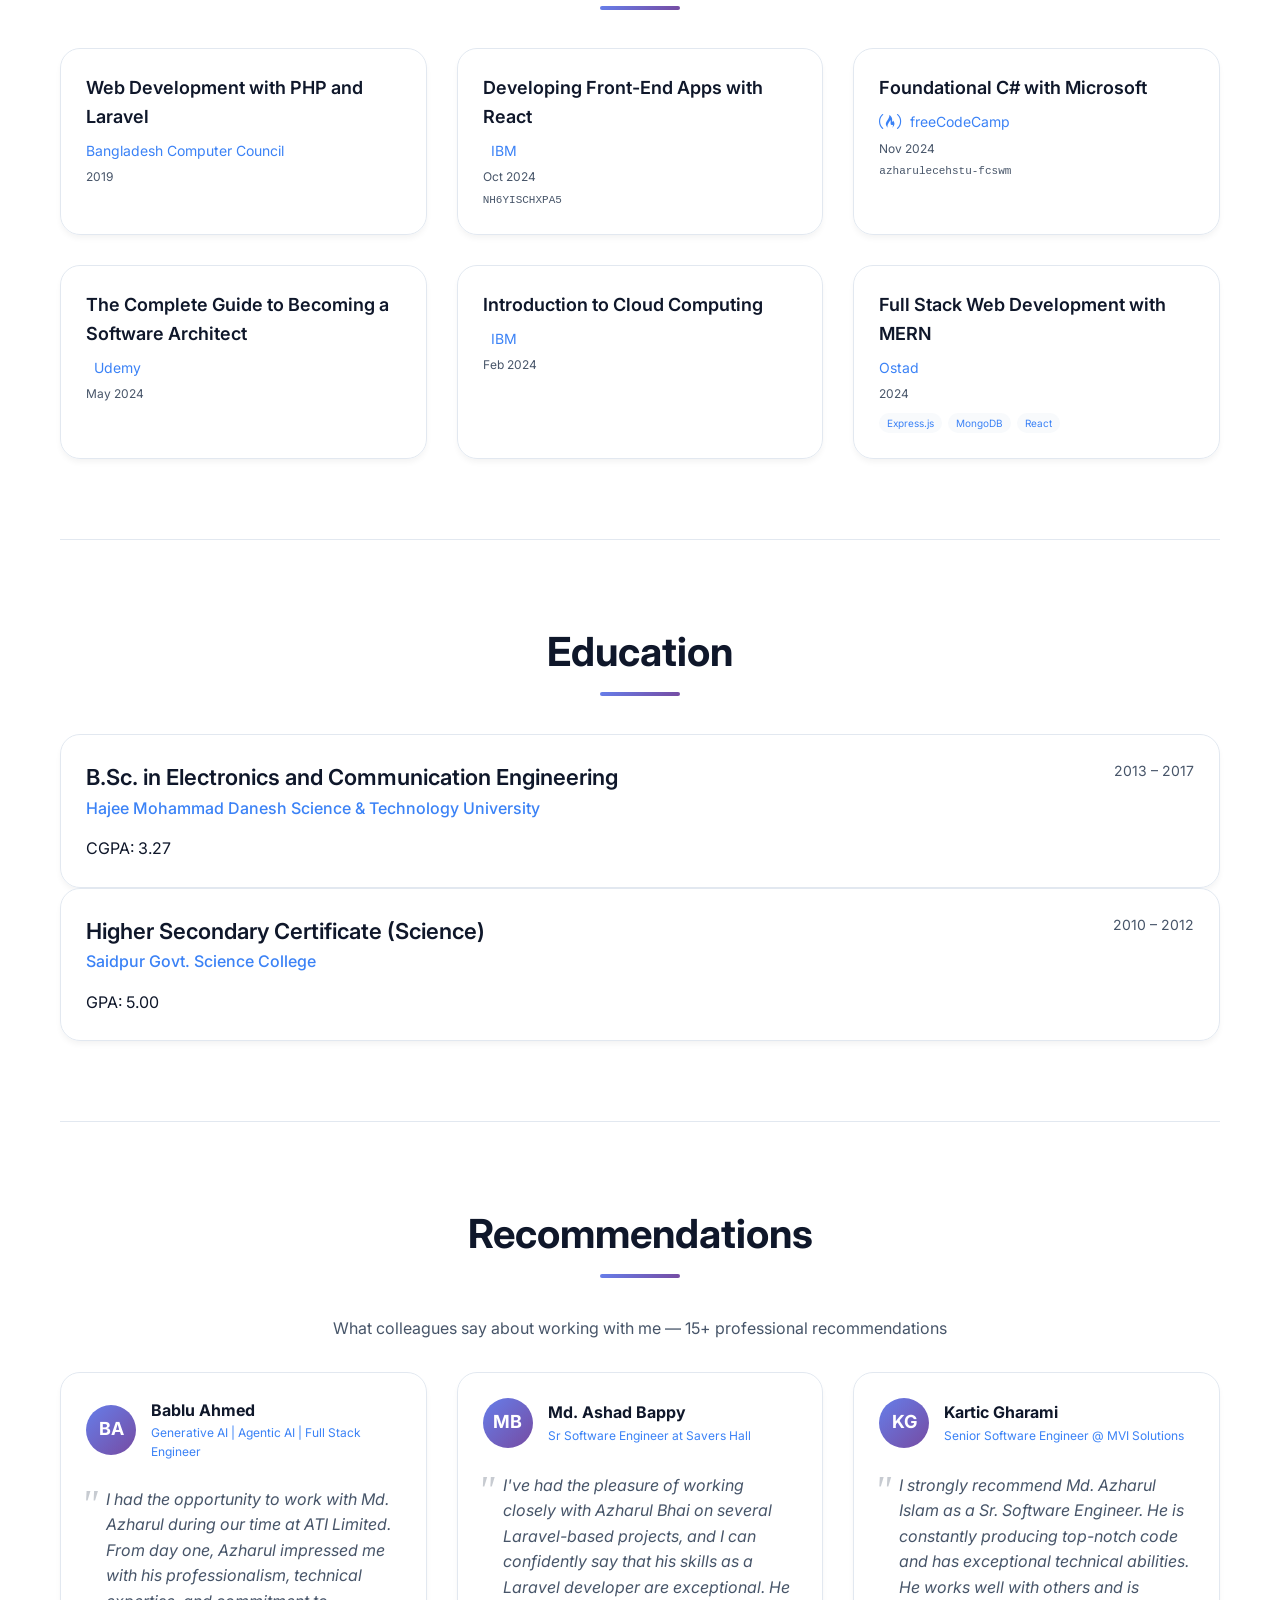
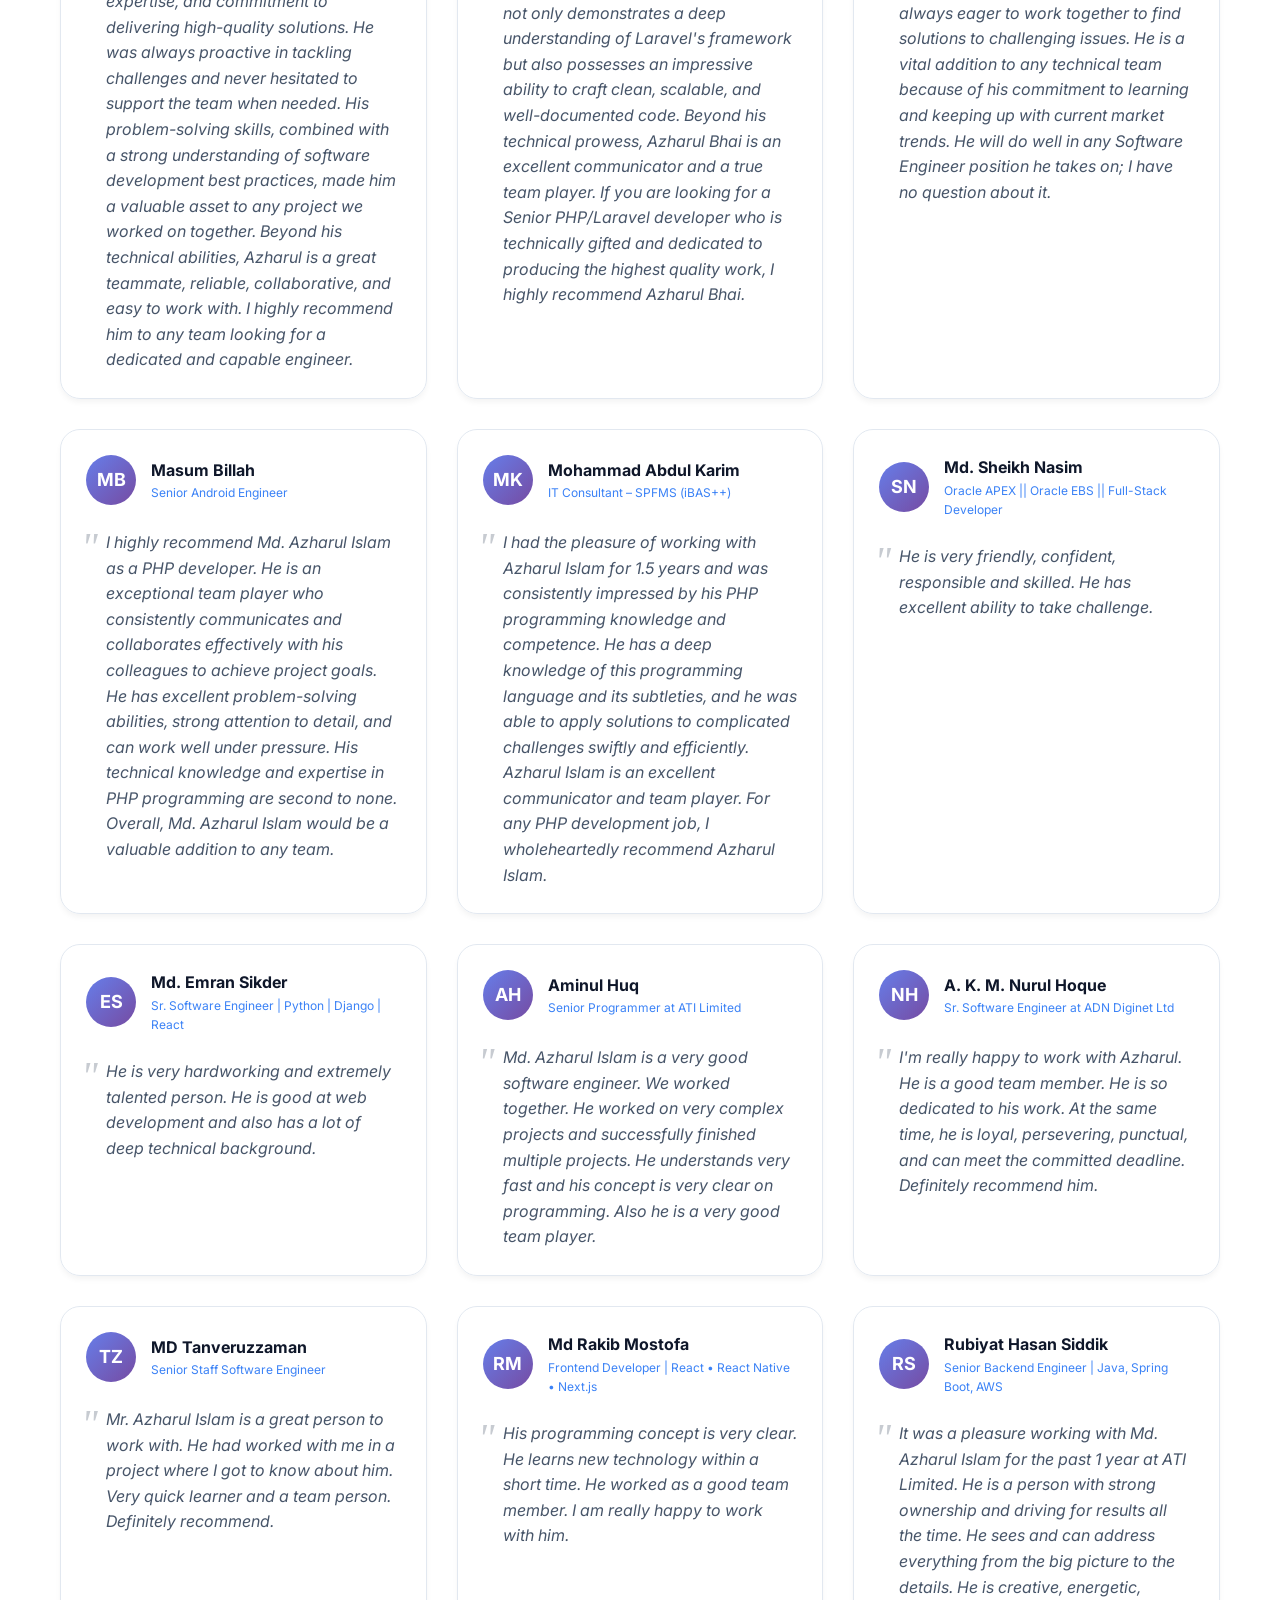
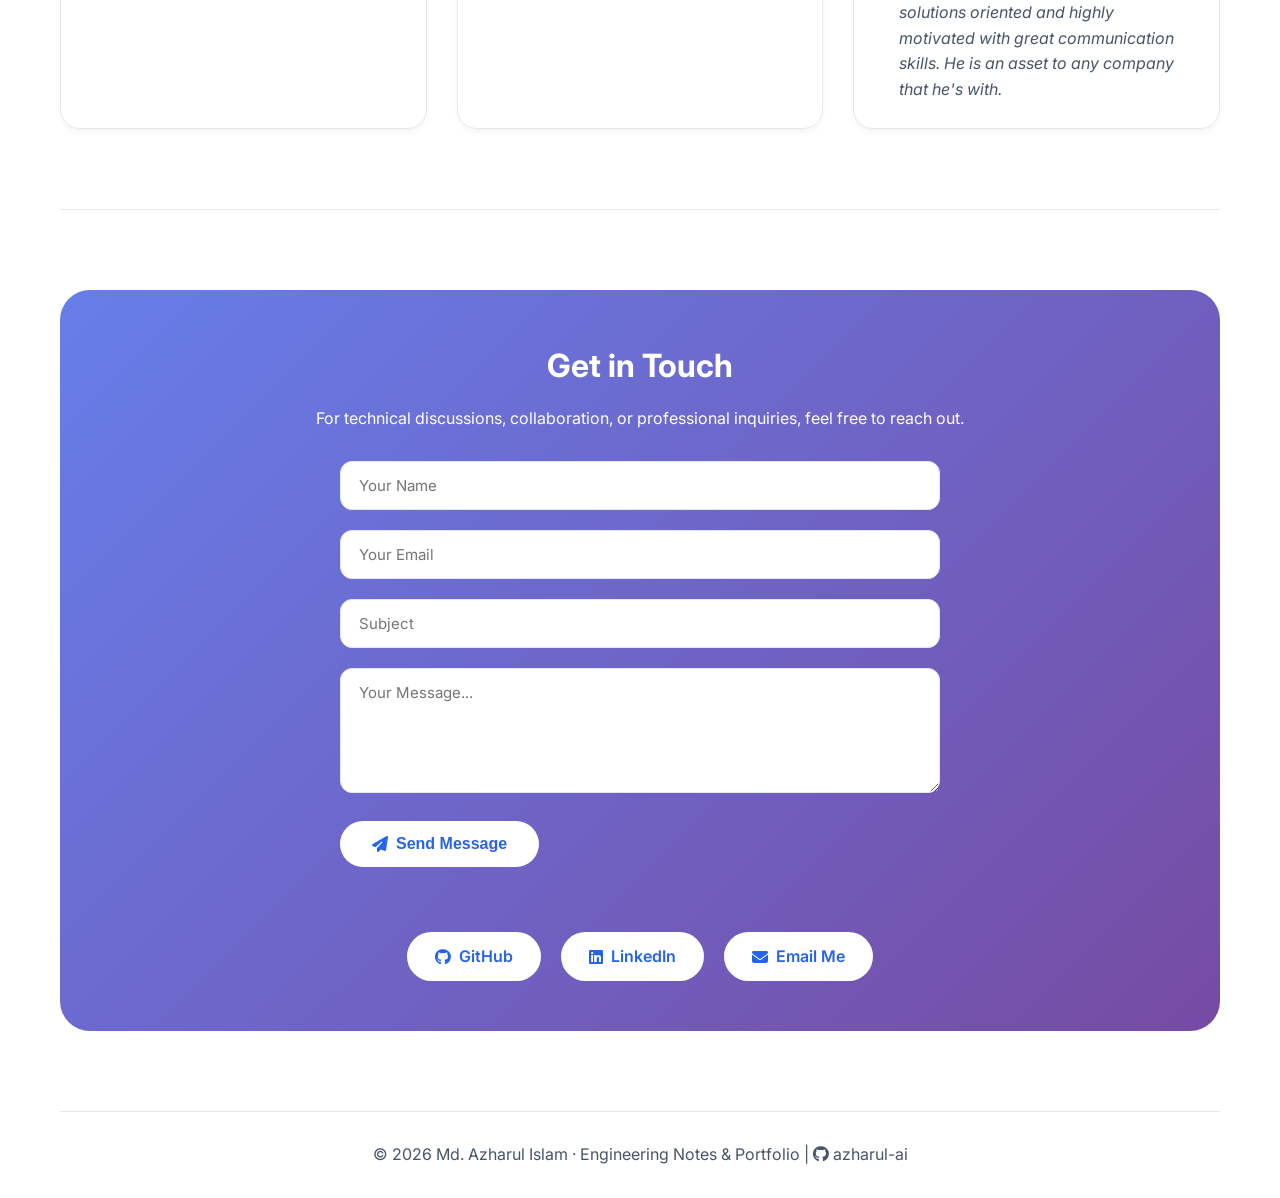
==== commit 754c5904: "refactor: refine portfolio positioning and update SEO metadata" ====
--- a/index.html
+++ b/index.html
@@ -3,10 +3,9 @@
 <head>
     <meta charset="UTF-8">
     <meta name="viewport" content="width=device-width, initial-scale=1.0">
-    <meta name="description" content="Md. Azharul Islam - Senior Software Engineer Portfolio. 8+ years experience in PHP, Laravel, React, Node.js, C#, ASP.NET, Golang">
+    <meta name="description" content="Md. Azharul Islam - Senior Software Engineer with 8+ years of experience in PHP, Laravel, JavaScript, React, Node.js, REST APIs, SQL, software architecture, cloud, CI/CD, and scalable web systems.">
     <meta name="author" content="Md. Azharul Islam">
-    <meta name="keywords" content="Senior Software Engineer, PHP, Laravel, React, Full Stack Developer, Dhaka, Bangladesh, C#, ASP.NET, Golang">
-    <link rel="canonical" href="https://azharul-ai.github.io/">
+<meta name="keywords" content="Senior Software Engineer, PHP, Laravel, React, Node.js, JavaScript, Full Stack Developer, REST APIs, Software Architecture, AWS, Docker, Dhaka, Bangladesh">    <link rel="canonical" href="https://azharul-ai.github.io/">
     <link rel="alternate" type="application/rss+xml" title="Md. Azharul Islam - Engineering Notes" href="https://azharul-ai.github.io/feed.xml">
     <meta property="og:type" content="website">
     <meta property="og:title" content="Md. Azharul Islam | Senior Software Engineer">
@@ -79,13 +78,13 @@
                             <div class="stat-label">Recommendations</div>
                         </div>
                         <div class="stat">
-                            <div class="stat-number">7+</div>
+                            <div class="stat-number">6+</div>
                             <div class="stat-label">Certifications</div>
                         </div>
                     </div>
                     <div class="hero-buttons">
-                        <a href="#contact" class="btn-primary"><i class="fas fa-paper-plane"></i> Hire Me</a>
-                        <a href="#" class="btn-outline" id="resume-btn"><i class="fas fa-download"></i> Download Resume</a>
+                        <a href="#contact" class="btn-primary"><i class="fas fa-paper-plane"></i> Get in Touch</a>
+                        <a href="https://www.linkedin.com/in/imazi/" target="_blank" class="btn-outline"><i class="fab fa-linkedin"></i> LinkedIn</a>
                         <a href="https://github.com/azharul-ai" target="_blank" class="btn-outline"><i class="fab fa-github"></i> GitHub</a>
                     </div>
                 </div>
@@ -154,7 +153,7 @@
                             and maintainable software systems</strong> with a focus on
                             clean architecture, performance, reliability, and developer experience.
                         </p>
-                        <a href="#blog" class="tech-cta-btn">📚 Explore Engineering Work →</a>
+                        <a href="blog/" class="tech-cta-btn">📚 Explore Engineering Work →</a>
                     </div>
 
                     <!-- Engineering Approach -->
@@ -290,14 +289,17 @@
         <section id="projects" class="section">
             <h2 class="section-title">Projects</h2>
             <p style="text-align: center; margin-bottom: 30px; max-width: 800px; margin-left: auto; margin-right: auto; color: var(--text-secondary);">
-                Enterprise-level web portals and asset management systems for leading financial institutions in Bangladesh
+                Enterprise-level web portals, investment management platforms, and business systems across financial services and insurance
             </p>
-            <div class="projects-grid">               
-
-                <!-- Shanta Asset Management Portal and Backoffice -->
+
+            <div class="projects-grid">
+
+                <!-- Enterprise Asset Management Platform -->
                 <div class="project-card">
-                    <div class="project-title">Shanta Asset Management Portal & Backoffice</div>
-                    <div class="project-description">Asset management system with investor portal, portfolio tracking, and administrative backoffice dashboard.</div>
+                    <div class="project-title">Enterprise Asset Management Platform</div>
+                    <div class="project-description">
+                        Asset management platform with investor-facing portal, portfolio tracking, transaction processing, and administrative backoffice capabilities.
+                    </div>
                     <div class="project-skills">
                         <span class="skill-tag">PHP</span>
                         <span class="skill-tag">Laravel</span>
@@ -307,10 +309,12 @@
                     </div>
                 </div>
 
-                <!-- Shanta Investment Management -->
+                <!-- Investment Management Platform -->
                 <div class="project-card">
-                    <div class="project-title">Shanta Investment Management</div>
-                    <div class="project-description">Investment tracking platform with real-time portfolio monitoring and performance analytics.</div>
+                    <div class="project-title">Investment Management Platform</div>
+                    <div class="project-description">
+                        Investment management solution supporting portfolio tracking, performance monitoring, analytics, and financial reporting.
+                    </div>
                     <div class="project-skills">
                         <span class="skill-tag">PHP</span>
                         <span class="skill-tag">Laravel</span>
@@ -320,10 +324,12 @@
                     </div>
                 </div>
 
-                <!-- UCB Asset Management Portal and Backoffice -->
+                <!-- Financial Services Management Platform -->
                 <div class="project-card">
-                    <div class="project-title">UCB Asset Management Portal & Backoffice</div>
-                    <div class="project-description">Enterprise asset management solution with client portal and comprehensive backoffice administration.</div>
+                    <div class="project-title">Financial Services Management Platform</div>
+                    <div class="project-description">
+                        Enterprise financial services platform with client portal, investment management capabilities, and comprehensive backoffice administration.
+                    </div>
                     <div class="project-skills">
                         <span class="skill-tag">PHP</span>
                         <span class="skill-tag">Laravel</span>
@@ -333,10 +339,12 @@
                     </div>
                 </div>
 
-                <!-- UCB Investment Management -->
+                <!-- Investment Portfolio Management -->
                 <div class="project-card">
-                    <div class="project-title">UCB Investment Management</div>
-                    <div class="project-description">Investment portfolio management system with real-time market data integration and reporting.</div>
+                    <div class="project-title">Investment Portfolio Management System</div>
+                    <div class="project-description">
+                        Portfolio management system supporting investment tracking, market data integration, performance analysis, and reporting workflows.
+                    </div>
                     <div class="project-skills">
                         <span class="skill-tag">PHP</span>
                         <span class="skill-tag">Laravel</span>
@@ -345,10 +353,12 @@
                     </div>
                 </div>
 
-                <!-- Microsoft Dynamics 365 Business Central -->
+                <!-- Enterprise ERP & Business Process Integration -->
                 <div class="project-card">
-                    <div class="project-title">Microsoft Dynamics 365 Business Central</div>
-                    <div class="project-description">ERP solution integration and customization for business process automation and financial management.</div>
+                    <div class="project-title">Enterprise ERP & Business Process Integration</div>
+                    <div class="project-description">
+                        Enterprise ERP integration and customization supporting business process automation, data synchronization, and financial management workflows.
+                    </div>
                     <div class="project-skills">
                         <span class="skill-tag">Dynamics 365</span>
                         <span class="skill-tag">C#</span>
@@ -357,10 +367,12 @@
                     </div>
                 </div>
 
-                <!-- IDLC Asset Management Portal and Backoffice -->
+                <!-- Investment Management & Backoffice Platform -->
                 <div class="project-card">
-                    <div class="project-title">IDLC Asset Management Portal & Backoffice</div>
-                    <div class="project-description">Full-featured asset management system with investor portal, transaction processing, and administrative dashboard.</div>
+                    <div class="project-title">Investment Management & Backoffice Platform</div>
+                    <div class="project-description">
+                        Full-featured investment management system with investor portal, transaction processing, portfolio operations, and administrative workflows.
+                    </div>
                     <div class="project-skills">
                         <span class="skill-tag">PHP</span>
                         <span class="skill-tag">Laravel</span>
@@ -371,10 +383,12 @@
                     </div>
                 </div>
 
-                <!-- IDLC Investment Management -->
+                <!-- Investment Tracking & Reporting Platform -->
                 <div class="project-card">
-                    <div class="project-title">IDLC Investment Management</div>
-                    <div class="project-description">Investment tracking and management solution with performance analytics and client reporting.</div>
+                    <div class="project-title">Investment Tracking & Reporting Platform</div>
+                    <div class="project-description">
+                        Investment tracking and management solution supporting portfolio operations, performance analytics, and client reporting.
+                    </div>
                     <div class="project-skills">
                         <span class="skill-tag">PHP</span>
                         <span class="skill-tag">Laravel</span>
@@ -384,10 +398,12 @@
                     </div>
                 </div>
 
-                <!-- Impress Capital Web Portal -->
+                <!-- Capital Management Web Platform -->
                 <div class="project-card">
-                    <div class="project-title">Impress Capital Web Portal</div>
-                    <div class="project-description">Corporate web portal for capital management with investor relations and financial reporting.</div>
+                    <div class="project-title">Capital Management Web Platform</div>
+                    <div class="project-description">
+                        Corporate web platform for capital management with investor-facing capabilities, financial information, and reporting features.
+                    </div>
                     <div class="project-skills">
                         <span class="skill-tag">PHP</span>
                         <span class="skill-tag">Laravel</span>
@@ -396,19 +412,23 @@
                     </div>
                 </div>
 
-                <!-- Eastland Insurance Web Portal -->
+                <!-- Insurance Management Platform -->
                 <div class="project-card">
-                    <div class="project-title">Eastland Insurance Web Portal</div>
-                    <div class="project-description">Insurance management portal with policy administration, claims processing, and customer dashboard.</div>
+                    <div class="project-title">Insurance Management Platform</div>
+                    <div class="project-description">
+                        Insurance management portal supporting policy administration, claims-related workflows, customer services, and operational dashboards.
+                    </div>
                     <div class="project-skills">
                         <span class="skill-tag">PHP</span>
                         <span class="skill-tag">Laravel</span>
                         <span class="skill-tag">Vanilla JS</span>
                         <span class="skill-tag">MySQL</span>
                     </div>
-                </div>                
-            </div>
-        </section>
+                </div>
+
+            </div>
+        </section>
+
 
         <!-- Skills Section - AI Optimized with Categories -->
         <section id="skills" class="section">
@@ -446,7 +466,7 @@
                     <div class="category-header">
                         <span class="category-icon">🎨</span>
                         <span class="category-title">Frontend</span>
-                        <span class="category-years">6+ Years</span>
+                        <span class="category-years">5+ Years</span>
                     </div>
                     <div class="category-skills">
                         <span class="skill-badge-core">React.js</span>
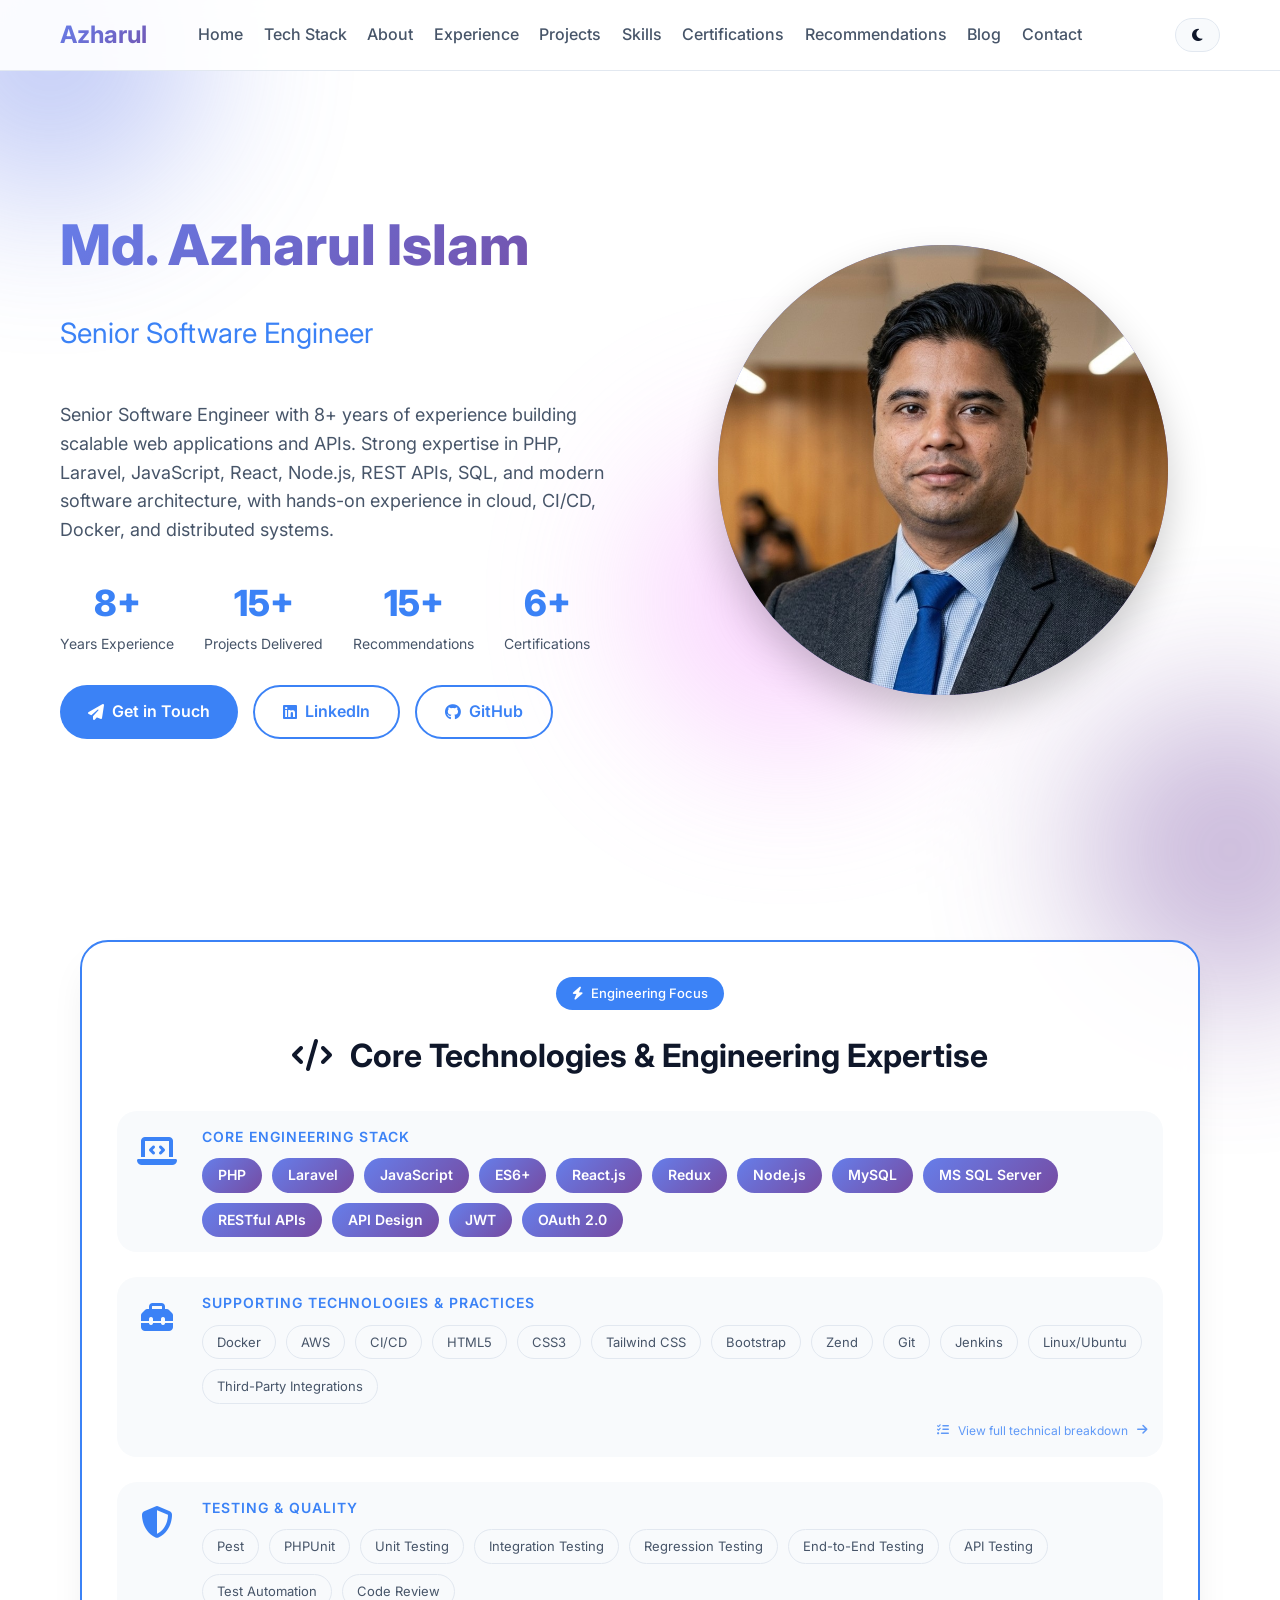
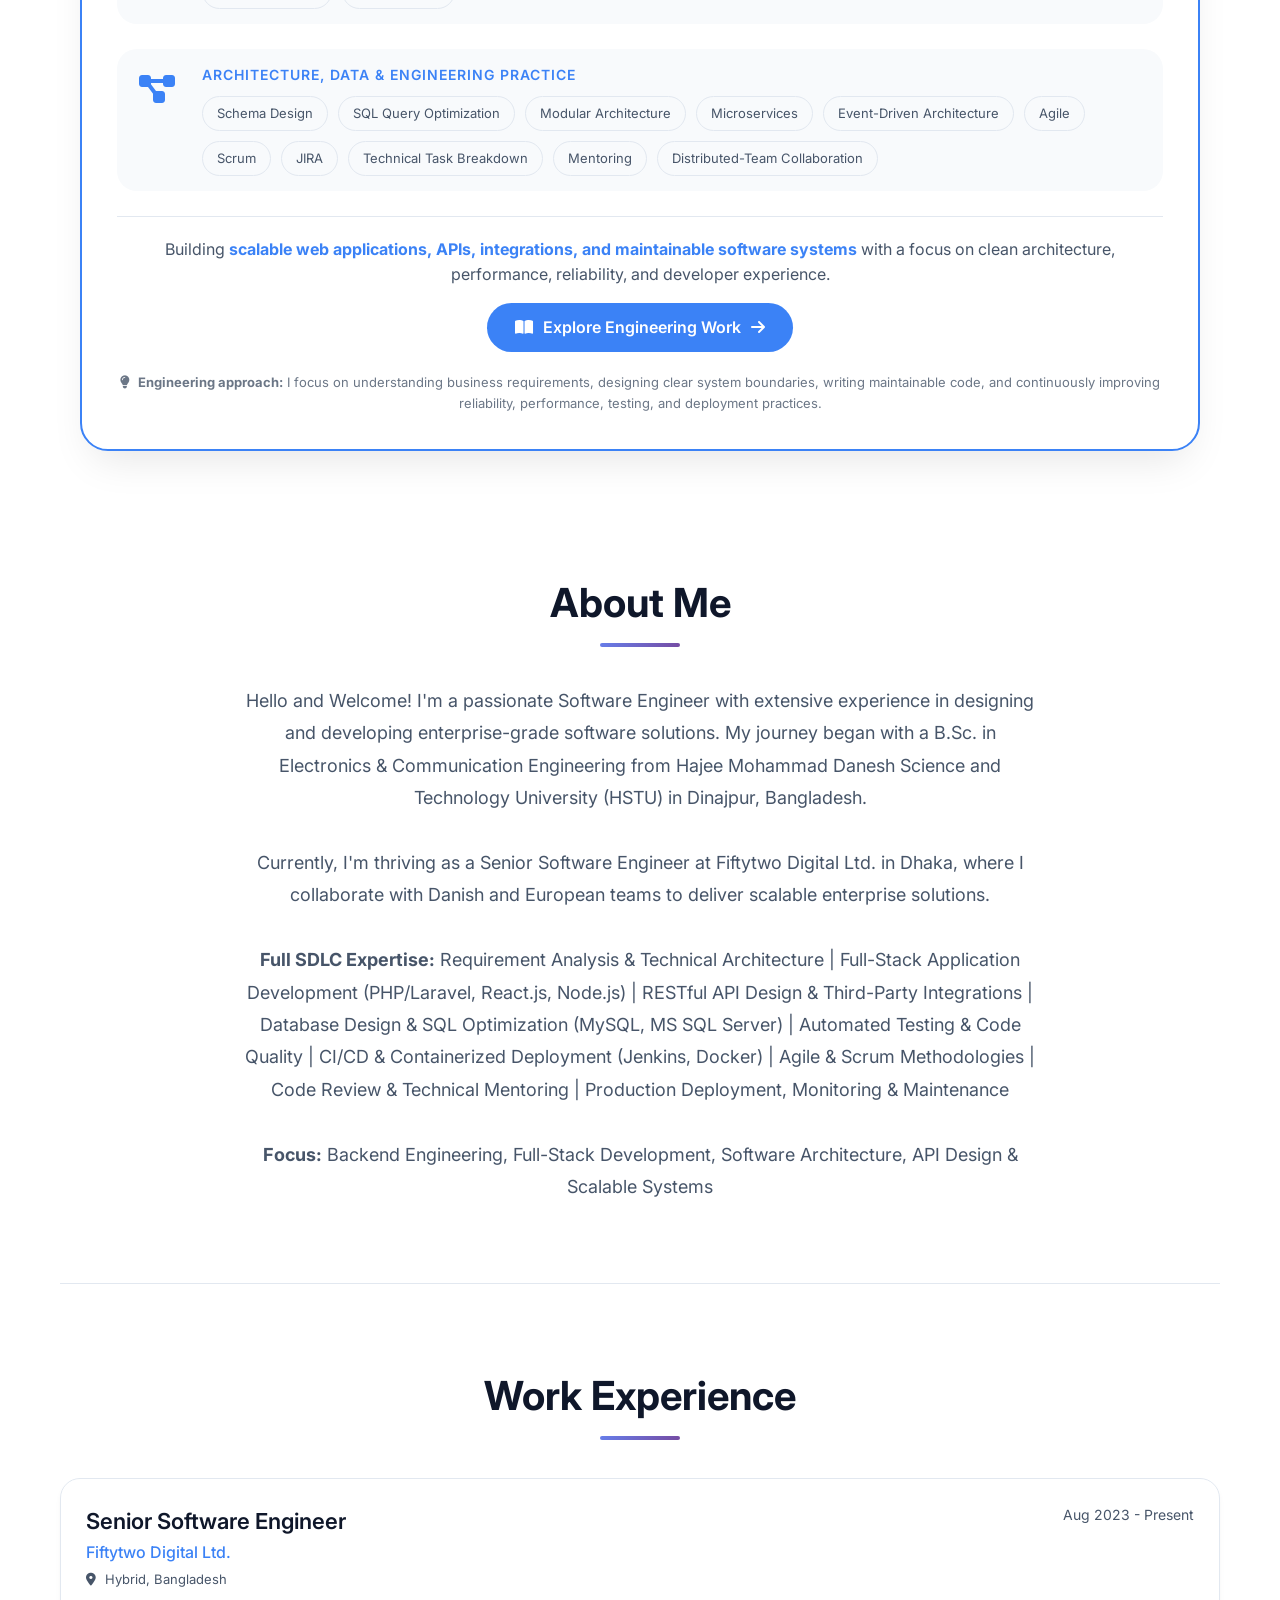
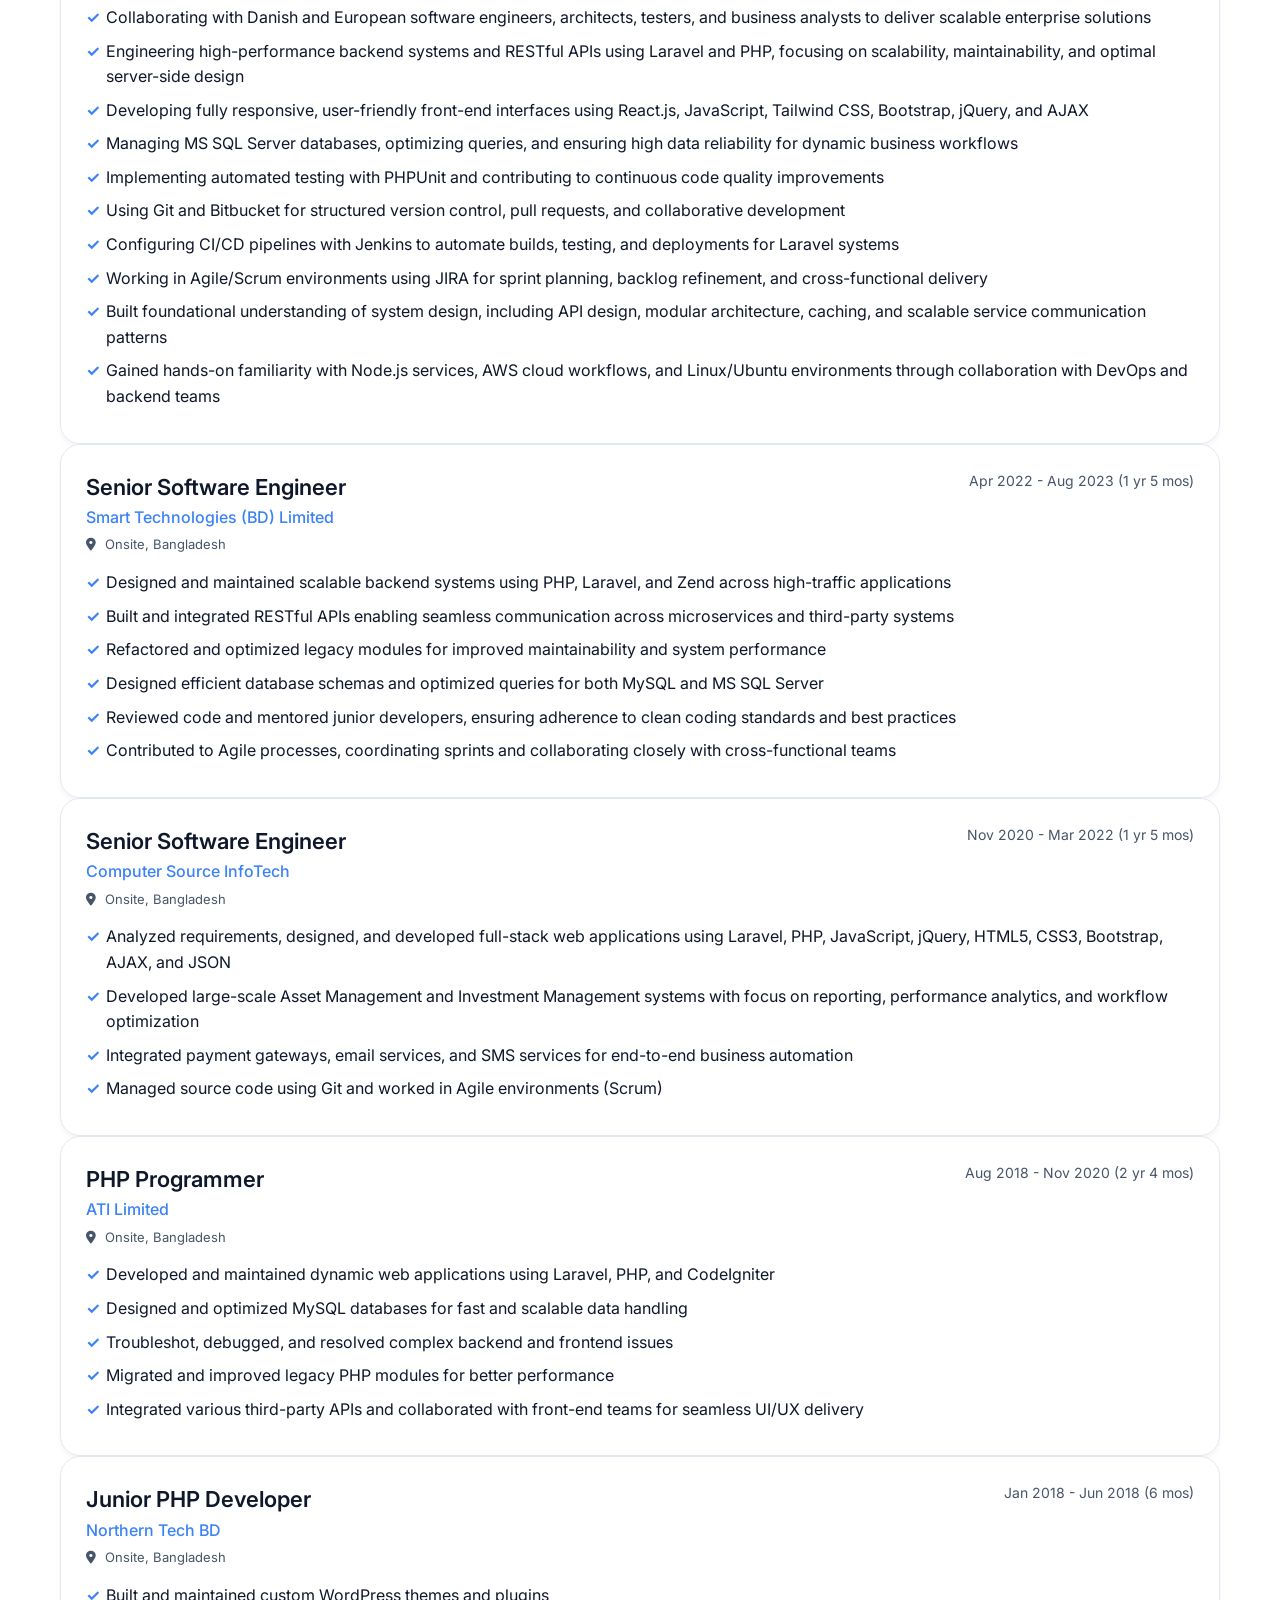
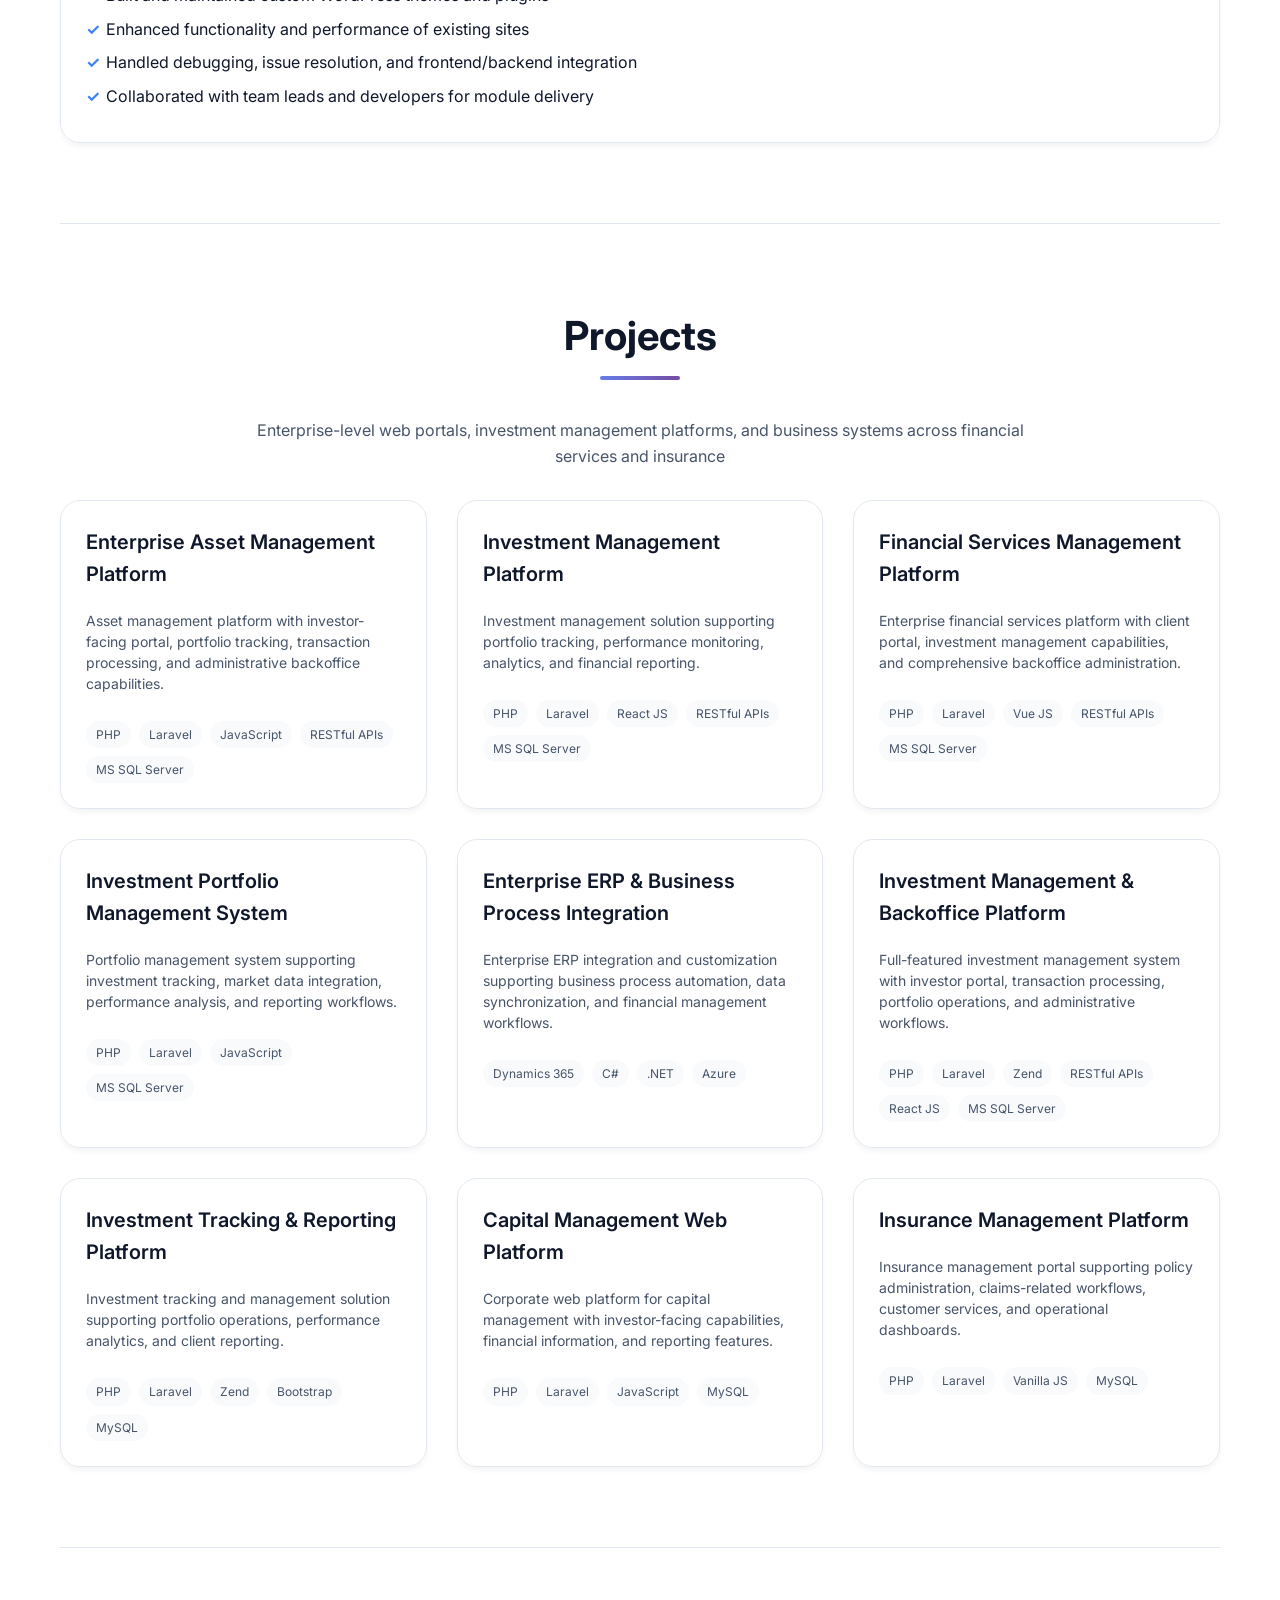
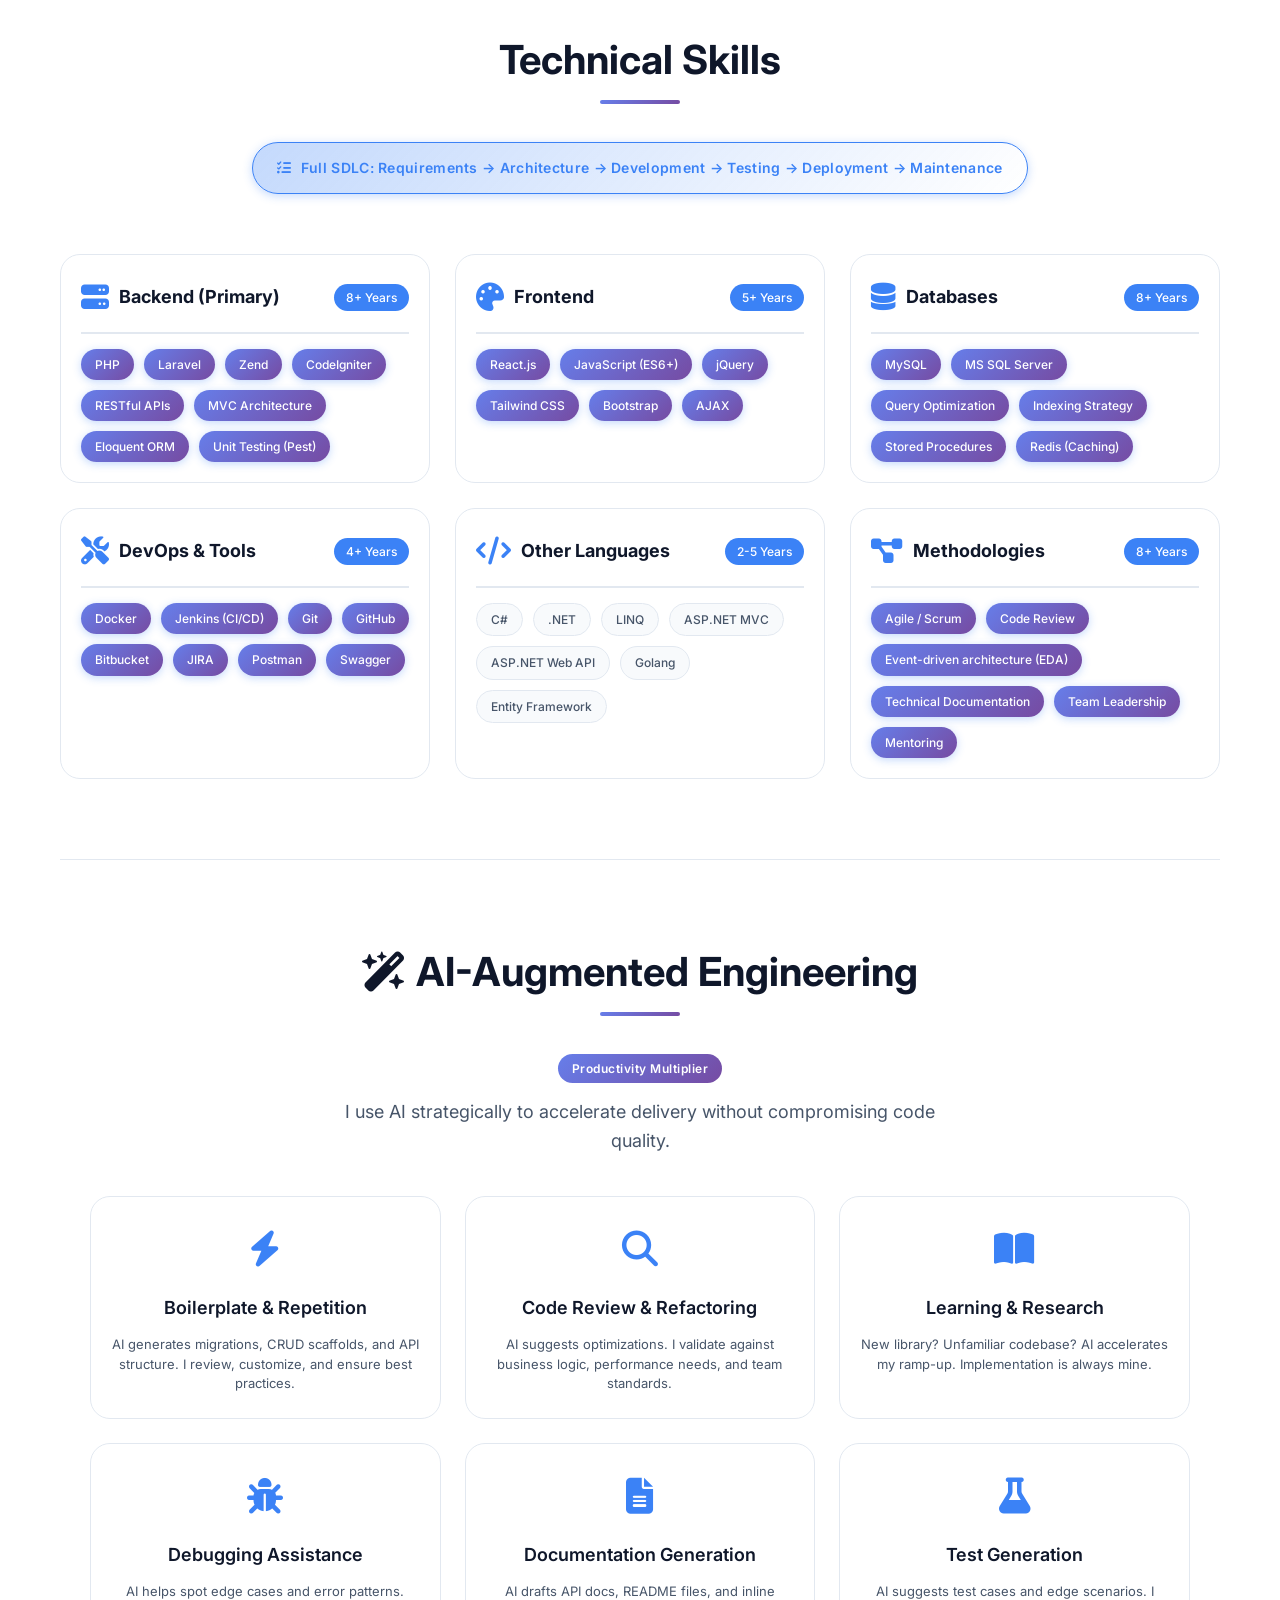
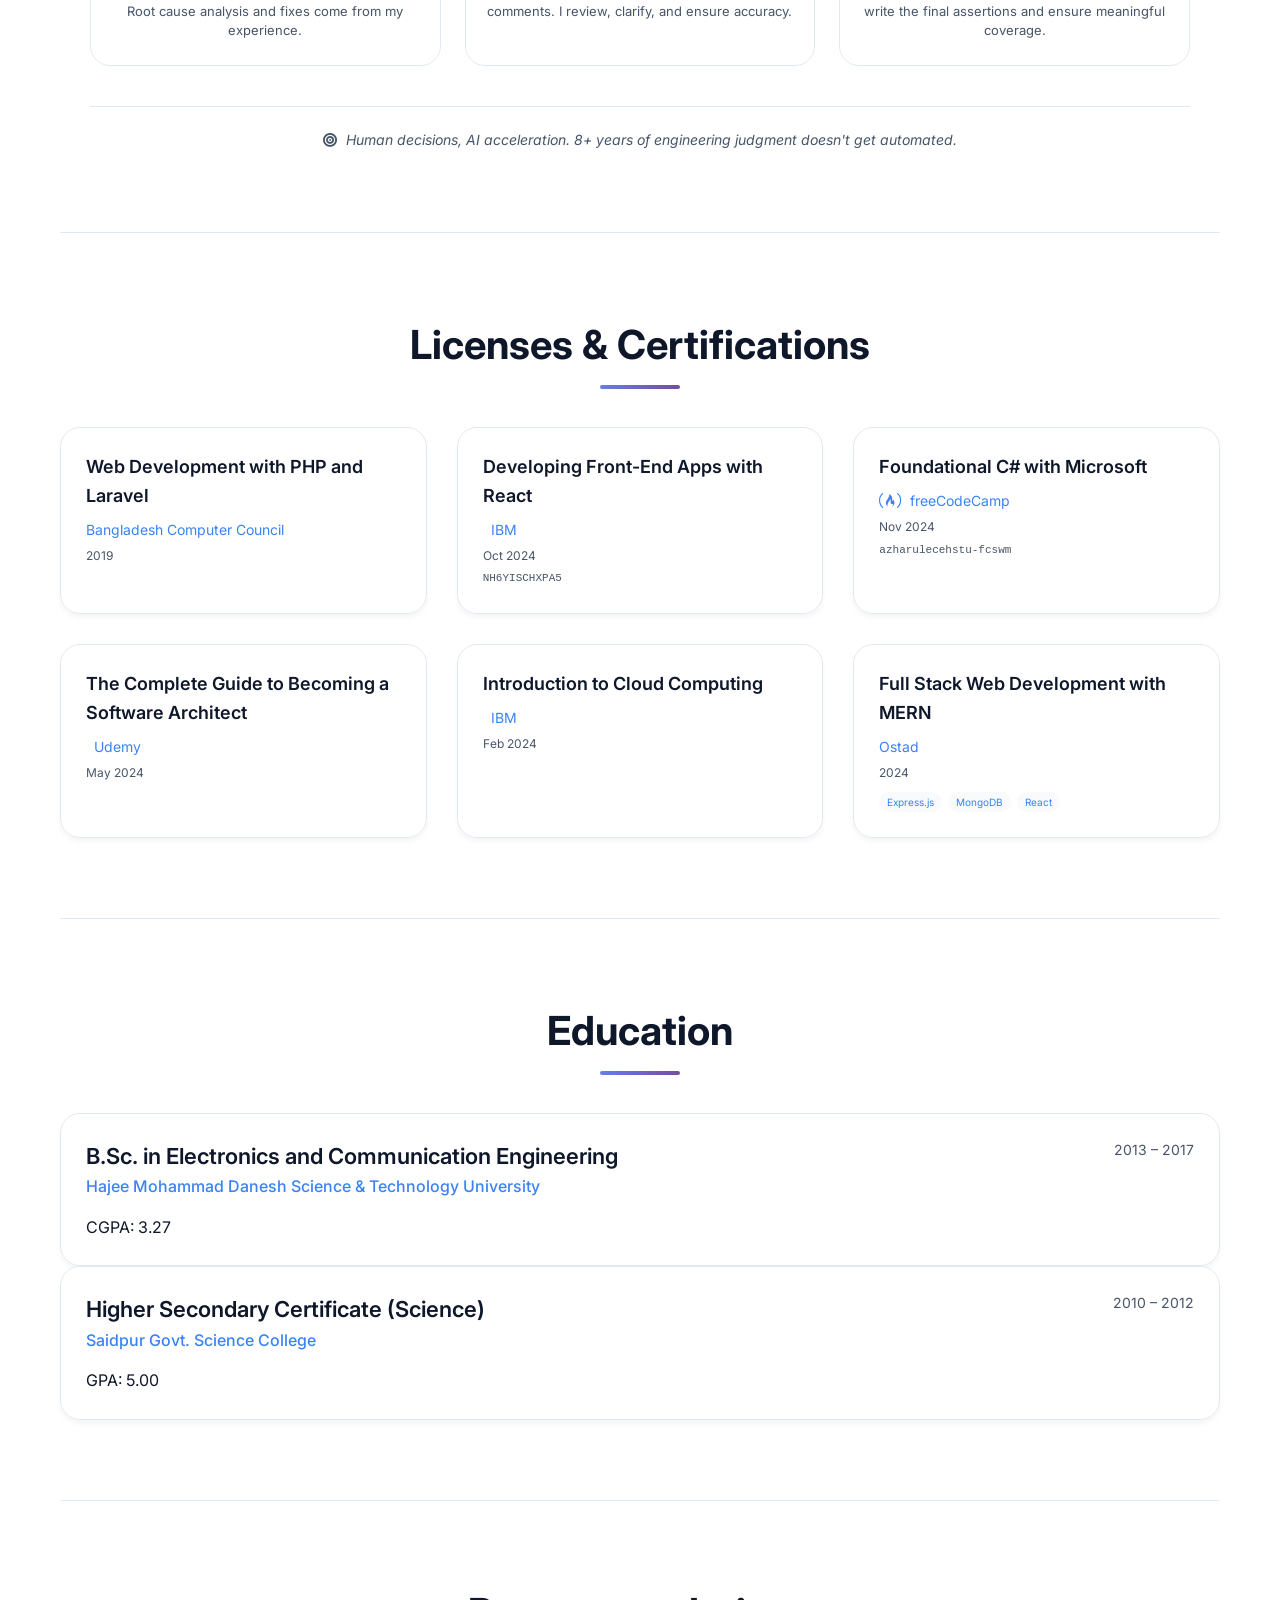
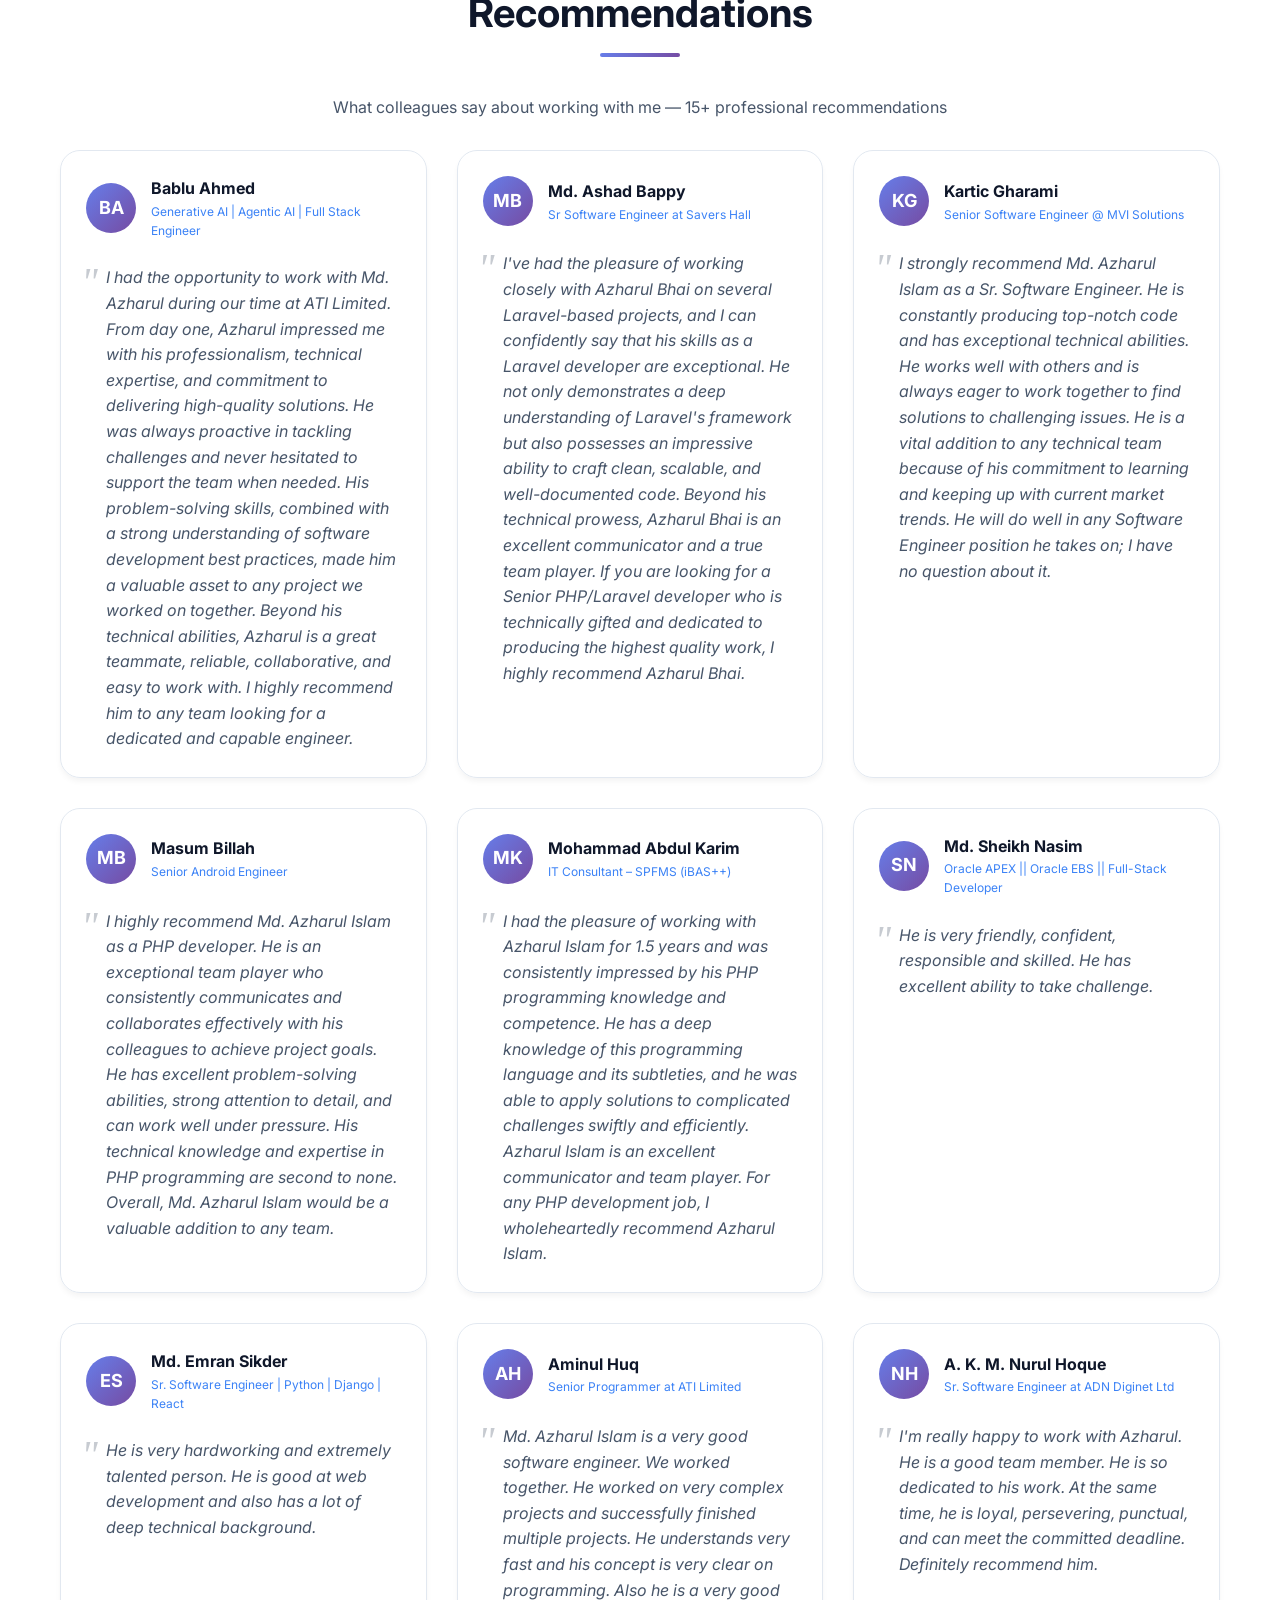
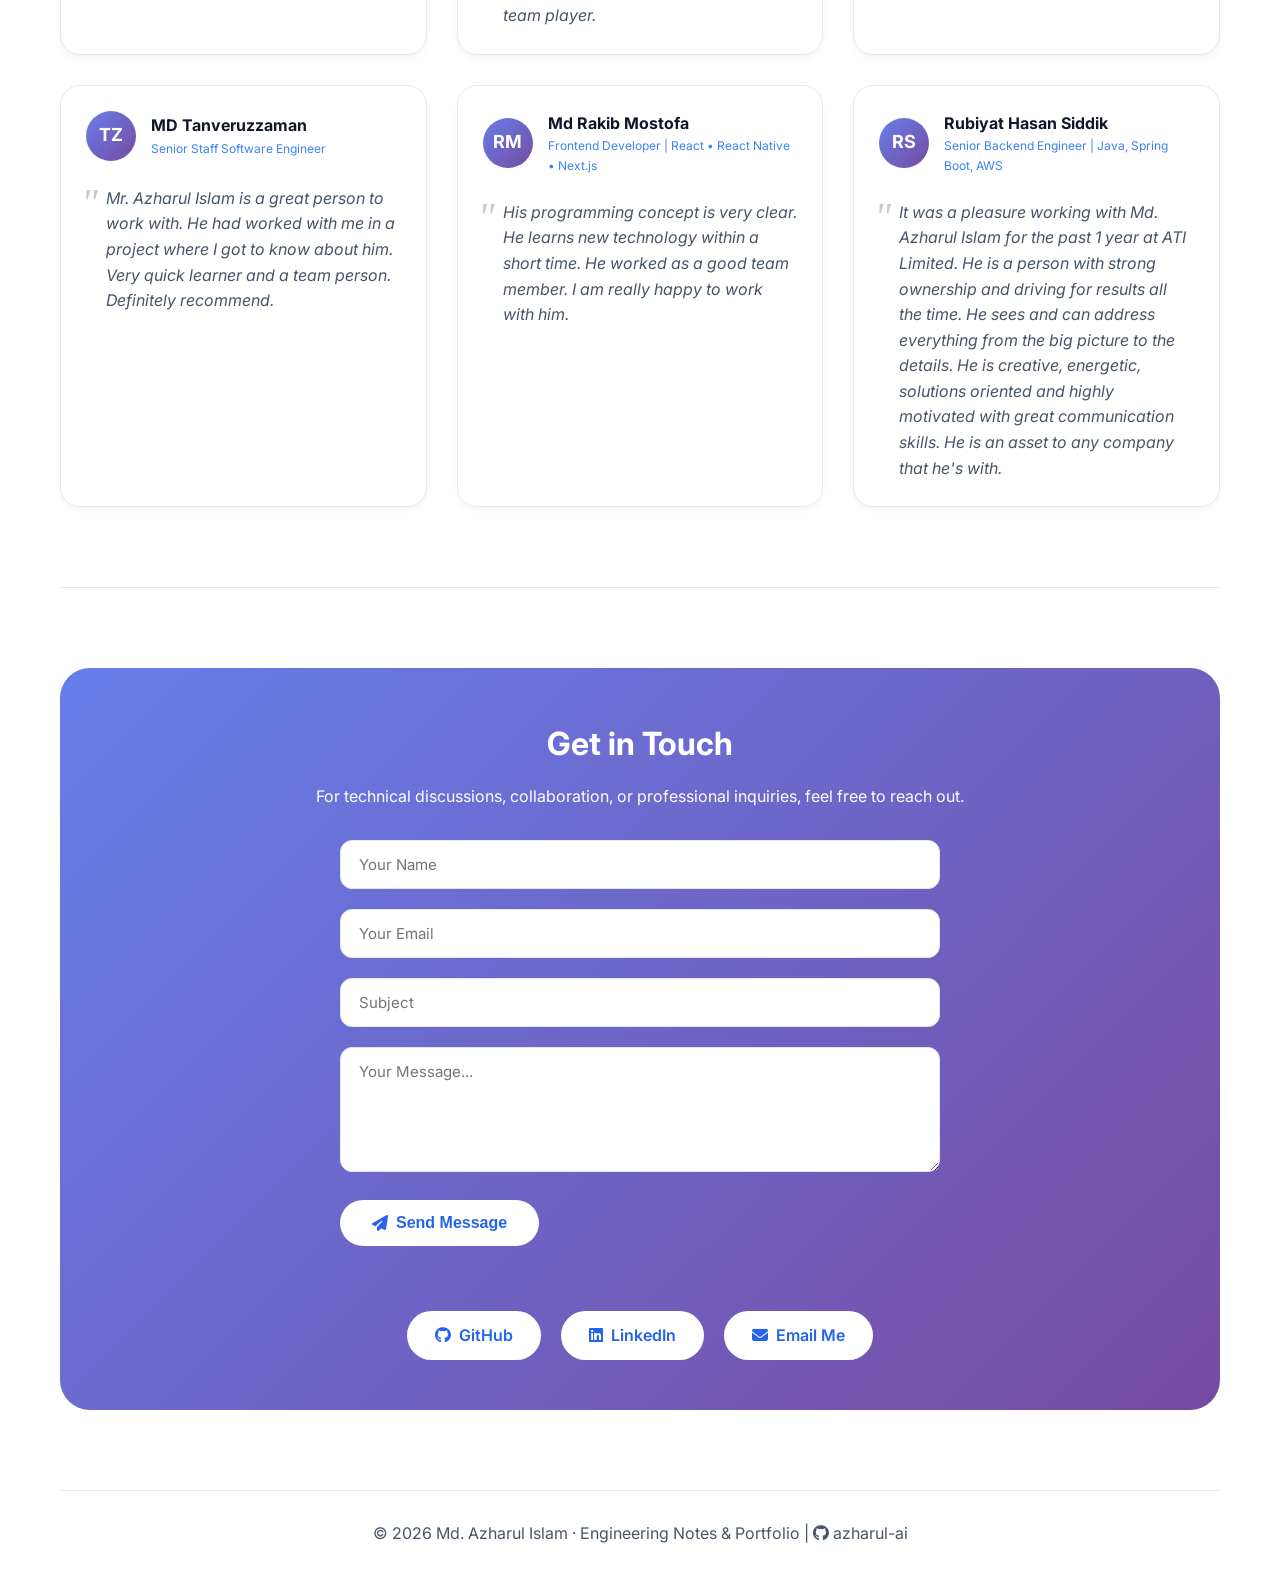
==== commit 896acad7: "feat: refine responsive portfolio experience" ====
--- a/index.html
+++ b/index.html
@@ -40,7 +40,7 @@
     <nav class="navbar">
         <div class="nav-container">
             <div class="logo">Azharul</div>
-            <div class="nav-links">
+            <div class="nav-links" id="primary-navigation">
                 <a href="#home">Home</a>
                 <a href="#tech-match">Tech Stack</a>
                 <a href="#about">About</a>
@@ -52,7 +52,8 @@
                 <a href="blog/">Blog</a>
                 <a href="#contact">Contact</a>
             </div>
-            <button class="theme-toggle" onclick="toggleTheme()">🌓 Dark/Light</button>
+            <button class="theme-toggle" type="button" onclick="toggleTheme()" aria-label="Switch to dark theme" title="Switch to dark theme"><i class="fas fa-moon" aria-hidden="true"></i></button>
+            <button class="menu-toggle" type="button" aria-controls="primary-navigation" aria-expanded="false" aria-label="Open navigation menu"><i class="fas fa-bars" aria-hidden="true"></i></button>
         </div>
     </nav>
 
@@ -100,48 +101,94 @@
         <section id="tech-match" class="tech-match-section">
             <div class="container">
                 <div class="tech-match-card">
-                    <div class="tech-match-badge">⚡ Engineering Focus</div>
-                    <h2>🛠️ Core Technologies & Engineering Expertise</h2>        
+                    <div class="tech-match-badge"><i class="fas fa-bolt" aria-hidden="true"></i> Engineering Focus</div>
+                    <h2><i class="fas fa-code" aria-hidden="true"></i> Core Technologies & Engineering Expertise</h2>
                     <!-- Core Stack -->
                     <div class="primary-stack">
-                        <div class="stack-icon">💻</div>
+                        <div class="stack-icon"><i class="fas fa-laptop-code" aria-hidden="true"></i></div>
                         <div class="stack-text">
                             <span class="stack-label">Core Engineering Stack</span>
                             <div class="stack-items">
                                 <span class="primary-badge">PHP</span>
                                 <span class="primary-badge">Laravel</span>
                                 <span class="primary-badge">JavaScript</span>
+                                <span class="primary-badge">ES6+</span>
                                 <span class="primary-badge">React.js</span>
+                                <span class="primary-badge">Redux</span>
                                 <span class="primary-badge">Node.js</span>
                                 <span class="primary-badge">MySQL</span>
                                 <span class="primary-badge">MS SQL Server</span>
-                                <span class="primary-badge">SQL</span>
-                                <span class="primary-badge">REST APIs</span>
-                                <span class="primary-badge">MVC</span>
-                                <span class="primary-badge">Software Architecture</span>
+                                <span class="primary-badge">RESTful APIs</span>
+                                <span class="primary-badge">API Design</span>
+                                <span class="primary-badge">JWT</span>
+                                <span class="primary-badge">OAuth 2.0</span>
                             </div>
                         </div>
                     </div>
 
                     <!-- Supporting Technologies -->
                     <div class="secondary-stack">
-                        <div class="stack-icon">🚀</div>
+                        <div class="stack-icon"><i class="fas fa-toolbox" aria-hidden="true"></i></div>
                         <div class="stack-text">
                             <span class="stack-label">Supporting Technologies & Practices</span>
                             <div class="stack-items">
                                 <span class="secondary-badge">Docker</span>
                                 <span class="secondary-badge">AWS</span>
                                 <span class="secondary-badge">CI/CD</span>
-                                <span class="secondary-badge">Redis</span>
+                                <span class="secondary-badge">HTML5</span>
+                                <span class="secondary-badge">CSS3</span>
+                                <span class="secondary-badge">Tailwind CSS</span>
+                                <span class="secondary-badge">Bootstrap</span>
+                                <span class="secondary-badge">Zend</span>
                                 <span class="secondary-badge">Git</span>
-                                <span class="secondary-badge">Testing</span>
+                                <span class="secondary-badge">Jenkins</span>
+                                <span class="secondary-badge">Linux/Ubuntu</span>
                                 <span class="secondary-badge">Third-Party Integrations</span>
-                                <span class="secondary-badge">Distributed Systems</span>
                             </div>
                             <div class="view-details-link">
                                 <a href="#skills" class="details-link">
-                                    📋 View full technical breakdown →
+                                    <i class="fas fa-list-check" aria-hidden="true"></i> View full technical breakdown <i class="fas fa-arrow-right" aria-hidden="true"></i>
                                 </a>
+                            </div>
+                        </div>
+                    </div>
+
+                    <!-- Testing and Quality -->
+                    <div class="testing-stack">
+                        <div class="stack-icon"><i class="fas fa-shield-halved" aria-hidden="true"></i></div>
+                        <div class="stack-text">
+                            <span class="stack-label">Testing &amp; Quality</span>
+                            <div class="stack-items">
+                                <span class="secondary-badge">Pest</span>
+                                <span class="secondary-badge">PHPUnit</span>
+                                <span class="secondary-badge">Unit Testing</span>
+                                <span class="secondary-badge">Integration Testing</span>
+                                <span class="secondary-badge">Regression Testing</span>
+                                <span class="secondary-badge">End-to-End Testing</span>
+                                <span class="secondary-badge">API Testing</span>
+                                <span class="secondary-badge">Test Automation</span>
+                                <span class="secondary-badge">Code Review</span>
+                            </div>
+                        </div>
+                    </div>
+
+                    <!-- Architecture and Engineering Practice -->
+                    <div class="quality-stack">
+                        <div class="stack-icon"><i class="fas fa-diagram-project" aria-hidden="true"></i></div>
+                        <div class="stack-text">
+                            <span class="stack-label">Architecture, Data & Engineering Practice</span>
+                            <div class="stack-items">
+                                <span class="secondary-badge">Schema Design</span>
+                                <span class="secondary-badge">SQL Query Optimization</span>
+                                <span class="secondary-badge">Modular Architecture</span>
+                                <span class="secondary-badge">Microservices</span>
+                                <span class="secondary-badge">Event-Driven Architecture</span>
+                                <span class="secondary-badge">Agile</span>
+                                <span class="secondary-badge">Scrum</span>
+                                <span class="secondary-badge">JIRA</span>
+                                <span class="secondary-badge">Technical Task Breakdown</span>
+                                <span class="secondary-badge">Mentoring</span>
+                                <span class="secondary-badge">Distributed-Team Collaboration</span>
                             </div>
                         </div>
                     </div>
@@ -153,13 +200,13 @@
                             and maintainable software systems</strong> with a focus on
                             clean architecture, performance, reliability, and developer experience.
                         </p>
-                        <a href="blog/" class="tech-cta-btn">📚 Explore Engineering Work →</a>
+                        <a href="blog/" class="tech-cta-btn"><i class="fas fa-book-open" aria-hidden="true"></i> Explore Engineering Work <i class="fas fa-arrow-right" aria-hidden="true"></i></a>
                     </div>
 
                     <!-- Engineering Approach -->
                     <div class="not-for-me">
                         <p>
-                            💡 <strong>Engineering approach:</strong>
+                            <i class="fas fa-lightbulb" aria-hidden="true"></i> <strong>Engineering approach:</strong>
                             I focus on understanding business requirements, designing clear
                             system boundaries, writing maintainable code, and continuously
                             improving reliability, performance, testing, and deployment practices.
@@ -195,7 +242,7 @@
                     <div>
                         <div class="exp-title">Senior Software Engineer</div>
                         <div class="exp-company">Fiftytwo Digital Ltd.</div>
-                        <div class="exp-location">📍 Hybrid, Bangladesh</div>
+                        <div class="exp-location"><i class="fas fa-location-dot" aria-hidden="true"></i> Hybrid, Bangladesh</div>
                     </div>
                     <div class="exp-date">Aug 2023 - Present</div>
                 </div>
@@ -218,7 +265,7 @@
                     <div>
                         <div class="exp-title">Senior Software Engineer</div>
                         <div class="exp-company">Smart Technologies (BD) Limited</div>
-                        <div class="exp-location">📍 Onsite, Bangladesh</div>
+                        <div class="exp-location"><i class="fas fa-location-dot" aria-hidden="true"></i> Onsite, Bangladesh</div>
                     </div>
                     <div class="exp-date">Apr 2022 - Aug 2023 (1 yr 5 mos)</div>
                 </div>
@@ -237,7 +284,7 @@
                     <div>
                         <div class="exp-title">Senior Software Engineer</div>
                         <div class="exp-company">Computer Source InfoTech</div>
-                        <div class="exp-location">📍 Onsite, Bangladesh</div>
+                        <div class="exp-location"><i class="fas fa-location-dot" aria-hidden="true"></i> Onsite, Bangladesh</div>
                     </div>
                     <div class="exp-date">Nov 2020 - Mar 2022 (1 yr 5 mos)</div>
                 </div>
@@ -254,7 +301,7 @@
                     <div>
                         <div class="exp-title">PHP Programmer</div>
                         <div class="exp-company">ATI Limited</div>
-                        <div class="exp-location">📍 Onsite, Bangladesh</div>
+                        <div class="exp-location"><i class="fas fa-location-dot" aria-hidden="true"></i> Onsite, Bangladesh</div>
                     </div>
                     <div class="exp-date">Aug 2018 - Nov 2020 (2 yr 4 mos)</div>
                 </div>
@@ -272,7 +319,7 @@
                     <div>
                         <div class="exp-title">Junior PHP Developer</div>
                         <div class="exp-company">Northern Tech BD</div>
-                        <div class="exp-location">📍Onsite, Bangladesh</div>
+                        <div class="exp-location"><i class="fas fa-location-dot" aria-hidden="true"></i> Onsite, Bangladesh</div>
                     </div>
                     <div class="exp-date">Jan 2018 - Jun 2018 (6 mos)</div>
                 </div>
@@ -437,7 +484,7 @@
             <!-- Full SDLC Expertise Banner (For AI Scanners) -->
             <div style="text-align: center;">
                 <div class="sdlc-banner">
-                    <span>📋 Full SDLC: Requirements → Architecture → Development → Testing → Deployment → Maintenance</span>
+                    <span><i class="fas fa-list-check" aria-hidden="true"></i> Full SDLC: Requirements → Architecture → Development → Testing → Deployment → Maintenance</span>
                 </div>
             </div>
             
@@ -445,7 +492,7 @@
                 <!-- Backend (Primary) -->
                 <div class="skill-category">
                     <div class="category-header">
-                        <span class="category-icon">⚙️</span>
+                        <span class="category-icon"><i class="fas fa-server" aria-hidden="true"></i></span>
                         <span class="category-title">Backend (Primary)</span>
                         <span class="category-years">8+ Years</span>
                     </div>
@@ -464,7 +511,7 @@
                 <!-- Frontend (Secondary) -->
                 <div class="skill-category">
                     <div class="category-header">
-                        <span class="category-icon">🎨</span>
+                        <span class="category-icon"><i class="fas fa-palette" aria-hidden="true"></i></span>
                         <span class="category-title">Frontend</span>
                         <span class="category-years">5+ Years</span>
                     </div>
@@ -481,7 +528,7 @@
                 <!-- Databases -->
                 <div class="skill-category">
                     <div class="category-header">
-                        <span class="category-icon">🗄️</span>
+                        <span class="category-icon"><i class="fas fa-database" aria-hidden="true"></i></span>
                         <span class="category-title">Databases</span>
                         <span class="category-years">8+ Years</span>
                     </div>
@@ -498,7 +545,7 @@
                 <!-- DevOps & Tools -->
                 <div class="skill-category">
                     <div class="category-header">
-                        <span class="category-icon">🛠️</span>
+                        <span class="category-icon"><i class="fas fa-screwdriver-wrench" aria-hidden="true"></i></span>
                         <span class="category-title">DevOps & Tools</span>
                         <span class="category-years">4+ Years</span>
                     </div>
@@ -517,12 +564,14 @@
                 <!-- Other Languages (Contextual) -->
                 <div class="skill-category">
                     <div class="category-header">
-                        <span class="category-icon">🔧</span>
+                        <span class="category-icon"><i class="fas fa-code" aria-hidden="true"></i></span>
                         <span class="category-title">Other Languages</span>
                         <span class="category-years">2-5 Years</span>
                     </div>
                     <div class="category-skills">
                         <span class="skill-badge">C#</span>
+                        <span class="skill-badge">.NET</span>
+                        <span class="skill-badge">LINQ</span>
                         <span class="skill-badge">ASP.NET MVC</span>
                         <span class="skill-badge">ASP.NET Web API</span>
                         <span class="skill-badge">Golang</span>
@@ -533,7 +582,7 @@
                 <!-- Methodologies -->
                 <div class="skill-category">
                     <div class="category-header">
-                        <span class="category-icon">📐</span>
+                        <span class="category-icon"><i class="fas fa-diagram-project" aria-hidden="true"></i></span>
                         <span class="category-title">Methodologies</span>
                         <span class="category-years">8+ Years</span>
                     </div>
@@ -551,7 +600,7 @@
 
         <!-- AI Augmentation Section -->
         <section id="ai-augmentation" class="section">
-            <h2 class="section-title">🤖 AI-Augmented Engineering</h2>
+            <h2 class="section-title"><i class="fas fa-wand-magic-sparkles" aria-hidden="true"></i> AI-Augmented Engineering</h2>
             <div class="ai-container">
                 <div class="ai-header">
                     <span class="ai-badge">Productivity Multiplier</span>
@@ -559,38 +608,38 @@
                 </div>
                 <div class="ai-grid">
                     <div class="ai-card">
-                        <div class="ai-card-icon">⚡</div>
+                        <div class="ai-card-icon"><i class="fas fa-bolt" aria-hidden="true"></i></div>
                         <h3>Boilerplate & Repetition</h3>
                         <p>AI generates migrations, CRUD scaffolds, and API structure. I review, customize, and ensure best practices.</p>
                     </div>
                     <div class="ai-card">
-                        <div class="ai-card-icon">🔍</div>
+                        <div class="ai-card-icon"><i class="fas fa-magnifying-glass" aria-hidden="true"></i></div>
                         <h3>Code Review & Refactoring</h3>
                         <p>AI suggests optimizations. I validate against business logic, performance needs, and team standards.</p>
                     </div>
                     <div class="ai-card">
-                        <div class="ai-card-icon">📖</div>
+                        <div class="ai-card-icon"><i class="fas fa-book-open" aria-hidden="true"></i></div>
                         <h3>Learning & Research</h3>
                         <p>New library? Unfamiliar codebase? AI accelerates my ramp-up. Implementation is always mine.</p>
                     </div>
                     <div class="ai-card">
-                        <div class="ai-card-icon">🐞</div>
+                        <div class="ai-card-icon"><i class="fas fa-bug" aria-hidden="true"></i></div>
                         <h3>Debugging Assistance</h3>
                         <p>AI helps spot edge cases and error patterns. Root cause analysis and fixes come from my experience.</p>
                     </div>
                     <div class="ai-card">
-                        <div class="ai-card-icon">📄</div>
+                        <div class="ai-card-icon"><i class="fas fa-file-lines" aria-hidden="true"></i></div>
                         <h3>Documentation Generation</h3>
                         <p>AI drafts API docs, README files, and inline comments. I review, clarify, and ensure accuracy.</p>
                     </div>
                     <div class="ai-card">
-                        <div class="ai-card-icon">🧪</div>
+                        <div class="ai-card-icon"><i class="fas fa-flask" aria-hidden="true"></i></div>
                         <h3>Test Generation</h3>
                         <p>AI suggests test cases and edge scenarios. I write the final assertions and ensure meaningful coverage.</p>
                     </div>
                 </div>
                 <div class="ai-footer">
-                    <span>🎯 Human decisions, AI acceleration. 8+ years of engineering judgment doesn't get automated.</span>
+                    <span><i class="fas fa-bullseye" aria-hidden="true"></i> Human decisions, AI acceleration. 8+ years of engineering judgment doesn't get automated.</span>
                 </div>
             </div>
         </section>
--- a/css/style.css
+++ b/css/style.css
@@ -141,6 +141,35 @@
     transition: all 0.3s;
 }
 
+.theme-toggle:hover,
+.theme-toggle:focus-visible {
+    border-color: var(--accent);
+    color: var(--accent);
+    outline: none;
+}
+
+.menu-toggle {
+    display: none;
+    align-items: center;
+    justify-content: center;
+    width: 38px;
+    height: 38px;
+    padding: 0;
+    border: 1px solid var(--border);
+    border-radius: 10px;
+    background: var(--bg-secondary);
+    color: var(--text-primary);
+    cursor: pointer;
+    font-size: 1.1rem;
+}
+
+.menu-toggle:hover,
+.menu-toggle:focus-visible {
+    border-color: var(--accent);
+    color: var(--accent);
+    outline: none;
+}
+
 .container {
     max-width: 1200px;
     margin: 0 auto;
@@ -817,7 +846,7 @@
     color: var(--text-primary);
 }
 
-.primary-stack, .secondary-stack {
+.primary-stack, .secondary-stack, .testing-stack, .quality-stack {
     display: flex;
     align-items: flex-start;
     gap: 20px;
@@ -832,6 +861,24 @@
     font-size: 32px;
     min-width: 50px;
     text-align: center;
+    color: var(--accent);
+}
+
+.tech-match-badge i,
+.tech-match-card h2 > i,
+.details-link i,
+.tech-cta-btn i,
+.not-for-me i,
+.exp-location i,
+.sdlc-banner i,
+.ai-footer i {
+    margin-right: 0.35em;
+}
+
+.details-link i:last-child,
+.tech-cta-btn i:last-child {
+    margin-right: 0;
+    margin-left: 0.35em;
 }
 
 .stack-text {
@@ -913,7 +960,7 @@
 
 /* Mobile Responsive */
 @media (max-width: 768px) {
-    .primary-stack, .secondary-stack {
+    .primary-stack, .secondary-stack, .testing-stack, .quality-stack {
         flex-direction: column;
         align-items: center;
         text-align: center;
@@ -977,6 +1024,7 @@
 
 .category-icon {
     font-size: 28px;
+    color: var(--accent);
 }
 
 .category-title {
@@ -1283,6 +1331,7 @@
 .ai-card-icon {
     font-size: 36px;
     margin-bottom: 16px;
+    color: var(--accent);
 }
 
 .ai-card h3 {
@@ -1328,4 +1377,211 @@
     .ai-grid {
         grid-template-columns: repeat(2, 1fr);
     }
-}+}
+
+/* Navigation and small-screen layout refinements */
+@media (min-width: 901px) {
+    .nav-container {
+        display: grid;
+        grid-template-columns: minmax(0, 1fr) auto minmax(0, 1fr);
+    }
+
+    .nav-links {
+        justify-content: center;
+        gap: clamp(12px, 1.6vw, 25px);
+    }
+
+    .theme-toggle {
+        justify-self: end;
+    }
+}
+
+@media (max-width: 900px) {
+    .navbar {
+        padding: 0.7rem 0;
+    }
+
+    .nav-container {
+        display: grid;
+        grid-template-columns: minmax(0, 1fr) auto auto;
+        gap: 10px 14px;
+    }
+
+    .theme-toggle {
+        grid-column: 2;
+        grid-row: 1;
+        justify-self: end;
+        width: 38px;
+        height: 38px;
+        padding: 0;
+        border-radius: 10px;
+    }
+
+    .menu-toggle {
+        display: inline-flex;
+        grid-column: 3;
+        grid-row: 1;
+        justify-self: end;
+    }
+
+    .nav-links {
+        grid-column: 1 / -1;
+        grid-row: 2;
+        display: none;
+        gap: 2px;
+        padding: 8px 0 2px;
+    }
+
+    .nav-links.nav-open {
+        display: flex;
+        flex-direction: column;
+        margin-top: 2px;
+        padding: 8px;
+        border: 1px solid var(--border);
+        border-radius: 16px;
+        background: var(--card-bg);
+        box-shadow: var(--shadow-lg);
+        animation: menu-reveal 0.2s ease-out;
+    }
+
+    .nav-links a {
+        padding: 11px 14px;
+        border-radius: 10px;
+        font-size: 0.92rem;
+        transition: background-color 0.2s ease, color 0.2s ease, transform 0.2s ease;
+    }
+
+    .nav-links a:hover,
+    .nav-links a:focus-visible,
+    .nav-links a[aria-current="page"] {
+        background: var(--accent-glow);
+        color: var(--accent);
+        outline: none;
+    }
+
+    .nav-links a:active {
+        transform: scale(0.98);
+    }
+
+    .hero {
+        padding-top: 140px;
+    }
+}
+
+@keyframes menu-reveal {
+    from {
+        opacity: 0;
+        transform: translateY(-8px);
+    }
+    to {
+        opacity: 1;
+        transform: translateY(0);
+    }
+}
+
+@media (prefers-reduced-motion: reduce) {
+    .nav-links.nav-open {
+        animation: none;
+    }
+}
+
+@media (max-width: 768px) {
+    .container,
+    .nav-container {
+        padding-left: 16px;
+        padding-right: 16px;
+    }
+
+    .hero {
+        min-height: auto;
+        padding-bottom: 48px;
+    }
+
+    .profile-circle {
+        width: min(72vw, 350px);
+        height: min(72vw, 350px);
+        max-width: none;
+        max-height: none;
+    }
+
+    .projects-grid,
+    .testimonials-grid,
+    .cert-grid,
+    .skills-categories {
+        grid-template-columns: 1fr;
+    }
+
+    .section {
+        padding: 56px 0;
+    }
+
+    .section-title {
+        margin-bottom: 38px;
+    }
+
+    .contact-section,
+    .tech-match-card {
+        padding: 28px 20px;
+        border-radius: 22px;
+    }
+}
+
+@media (max-width: 480px) {
+    .logo {
+        font-size: 1.3rem;
+    }
+
+    .theme-toggle {
+        font-size: 0.78rem;
+        padding: 6px 10px;
+    }
+
+    .nav-links {
+        gap: 14px;
+    }
+
+    .hero {
+        padding-top: 132px;
+    }
+
+    .hero-text h1 {
+        font-size: clamp(2rem, 10vw, 2.35rem);
+    }
+
+    .typed-text {
+        min-height: 54px;
+        font-size: 1.15rem;
+    }
+
+    .hero-description,
+    .about-text {
+        font-size: 1rem;
+    }
+
+    .hero-stats {
+        gap: 18px;
+    }
+
+    .stat-number {
+        font-size: 2rem;
+    }
+
+    .hero-buttons,
+    .contact-buttons {
+        flex-direction: column;
+    }
+
+    .hero-buttons a,
+    .contact-buttons a,
+    .submit-btn {
+        width: 100%;
+        justify-content: center;
+    }
+
+    .experience-item,
+    .project-card,
+    .cert-card,
+    .testimonial-card {
+        padding: 20px;
+    }
+}
